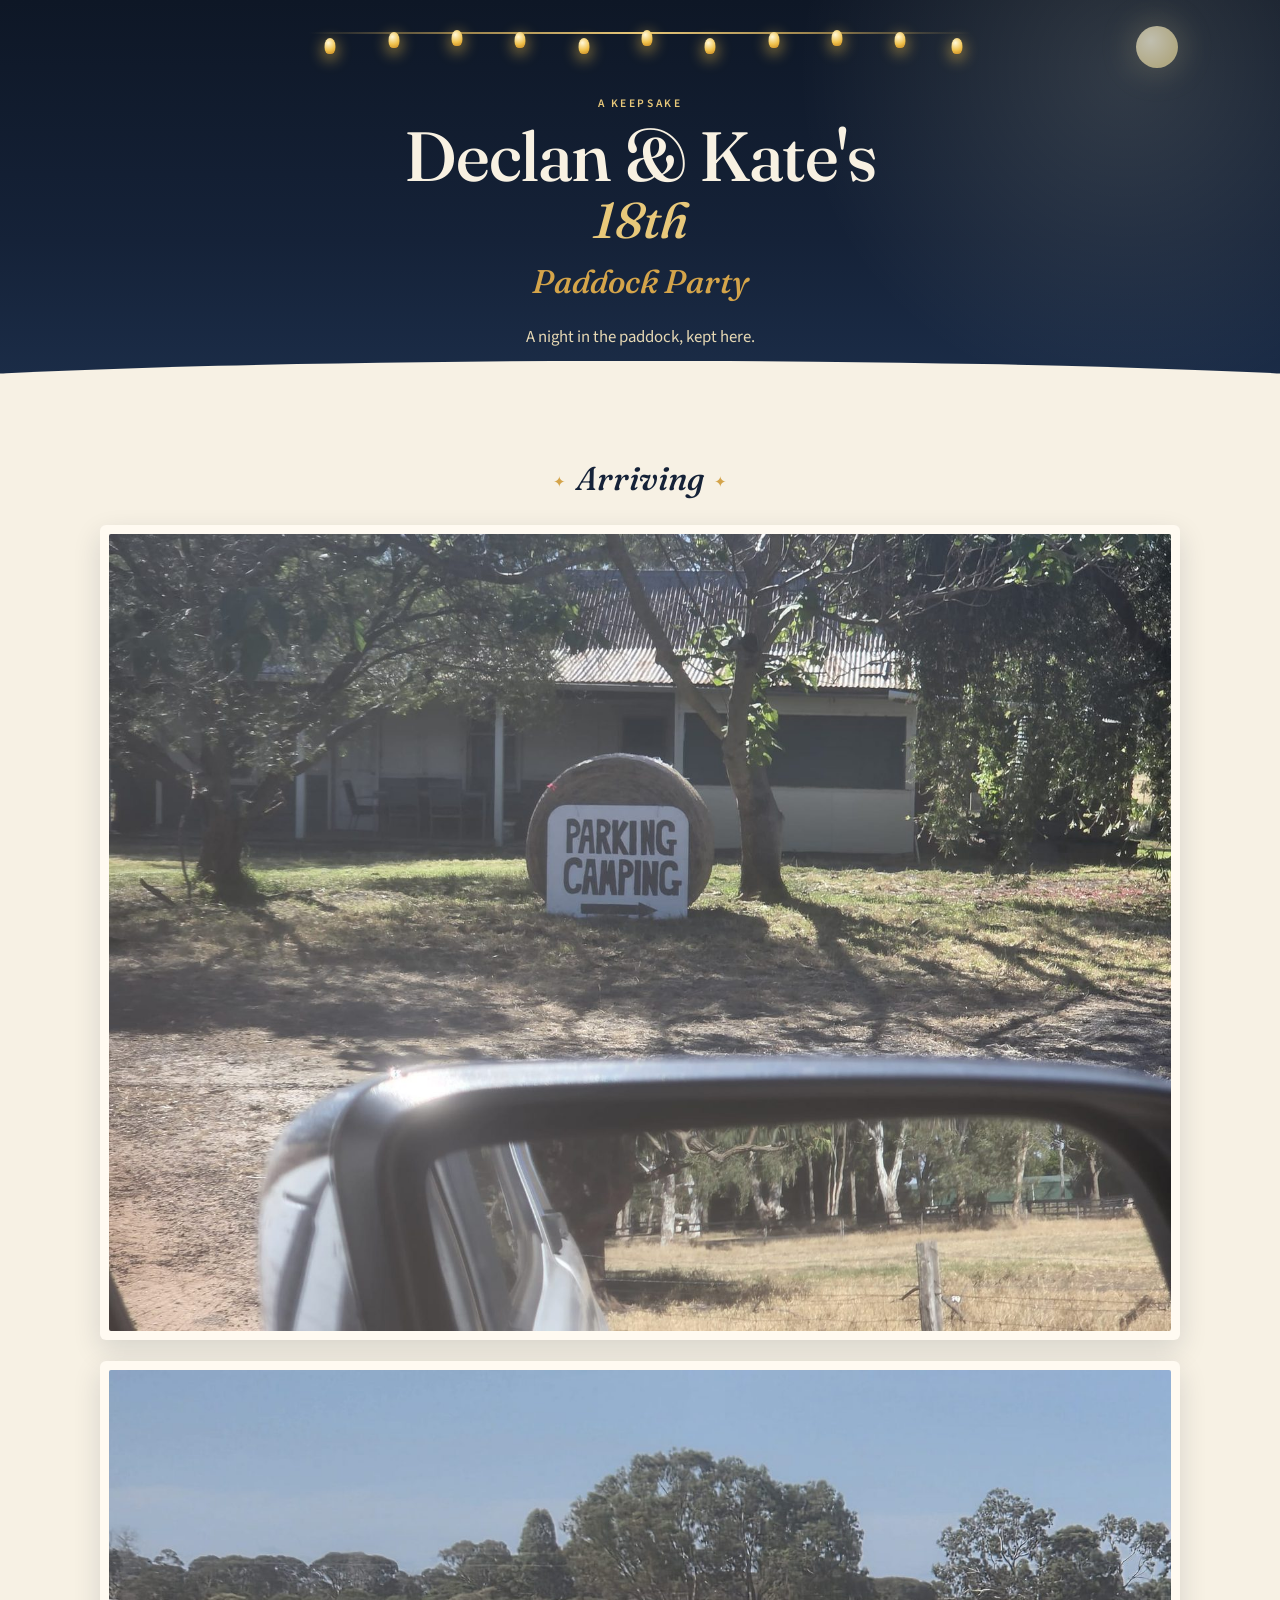
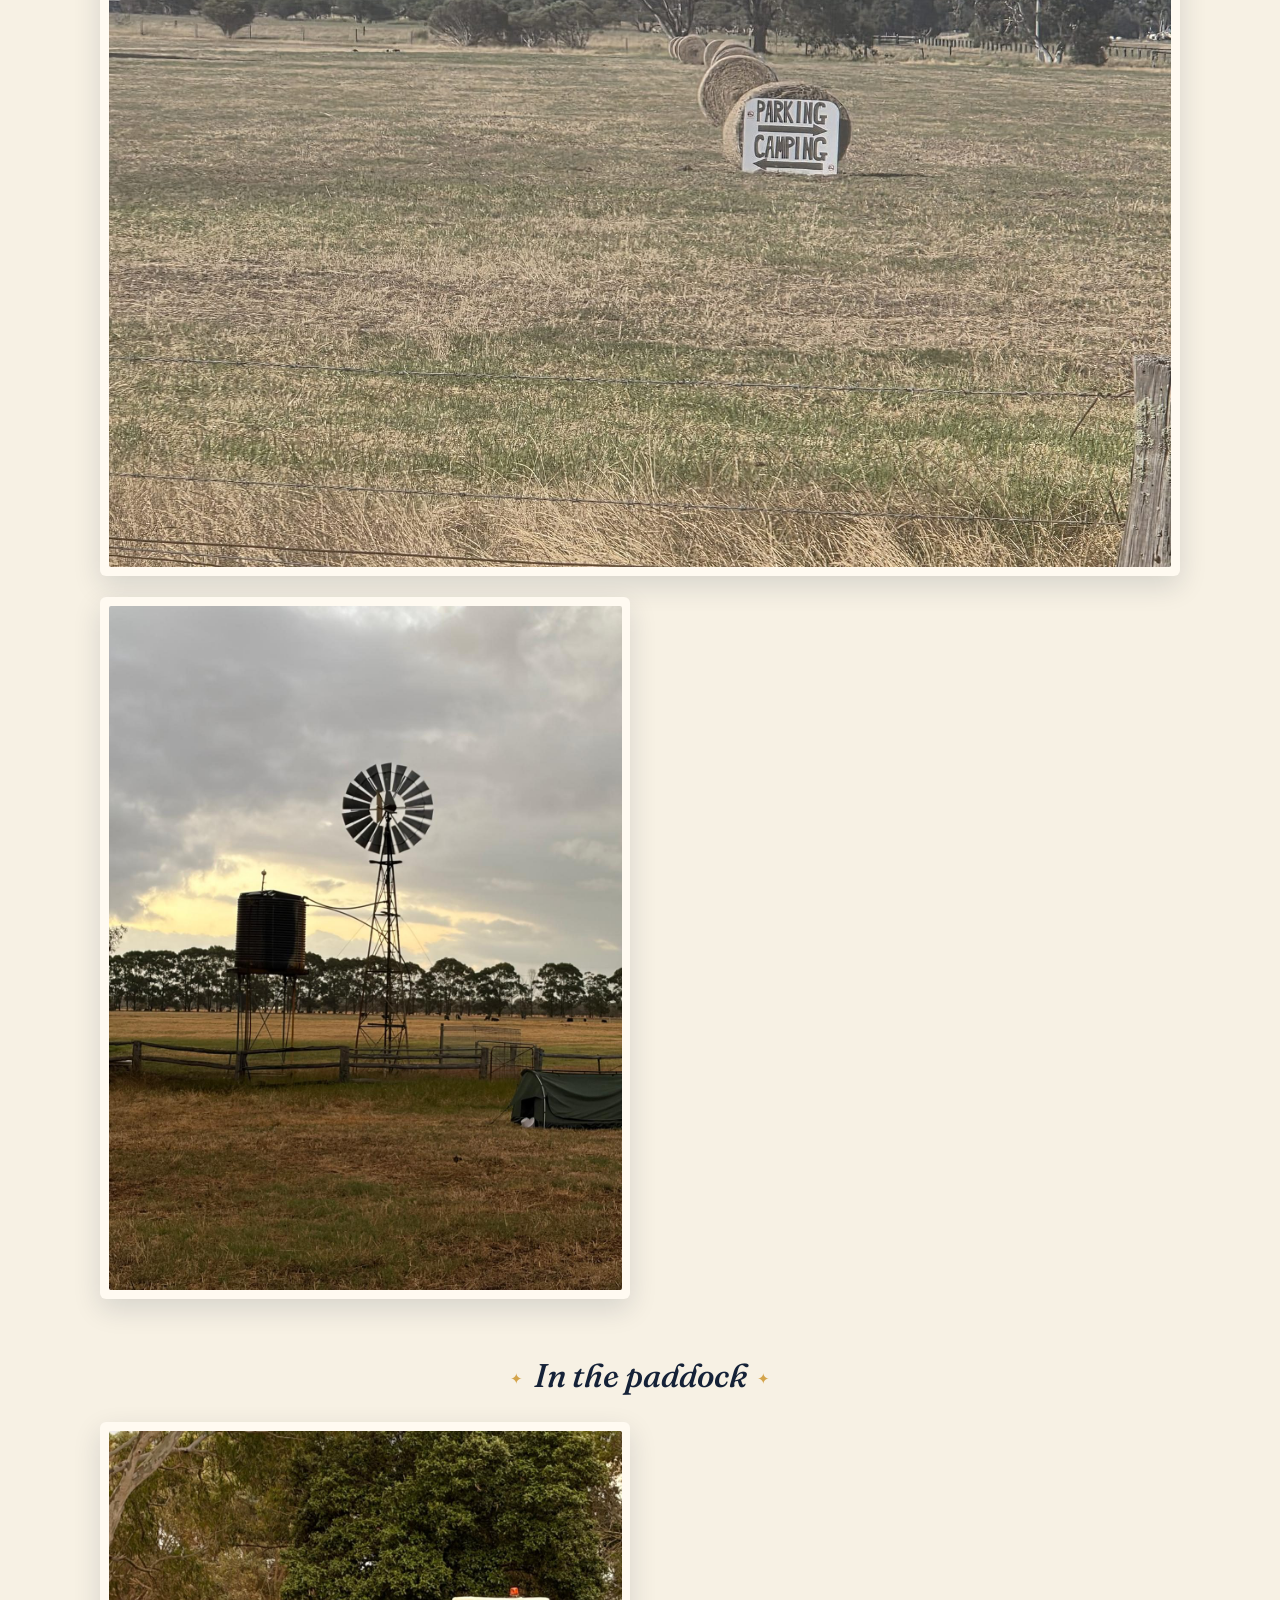
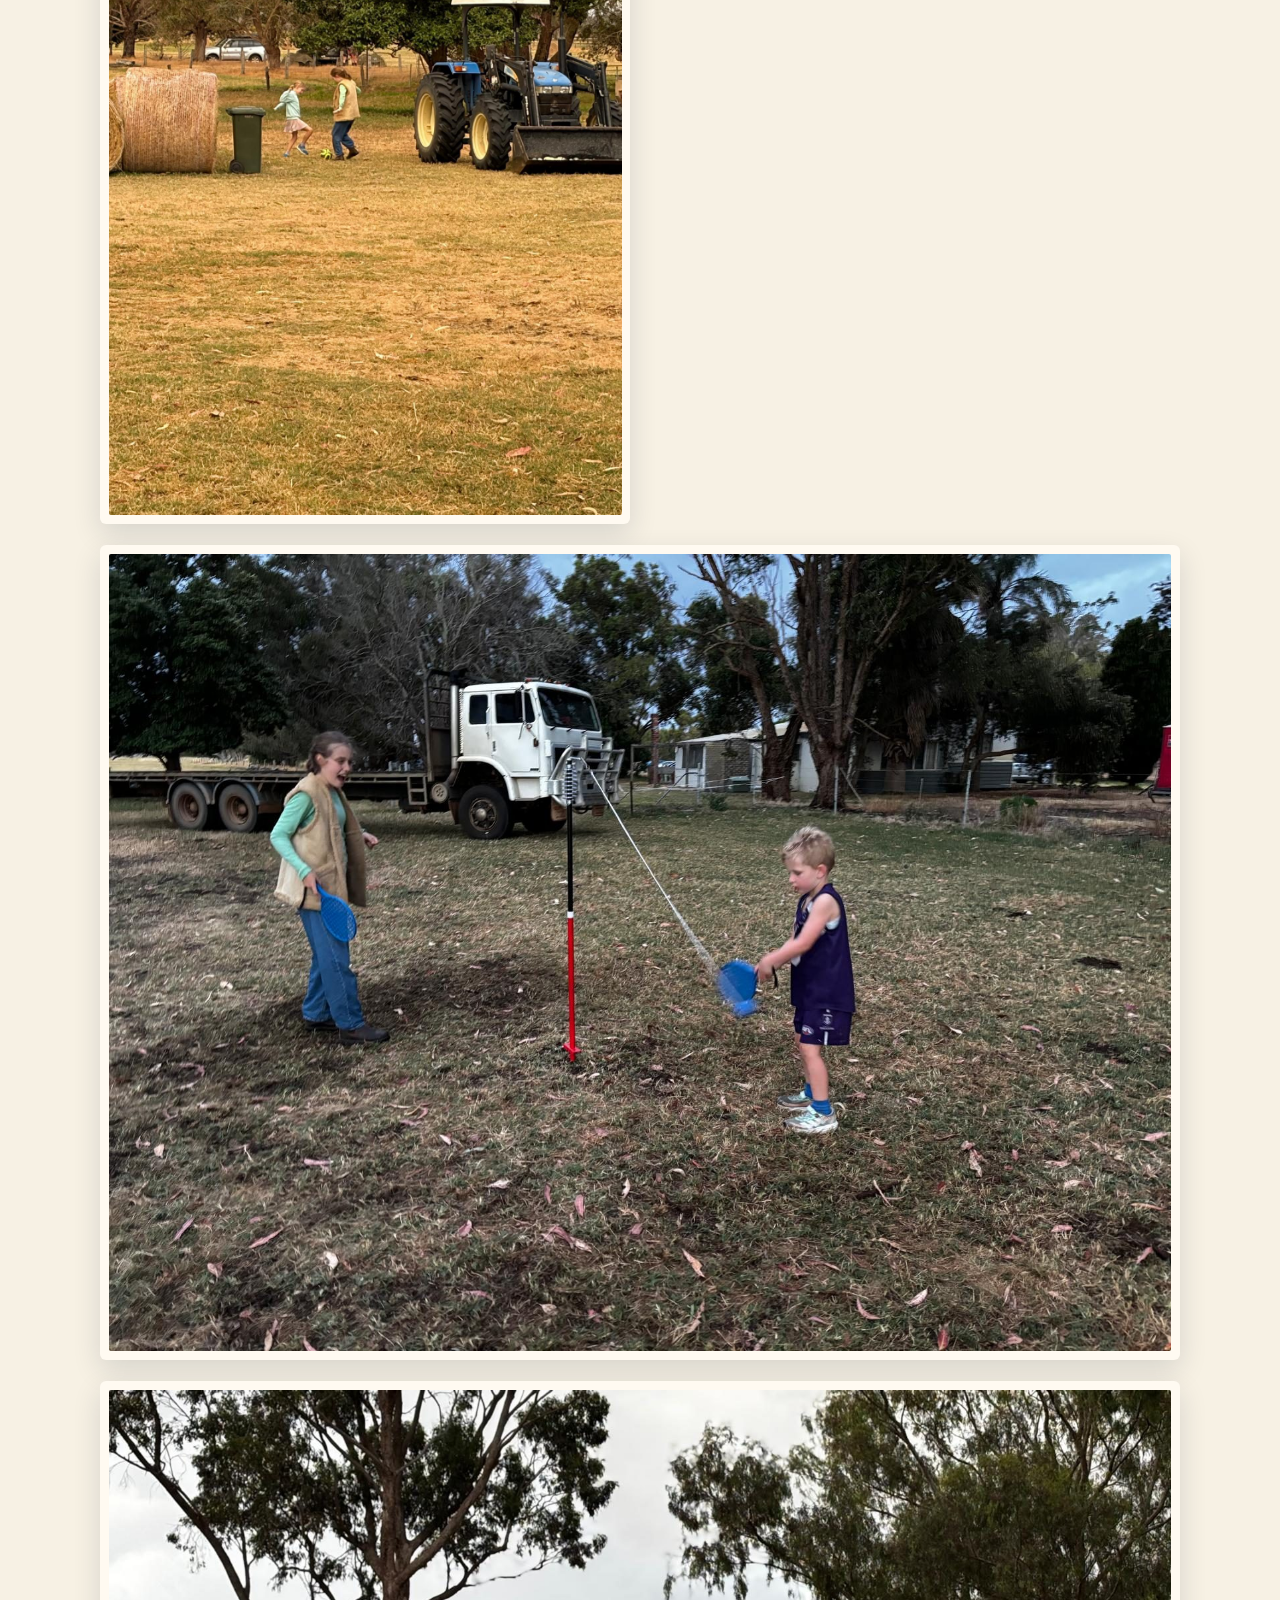
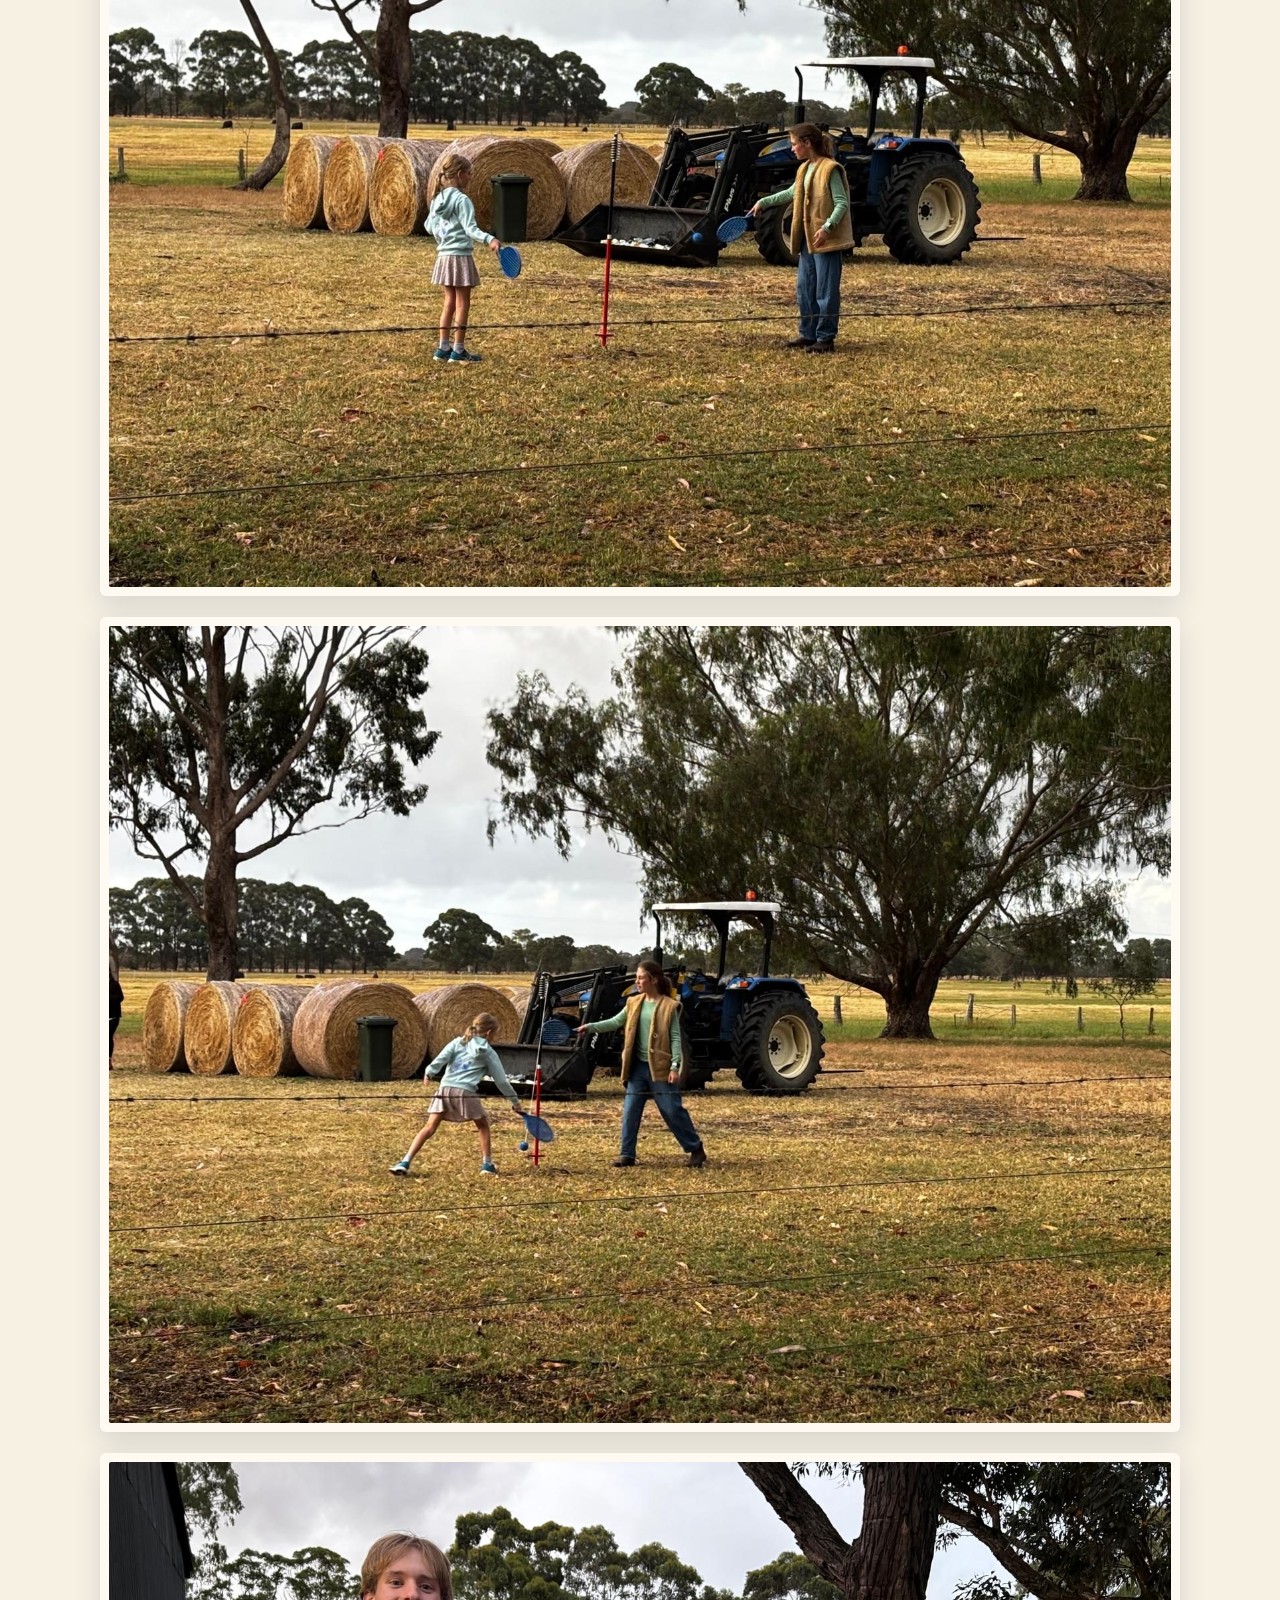
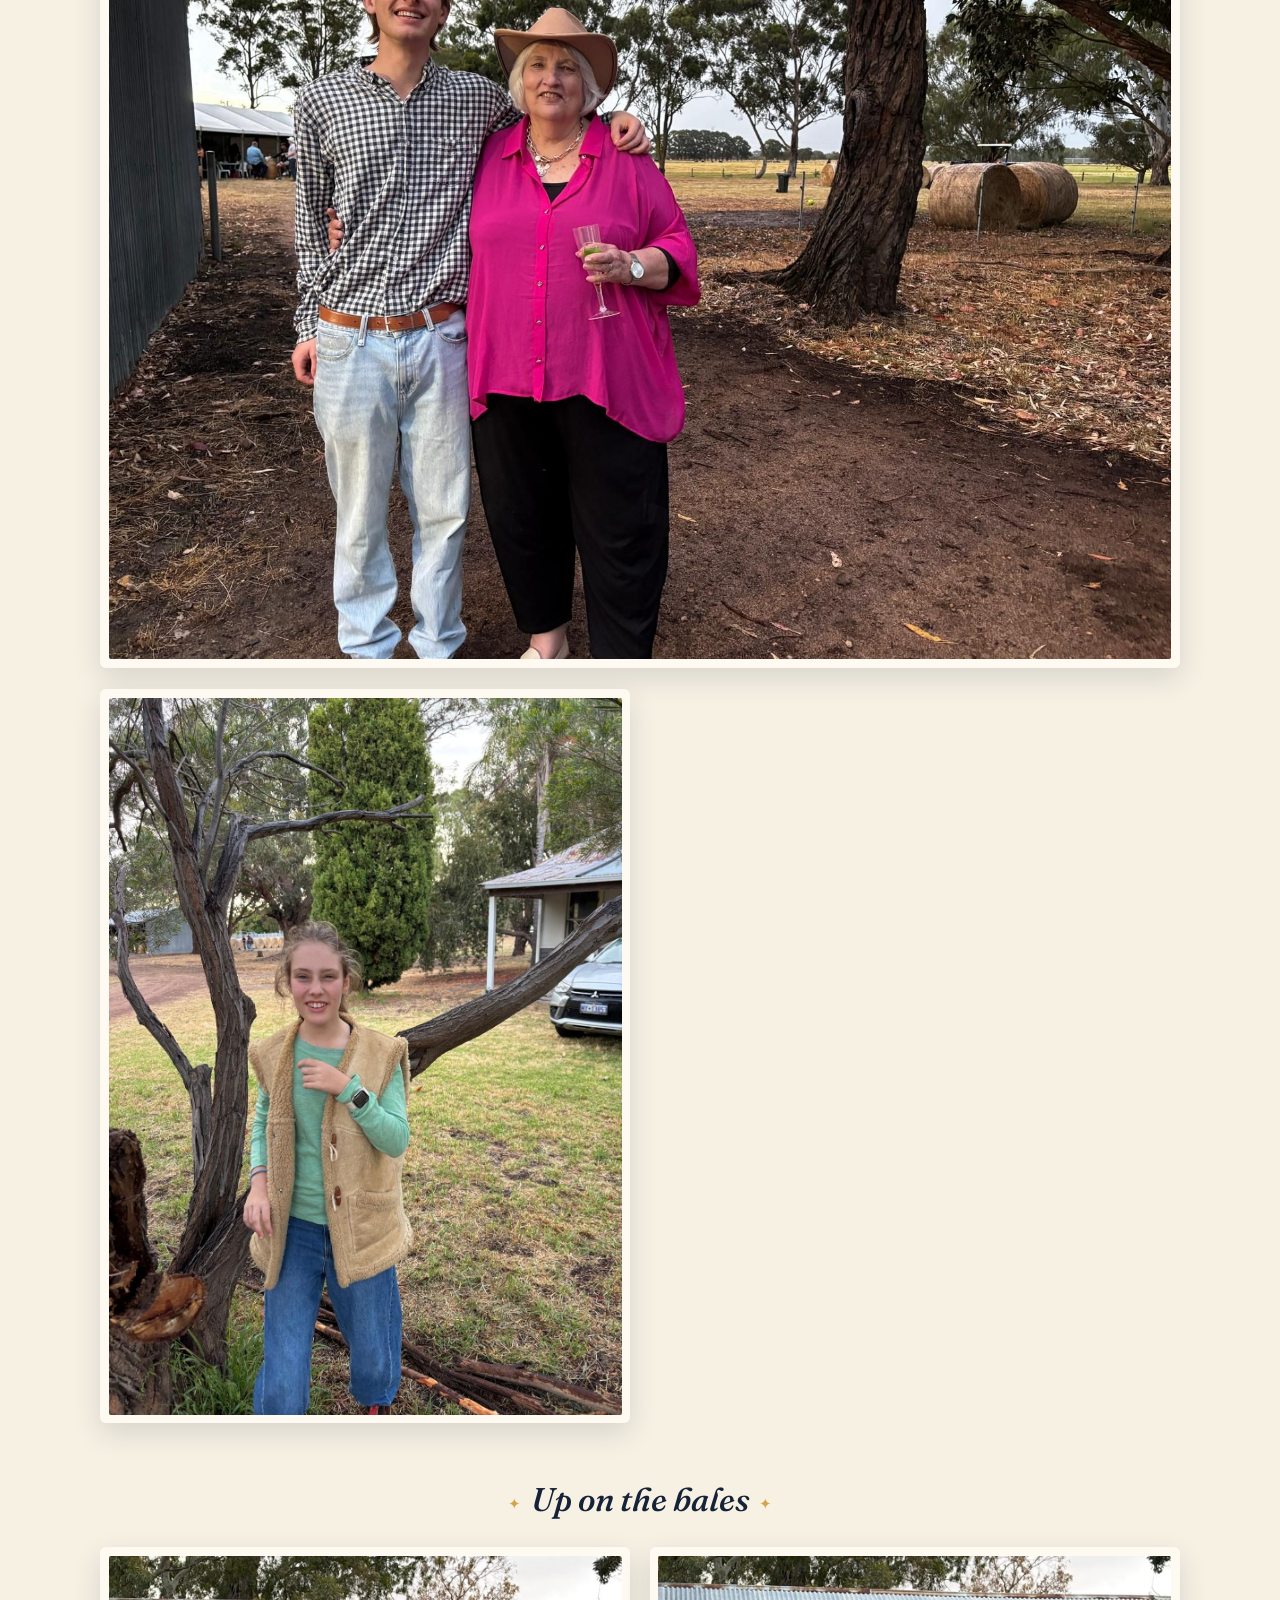
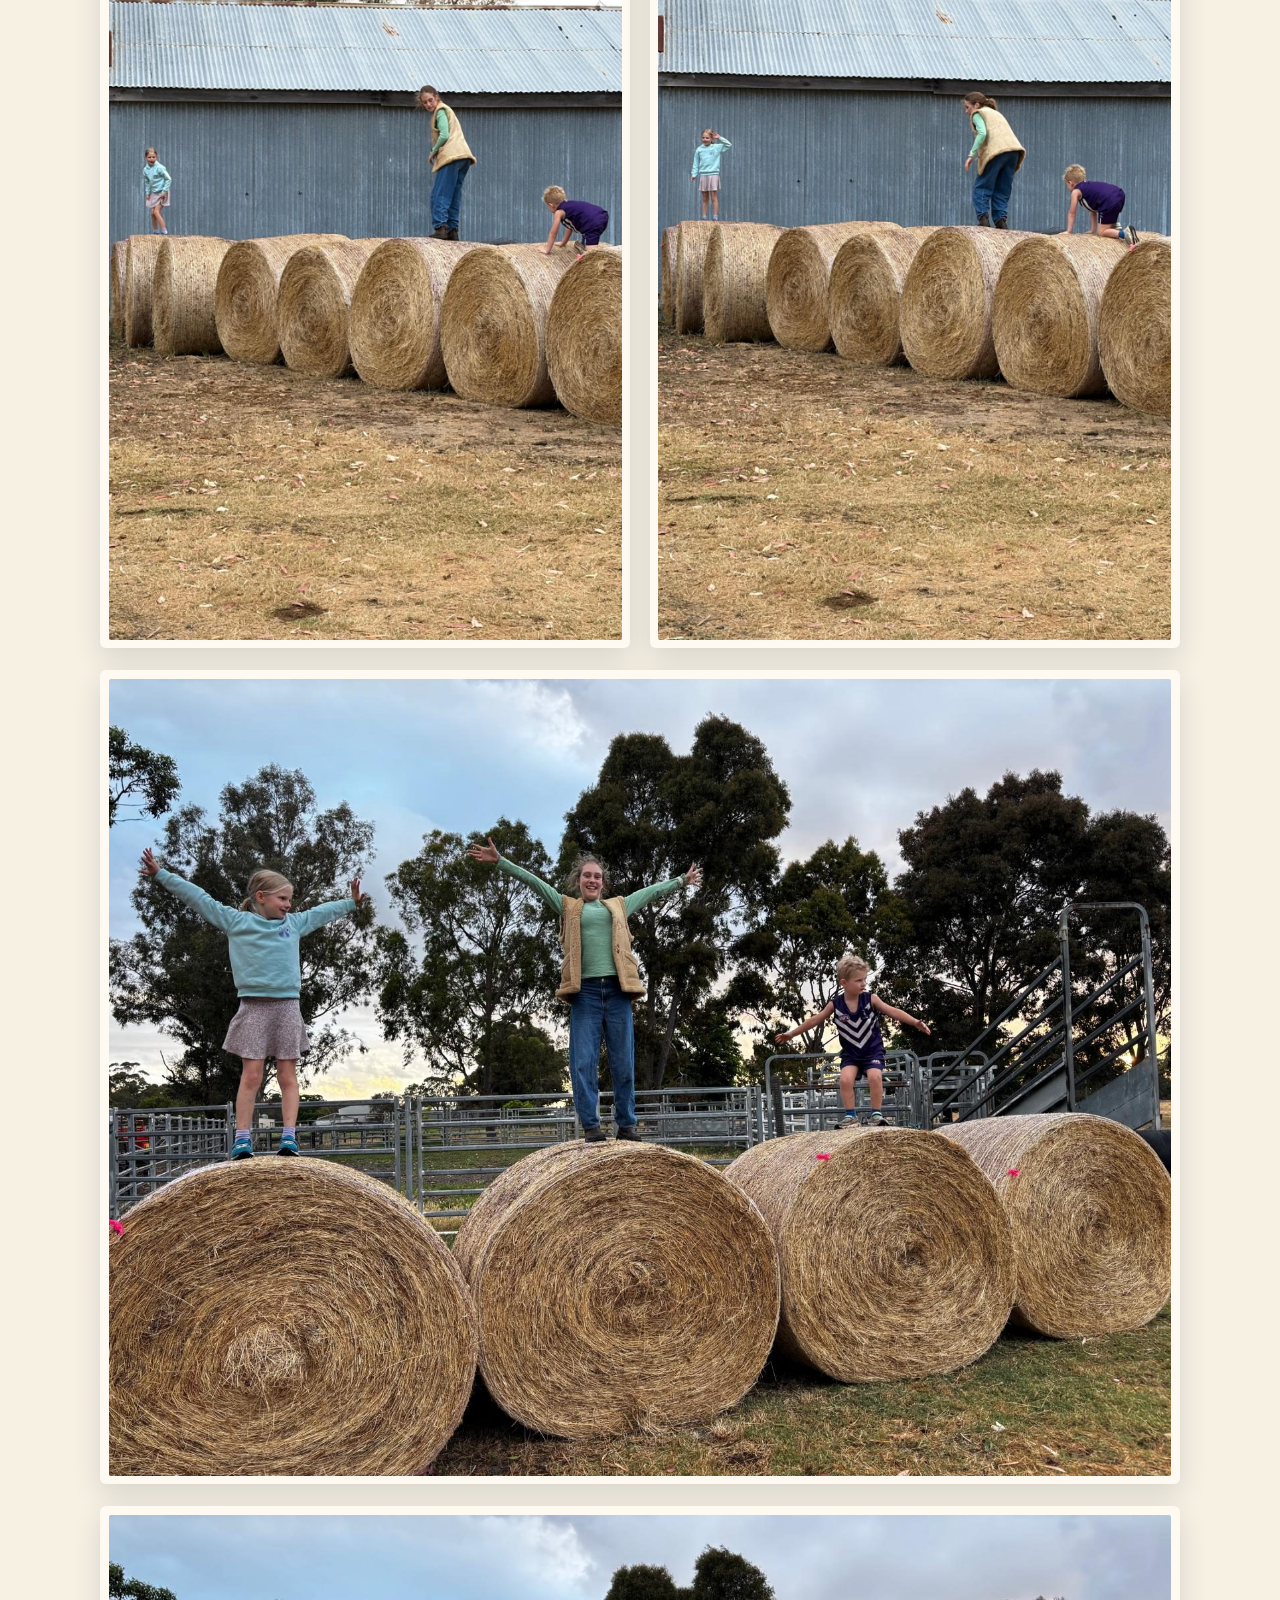
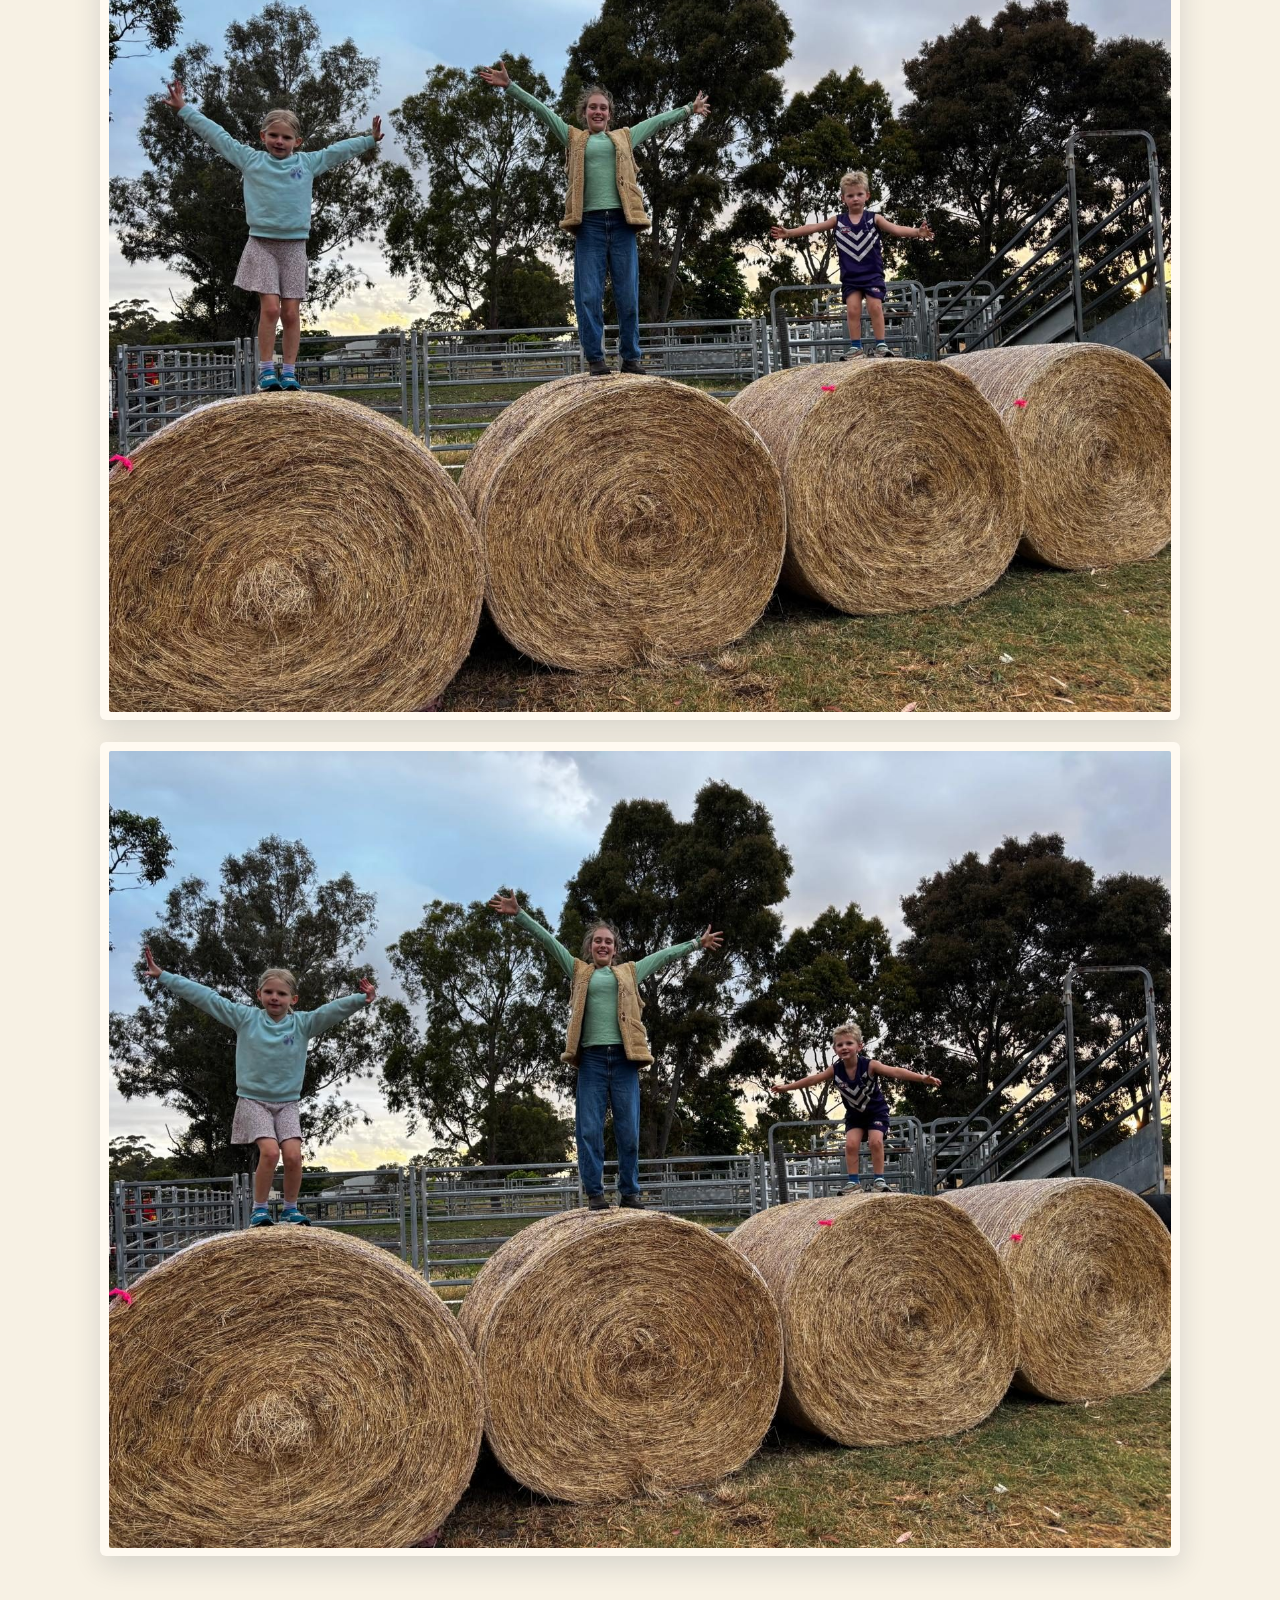
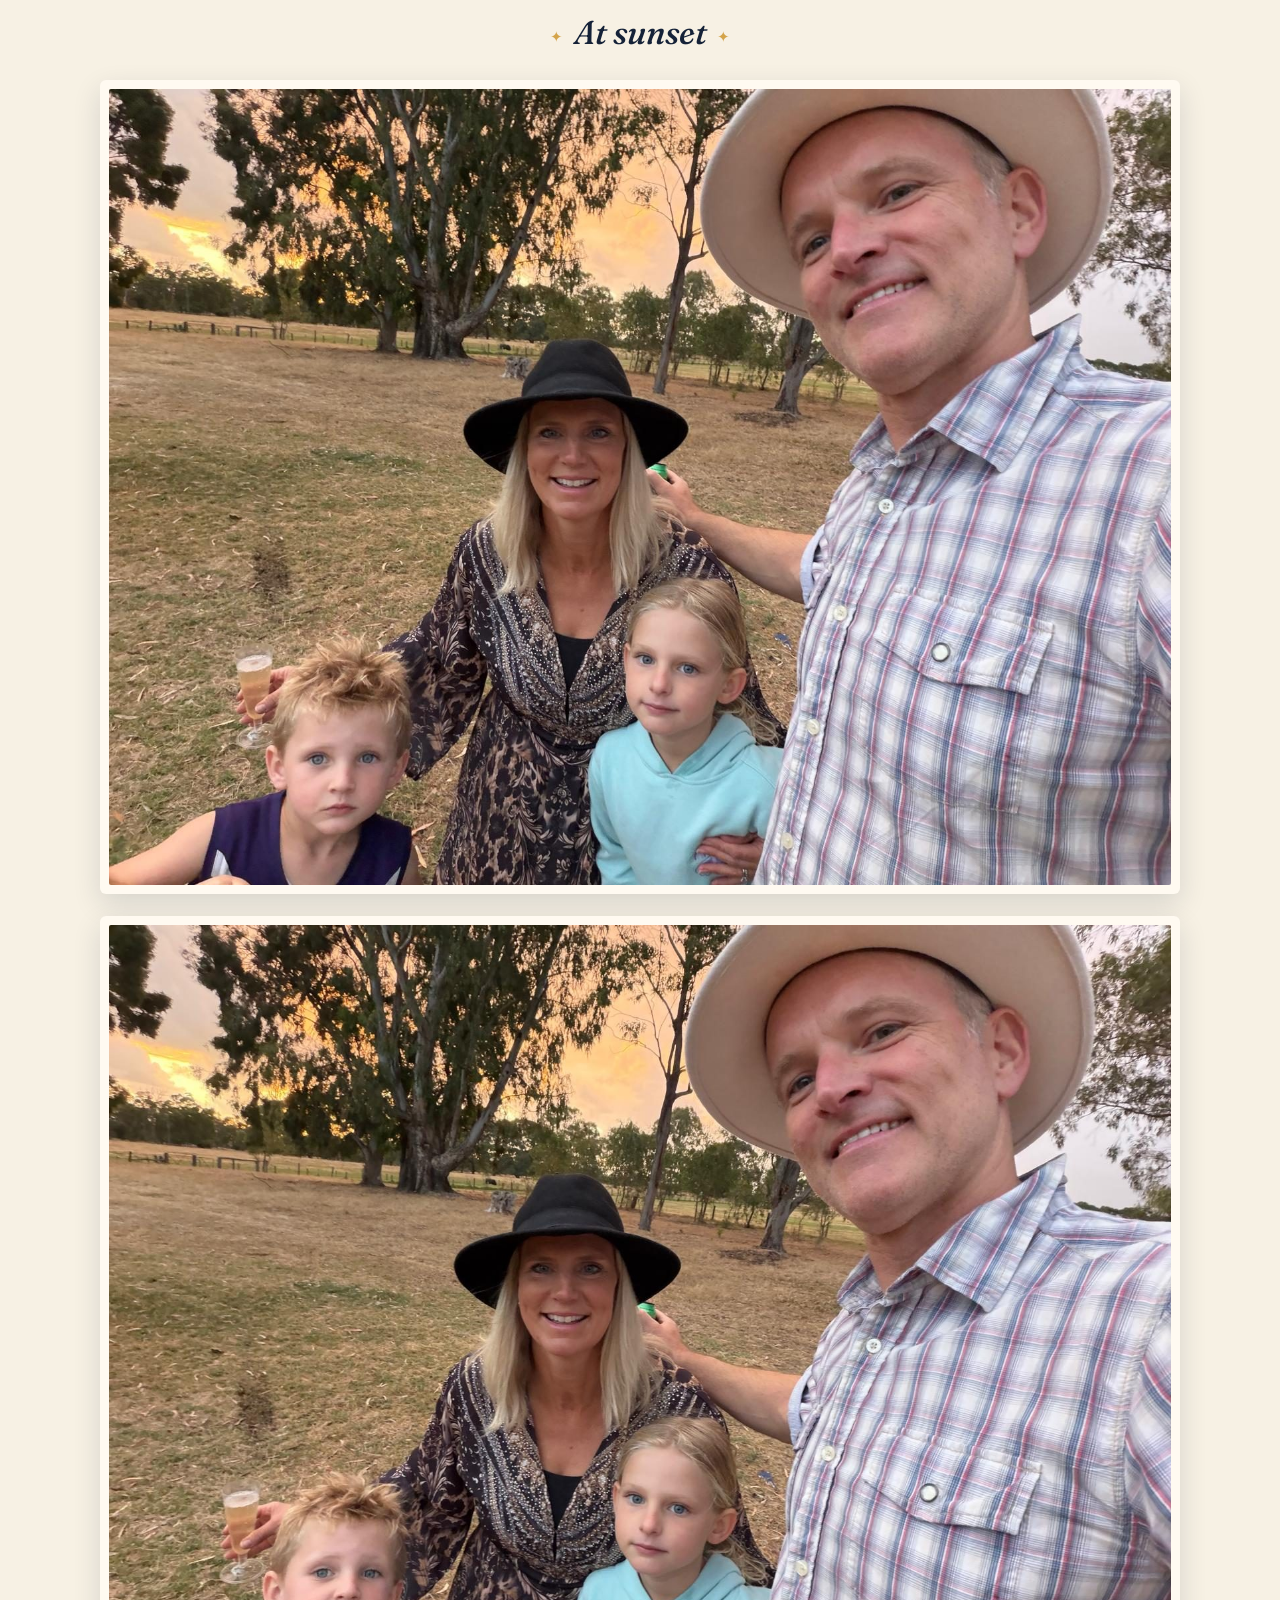
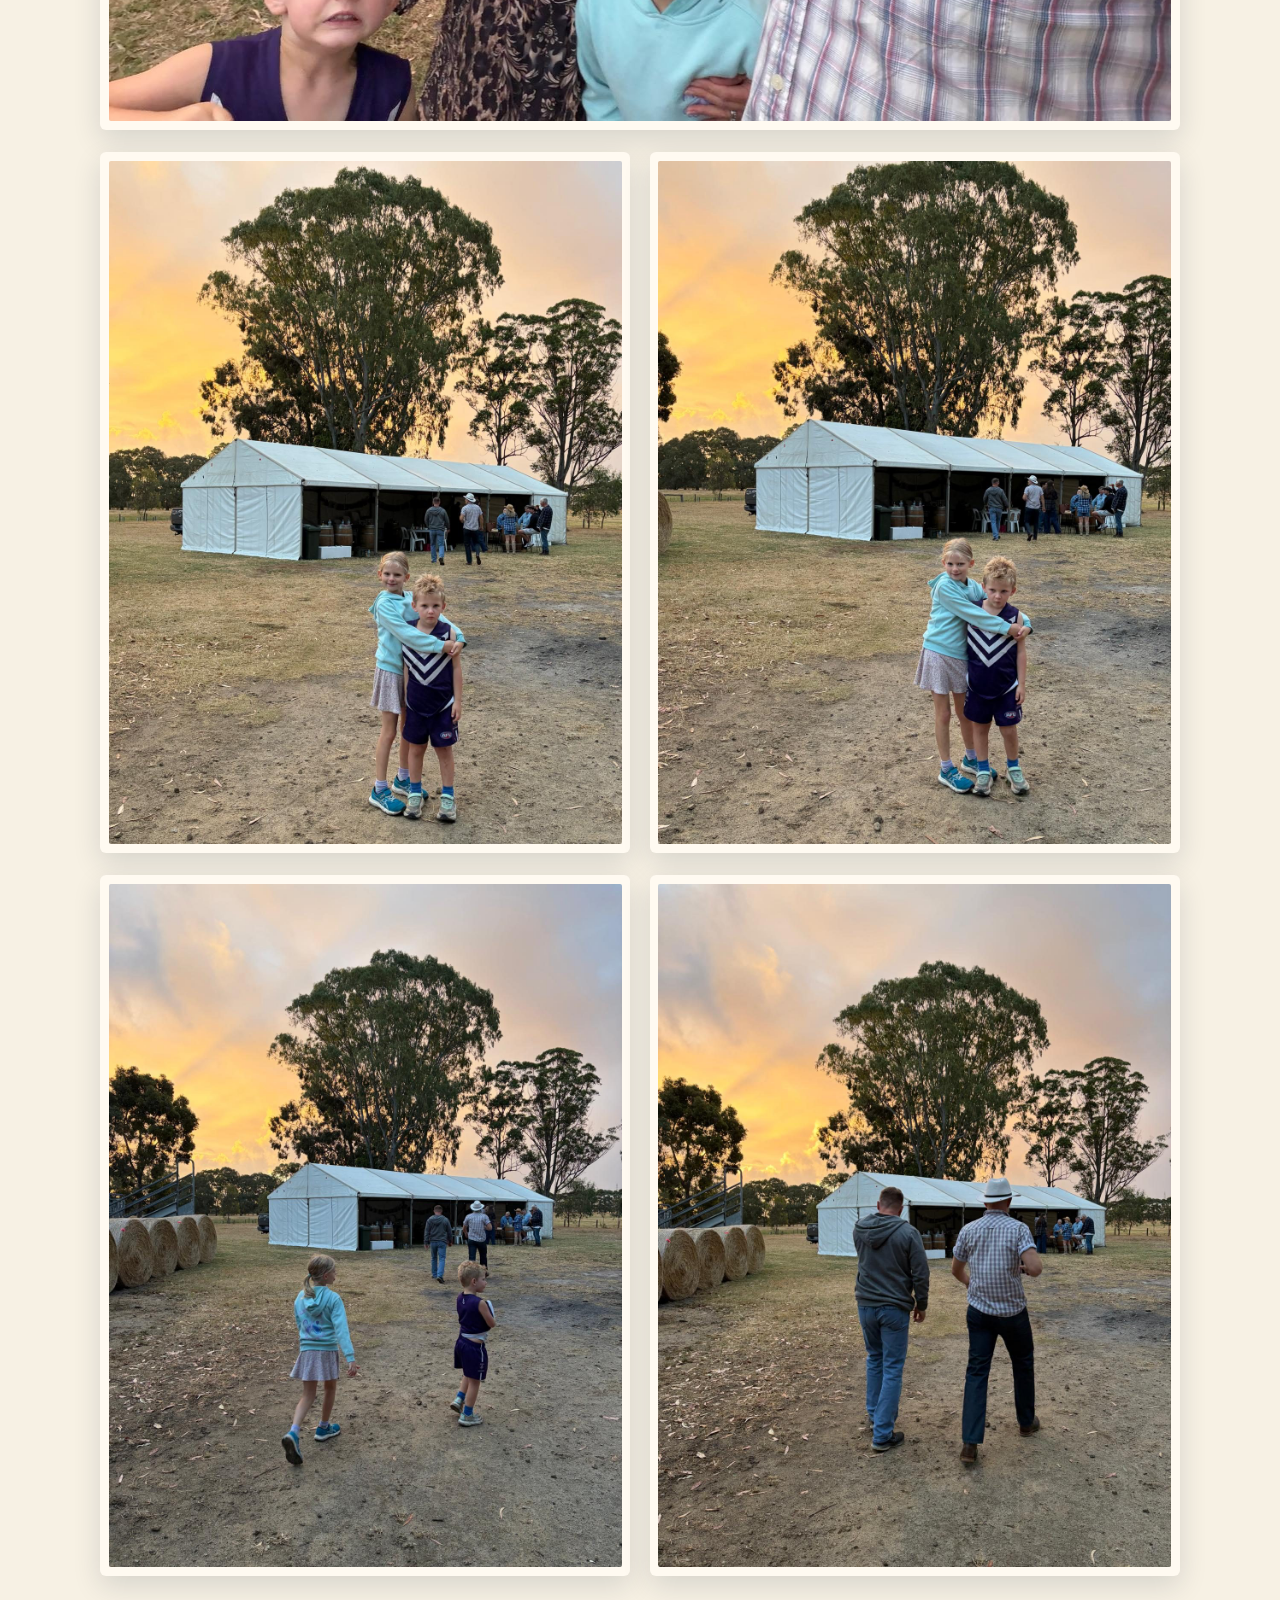
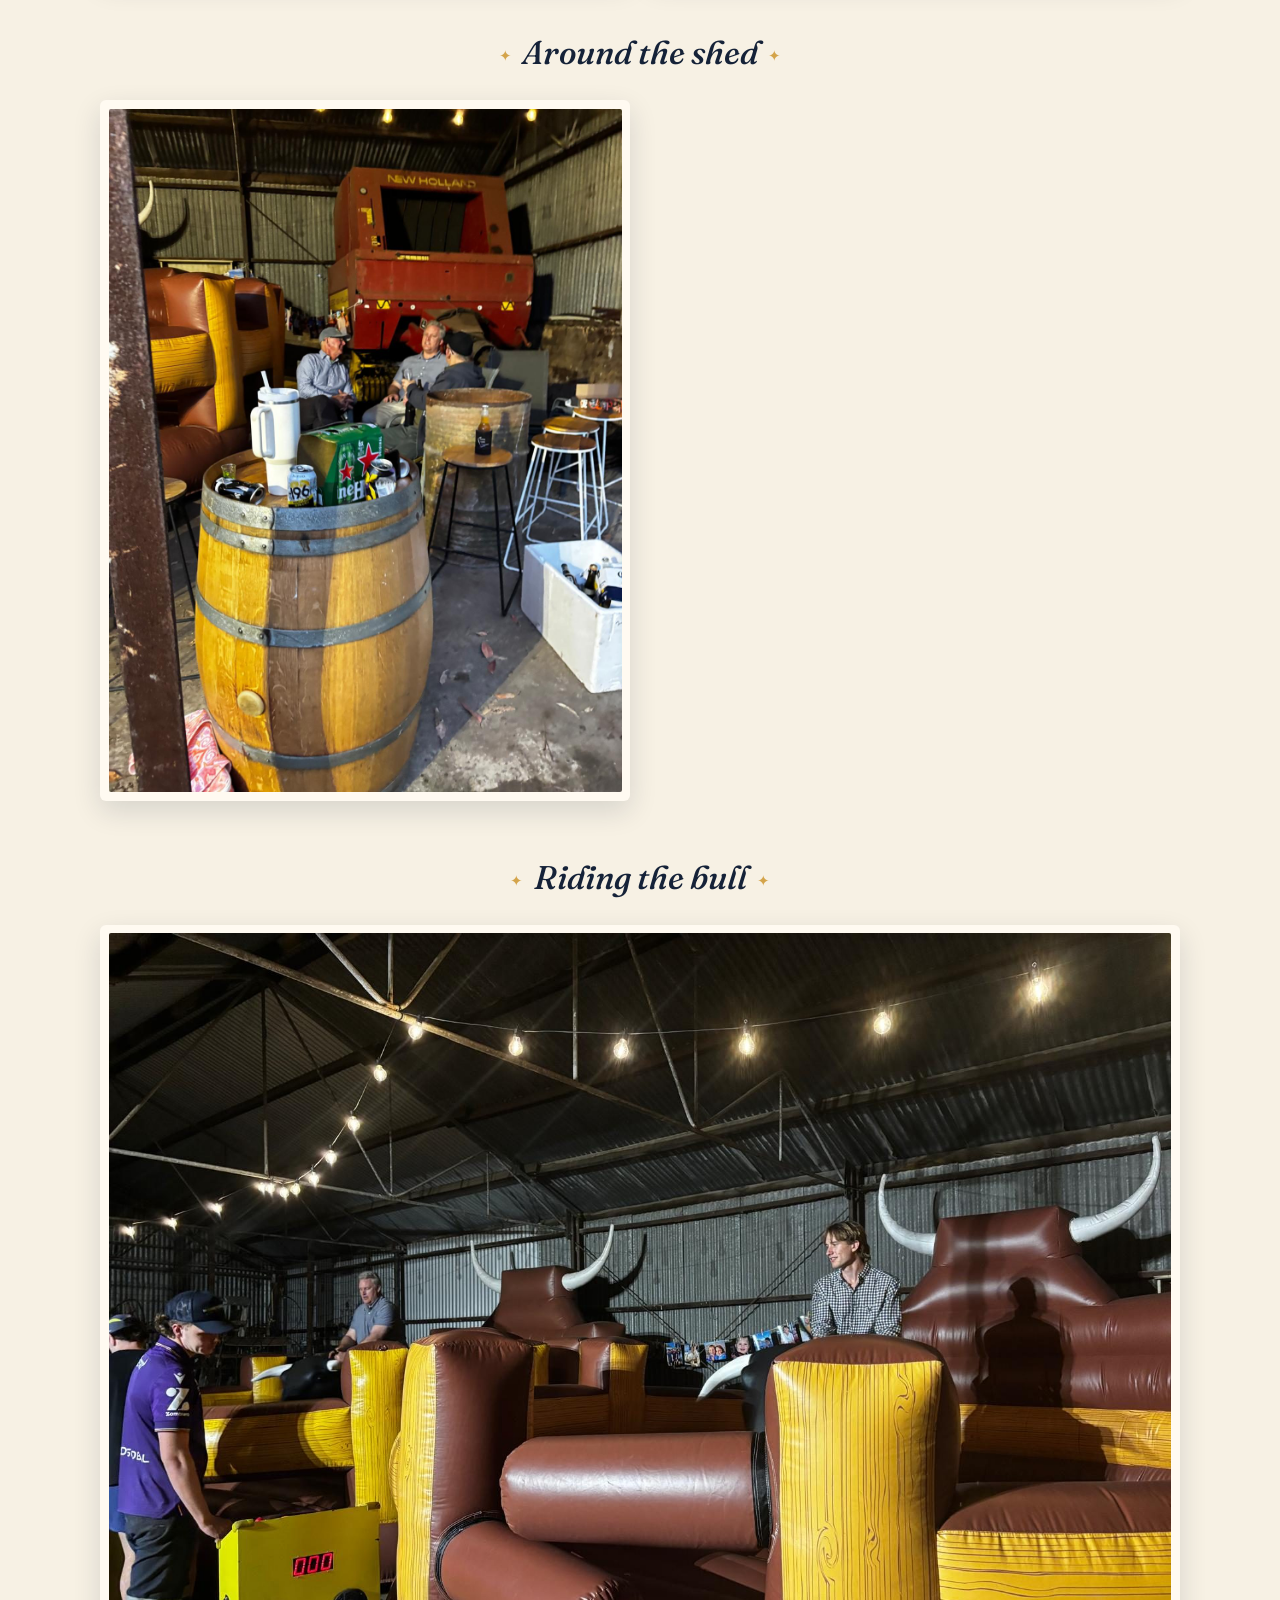
==== index.html @ 48e602e7 "Move Highlights to the end, after Lights out" ====
<!DOCTYPE html>
<html lang="en">
<head>
  <meta charset="utf-8">
  <meta name="viewport" content="width=device-width, initial-scale=1">
  <meta name="robots" content="noindex, nofollow">
  <title>Declan &amp; Kate's 18th — Paddock Party</title>
  <style>
@font-face {
  font-family: 'Fraunces';
  font-style: italic;
  font-weight: 500;
  font-display: swap;
  src: url('fonts/fraunces-italic-500-latin.woff2') format('woff2');
}

@font-face {
  font-family: 'Fraunces';
  font-style: normal;
  font-weight: 500 700;
  font-display: swap;
  src: url('fonts/fraunces-normal-500-latin.woff2') format('woff2');
}

@font-face {
  font-family: 'Source Sans 3';
  font-style: italic;
  font-weight: 400;
  font-display: swap;
  src: url('fonts/sourcesans3-italic-400-latin.woff2') format('woff2');
}

@font-face {
  font-family: 'Source Sans 3';
  font-style: normal;
  font-weight: 400 600;
  font-display: swap;
  src: url('fonts/sourcesans3-normal-400-latin.woff2') format('woff2');
}

:root {
  --sky: #152238;
  --sky-2: #1c2e4a;
  --navy: #0e1726;
  --gold: #d4a44a;
  --gold-soft: #e8c87a;
  --hay: #f3ead4;
  --cream: #f7f1e4;
  --paper: #fffaf1;
  --ink: #2a2118;
  --muted: #5c4a32;
  --rule: #d9c9a4;
  --shadow: 0 10px 28px rgba(21, 34, 56, 0.14);
}
* { box-sizing: border-box; }
html { scroll-behavior: smooth; }
body {
  margin: 0;
  font-family: "Source Sans 3", "Segoe UI", "Helvetica Neue", sans-serif;
  color: var(--ink);
  background: radial-gradient(1200px 500px at 50% -80px, #efe3c4 0%, var(--cream) 55%);
  line-height: 1.5;
  min-height: 100vh;
}
img, video { max-width: 100%; height: auto; }
a { color: inherit; }

.site-header {
  background:
    radial-gradient(circle at 88% 18%, rgba(255,255,230,0.14), transparent 28%),
    linear-gradient(180deg, var(--navy) 0%, var(--sky) 60%, var(--sky-2) 100%);
  color: var(--cream);
  text-align: center;
  padding: 1.4rem 1.25rem 3.25rem;
  position: relative;
  overflow: hidden;
}
.site-header::after {
  content: "";
  position: absolute;
  left: 0; right: 0; bottom: -1px;
  height: 42px;
  background: var(--cream);
  clip-path: ellipse(70% 100% at 50% 100%);
}
.moon {
  position: absolute;
  top: 1.6rem;
  right: 8%;
  width: 42px;
  height: 42px;
  border-radius: 50%;
  background: radial-gradient(circle at 35% 35%, #fff9df, #e8d9a0 70%);
  box-shadow: 0 0 28px 8px rgba(232, 216, 150, 0.22);
  opacity: 0.7;
  pointer-events: none;
}
.festoon {
  position: relative;
  height: 54px;
  max-width: 44rem;
  margin: 0 auto 1.15rem;
}
.festoon::before {
  content: "";
  position: absolute;
  left: 3%;
  right: 3%;
  top: 10px;
  height: 2px;
  background: linear-gradient(90deg, transparent, #c4a35acc, #e8c87a, #c4a35acc, transparent);
}
.festoon i {
  position: absolute;
  top: 10px;
  width: 11px;
  height: 16px;
  border-radius: 50% 50% 40% 40%;
  background: radial-gradient(circle at 35% 30%, #fff8d8, #f0c14b 58%, #c48420);
  box-shadow: 0 4px 14px 3px rgba(240, 193, 75, 0.45);
  transform: translateX(-50%);
  pointer-events: none;
}
.festoon i:nth-child(odd) { top: 16px; }
.festoon i:nth-child(3n) { top: 8px; }

.brand-kicker {
  font-family: "Source Sans 3", "Segoe UI", sans-serif;
  font-weight: 600;
  letter-spacing: 0.22em;
  text-transform: uppercase;
  font-size: 0.72rem;
  color: var(--gold-soft);
  margin: 0 0 0.55rem;
}
.brand-title {
  font-family: Fraunces, Georgia, "Palatino Linotype", Palatino, "Times New Roman", serif;
  font-weight: 500;
  font-size: clamp(2.15rem, 7.2vw, 4.35rem);
  line-height: 1.02;
  letter-spacing: -0.02em;
  margin: 0;
  color: #f8f1e2;
  font-synthesis: none;
}
.brand-title em {
  display: block;
  font-style: italic;
  font-weight: 500;
  color: var(--gold-soft);
  font-size: 0.72em;
  letter-spacing: 0;
  margin-top: 0.06em;
}
.brand-sub {
  font-family: Fraunces, Georgia, Palatino, serif;
  font-style: italic;
  font-weight: 500;
  font-size: clamp(1.35rem, 3.6vw, 2.05rem);
  color: var(--gold);
  margin: 0.7rem 0 0;
}
.lede {
  font-size: 1.05rem;
  max-width: 28rem;
  margin: 1.15rem auto 0;
  color: #e6d8b4;
  font-weight: 400;
}
.date-line {
  margin: 0.55rem 0 0;
  color: var(--gold-soft);
  letter-spacing: 0.08em;
  font-size: 0.92rem;
}

main {
  width: min(1080px, calc(100% - 2rem));
  margin: 0 auto 4rem;
  padding-top: 0.5rem;
}
.section {
  margin: 2.75rem 0 3.25rem;
}
.section-head {
  text-align: center;
  margin: 0 0 1.4rem;
}
.section-head h2 {
  font-family: Fraunces, Georgia, Palatino, serif;
  font-weight: 500;
  font-style: italic;
  font-size: clamp(1.55rem, 3vw, 2.05rem);
  margin: 0;
  color: var(--sky);
}
.section-head h2::before,
.section-head h2::after {
  content: "✦";
  font-style: normal;
  font-size: 0.45em;
  color: var(--gold);
  vertical-align: middle;
  margin: 0 0.7em;
  letter-spacing: 0;
}

.gallery {
  display: grid;
  grid-template-columns: 1fr;
  gap: 1.35rem 1.2rem;
}
@media (min-width: 720px) {
  .gallery { grid-template-columns: 1fr 1fr; }
  .card.wide { grid-column: 1 / -1; }
}
.card {
  margin: 0;
  background: transparent;
}
.card button.shot {
  display: block;
  width: 100%;
  padding: 0;
  border: 0;
  background: var(--paper);
  cursor: zoom-in;
  border-radius: 6px;
  box-shadow: var(--shadow);
  padding: 0.55rem;
  transition: transform 0.2s ease, box-shadow 0.2s ease;
}
.card button.shot:hover {
  transform: translateY(-2px);
  box-shadow: 0 14px 32px rgba(21, 34, 56, 0.18);
}
.card button.shot:focus-visible {
  outline: 2px solid var(--gold);
  outline-offset: 3px;
}
.card img,
.card video {
  display: block;
  width: 100%;
  height: auto;
  object-fit: contain;
  background: var(--paper);
  border-radius: 2px;
}
@media (min-width: 720px) {
  .card:not(.wide) img {
    max-height: 82vh;
  }
}

/* Highlights: full-width feature frames with a quiet gold edge and star */
#section-highlights {
  margin-top: 1.35rem;
}
#section-highlights .gallery {
  grid-template-columns: 1fr;
  gap: 1.6rem;
}
#section-highlights .section-head h2::before,
#section-highlights .section-head h2::after {
  font-size: 0.58em;
}
.card.highlight button.shot {
  position: relative;
  width: fit-content;
  max-width: 100%;
  margin: 0 auto;
  padding: 0.7rem;
  border: 1px solid var(--gold-soft);
  box-shadow: 0 0 0 1px rgba(212, 164, 74, 0.28), var(--shadow);
}
.card.highlight button.shot::after {
  content: "✦";
  position: absolute;
  top: 0.35rem;
  right: 0.5rem;
  color: var(--gold);
  font-size: 0.78rem;
  line-height: 1;
  pointer-events: none;
}
#section-highlights .card img {
  width: auto;
  max-width: 100%;
  max-height: 90vh;
  height: auto;
  margin: 0 auto;
}
.video-card .video-wrap {
  background: var(--paper);
  border-radius: 6px;
  box-shadow: var(--shadow);
  padding: 0.55rem;
}
.video-card video {
  background: var(--navy);
  width: 100%;
  max-height: 82vh;
}
.video-placeholder {
  position: relative;
  display: block;
  margin: 0;
}
.video-placeholder img {
  width: 100%;
  height: auto;
  max-height: 82vh;
  object-fit: contain;
  display: block;
  background: var(--navy);
  border-radius: 2px;
}
.play-badge {
  position: absolute;
  left: 50%;
  top: 50%;
  transform: translate(-50%, -50%);
  width: 70px;
  height: 70px;
  border-radius: 50%;
  background: rgba(15, 23, 38, 0.62);
  border: 2px solid var(--gold-soft);
  pointer-events: none;
}
.play-badge::after {
  content: "";
  position: absolute;
  left: 27px;
  top: 22px;
  border-style: solid;
  border-width: 13px 0 13px 22px;
  border-color: transparent transparent transparent var(--gold-soft);
}

.site-footer {
  text-align: center;
  padding: 1rem 1.25rem 3rem;
  color: var(--muted);
  font-family: Fraunces, Georgia, Palatino, serif;
  font-style: italic;
  font-size: 1rem;
}
.site-footer .rule {
  width: 4.5rem;
  height: 1px;
  background: var(--rule);
  margin: 0 auto 1rem;
}

/* Lightbox */
.lb {
  position: fixed;
  inset: 0;
  background: #0c121c;
  display: none;
  z-index: 9999;
  color: var(--cream);
  align-items: center;
  justify-content: center;
  flex-direction: column;
  padding: 0;
}
.lb.open { display: flex; }
.lb img {
  max-width: min(100vw - 2rem, 1400px);
  max-height: calc(100vh - 2.5rem);
  object-fit: contain;
  box-shadow: 0 10px 40px rgba(0,0,0,0.45);
}
.lb-btn {
  position: absolute;
  appearance: none;
  border: 0;
  background: rgba(255,255,255,0.08);
  color: var(--cream);
  width: 48px;
  height: 48px;
  border-radius: 50%;
  font-size: 1.6rem;
  line-height: 1;
  cursor: pointer;
  display: grid;
  place-items: center;
}
.lb-btn:hover, .lb-btn:focus-visible {
  background: rgba(212, 164, 74, 0.3);
  outline: 2px solid var(--gold);
}
.lb-close { top: 0.7rem; right: 0.7rem; font-size: 1.8rem; }
.lb-prev { left: 0.6rem; top: 50%; transform: translateY(-50%); }
.lb-next { right: 0.6rem; top: 50%; transform: translateY(-50%); }
body.lb-lock { overflow: hidden; }

@media (max-width: 719px) {
  .site-header { padding-bottom: 2.6rem; }
  .lb-prev, .lb-next { top: auto; bottom: 0.7rem; transform: none; }
  .lb img { max-height: calc(100vh - 5.5rem); }
  .card button.shot { padding: 0.4rem; }
}
@media (prefers-reduced-motion: reduce) {
  html { scroll-behavior: auto; }
  .card button.shot { transition: none; }
}
  </style>
</head>
<body>
  <header class="site-header">
    <span class="moon" aria-hidden="true"></span>
    <div class="festoon" aria-hidden="true">
      <i style="left:6%"></i><i style="left:15%"></i><i style="left:24%"></i>
      <i style="left:33%"></i><i style="left:42%"></i><i style="left:51%"></i>
      <i style="left:60%"></i><i style="left:69%"></i><i style="left:78%"></i>
      <i style="left:87%"></i><i style="left:95%"></i>
    </div>
    <p class="brand-kicker">A keepsake</p>
    <h1 class="brand-title">Declan &amp; Kate's <em>18th</em></h1>
    <p class="brand-sub">Paddock Party</p>
    <p class="lede">A night in the paddock, kept here.</p>
    
  </header>

  <main>
    <section class="section" id="section-arriving">
      <header class="section-head"><h2>Arriving</h2></header>
      <div class="gallery">
    <figure class="card wide">
      <button type="button" class="shot" data-slide="0" aria-label="A hand-painted PARKING / CAMPING sign with an arrow, on a round hay bale in front of a farmhouse, photographed through a car window">
        <img src="img/01-parking-by-the-house.jpg" alt="A hand-painted PARKING / CAMPING sign with an arrow, on a round hay bale in front of a farmhouse, photographed through a car window" width="1600" height="1200" loading="lazy">
      </button>
    </figure>
    <figure class="card wide">
      <button type="button" class="shot" data-slide="1" aria-label="A hand-painted PARKING / CAMPING sign on a round hay bale, with a line of bales stretching across a paddock">
        <img src="img/02-parking-across-the-paddock.jpg" alt="A hand-painted PARKING / CAMPING sign on a round hay bale, with a line of bales stretching across a paddock" width="1600" height="1200" loading="lazy">
      </button>
    </figure>
    <figure class="card">
      <button type="button" class="shot" data-slide="2" aria-label="A windmill and water tank in a paddock, with a swag by the fence under a cloudy sky">
        <img src="img/03-windmill.jpg" alt="A windmill and water tank in a paddock, with a swag by the fence under a cloudy sky" width="1200" height="1600" loading="lazy">
      </button>
    </figure>
      </div>
    </section>
    <section class="section" id="section-paddock">
      <header class="section-head"><h2>In the paddock</h2></header>
      <div class="gallery">
    <figure class="card">
      <button type="button" class="shot" data-slide="3" aria-label="Two children and a ball on dry grass beside a blue tractor and a round hay bale">
        <img src="img/04-tractor.jpg" alt="Two children and a ball on dry grass beside a blue tractor and a round hay bale" width="1200" height="1600" loading="lazy">
      </button>
    </figure>
    <figure class="card wide">
      <button type="button" class="shot" data-slide="4" aria-label="Two children playing totem tennis on the grass, with a white truck behind them">
        <img src="img/05-totem-tennis-truck.jpg" alt="Two children playing totem tennis on the grass, with a white truck behind them" width="1600" height="1200" loading="lazy">
      </button>
    </figure>
    <figure class="card wide">
      <button type="button" class="shot" data-slide="5" aria-label="Two children playing totem tennis beside a blue tractor and a row of hay bales">
        <img src="img/06-totem-tennis-tractor.jpg" alt="Two children playing totem tennis beside a blue tractor and a row of hay bales" width="1600" height="1200" loading="lazy">
      </button>
    </figure>
    <figure class="card wide">
      <button type="button" class="shot" data-slide="6" aria-label="A child swinging at totem tennis beside a blue tractor and hay bales">
        <img src="img/07-totem-tennis-swing.jpg" alt="A child swinging at totem tennis beside a blue tractor and hay bales" width="1600" height="1200" loading="lazy">
      </button>
    </figure>
    <figure class="card wide">
      <button type="button" class="shot" data-slide="7" aria-label="A young man in a checked shirt standing with a woman in a pink shirt and a hat, beside a shed">
        <img src="img/08-checked-and-pink.jpg" alt="A young man in a checked shirt standing with a woman in a pink shirt and a hat, beside a shed" width="1600" height="1200" loading="lazy">
      </button>
    </figure>
    <figure class="card">
      <button type="button" class="shot" data-slide="8" aria-label="A girl in a sheepskin vest standing beside a weathered tree">
        <img src="img/09-by-the-tree.jpg" alt="A girl in a sheepskin vest standing beside a weathered tree" width="1145" height="1600" loading="lazy">
      </button>
    </figure>
      </div>
    </section>
    <section class="section" id="section-bales">
      <header class="section-head"><h2>Up on the bales</h2></header>
      <div class="gallery">
    <figure class="card">
      <button type="button" class="shot" data-slide="9" aria-label="Three children climbing a row of round hay bales beside a corrugated-iron shed">
        <img src="img/10-climbing-bales.jpg" alt="Three children climbing a row of round hay bales beside a corrugated-iron shed" width="1200" height="1600" loading="lazy">
      </button>
    </figure>
    <figure class="card">
      <button type="button" class="shot" data-slide="10" aria-label="Three children on a row of round hay bales beside a corrugated-iron shed, one shading her eyes">
        <img src="img/11-climbing-bales-alt.jpg" alt="Three children on a row of round hay bales beside a corrugated-iron shed, one shading her eyes" width="1200" height="1600" loading="lazy">
      </button>
    </figure>
    <figure class="card wide">
      <button type="button" class="shot" data-slide="11" aria-label="Three children standing on round hay bales with their arms raised">
        <img src="img/12-arms-up.jpg" alt="Three children standing on round hay bales with their arms raised" width="1600" height="1200" loading="lazy">
      </button>
    </figure>
    <figure class="card wide">
      <button type="button" class="shot" data-slide="12" aria-label="Three children standing on round hay bales with their arms raised, smiling toward the camera">
        <img src="img/13-arms-up-alt.jpg" alt="Three children standing on round hay bales with their arms raised, smiling toward the camera" width="1600" height="1200" loading="lazy">
      </button>
    </figure>
    <figure class="card wide">
      <button type="button" class="shot" data-slide="13" aria-label="Three children standing on round hay bales with their arms raised, one looking to the side">
        <img src="img/14-arms-up-alt-2.jpg" alt="Three children standing on round hay bales with their arms raised, one looking to the side" width="1600" height="1200" loading="lazy">
      </button>
    </figure>
      </div>
    </section>
    <section class="section" id="section-sunset">
      <header class="section-head"><h2>At sunset</h2></header>
      <div class="gallery">
    <figure class="card wide">
      <button type="button" class="shot" data-slide="14" aria-label="A family selfie at sunset: a man in a white hat, a woman in a black hat, and two children">
        <img src="img/15-family-sunset.jpg" alt="A family selfie at sunset: a man in a white hat, a woman in a black hat, and two children" width="1600" height="1200" loading="lazy">
      </button>
    </figure>
    <figure class="card wide">
      <button type="button" class="shot" data-slide="15" aria-label="A family selfie at sunset in the paddock: a man in a white hat, a woman in a black hat, and two children">
        <img src="img/16-family-sunset-alt.jpg" alt="A family selfie at sunset in the paddock: a man in a white hat, a woman in a black hat, and two children" width="1600" height="1200" loading="lazy">
      </button>
    </figure>
    <figure class="card">
      <button type="button" class="shot" data-slide="16" aria-label="A girl hugging a boy in front of a white marquee at sunset">
        <img src="img/17-hug-marquee.jpg" alt="A girl hugging a boy in front of a white marquee at sunset" width="1200" height="1600" loading="lazy">
      </button>
    </figure>
    <figure class="card">
      <button type="button" class="shot" data-slide="17" aria-label="A girl hugging a boy in front of a white marquee at sunset, with a hay bale at the side">
        <img src="img/18-hug-marquee-alt.jpg" alt="A girl hugging a boy in front of a white marquee at sunset, with a hay bale at the side" width="1200" height="1600" loading="lazy">
      </button>
    </figure>
    <figure class="card">
      <button type="button" class="shot" data-slide="18" aria-label="Two children walking toward a white marquee at sunset">
        <img src="img/19-kids-to-marquee.jpg" alt="Two children walking toward a white marquee at sunset" width="1200" height="1600" loading="lazy">
      </button>
    </figure>
    <figure class="card">
      <button type="button" class="shot" data-slide="19" aria-label="Two men walking toward a white marquee at sunset">
        <img src="img/20-heading-to-marquee.jpg" alt="Two men walking toward a white marquee at sunset" width="1200" height="1600" loading="lazy">
      </button>
    </figure>
      </div>
    </section>
    <section class="section" id="section-shed">
      <header class="section-head"><h2>Around the shed</h2></header>
      <div class="gallery">
    <figure class="card">
      <button type="button" class="shot" data-slide="20" aria-label="Three men talking beside wine barrels and a red New Holland baler in a shed">
        <img src="img/21-shed-baler.jpg" alt="Three men talking beside wine barrels and a red New Holland baler in a shed" width="1200" height="1600" loading="lazy">
      </button>
    </figure>
      </div>
    </section>
    <section class="section" id="section-bull">
      <header class="section-head"><h2>Riding the bull</h2></header>
      <div class="gallery">
    <figure class="card wide">
      <button type="button" class="shot" data-slide="21" aria-label="People standing in an inflatable mechanical bull arena under festoon lights in a shed">
        <img src="img/22-bull-arena.jpg" alt="People standing in an inflatable mechanical bull arena under festoon lights in a shed" width="1600" height="1200" loading="lazy">
      </button>
    </figure>
    <figure class="card wide">
      <button type="button" class="shot" data-slide="22" aria-label="People around an inflatable mechanical bull arena under festoon lights in a shed, with a yellow control box in the foreground">
        <img src="img/23-bull-arena-alt.jpg" alt="People around an inflatable mechanical bull arena under festoon lights in a shed, with a yellow control box in the foreground" width="1600" height="1200" loading="lazy">
      </button>
    </figure>
    <figure class="card">
      <button type="button" class="shot" data-slide="23" aria-label="A young man in a checked shirt riding an inflatable mechanical bull">
        <img src="img/24-riding-the-bull.jpg" alt="A young man in a checked shirt riding an inflatable mechanical bull" width="1200" height="1600" loading="lazy">
      </button>
    </figure>
    <figure class="card">
      <button type="button" class="shot" data-slide="24" aria-label="A close view of a young man in a checked shirt riding the mechanical bull">
        <img src="img/25-holding-on.jpg" alt="A close view of a young man in a checked shirt riding the mechanical bull" width="1200" height="1600" loading="lazy">
      </button>
    </figure>
    <figure class="card">
      <button type="button" class="shot" data-slide="25" aria-label="A man riding the mechanical bull while someone works a yellow control box">
        <img src="img/26-a-go-on-the-bull.jpg" alt="A man riding the mechanical bull while someone works a yellow control box" width="1200" height="1600" loading="lazy">
      </button>
    </figure>
    <figure class="card">
      <button type="button" class="shot" data-slide="26" aria-label="A man at the mechanical bull while another works the yellow control box">
        <img src="img/27-at-the-controls.jpg" alt="A man at the mechanical bull while another works the yellow control box" width="1200" height="1600" loading="lazy">
      </button>
    </figure>
    <figure class="card wide video-card">
      <div class="video-wrap">
        <video controls playsinline muted preload="metadata" poster="img/video-poster.jpg" width="1024" height="576" aria-label="A video still of the inflatable mechanical bull in the shed">
          <source src="video/party.mp4" type="video/mp4">
        </video>
      </div>
    </figure>
      </div>
    </section>
    <section class="section" id="section-buckers">
      <header class="section-head"><h2>The Best Buckers</h2></header>
      <div class="gallery">
    <figure class="card">
      <button type="button" class="shot" data-slide="27" aria-label="A whiteboard titled The Best Buckers, listing 1st Jack 55, 2nd Cameron 49, and 3rd Bella 43">
        <img src="img/28-best-buckers.jpg" alt="A whiteboard titled The Best Buckers, listing 1st Jack 55, 2nd Cameron 49, and 3rd Bella 43" width="1200" height="1600" loading="lazy">
      </button>
    </figure>
      </div>
    </section>
    <section class="section" id="section-marquee">
      <header class="section-head"><h2>Under the marquee</h2></header>
      <div class="gallery">
    <figure class="card wide">
      <button type="button" class="shot" data-slide="28" aria-label="People eating and talking at tables under a yellow-lit marquee, with barrels and a line of photos">
        <img src="img/29-under-the-marquee.jpg" alt="People eating and talking at tables under a yellow-lit marquee, with barrels and a line of photos" width="1600" height="1200" loading="lazy">
      </button>
    </figure>
    <figure class="card wide">
      <button type="button" class="shot" data-slide="29" aria-label="People gathered at tables and standing under a yellow-lit marquee at dusk, with barrels and a line of photos">
        <img src="img/30-under-the-marquee-alt.jpg" alt="People gathered at tables and standing under a yellow-lit marquee at dusk, with barrels and a line of photos" width="1600" height="1200" loading="lazy">
      </button>
    </figure>
    <figure class="card">
      <button type="button" class="shot" data-slide="30" aria-label="Four people standing together for a photograph inside a tent">
        <img src="img/31-family-in-the-tent.jpg" alt="Four people standing together for a photograph inside a tent" width="1200" height="1600" loading="lazy">
      </button>
    </figure>
    <figure class="card">
      <button type="button" class="shot" data-slide="31" aria-label="A smiling woman in a dark hat beside a boy sitting on a white chair inside a tent">
        <img src="img/32-woman-and-boy-in-the-tent.jpg" alt="A smiling woman in a dark hat beside a boy sitting on a white chair inside a tent" width="1200" height="1600" loading="lazy">
      </button>
    </figure>
      </div>
    </section>
    <section class="section" id="section-dance">
      <header class="section-head"><h2>On the dance floor</h2></header>
      <div class="gallery">
    <figure class="card wide">
      <button type="button" class="shot" data-slide="32" aria-label="People dancing in a tent under blue lights, some wearing hats">
        <img src="img/33-dance-floor-blue.jpg" alt="People dancing in a tent under blue lights, some wearing hats" width="1600" height="1200" loading="lazy">
      </button>
    </figure>
    <figure class="card wide">
      <button type="button" class="shot" data-slide="33" aria-label="People dancing in a tent under blue lights, some wearing hats, with arms raised">
        <img src="img/34-dance-floor-blue-alt.jpg" alt="People dancing in a tent under blue lights, some wearing hats, with arms raised" width="1600" height="1200" loading="lazy">
      </button>
    </figure>
    <figure class="card wide">
      <button type="button" class="shot" data-slide="34" aria-label="People dancing in a tent under coloured lights, with a rainbow of light on the grass">
        <img src="img/35-dance-floor-lights.jpg" alt="People dancing in a tent under coloured lights, with a rainbow of light on the grass" width="1600" height="1200" loading="lazy">
      </button>
    </figure>
    <figure class="card wide">
      <button type="button" class="shot" data-slide="35" aria-label="People dancing in a tent under coloured lights, with a rainbow of light on the grass">
        <img src="img/36-dance-floor-lights-alt.jpg" alt="People dancing in a tent under coloured lights, with a rainbow of light on the grass" width="1600" height="1200" loading="lazy">
      </button>
    </figure>
    <figure class="card wide">
      <button type="button" class="shot" data-slide="36" aria-label="People dancing in a tent under pink and purple lights, arms raised">
        <img src="img/37-dance-floor-pink.jpg" alt="People dancing in a tent under pink and purple lights, arms raised" width="1600" height="1200" loading="lazy">
      </button>
    </figure>
      </div>
    </section>
    <section class="section" id="section-afterdark">
      <header class="section-head"><h2>After dark</h2></header>
      <div class="gallery">
    <figure class="card">
      <button type="button" class="shot" data-slide="37" aria-label="A bright moon shining through clouds above the dark silhouette of trees">
        <img src="img/38-moon-through-the-clouds.jpg" alt="A bright moon shining through clouds above the dark silhouette of trees" width="1200" height="1600" loading="lazy">
      </button>
    </figure>
    <figure class="card">
      <button type="button" class="shot" data-slide="38" aria-label="Three children on hay bales at night under a moonlit cloudy sky, one holding a torch">
        <img src="img/39-under-the-moon.jpg" alt="Three children on hay bales at night under a moonlit cloudy sky, one holding a torch" width="1200" height="1600" loading="lazy">
      </button>
    </figure>
    <figure class="card">
      <button type="button" class="shot" data-slide="39" aria-label="Children on hay bales at night under a bright moon and a gum tree">
        <img src="img/40-moonbeam.jpg" alt="Children on hay bales at night under a bright moon and a gum tree" width="1200" height="1600" loading="lazy">
      </button>
    </figure>
    <figure class="card">
      <button type="button" class="shot" data-slide="40" aria-label="Three children on round hay bales at night under a moon and a large tree">
        <img src="img/41-on-the-bales-by-moonlight.jpg" alt="Three children on round hay bales at night under a moon and a large tree" width="1200" height="1600" loading="lazy">
      </button>
    </figure>
    <figure class="card">
      <button type="button" class="shot" data-slide="41" aria-label="Children on hay bales at night under a cloudy moonlit sky and a large tree">
        <img src="img/42-across-the-bales.jpg" alt="Children on hay bales at night under a cloudy moonlit sky and a large tree" width="1200" height="1600" loading="lazy">
      </button>
    </figure>
    <figure class="card">
      <button type="button" class="shot" data-slide="42" aria-label="Children on a row of hay bales under a large floodlit gum tree at night, with a barrel, stools and a tractor">
        <img src="img/43-under-the-gum.jpg" alt="Children on a row of hay bales under a large floodlit gum tree at night, with a barrel, stools and a tractor" width="1200" height="1600" loading="lazy">
      </button>
    </figure>
    <figure class="card">
      <button type="button" class="shot" data-slide="43" aria-label="People on a row of round hay bales at night under a floodlit tree, with a barrel and stools in the foreground">
        <img src="img/44-bales-after-dark.jpg" alt="People on a row of round hay bales at night under a floodlit tree, with a barrel and stools in the foreground" width="1200" height="1600" loading="lazy">
      </button>
    </figure>
    <figure class="card">
      <button type="button" class="shot" data-slide="44" aria-label="A corrugated-iron shed lit by a bright floodlight at night, with vehicles in the background">
        <img src="img/45-shed-at-night.jpg" alt="A corrugated-iron shed lit by a bright floodlight at night, with vehicles in the background" width="1200" height="1600" loading="lazy">
      </button>
    </figure>
    <figure class="card">
      <button type="button" class="shot" data-slide="45" aria-label="A floodlit paddock at night with a glowing marquee in the distance, hay bales and a large tree in the foreground">
        <img src="img/46-marquee-across-the-paddock.jpg" alt="A floodlit paddock at night with a glowing marquee in the distance, hay bales and a large tree in the foreground" width="1200" height="1600" loading="lazy">
      </button>
    </figure>
    <figure class="card">
      <button type="button" class="shot" data-slide="46" aria-label="A smiling man in a cream hat and a checked shirt, photographed at night">
        <img src="img/47-man-in-a-white-hat.jpg" alt="A smiling man in a cream hat and a checked shirt, photographed at night" width="1200" height="1600" loading="lazy">
      </button>
    </figure>
      </div>
    </section>
    <section class="section" id="section-lightsout">
      <header class="section-head"><h2>Lights out</h2></header>
      <div class="gallery">
    <figure class="card">
      <button type="button" class="shot" data-slide="47" aria-label="A man in a cream cowboy hat and checked shirt lying on a tartan picnic rug on the grass at night, lit by a torch">
        <img src="img/48-picnic-rug.jpg" alt="A man in a cream cowboy hat and checked shirt lying on a tartan picnic rug on the grass at night, lit by a torch" width="1200" height="1600" loading="lazy">
      </button>
    </figure>
    <figure class="card">
      <button type="button" class="shot" data-slide="48" aria-label="An open SUV and an open car door at night, under a bright moon and clouds">
        <img src="img/49-suv-under-the-moon.jpg" alt="An open SUV and an open car door at night, under a bright moon and clouds" width="1200" height="1600" loading="lazy">
      </button>
    </figure>
    <figure class="card">
      <button type="button" class="shot" data-slide="49" aria-label="A white station wagon parked on grass at night with its rear door open">
        <img src="img/50-white-wagon.jpg" alt="A white station wagon parked on grass at night with its rear door open" width="1200" height="1600" loading="lazy">
      </button>
    </figure>
    <figure class="card">
      <button type="button" class="shot" data-slide="50" aria-label="A child lying in the back of a white car at night, looking at a tablet through the side window">
        <img src="img/51-through-the-wagon-window.jpg" alt="A child lying in the back of a white car at night, looking at a tablet through the side window" width="1200" height="1600" loading="lazy">
      </button>
    </figure>
    <figure class="card">
      <button type="button" class="shot" data-slide="51" aria-label="A boy looking out from the open boot of a white wagon at night">
        <img src="img/52-in-the-white-wagon.jpg" alt="A boy looking out from the open boot of a white wagon at night" width="1200" height="1600" loading="lazy">
      </button>
    </figure>
    <figure class="card">
      <button type="button" class="shot" data-slide="52" aria-label="A child in the open boot of a wagon at night, in a made-up bed, looking at a tablet">
        <img src="img/53-tucked-in-the-wagon.jpg" alt="A child in the open boot of a wagon at night, in a made-up bed, looking at a tablet" width="1200" height="1600" loading="lazy">
      </button>
    </figure>
    <figure class="card">
      <button type="button" class="shot" data-slide="53" aria-label="A closer view of a child in a made-up bed in the open boot of a wagon at night, looking at a tablet">
        <img src="img/54-tucked-in-the-wagon-alt.jpg" alt="A closer view of a child in a made-up bed in the open boot of a wagon at night, looking at a tablet" width="1200" height="1600" loading="lazy">
      </button>
    </figure>
    <figure class="card">
      <button type="button" class="shot" data-slide="54" aria-label="A child in pyjamas sitting in the open boot of a blue SUV in a paddock at night">
        <img src="img/55-in-the-blue-suv.jpg" alt="A child in pyjamas sitting in the open boot of a blue SUV in a paddock at night" width="1200" height="1600" loading="lazy">
      </button>
    </figure>
    <figure class="card">
      <button type="button" class="shot" data-slide="55" aria-label="A child in pyjamas sitting in the open boot of a blue SUV in a paddock at night, looking toward the camera">
        <img src="img/56-in-the-blue-suv-alt.jpg" alt="A child in pyjamas sitting in the open boot of a blue SUV in a paddock at night, looking toward the camera" width="1200" height="1600" loading="lazy">
      </button>
    </figure>
    <figure class="card">
      <button type="button" class="shot" data-slide="56" aria-label="A child peeking over a duvet in the open boot of a blue SUV at night">
        <img src="img/57-peeking-from-the-duvet.jpg" alt="A child peeking over a duvet in the open boot of a blue SUV at night" width="1200" height="1600" loading="lazy">
      </button>
    </figure>
    <figure class="card">
      <button type="button" class="shot" data-slide="57" aria-label="A child peeking around the open boot of a blue SUV at night">
        <img src="img/58-a-peek-from-the-suv.jpg" alt="A child peeking around the open boot of a blue SUV at night" width="1200" height="1600" loading="lazy">
      </button>
    </figure>
    <figure class="card">
      <button type="button" class="shot" data-slide="58" aria-label="A child lying in a made-up bed in an open car at night, under a cloudy sky, looking at a tablet">
        <img src="img/59-a-bed-in-the-suv.jpg" alt="A child lying in a made-up bed in an open car at night, under a cloudy sky, looking at a tablet" width="1200" height="1600" loading="lazy">
      </button>
    </figure>
    <figure class="card">
      <button type="button" class="shot" data-slide="59" aria-label="A child sitting up in a bed made in an open car at night, looking at a lit screen, with clouds and stars behind">
        <img src="img/60-reading-in-the-back.jpg" alt="A child sitting up in a bed made in an open car at night, looking at a lit screen, with clouds and stars behind" width="1200" height="1600" loading="lazy">
      </button>
    </figure>
    <figure class="card">
      <button type="button" class="shot" data-slide="60" aria-label="A woman and a child lying in a bed made up in a car at night, the child holding a tablet">
        <img src="img/61-tucked-up-together.jpg" alt="A woman and a child lying in a bed made up in a car at night, the child holding a tablet" width="1200" height="1599" loading="lazy">
      </button>
    </figure>
    <figure class="card">
      <button type="button" class="shot" data-slide="61" aria-label="A child lying in bed in the dark, looking at a lit tablet">
        <img src="img/62-a-story-in-the-dark.jpg" alt="A child lying in bed in the dark, looking at a lit tablet" width="1200" height="1600" loading="lazy">
      </button>
    </figure>
    <figure class="card">
      <button type="button" class="shot" data-slide="62" aria-label="A child in a bed made up in a car, looking at a tablet, with a stuffed toy on the covers">
        <img src="img/63-almost-asleep.jpg" alt="A child in a bed made up in a car, looking at a tablet, with a stuffed toy on the covers" width="1200" height="1600" loading="lazy">
      </button>
    </figure>
    <figure class="card">
      <button type="button" class="shot" data-slide="63" aria-label="A child in pyjamas sitting on a bed made up in a car, smiling and holding up two peace signs">
        <img src="img/64-peace-in-the-back.jpg" alt="A child in pyjamas sitting on a bed made up in a car, smiling and holding up two peace signs" width="1200" height="1600" loading="lazy">
      </button>
    </figure>
      </div>
    </section>
    <section class="section highlights" id="section-highlights">
      <header class="section-head"><h2>Highlights</h2></header>
      <div class="gallery">
    <figure class="card wide highlight">
      <button type="button" class="shot" data-slide="64" aria-label="A family group standing together under a marquee: an older woman in a pink shirt, a girl, a boy in a Fremantle Dockers top, a girl in a fleece vest, and a young woman in a cowboy hat">
        <img src="img/65-family-under-the-marquee.jpg" alt="A family group standing together under a marquee: an older woman in a pink shirt, a girl, a boy in a Fremantle Dockers top, a girl in a fleece vest, and a young woman in a cowboy hat" width="1200" height="1600" loading="lazy">
      </button>
    </figure>
    <figure class="card wide highlight">
      <button type="button" class="shot" data-slide="65" aria-label="A family group standing together under a marquee: an older woman in a pink shirt, a girl, a boy in a Fremantle Dockers top, a girl in a fleece vest, and a young woman in a cowboy hat">
        <img src="img/66-family-under-the-marquee-alt.jpg" alt="A family group standing together under a marquee: an older woman in a pink shirt, a girl, a boy in a Fremantle Dockers top, a girl in a fleece vest, and a young woman in a cowboy hat" width="1200" height="1600" loading="lazy">
      </button>
    </figure>
      </div>
    </section>

  </main>

  <footer class="site-footer">
    <div class="rule" aria-hidden="true"></div>
  </footer>

  <div class="lb" id="lightbox" hidden role="dialog" aria-modal="true" aria-label="Photograph">
    <button class="lb-btn lb-close" type="button" aria-label="Close">&times;</button>
    <button class="lb-btn lb-prev" type="button" aria-label="Previous photograph">&#8249;</button>
    <img id="lb-image" alt="">
    <button class="lb-btn lb-next" type="button" aria-label="Next photograph">&#8250;</button>
  </div>

  <script>
  (function () {
    const box = document.getElementById("lightbox");
    const img = document.getElementById("lb-image");
    const buttons = Array.from(document.querySelectorAll("[data-slide]"));
    const SLIDES = buttons.map(function (btn) {
      const pic = btn.querySelector("img");
      return { src: pic.getAttribute("src"), alt: pic.getAttribute("alt") || "" };
    });
    let i = 0;
    let startX = null;

    function show(n) {
      if (!SLIDES.length) return;
      i = (n + SLIDES.length) % SLIDES.length;
      const s = SLIDES[i];
      img.src = s.src;
      img.alt = s.alt || "";
    }
    function openAt(n) {
      show(n);
      box.hidden = false;
      box.classList.add("open");
      document.body.classList.add("lb-lock");
      box.querySelector(".lb-close").focus();
    }
    function close() {
      box.classList.remove("open");
      box.hidden = true;
      document.body.classList.remove("lb-lock");
    }

    document.querySelectorAll("[data-slide]").forEach(function (btn) {
      btn.addEventListener("click", function () {
        openAt(parseInt(btn.getAttribute("data-slide"), 10));
      });
    });
    box.querySelector(".lb-close").addEventListener("click", close);
    box.querySelector(".lb-prev").addEventListener("click", function () { show(i - 1); });
    box.querySelector(".lb-next").addEventListener("click", function () { show(i + 1); });
    box.addEventListener("click", function (e) {
      if (e.target === box) close();
    });
    document.addEventListener("keydown", function (e) {
      if (!box.classList.contains("open")) return;
      if (e.key === "Escape") close();
      if (e.key === "ArrowLeft") show(i - 1);
      if (e.key === "ArrowRight") show(i + 1);
    });
    box.addEventListener("touchstart", function (e) {
      if (e.changedTouches[0]) startX = e.changedTouches[0].clientX;
    }, { passive: true });
    box.addEventListener("touchend", function (e) {
      if (startX == null || !e.changedTouches[0]) return;
      const dx = e.changedTouches[0].clientX - startX;
      startX = null;
      if (dx > 50) show(i - 1);
      if (dx < -50) show(i + 1);
    }, { passive: true });
  })();
  </script>
</body>
</html>
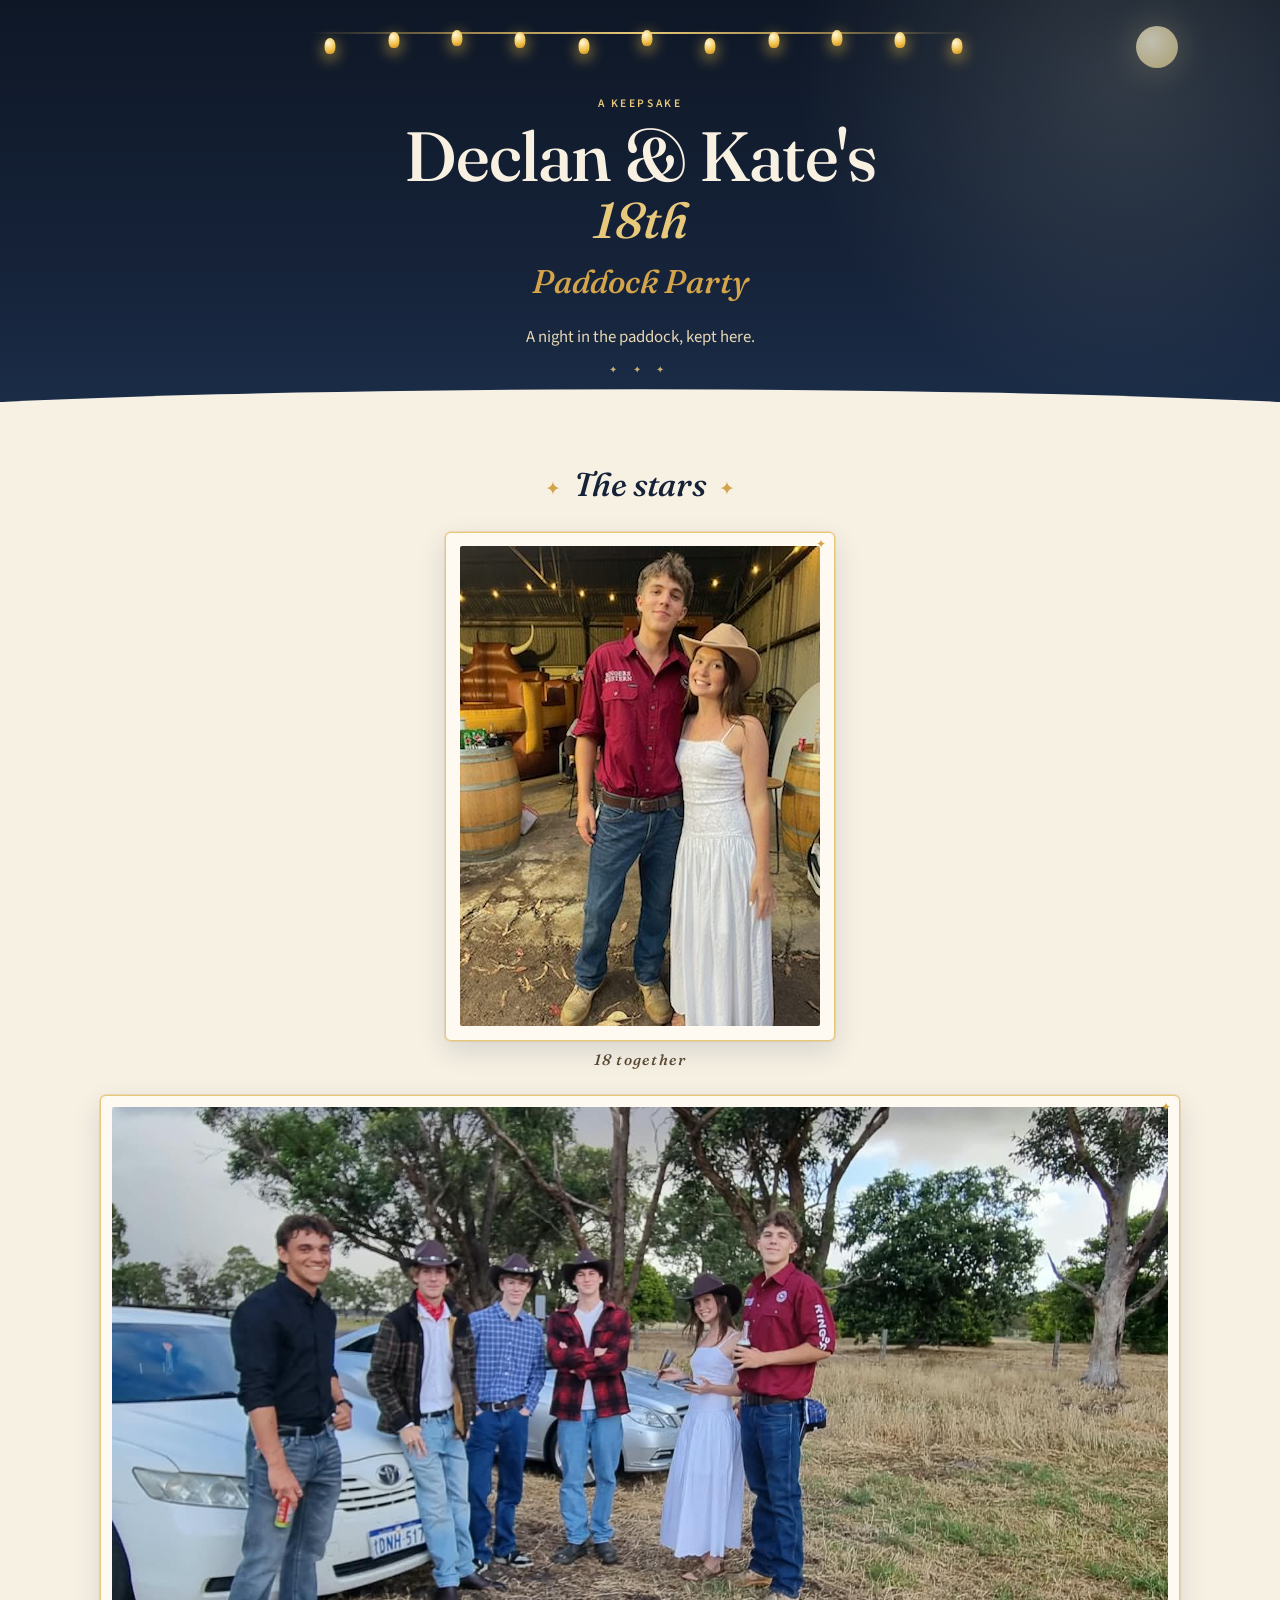
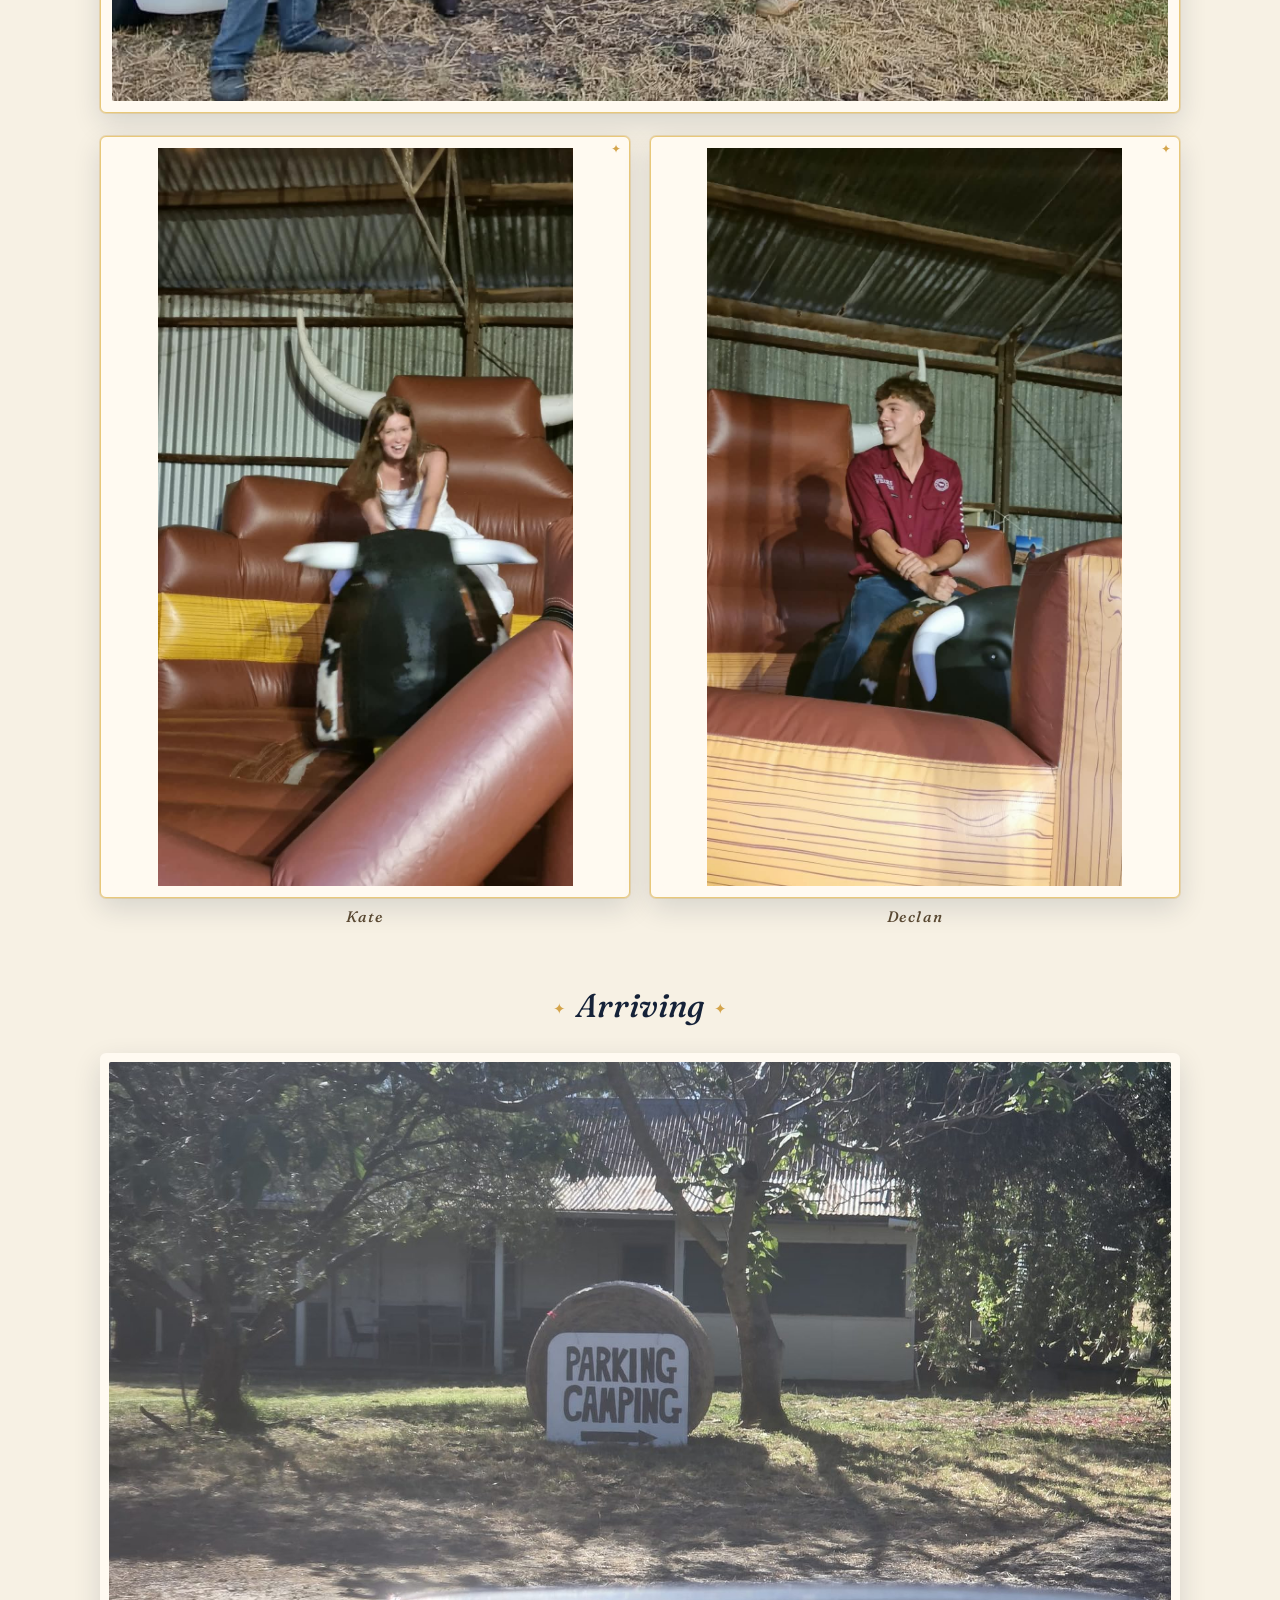
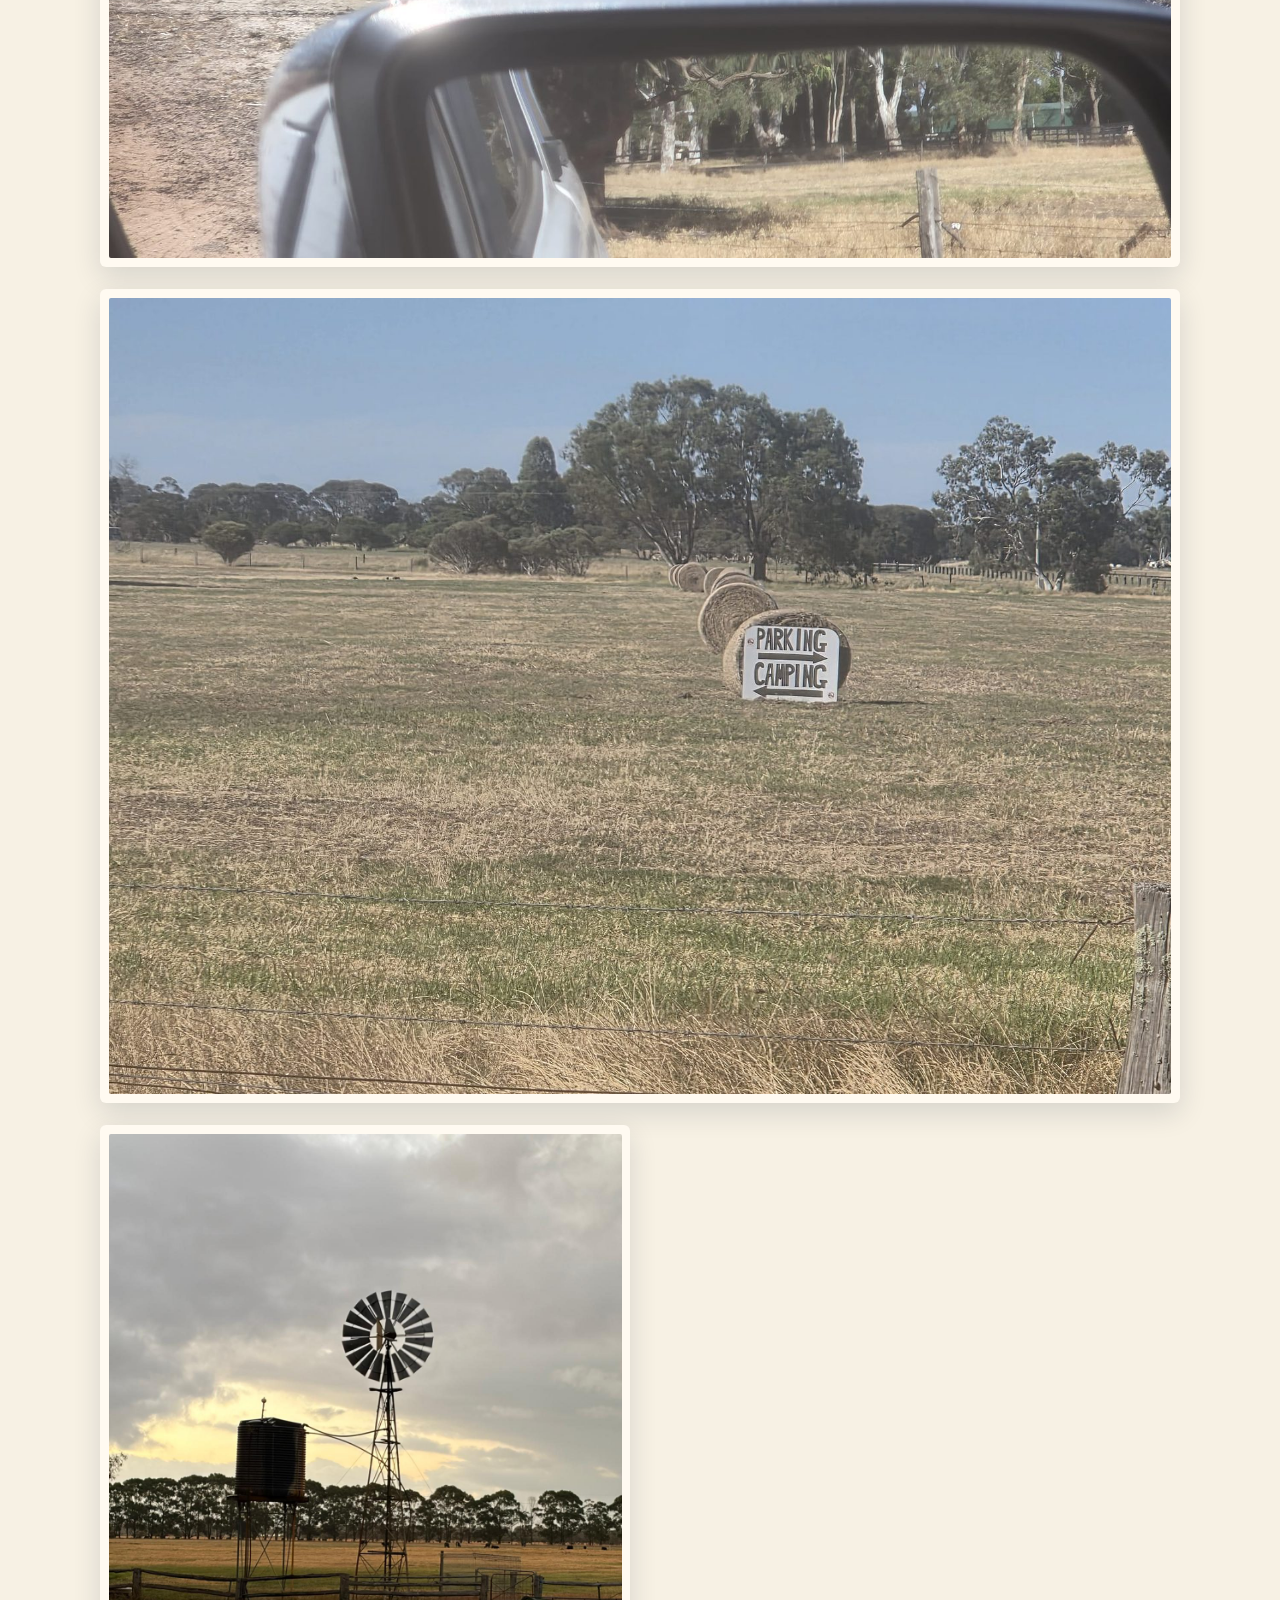
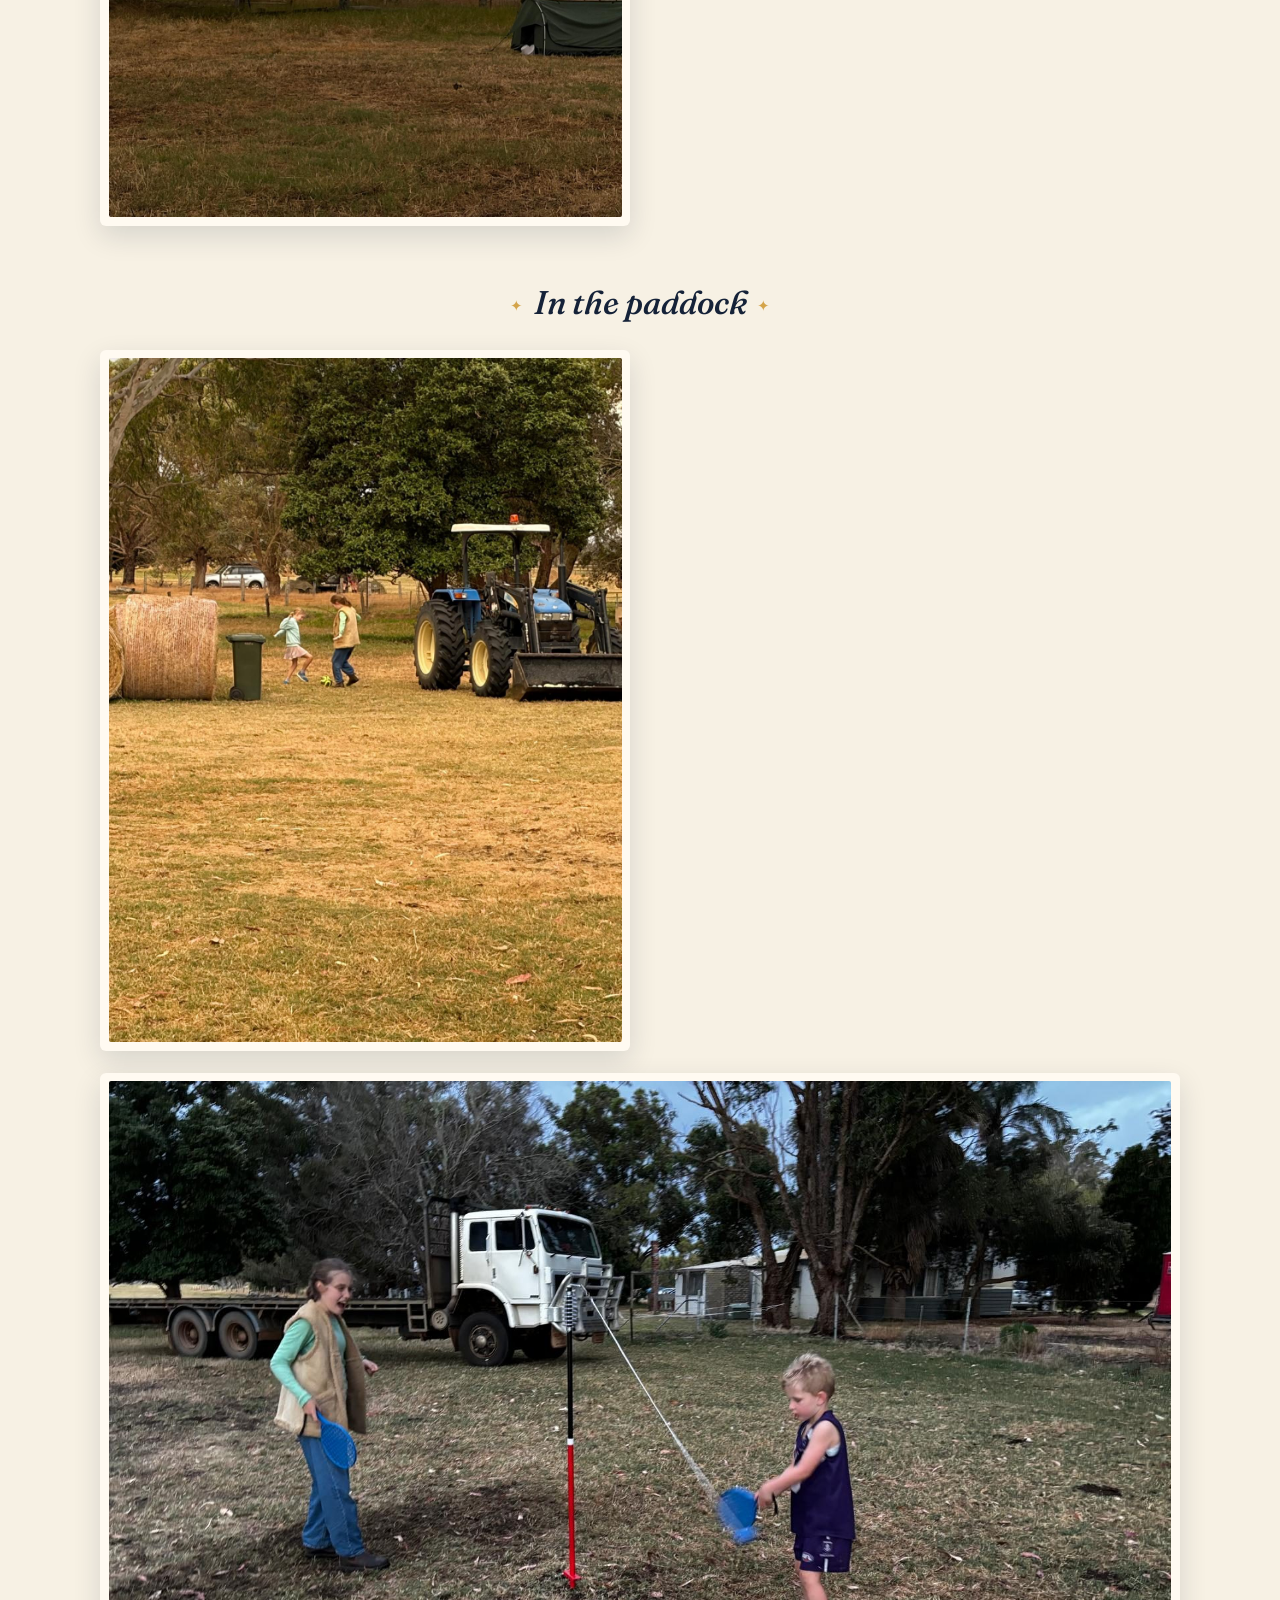
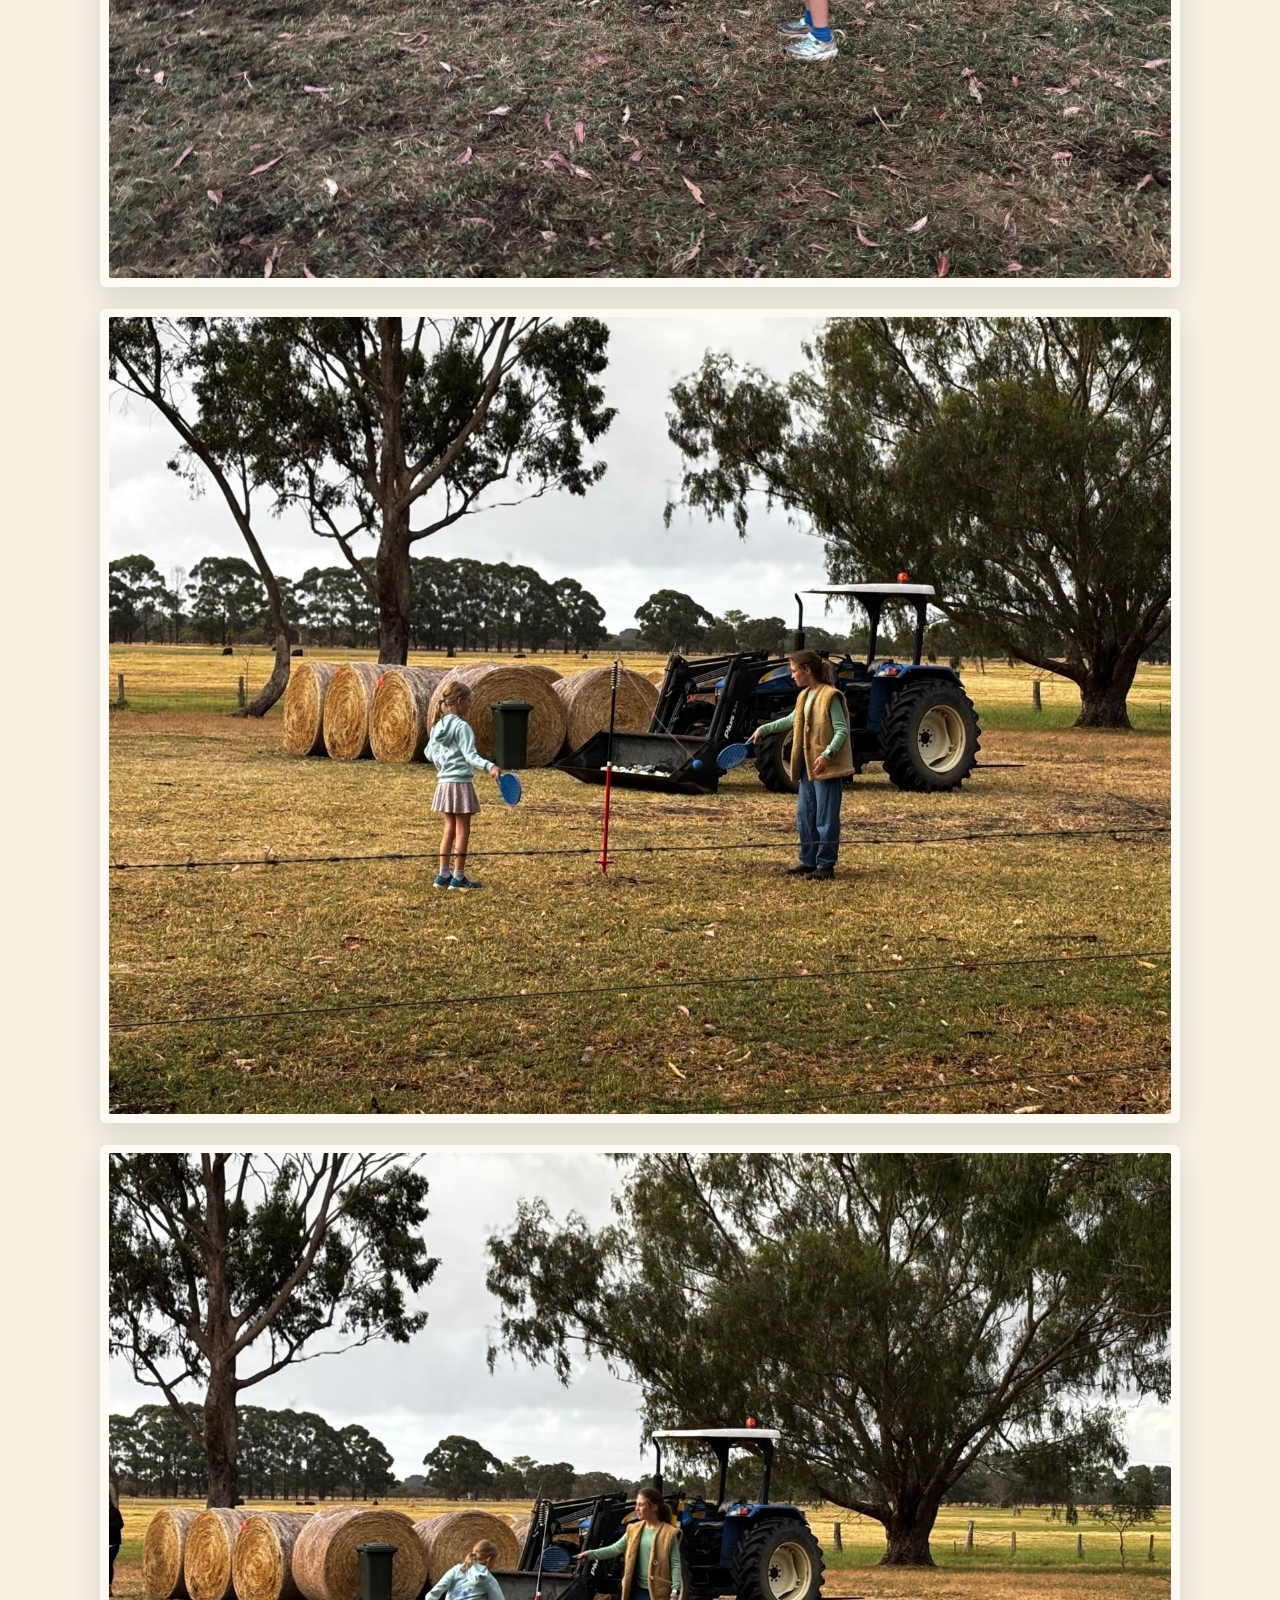
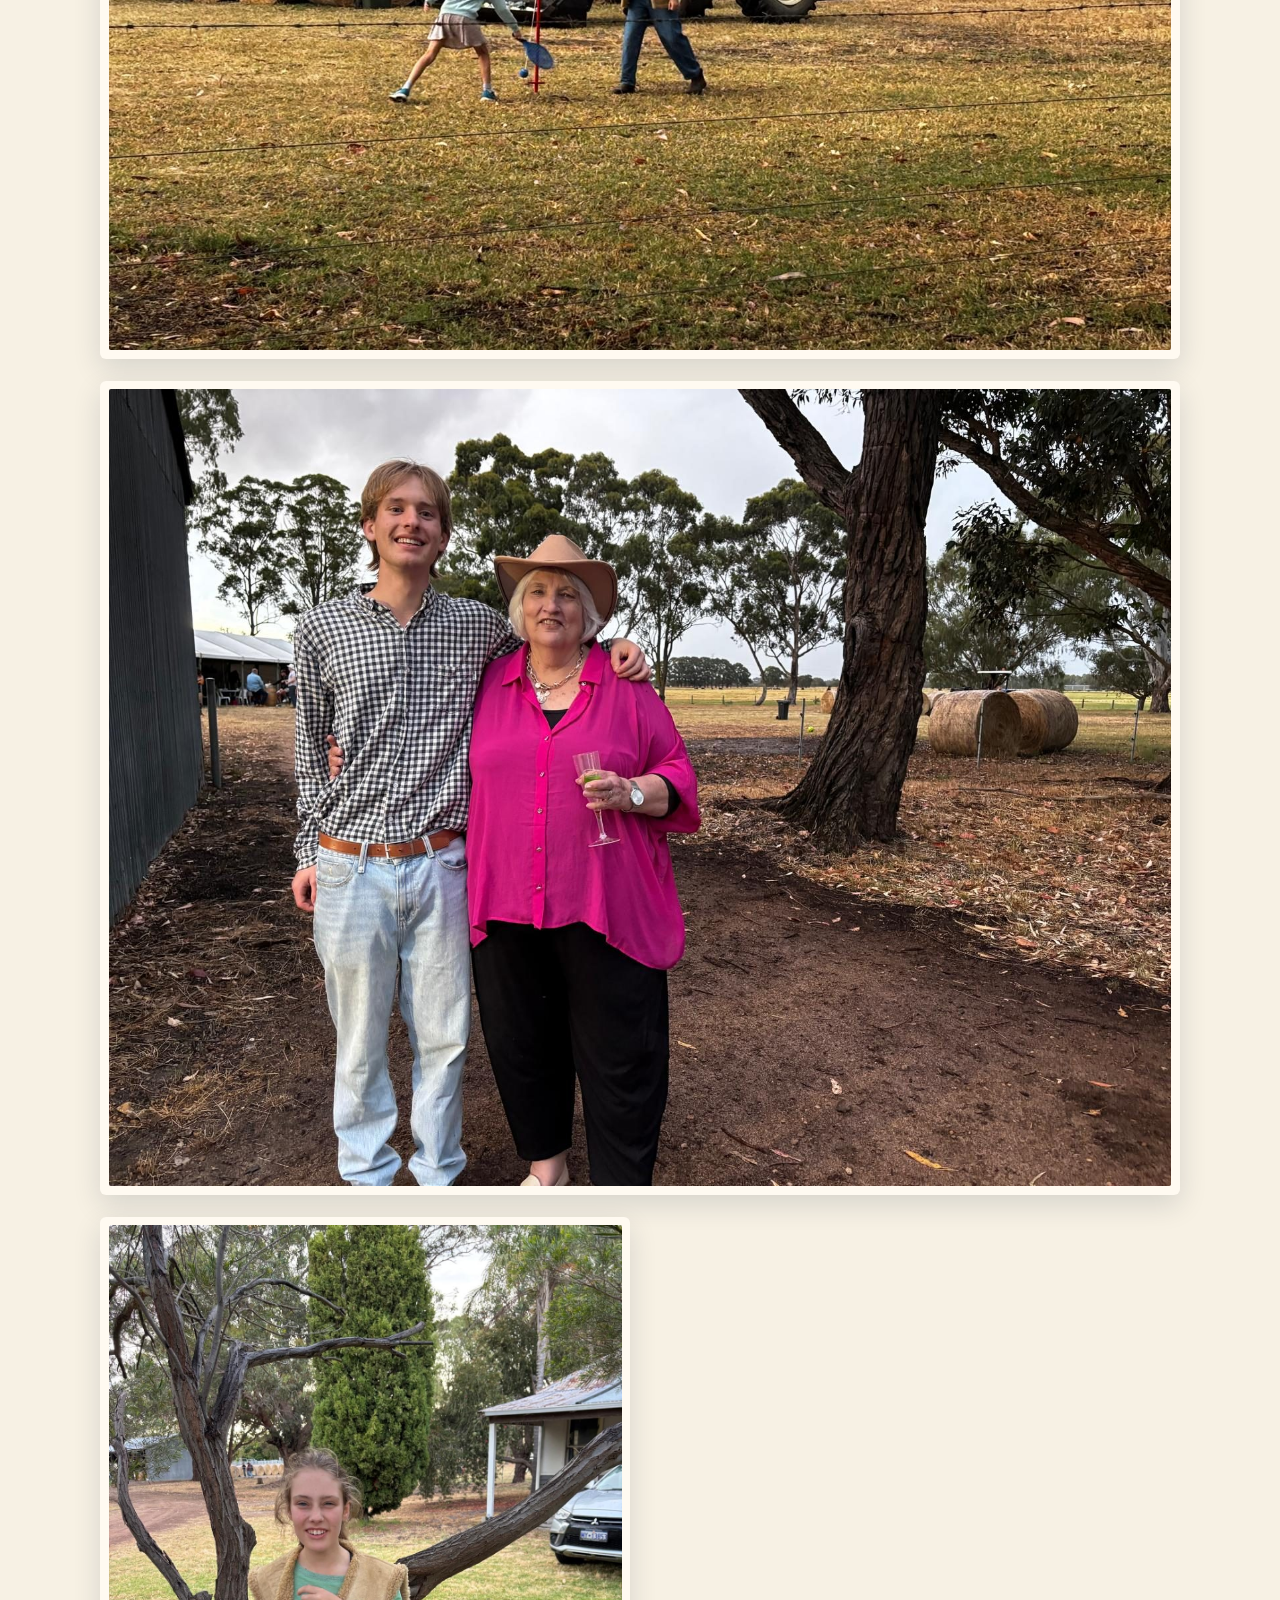
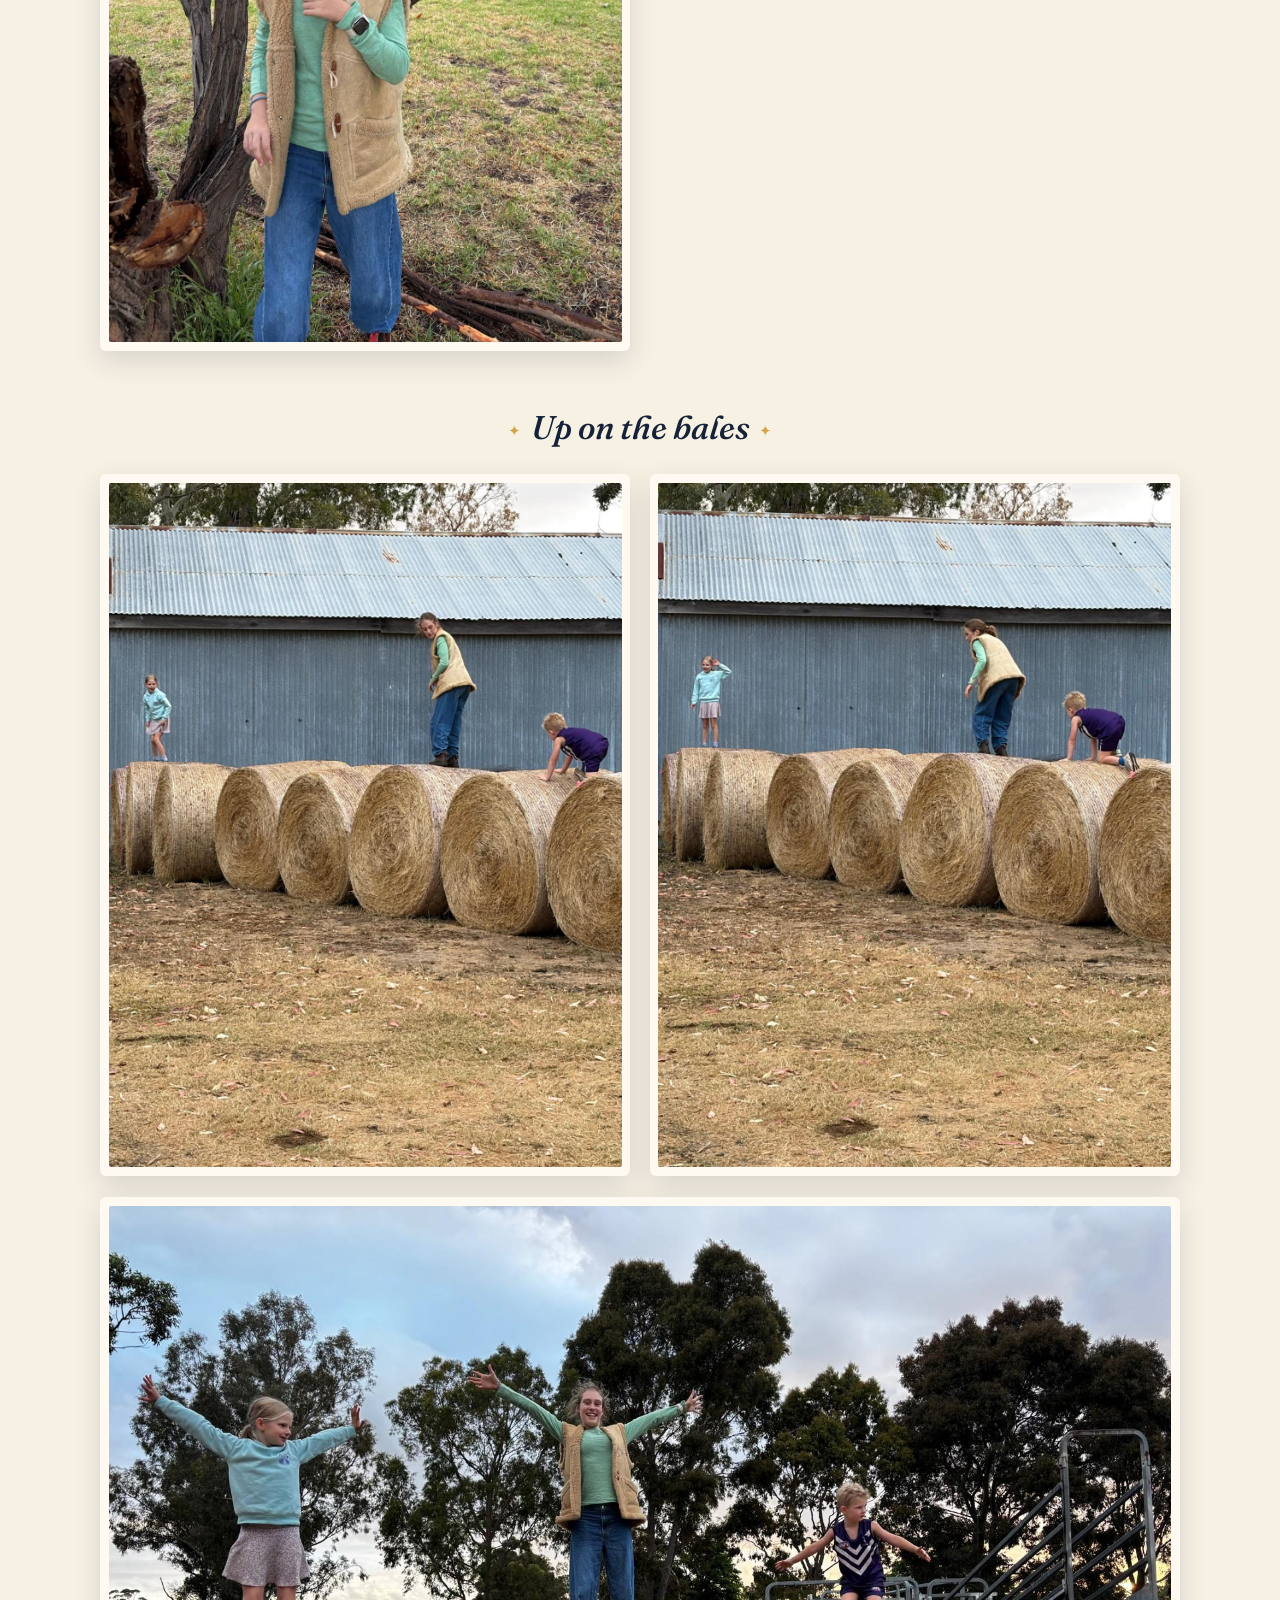
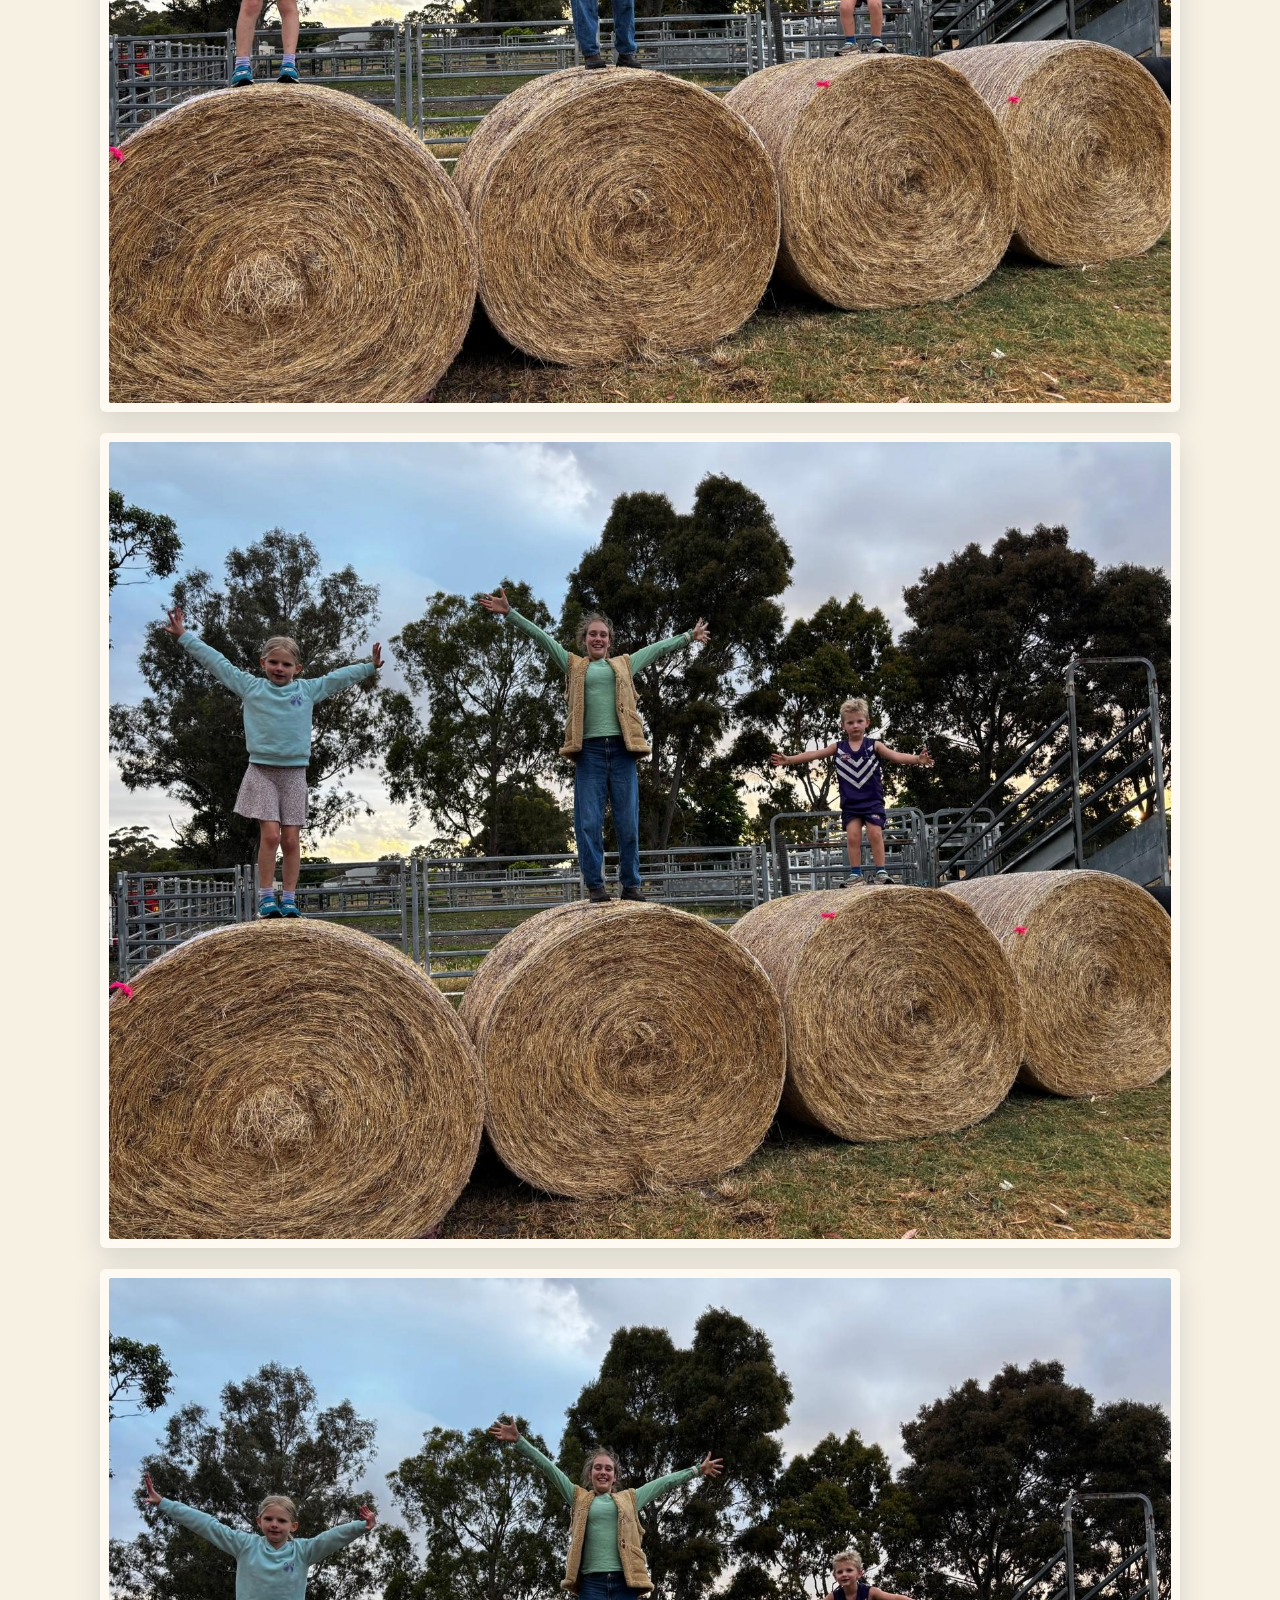
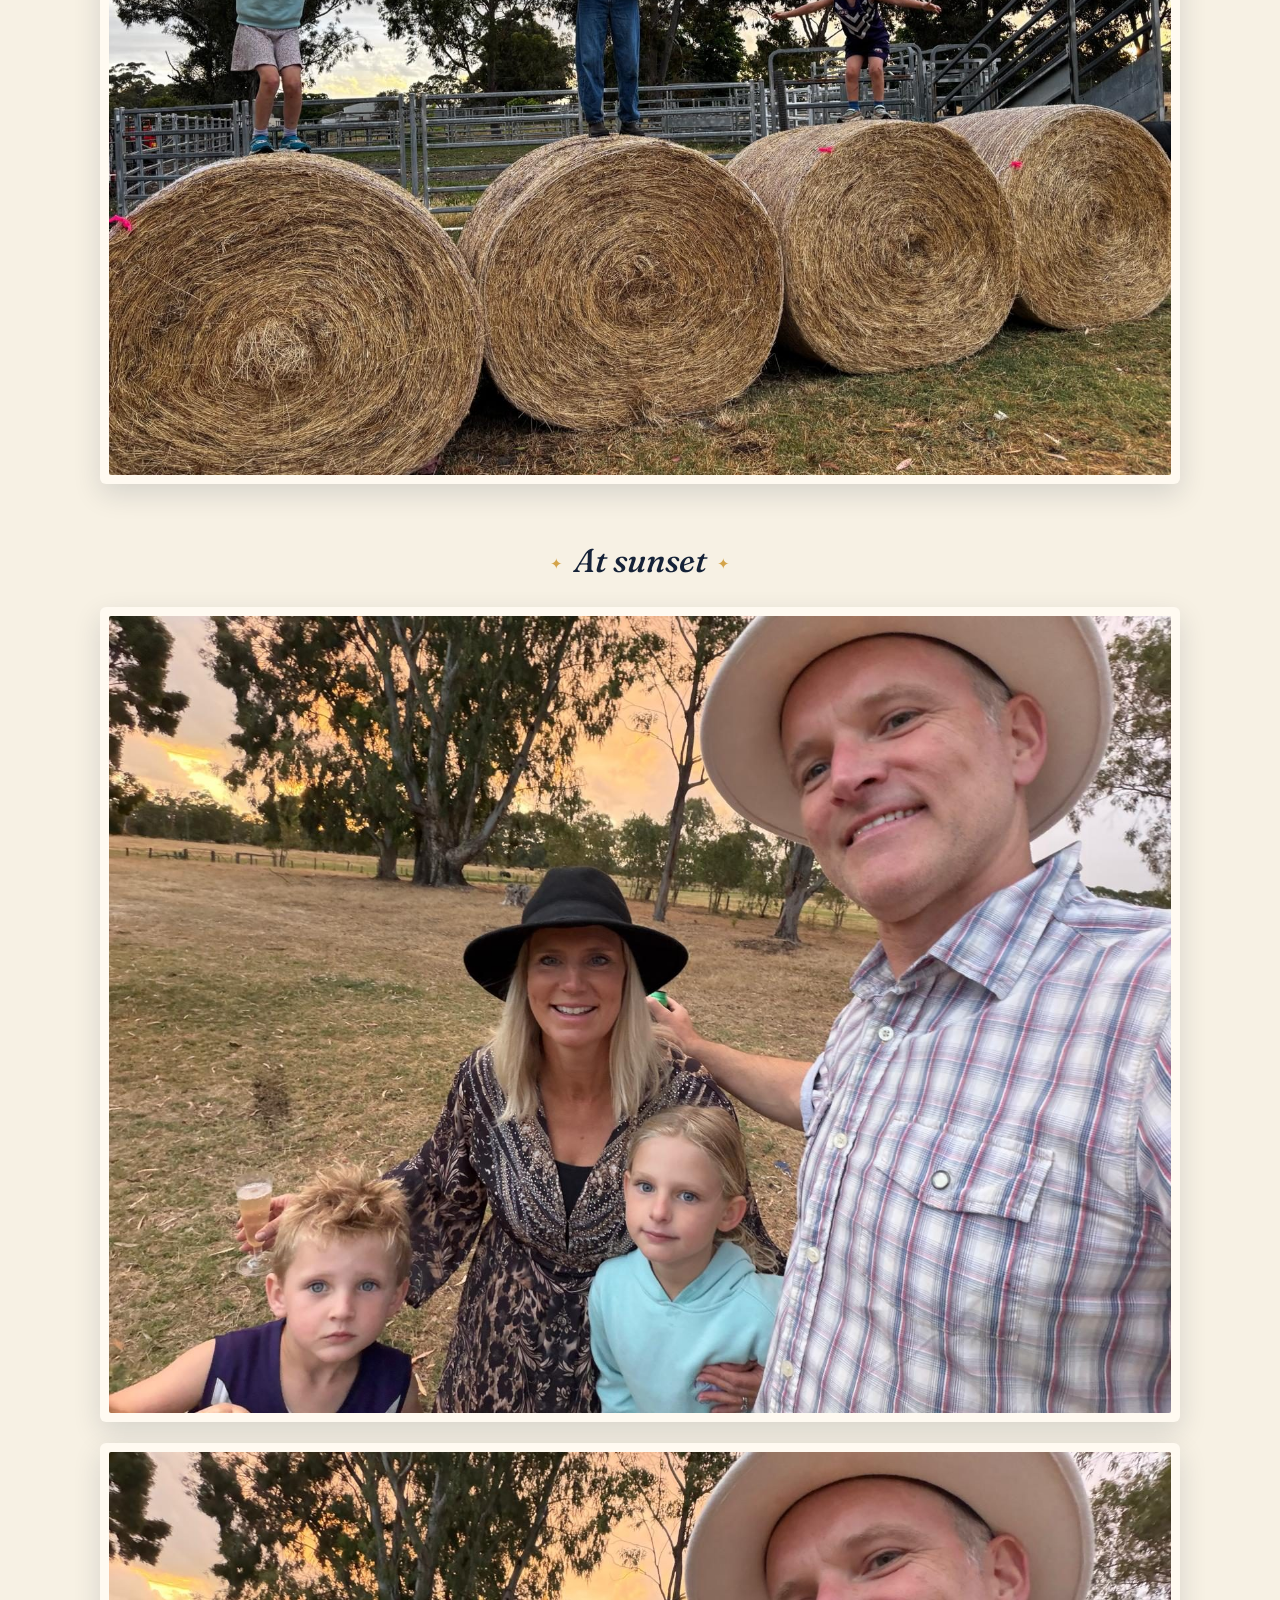
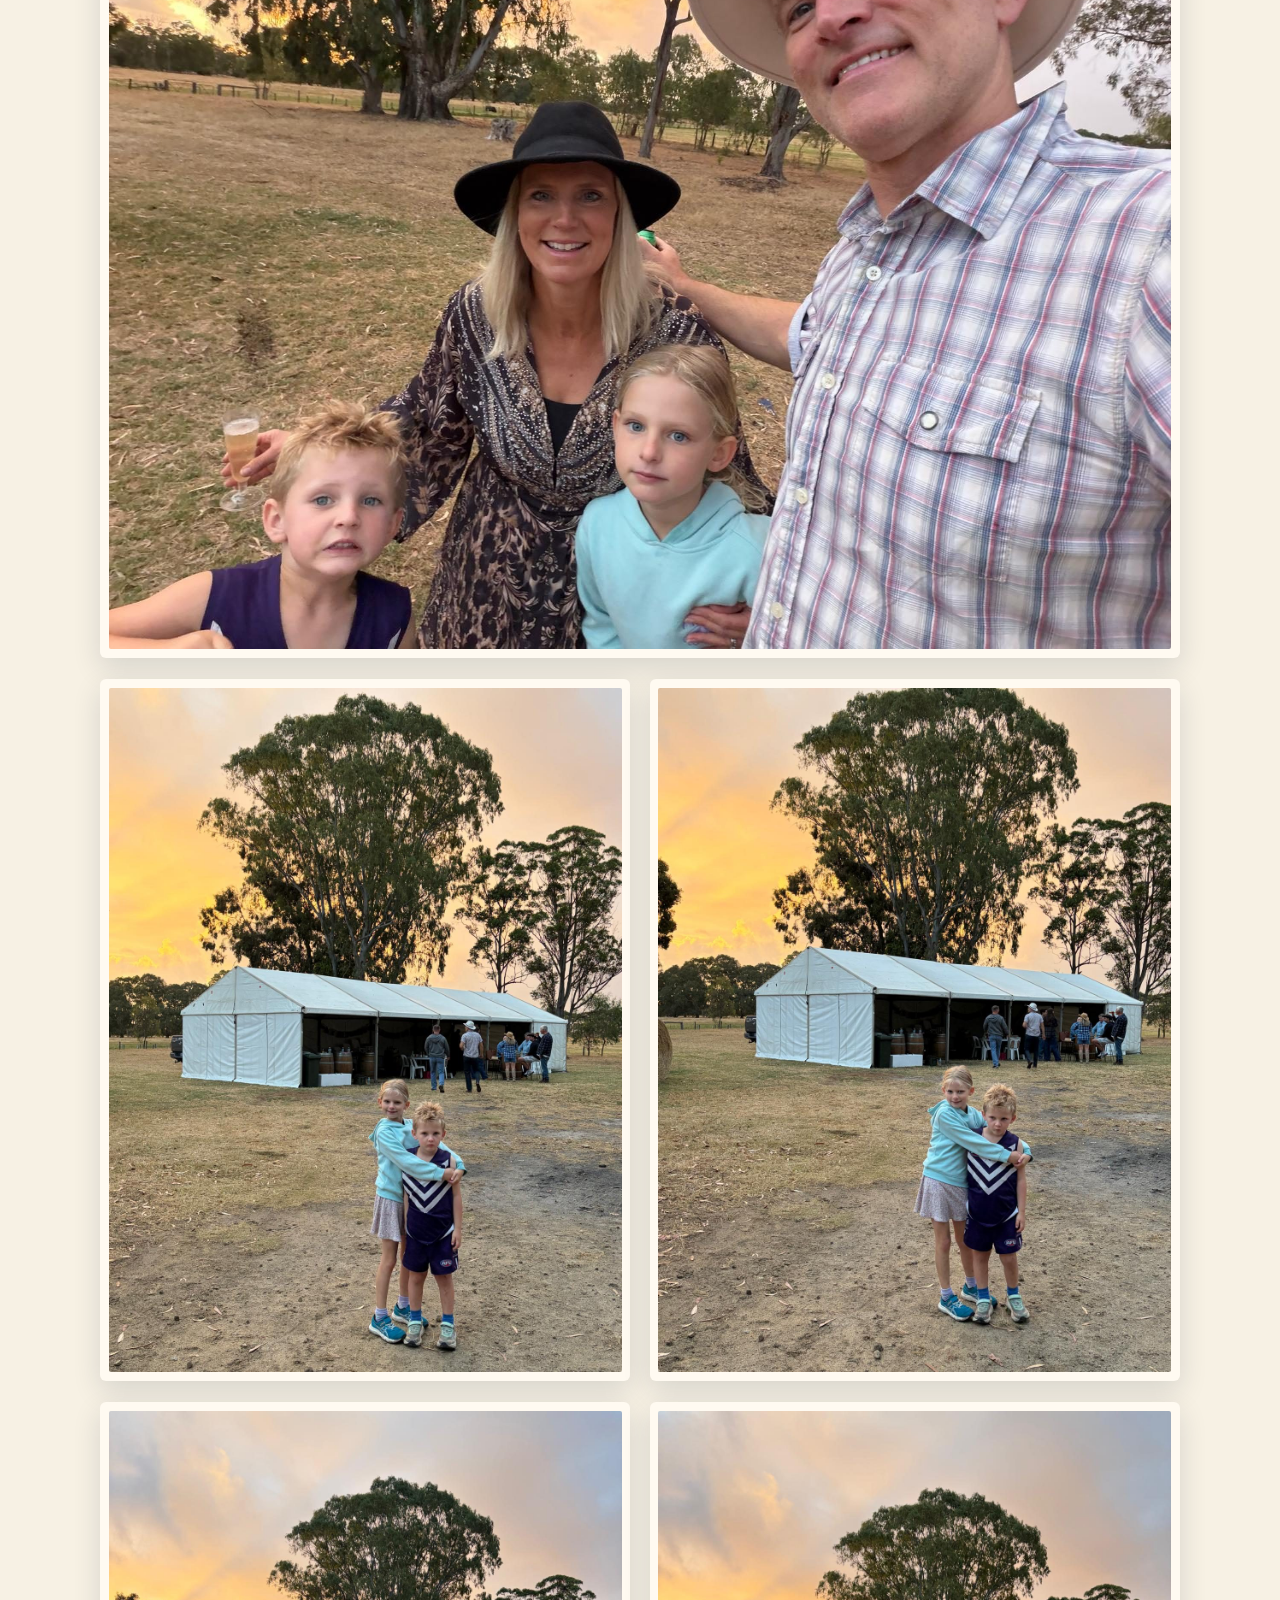
==== commit cd08409f: "Add The stars section, with 18 together as the centrepiece Kate and Declan open the page after the h" ====
--- a/index.html
+++ b/index.html
@@ -167,6 +167,13 @@
   color: #e6d8b4;
   font-weight: 400;
 }
+.hero-stars {
+  margin: 0.85rem 0 0;
+  color: var(--gold-soft);
+  letter-spacing: 0.7em;
+  font-size: 0.62rem;
+  opacity: 0.85;
+}
 .date-line {
   margin: 0.55rem 0 0;
   color: var(--gold-soft);
@@ -290,6 +297,73 @@
   max-height: 90vh;
   height: auto;
   margin: 0 auto;
+}
+
+/* The stars: lead image full width, Kate and Declan as a pair */
+#section-stars {
+  margin-top: 1.35rem;
+}
+#section-stars .gallery {
+  grid-template-columns: 1fr;
+  gap: 1.45rem 1.2rem;
+}
+@media (min-width: 720px) {
+  #section-stars .gallery {
+    grid-template-columns: 1fr 1fr;
+  }
+  #section-stars .card.wide {
+    grid-column: 1 / -1;
+  }
+}
+#section-stars .section-head h2::before,
+#section-stars .section-head h2::after {
+  font-size: 0.58em;
+}
+#section-stars .card.wide button.shot {
+  width: 100%;
+}
+#section-stars .card.wide img {
+  width: 100%;
+  height: auto;
+  max-height: 82vh;
+  object-fit: contain;
+}
+#section-stars .card:not(.wide) button.shot {
+  width: 100%;
+}
+#section-stars .card:not(.wide) img {
+  width: 100%;
+  height: auto;
+  max-height: 82vh;
+  object-fit: contain;
+}
+#section-stars .card.centerpiece {
+  grid-column: 1 / -1;
+  display: flex;
+  flex-direction: column;
+  align-items: center;
+}
+#section-stars .card.centerpiece button.shot {
+  width: fit-content;
+  max-width: 100%;
+  padding: 0.85rem;
+}
+#section-stars .card.centerpiece img {
+  width: auto;
+  max-width: 100%;
+  height: auto;
+  /* Keep the small portrait at its natural size; never upscale. */
+  image-rendering: auto;
+}
+.star-name {
+  font-family: Fraunces, Georgia, Palatino, serif;
+  font-style: italic;
+  font-weight: 500;
+  font-size: 0.95rem;
+  letter-spacing: 0.08em;
+  text-align: center;
+  color: var(--muted);
+  margin: 0.5rem 0 0;
 }
 .video-card .video-wrap {
   background: var(--paper);
@@ -422,26 +496,55 @@
     <h1 class="brand-title">Declan &amp; Kate's <em>18th</em></h1>
     <p class="brand-sub">Paddock Party</p>
     <p class="lede">A night in the paddock, kept here.</p>
+    <p class="hero-stars" aria-hidden="true">✦ ✦ ✦</p>
     
   </header>
 
   <main>
+    <section class="section stars" id="section-stars">
+      <header class="section-head"><h2>The stars</h2></header>
+      <div class="gallery">
+    <figure class="card highlight star centerpiece">
+      <button type="button" class="shot" data-slide="0" aria-label="18 together">
+        <img src="img/01-18-together.jpg" alt="Kate and Declan together: him in a red shirt, her in a white dress and a hat" width="360" height="480" loading="lazy">
+      </button>
+      <p class="star-name">18 together</p>
+    </figure>
+    <figure class="card wide highlight star">
+      <button type="button" class="shot" data-slide="1" aria-label="A group in western gear standing by cars in a paddock, with Kate in a white dress and Declan in a red shirt at the right">
+        <img src="img/02-the-stars.jpg" alt="A group in western gear standing by cars in a paddock, with Kate in a white dress and Declan in a red shirt at the right" width="1600" height="900" loading="lazy">
+      </button>
+    </figure>
+    <figure class="card highlight star">
+      <button type="button" class="shot" data-slide="2" aria-label="Kate">
+        <img src="img/03-kate.jpg" alt="Kate riding the mechanical bull, in a white dress" width="900" height="1600" loading="lazy">
+      </button>
+      <p class="star-name">Kate</p>
+    </figure>
+    <figure class="card highlight star">
+      <button type="button" class="shot" data-slide="3" aria-label="Declan">
+        <img src="img/04-declan.jpg" alt="Declan riding the mechanical bull, in a red shirt" width="900" height="1600" loading="lazy">
+      </button>
+      <p class="star-name">Declan</p>
+    </figure>
+      </div>
+    </section>
     <section class="section" id="section-arriving">
       <header class="section-head"><h2>Arriving</h2></header>
       <div class="gallery">
     <figure class="card wide">
-      <button type="button" class="shot" data-slide="0" aria-label="A hand-painted PARKING / CAMPING sign with an arrow, on a round hay bale in front of a farmhouse, photographed through a car window">
-        <img src="img/01-parking-by-the-house.jpg" alt="A hand-painted PARKING / CAMPING sign with an arrow, on a round hay bale in front of a farmhouse, photographed through a car window" width="1600" height="1200" loading="lazy">
-      </button>
-    </figure>
-    <figure class="card wide">
-      <button type="button" class="shot" data-slide="1" aria-label="A hand-painted PARKING / CAMPING sign on a round hay bale, with a line of bales stretching across a paddock">
-        <img src="img/02-parking-across-the-paddock.jpg" alt="A hand-painted PARKING / CAMPING sign on a round hay bale, with a line of bales stretching across a paddock" width="1600" height="1200" loading="lazy">
-      </button>
-    </figure>
-    <figure class="card">
-      <button type="button" class="shot" data-slide="2" aria-label="A windmill and water tank in a paddock, with a swag by the fence under a cloudy sky">
-        <img src="img/03-windmill.jpg" alt="A windmill and water tank in a paddock, with a swag by the fence under a cloudy sky" width="1200" height="1600" loading="lazy">
+      <button type="button" class="shot" data-slide="4" aria-label="A hand-painted PARKING / CAMPING sign with an arrow, on a round hay bale in front of a farmhouse, photographed through a car window">
+        <img src="img/05-parking-by-the-house.jpg" alt="A hand-painted PARKING / CAMPING sign with an arrow, on a round hay bale in front of a farmhouse, photographed through a car window" width="1600" height="1200" loading="lazy">
+      </button>
+    </figure>
+    <figure class="card wide">
+      <button type="button" class="shot" data-slide="5" aria-label="A hand-painted PARKING / CAMPING sign on a round hay bale, with a line of bales stretching across a paddock">
+        <img src="img/06-parking-across-the-paddock.jpg" alt="A hand-painted PARKING / CAMPING sign on a round hay bale, with a line of bales stretching across a paddock" width="1600" height="1200" loading="lazy">
+      </button>
+    </figure>
+    <figure class="card">
+      <button type="button" class="shot" data-slide="6" aria-label="A windmill and water tank in a paddock, with a swag by the fence under a cloudy sky">
+        <img src="img/07-windmill.jpg" alt="A windmill and water tank in a paddock, with a swag by the fence under a cloudy sky" width="1200" height="1600" loading="lazy">
       </button>
     </figure>
       </div>
@@ -450,33 +553,33 @@
       <header class="section-head"><h2>In the paddock</h2></header>
       <div class="gallery">
     <figure class="card">
-      <button type="button" class="shot" data-slide="3" aria-label="Two children and a ball on dry grass beside a blue tractor and a round hay bale">
-        <img src="img/04-tractor.jpg" alt="Two children and a ball on dry grass beside a blue tractor and a round hay bale" width="1200" height="1600" loading="lazy">
-      </button>
-    </figure>
-    <figure class="card wide">
-      <button type="button" class="shot" data-slide="4" aria-label="Two children playing totem tennis on the grass, with a white truck behind them">
-        <img src="img/05-totem-tennis-truck.jpg" alt="Two children playing totem tennis on the grass, with a white truck behind them" width="1600" height="1200" loading="lazy">
-      </button>
-    </figure>
-    <figure class="card wide">
-      <button type="button" class="shot" data-slide="5" aria-label="Two children playing totem tennis beside a blue tractor and a row of hay bales">
-        <img src="img/06-totem-tennis-tractor.jpg" alt="Two children playing totem tennis beside a blue tractor and a row of hay bales" width="1600" height="1200" loading="lazy">
-      </button>
-    </figure>
-    <figure class="card wide">
-      <button type="button" class="shot" data-slide="6" aria-label="A child swinging at totem tennis beside a blue tractor and hay bales">
-        <img src="img/07-totem-tennis-swing.jpg" alt="A child swinging at totem tennis beside a blue tractor and hay bales" width="1600" height="1200" loading="lazy">
-      </button>
-    </figure>
-    <figure class="card wide">
-      <button type="button" class="shot" data-slide="7" aria-label="A young man in a checked shirt standing with a woman in a pink shirt and a hat, beside a shed">
-        <img src="img/08-checked-and-pink.jpg" alt="A young man in a checked shirt standing with a woman in a pink shirt and a hat, beside a shed" width="1600" height="1200" loading="lazy">
-      </button>
-    </figure>
-    <figure class="card">
-      <button type="button" class="shot" data-slide="8" aria-label="A girl in a sheepskin vest standing beside a weathered tree">
-        <img src="img/09-by-the-tree.jpg" alt="A girl in a sheepskin vest standing beside a weathered tree" width="1145" height="1600" loading="lazy">
+      <button type="button" class="shot" data-slide="7" aria-label="Two children and a ball on dry grass beside a blue tractor and a round hay bale">
+        <img src="img/08-tractor.jpg" alt="Two children and a ball on dry grass beside a blue tractor and a round hay bale" width="1200" height="1600" loading="lazy">
+      </button>
+    </figure>
+    <figure class="card wide">
+      <button type="button" class="shot" data-slide="8" aria-label="Two children playing totem tennis on the grass, with a white truck behind them">
+        <img src="img/09-totem-tennis-truck.jpg" alt="Two children playing totem tennis on the grass, with a white truck behind them" width="1600" height="1200" loading="lazy">
+      </button>
+    </figure>
+    <figure class="card wide">
+      <button type="button" class="shot" data-slide="9" aria-label="Two children playing totem tennis beside a blue tractor and a row of hay bales">
+        <img src="img/10-totem-tennis-tractor.jpg" alt="Two children playing totem tennis beside a blue tractor and a row of hay bales" width="1600" height="1200" loading="lazy">
+      </button>
+    </figure>
+    <figure class="card wide">
+      <button type="button" class="shot" data-slide="10" aria-label="A child swinging at totem tennis beside a blue tractor and hay bales">
+        <img src="img/11-totem-tennis-swing.jpg" alt="A child swinging at totem tennis beside a blue tractor and hay bales" width="1600" height="1200" loading="lazy">
+      </button>
+    </figure>
+    <figure class="card wide">
+      <button type="button" class="shot" data-slide="11" aria-label="A young man in a checked shirt standing with a woman in a pink shirt and a hat, beside a shed">
+        <img src="img/12-checked-and-pink.jpg" alt="A young man in a checked shirt standing with a woman in a pink shirt and a hat, beside a shed" width="1600" height="1200" loading="lazy">
+      </button>
+    </figure>
+    <figure class="card">
+      <button type="button" class="shot" data-slide="12" aria-label="A girl in a sheepskin vest standing beside a weathered tree">
+        <img src="img/13-by-the-tree.jpg" alt="A girl in a sheepskin vest standing beside a weathered tree" width="1145" height="1600" loading="lazy">
       </button>
     </figure>
       </div>
@@ -485,28 +588,28 @@
       <header class="section-head"><h2>Up on the bales</h2></header>
       <div class="gallery">
     <figure class="card">
-      <button type="button" class="shot" data-slide="9" aria-label="Three children climbing a row of round hay bales beside a corrugated-iron shed">
-        <img src="img/10-climbing-bales.jpg" alt="Three children climbing a row of round hay bales beside a corrugated-iron shed" width="1200" height="1600" loading="lazy">
-      </button>
-    </figure>
-    <figure class="card">
-      <button type="button" class="shot" data-slide="10" aria-label="Three children on a row of round hay bales beside a corrugated-iron shed, one shading her eyes">
-        <img src="img/11-climbing-bales-alt.jpg" alt="Three children on a row of round hay bales beside a corrugated-iron shed, one shading her eyes" width="1200" height="1600" loading="lazy">
-      </button>
-    </figure>
-    <figure class="card wide">
-      <button type="button" class="shot" data-slide="11" aria-label="Three children standing on round hay bales with their arms raised">
-        <img src="img/12-arms-up.jpg" alt="Three children standing on round hay bales with their arms raised" width="1600" height="1200" loading="lazy">
-      </button>
-    </figure>
-    <figure class="card wide">
-      <button type="button" class="shot" data-slide="12" aria-label="Three children standing on round hay bales with their arms raised, smiling toward the camera">
-        <img src="img/13-arms-up-alt.jpg" alt="Three children standing on round hay bales with their arms raised, smiling toward the camera" width="1600" height="1200" loading="lazy">
-      </button>
-    </figure>
-    <figure class="card wide">
-      <button type="button" class="shot" data-slide="13" aria-label="Three children standing on round hay bales with their arms raised, one looking to the side">
-        <img src="img/14-arms-up-alt-2.jpg" alt="Three children standing on round hay bales with their arms raised, one looking to the side" width="1600" height="1200" loading="lazy">
+      <button type="button" class="shot" data-slide="13" aria-label="Three children climbing a row of round hay bales beside a corrugated-iron shed">
+        <img src="img/14-climbing-bales.jpg" alt="Three children climbing a row of round hay bales beside a corrugated-iron shed" width="1200" height="1600" loading="lazy">
+      </button>
+    </figure>
+    <figure class="card">
+      <button type="button" class="shot" data-slide="14" aria-label="Three children on a row of round hay bales beside a corrugated-iron shed, one shading her eyes">
+        <img src="img/15-climbing-bales-alt.jpg" alt="Three children on a row of round hay bales beside a corrugated-iron shed, one shading her eyes" width="1200" height="1600" loading="lazy">
+      </button>
+    </figure>
+    <figure class="card wide">
+      <button type="button" class="shot" data-slide="15" aria-label="Three children standing on round hay bales with their arms raised">
+        <img src="img/16-arms-up.jpg" alt="Three children standing on round hay bales with their arms raised" width="1600" height="1200" loading="lazy">
+      </button>
+    </figure>
+    <figure class="card wide">
+      <button type="button" class="shot" data-slide="16" aria-label="Three children standing on round hay bales with their arms raised, smiling toward the camera">
+        <img src="img/17-arms-up-alt.jpg" alt="Three children standing on round hay bales with their arms raised, smiling toward the camera" width="1600" height="1200" loading="lazy">
+      </button>
+    </figure>
+    <figure class="card wide">
+      <button type="button" class="shot" data-slide="17" aria-label="Three children standing on round hay bales with their arms raised, one looking to the side">
+        <img src="img/18-arms-up-alt-2.jpg" alt="Three children standing on round hay bales with their arms raised, one looking to the side" width="1600" height="1200" loading="lazy">
       </button>
     </figure>
       </div>
@@ -515,33 +618,33 @@
       <header class="section-head"><h2>At sunset</h2></header>
       <div class="gallery">
     <figure class="card wide">
-      <button type="button" class="shot" data-slide="14" aria-label="A family selfie at sunset: a man in a white hat, a woman in a black hat, and two children">
-        <img src="img/15-family-sunset.jpg" alt="A family selfie at sunset: a man in a white hat, a woman in a black hat, and two children" width="1600" height="1200" loading="lazy">
-      </button>
-    </figure>
-    <figure class="card wide">
-      <button type="button" class="shot" data-slide="15" aria-label="A family selfie at sunset in the paddock: a man in a white hat, a woman in a black hat, and two children">
-        <img src="img/16-family-sunset-alt.jpg" alt="A family selfie at sunset in the paddock: a man in a white hat, a woman in a black hat, and two children" width="1600" height="1200" loading="lazy">
-      </button>
-    </figure>
-    <figure class="card">
-      <button type="button" class="shot" data-slide="16" aria-label="A girl hugging a boy in front of a white marquee at sunset">
-        <img src="img/17-hug-marquee.jpg" alt="A girl hugging a boy in front of a white marquee at sunset" width="1200" height="1600" loading="lazy">
-      </button>
-    </figure>
-    <figure class="card">
-      <button type="button" class="shot" data-slide="17" aria-label="A girl hugging a boy in front of a white marquee at sunset, with a hay bale at the side">
-        <img src="img/18-hug-marquee-alt.jpg" alt="A girl hugging a boy in front of a white marquee at sunset, with a hay bale at the side" width="1200" height="1600" loading="lazy">
-      </button>
-    </figure>
-    <figure class="card">
-      <button type="button" class="shot" data-slide="18" aria-label="Two children walking toward a white marquee at sunset">
-        <img src="img/19-kids-to-marquee.jpg" alt="Two children walking toward a white marquee at sunset" width="1200" height="1600" loading="lazy">
-      </button>
-    </figure>
-    <figure class="card">
-      <button type="button" class="shot" data-slide="19" aria-label="Two men walking toward a white marquee at sunset">
-        <img src="img/20-heading-to-marquee.jpg" alt="Two men walking toward a white marquee at sunset" width="1200" height="1600" loading="lazy">
+      <button type="button" class="shot" data-slide="18" aria-label="A family selfie at sunset: a man in a white hat, a woman in a black hat, and two children">
+        <img src="img/19-family-sunset.jpg" alt="A family selfie at sunset: a man in a white hat, a woman in a black hat, and two children" width="1600" height="1200" loading="lazy">
+      </button>
+    </figure>
+    <figure class="card wide">
+      <button type="button" class="shot" data-slide="19" aria-label="A family selfie at sunset in the paddock: a man in a white hat, a woman in a black hat, and two children">
+        <img src="img/20-family-sunset-alt.jpg" alt="A family selfie at sunset in the paddock: a man in a white hat, a woman in a black hat, and two children" width="1600" height="1200" loading="lazy">
+      </button>
+    </figure>
+    <figure class="card">
+      <button type="button" class="shot" data-slide="20" aria-label="A girl hugging a boy in front of a white marquee at sunset">
+        <img src="img/21-hug-marquee.jpg" alt="A girl hugging a boy in front of a white marquee at sunset" width="1200" height="1600" loading="lazy">
+      </button>
+    </figure>
+    <figure class="card">
+      <button type="button" class="shot" data-slide="21" aria-label="A girl hugging a boy in front of a white marquee at sunset, with a hay bale at the side">
+        <img src="img/22-hug-marquee-alt.jpg" alt="A girl hugging a boy in front of a white marquee at sunset, with a hay bale at the side" width="1200" height="1600" loading="lazy">
+      </button>
+    </figure>
+    <figure class="card">
+      <button type="button" class="shot" data-slide="22" aria-label="Two children walking toward a white marquee at sunset">
+        <img src="img/23-kids-to-marquee.jpg" alt="Two children walking toward a white marquee at sunset" width="1200" height="1600" loading="lazy">
+      </button>
+    </figure>
+    <figure class="card">
+      <button type="button" class="shot" data-slide="23" aria-label="Two men walking toward a white marquee at sunset">
+        <img src="img/24-heading-to-marquee.jpg" alt="Two men walking toward a white marquee at sunset" width="1200" height="1600" loading="lazy">
       </button>
     </figure>
       </div>
@@ -550,8 +653,8 @@
       <header class="section-head"><h2>Around the shed</h2></header>
       <div class="gallery">
     <figure class="card">
-      <button type="button" class="shot" data-slide="20" aria-label="Three men talking beside wine barrels and a red New Holland baler in a shed">
-        <img src="img/21-shed-baler.jpg" alt="Three men talking beside wine barrels and a red New Holland baler in a shed" width="1200" height="1600" loading="lazy">
+      <button type="button" class="shot" data-slide="24" aria-label="Three men talking beside wine barrels and a red New Holland baler in a shed">
+        <img src="img/25-shed-baler.jpg" alt="Three men talking beside wine barrels and a red New Holland baler in a shed" width="1200" height="1600" loading="lazy">
       </button>
     </figure>
       </div>
@@ -560,33 +663,33 @@
       <header class="section-head"><h2>Riding the bull</h2></header>
       <div class="gallery">
     <figure class="card wide">
-      <button type="button" class="shot" data-slide="21" aria-label="People standing in an inflatable mechanical bull arena under festoon lights in a shed">
-        <img src="img/22-bull-arena.jpg" alt="People standing in an inflatable mechanical bull arena under festoon lights in a shed" width="1600" height="1200" loading="lazy">
-      </button>
-    </figure>
-    <figure class="card wide">
-      <button type="button" class="shot" data-slide="22" aria-label="People around an inflatable mechanical bull arena under festoon lights in a shed, with a yellow control box in the foreground">
-        <img src="img/23-bull-arena-alt.jpg" alt="People around an inflatable mechanical bull arena under festoon lights in a shed, with a yellow control box in the foreground" width="1600" height="1200" loading="lazy">
-      </button>
-    </figure>
-    <figure class="card">
-      <button type="button" class="shot" data-slide="23" aria-label="A young man in a checked shirt riding an inflatable mechanical bull">
-        <img src="img/24-riding-the-bull.jpg" alt="A young man in a checked shirt riding an inflatable mechanical bull" width="1200" height="1600" loading="lazy">
-      </button>
-    </figure>
-    <figure class="card">
-      <button type="button" class="shot" data-slide="24" aria-label="A close view of a young man in a checked shirt riding the mechanical bull">
-        <img src="img/25-holding-on.jpg" alt="A close view of a young man in a checked shirt riding the mechanical bull" width="1200" height="1600" loading="lazy">
-      </button>
-    </figure>
-    <figure class="card">
-      <button type="button" class="shot" data-slide="25" aria-label="A man riding the mechanical bull while someone works a yellow control box">
-        <img src="img/26-a-go-on-the-bull.jpg" alt="A man riding the mechanical bull while someone works a yellow control box" width="1200" height="1600" loading="lazy">
-      </button>
-    </figure>
-    <figure class="card">
-      <button type="button" class="shot" data-slide="26" aria-label="A man at the mechanical bull while another works the yellow control box">
-        <img src="img/27-at-the-controls.jpg" alt="A man at the mechanical bull while another works the yellow control box" width="1200" height="1600" loading="lazy">
+      <button type="button" class="shot" data-slide="25" aria-label="People standing in an inflatable mechanical bull arena under festoon lights in a shed">
+        <img src="img/26-bull-arena.jpg" alt="People standing in an inflatable mechanical bull arena under festoon lights in a shed" width="1600" height="1200" loading="lazy">
+      </button>
+    </figure>
+    <figure class="card wide">
+      <button type="button" class="shot" data-slide="26" aria-label="People around an inflatable mechanical bull arena under festoon lights in a shed, with a yellow control box in the foreground">
+        <img src="img/27-bull-arena-alt.jpg" alt="People around an inflatable mechanical bull arena under festoon lights in a shed, with a yellow control box in the foreground" width="1600" height="1200" loading="lazy">
+      </button>
+    </figure>
+    <figure class="card">
+      <button type="button" class="shot" data-slide="27" aria-label="A young man in a checked shirt riding an inflatable mechanical bull">
+        <img src="img/28-riding-the-bull.jpg" alt="A young man in a checked shirt riding an inflatable mechanical bull" width="1200" height="1600" loading="lazy">
+      </button>
+    </figure>
+    <figure class="card">
+      <button type="button" class="shot" data-slide="28" aria-label="A close view of a young man in a checked shirt riding the mechanical bull">
+        <img src="img/29-holding-on.jpg" alt="A close view of a young man in a checked shirt riding the mechanical bull" width="1200" height="1600" loading="lazy">
+      </button>
+    </figure>
+    <figure class="card">
+      <button type="button" class="shot" data-slide="29" aria-label="A man riding the mechanical bull while someone works a yellow control box">
+        <img src="img/30-a-go-on-the-bull.jpg" alt="A man riding the mechanical bull while someone works a yellow control box" width="1200" height="1600" loading="lazy">
+      </button>
+    </figure>
+    <figure class="card">
+      <button type="button" class="shot" data-slide="30" aria-label="A man at the mechanical bull while another works the yellow control box">
+        <img src="img/31-at-the-controls.jpg" alt="A man at the mechanical bull while another works the yellow control box" width="1200" height="1600" loading="lazy">
       </button>
     </figure>
     <figure class="card wide video-card">
@@ -602,8 +705,8 @@
       <header class="section-head"><h2>The Best Buckers</h2></header>
       <div class="gallery">
     <figure class="card">
-      <button type="button" class="shot" data-slide="27" aria-label="A whiteboard titled The Best Buckers, listing 1st Jack 55, 2nd Cameron 49, and 3rd Bella 43">
-        <img src="img/28-best-buckers.jpg" alt="A whiteboard titled The Best Buckers, listing 1st Jack 55, 2nd Cameron 49, and 3rd Bella 43" width="1200" height="1600" loading="lazy">
+      <button type="button" class="shot" data-slide="31" aria-label="A whiteboard titled The Best Buckers, listing 1st Jack 55, 2nd Cameron 49, and 3rd Bella 43">
+        <img src="img/32-best-buckers.jpg" alt="A whiteboard titled The Best Buckers, listing 1st Jack 55, 2nd Cameron 49, and 3rd Bella 43" width="1200" height="1600" loading="lazy">
       </button>
     </figure>
       </div>
@@ -612,23 +715,23 @@
       <header class="section-head"><h2>Under the marquee</h2></header>
       <div class="gallery">
     <figure class="card wide">
-      <button type="button" class="shot" data-slide="28" aria-label="People eating and talking at tables under a yellow-lit marquee, with barrels and a line of photos">
-        <img src="img/29-under-the-marquee.jpg" alt="People eating and talking at tables under a yellow-lit marquee, with barrels and a line of photos" width="1600" height="1200" loading="lazy">
-      </button>
-    </figure>
-    <figure class="card wide">
-      <button type="button" class="shot" data-slide="29" aria-label="People gathered at tables and standing under a yellow-lit marquee at dusk, with barrels and a line of photos">
-        <img src="img/30-under-the-marquee-alt.jpg" alt="People gathered at tables and standing under a yellow-lit marquee at dusk, with barrels and a line of photos" width="1600" height="1200" loading="lazy">
-      </button>
-    </figure>
-    <figure class="card">
-      <button type="button" class="shot" data-slide="30" aria-label="Four people standing together for a photograph inside a tent">
-        <img src="img/31-family-in-the-tent.jpg" alt="Four people standing together for a photograph inside a tent" width="1200" height="1600" loading="lazy">
-      </button>
-    </figure>
-    <figure class="card">
-      <button type="button" class="shot" data-slide="31" aria-label="A smiling woman in a dark hat beside a boy sitting on a white chair inside a tent">
-        <img src="img/32-woman-and-boy-in-the-tent.jpg" alt="A smiling woman in a dark hat beside a boy sitting on a white chair inside a tent" width="1200" height="1600" loading="lazy">
+      <button type="button" class="shot" data-slide="32" aria-label="People eating and talking at tables under a yellow-lit marquee, with barrels and a line of photos">
+        <img src="img/33-under-the-marquee.jpg" alt="People eating and talking at tables under a yellow-lit marquee, with barrels and a line of photos" width="1600" height="1200" loading="lazy">
+      </button>
+    </figure>
+    <figure class="card wide">
+      <button type="button" class="shot" data-slide="33" aria-label="People gathered at tables and standing under a yellow-lit marquee at dusk, with barrels and a line of photos">
+        <img src="img/34-under-the-marquee-alt.jpg" alt="People gathered at tables and standing under a yellow-lit marquee at dusk, with barrels and a line of photos" width="1600" height="1200" loading="lazy">
+      </button>
+    </figure>
+    <figure class="card">
+      <button type="button" class="shot" data-slide="34" aria-label="Four people standing together for a photograph inside a tent">
+        <img src="img/35-family-in-the-tent.jpg" alt="Four people standing together for a photograph inside a tent" width="1200" height="1600" loading="lazy">
+      </button>
+    </figure>
+    <figure class="card">
+      <button type="button" class="shot" data-slide="35" aria-label="A smiling woman in a dark hat beside a boy sitting on a white chair inside a tent">
+        <img src="img/36-woman-and-boy-in-the-tent.jpg" alt="A smiling woman in a dark hat beside a boy sitting on a white chair inside a tent" width="1200" height="1600" loading="lazy">
       </button>
     </figure>
       </div>
@@ -637,28 +740,28 @@
       <header class="section-head"><h2>On the dance floor</h2></header>
       <div class="gallery">
     <figure class="card wide">
-      <button type="button" class="shot" data-slide="32" aria-label="People dancing in a tent under blue lights, some wearing hats">
-        <img src="img/33-dance-floor-blue.jpg" alt="People dancing in a tent under blue lights, some wearing hats" width="1600" height="1200" loading="lazy">
-      </button>
-    </figure>
-    <figure class="card wide">
-      <button type="button" class="shot" data-slide="33" aria-label="People dancing in a tent under blue lights, some wearing hats, with arms raised">
-        <img src="img/34-dance-floor-blue-alt.jpg" alt="People dancing in a tent under blue lights, some wearing hats, with arms raised" width="1600" height="1200" loading="lazy">
-      </button>
-    </figure>
-    <figure class="card wide">
-      <button type="button" class="shot" data-slide="34" aria-label="People dancing in a tent under coloured lights, with a rainbow of light on the grass">
-        <img src="img/35-dance-floor-lights.jpg" alt="People dancing in a tent under coloured lights, with a rainbow of light on the grass" width="1600" height="1200" loading="lazy">
-      </button>
-    </figure>
-    <figure class="card wide">
-      <button type="button" class="shot" data-slide="35" aria-label="People dancing in a tent under coloured lights, with a rainbow of light on the grass">
-        <img src="img/36-dance-floor-lights-alt.jpg" alt="People dancing in a tent under coloured lights, with a rainbow of light on the grass" width="1600" height="1200" loading="lazy">
-      </button>
-    </figure>
-    <figure class="card wide">
-      <button type="button" class="shot" data-slide="36" aria-label="People dancing in a tent under pink and purple lights, arms raised">
-        <img src="img/37-dance-floor-pink.jpg" alt="People dancing in a tent under pink and purple lights, arms raised" width="1600" height="1200" loading="lazy">
+      <button type="button" class="shot" data-slide="36" aria-label="People dancing in a tent under blue lights, some wearing hats">
+        <img src="img/37-dance-floor-blue.jpg" alt="People dancing in a tent under blue lights, some wearing hats" width="1600" height="1200" loading="lazy">
+      </button>
+    </figure>
+    <figure class="card wide">
+      <button type="button" class="shot" data-slide="37" aria-label="People dancing in a tent under blue lights, some wearing hats, with arms raised">
+        <img src="img/38-dance-floor-blue-alt.jpg" alt="People dancing in a tent under blue lights, some wearing hats, with arms raised" width="1600" height="1200" loading="lazy">
+      </button>
+    </figure>
+    <figure class="card wide">
+      <button type="button" class="shot" data-slide="38" aria-label="People dancing in a tent under coloured lights, with a rainbow of light on the grass">
+        <img src="img/39-dance-floor-lights.jpg" alt="People dancing in a tent under coloured lights, with a rainbow of light on the grass" width="1600" height="1200" loading="lazy">
+      </button>
+    </figure>
+    <figure class="card wide">
+      <button type="button" class="shot" data-slide="39" aria-label="People dancing in a tent under coloured lights, with a rainbow of light on the grass">
+        <img src="img/40-dance-floor-lights-alt.jpg" alt="People dancing in a tent under coloured lights, with a rainbow of light on the grass" width="1600" height="1200" loading="lazy">
+      </button>
+    </figure>
+    <figure class="card wide">
+      <button type="button" class="shot" data-slide="40" aria-label="People dancing in a tent under pink and purple lights, arms raised">
+        <img src="img/41-dance-floor-pink.jpg" alt="People dancing in a tent under pink and purple lights, arms raised" width="1600" height="1200" loading="lazy">
       </button>
     </figure>
       </div>
@@ -667,53 +770,53 @@
       <header class="section-head"><h2>After dark</h2></header>
       <div class="gallery">
     <figure class="card">
-      <button type="button" class="shot" data-slide="37" aria-label="A bright moon shining through clouds above the dark silhouette of trees">
-        <img src="img/38-moon-through-the-clouds.jpg" alt="A bright moon shining through clouds above the dark silhouette of trees" width="1200" height="1600" loading="lazy">
-      </button>
-    </figure>
-    <figure class="card">
-      <button type="button" class="shot" data-slide="38" aria-label="Three children on hay bales at night under a moonlit cloudy sky, one holding a torch">
-        <img src="img/39-under-the-moon.jpg" alt="Three children on hay bales at night under a moonlit cloudy sky, one holding a torch" width="1200" height="1600" loading="lazy">
-      </button>
-    </figure>
-    <figure class="card">
-      <button type="button" class="shot" data-slide="39" aria-label="Children on hay bales at night under a bright moon and a gum tree">
-        <img src="img/40-moonbeam.jpg" alt="Children on hay bales at night under a bright moon and a gum tree" width="1200" height="1600" loading="lazy">
-      </button>
-    </figure>
-    <figure class="card">
-      <button type="button" class="shot" data-slide="40" aria-label="Three children on round hay bales at night under a moon and a large tree">
-        <img src="img/41-on-the-bales-by-moonlight.jpg" alt="Three children on round hay bales at night under a moon and a large tree" width="1200" height="1600" loading="lazy">
-      </button>
-    </figure>
-    <figure class="card">
-      <button type="button" class="shot" data-slide="41" aria-label="Children on hay bales at night under a cloudy moonlit sky and a large tree">
-        <img src="img/42-across-the-bales.jpg" alt="Children on hay bales at night under a cloudy moonlit sky and a large tree" width="1200" height="1600" loading="lazy">
-      </button>
-    </figure>
-    <figure class="card">
-      <button type="button" class="shot" data-slide="42" aria-label="Children on a row of hay bales under a large floodlit gum tree at night, with a barrel, stools and a tractor">
-        <img src="img/43-under-the-gum.jpg" alt="Children on a row of hay bales under a large floodlit gum tree at night, with a barrel, stools and a tractor" width="1200" height="1600" loading="lazy">
-      </button>
-    </figure>
-    <figure class="card">
-      <button type="button" class="shot" data-slide="43" aria-label="People on a row of round hay bales at night under a floodlit tree, with a barrel and stools in the foreground">
-        <img src="img/44-bales-after-dark.jpg" alt="People on a row of round hay bales at night under a floodlit tree, with a barrel and stools in the foreground" width="1200" height="1600" loading="lazy">
-      </button>
-    </figure>
-    <figure class="card">
-      <button type="button" class="shot" data-slide="44" aria-label="A corrugated-iron shed lit by a bright floodlight at night, with vehicles in the background">
-        <img src="img/45-shed-at-night.jpg" alt="A corrugated-iron shed lit by a bright floodlight at night, with vehicles in the background" width="1200" height="1600" loading="lazy">
-      </button>
-    </figure>
-    <figure class="card">
-      <button type="button" class="shot" data-slide="45" aria-label="A floodlit paddock at night with a glowing marquee in the distance, hay bales and a large tree in the foreground">
-        <img src="img/46-marquee-across-the-paddock.jpg" alt="A floodlit paddock at night with a glowing marquee in the distance, hay bales and a large tree in the foreground" width="1200" height="1600" loading="lazy">
-      </button>
-    </figure>
-    <figure class="card">
-      <button type="button" class="shot" data-slide="46" aria-label="A smiling man in a cream hat and a checked shirt, photographed at night">
-        <img src="img/47-man-in-a-white-hat.jpg" alt="A smiling man in a cream hat and a checked shirt, photographed at night" width="1200" height="1600" loading="lazy">
+      <button type="button" class="shot" data-slide="41" aria-label="A bright moon shining through clouds above the dark silhouette of trees">
+        <img src="img/42-moon-through-the-clouds.jpg" alt="A bright moon shining through clouds above the dark silhouette of trees" width="1200" height="1600" loading="lazy">
+      </button>
+    </figure>
+    <figure class="card">
+      <button type="button" class="shot" data-slide="42" aria-label="Three children on hay bales at night under a moonlit cloudy sky, one holding a torch">
+        <img src="img/43-under-the-moon.jpg" alt="Three children on hay bales at night under a moonlit cloudy sky, one holding a torch" width="1200" height="1600" loading="lazy">
+      </button>
+    </figure>
+    <figure class="card">
+      <button type="button" class="shot" data-slide="43" aria-label="Children on hay bales at night under a bright moon and a gum tree">
+        <img src="img/44-moonbeam.jpg" alt="Children on hay bales at night under a bright moon and a gum tree" width="1200" height="1600" loading="lazy">
+      </button>
+    </figure>
+    <figure class="card">
+      <button type="button" class="shot" data-slide="44" aria-label="Three children on round hay bales at night under a moon and a large tree">
+        <img src="img/45-on-the-bales-by-moonlight.jpg" alt="Three children on round hay bales at night under a moon and a large tree" width="1200" height="1600" loading="lazy">
+      </button>
+    </figure>
+    <figure class="card">
+      <button type="button" class="shot" data-slide="45" aria-label="Children on hay bales at night under a cloudy moonlit sky and a large tree">
+        <img src="img/46-across-the-bales.jpg" alt="Children on hay bales at night under a cloudy moonlit sky and a large tree" width="1200" height="1600" loading="lazy">
+      </button>
+    </figure>
+    <figure class="card">
+      <button type="button" class="shot" data-slide="46" aria-label="Children on a row of hay bales under a large floodlit gum tree at night, with a barrel, stools and a tractor">
+        <img src="img/47-under-the-gum.jpg" alt="Children on a row of hay bales under a large floodlit gum tree at night, with a barrel, stools and a tractor" width="1200" height="1600" loading="lazy">
+      </button>
+    </figure>
+    <figure class="card">
+      <button type="button" class="shot" data-slide="47" aria-label="People on a row of round hay bales at night under a floodlit tree, with a barrel and stools in the foreground">
+        <img src="img/48-bales-after-dark.jpg" alt="People on a row of round hay bales at night under a floodlit tree, with a barrel and stools in the foreground" width="1200" height="1600" loading="lazy">
+      </button>
+    </figure>
+    <figure class="card">
+      <button type="button" class="shot" data-slide="48" aria-label="A corrugated-iron shed lit by a bright floodlight at night, with vehicles in the background">
+        <img src="img/49-shed-at-night.jpg" alt="A corrugated-iron shed lit by a bright floodlight at night, with vehicles in the background" width="1200" height="1600" loading="lazy">
+      </button>
+    </figure>
+    <figure class="card">
+      <button type="button" class="shot" data-slide="49" aria-label="A floodlit paddock at night with a glowing marquee in the distance, hay bales and a large tree in the foreground">
+        <img src="img/50-marquee-across-the-paddock.jpg" alt="A floodlit paddock at night with a glowing marquee in the distance, hay bales and a large tree in the foreground" width="1200" height="1600" loading="lazy">
+      </button>
+    </figure>
+    <figure class="card">
+      <button type="button" class="shot" data-slide="50" aria-label="A smiling man in a cream hat and a checked shirt, photographed at night">
+        <img src="img/51-man-in-a-white-hat.jpg" alt="A smiling man in a cream hat and a checked shirt, photographed at night" width="1200" height="1600" loading="lazy">
       </button>
     </figure>
       </div>
@@ -722,88 +825,88 @@
       <header class="section-head"><h2>Lights out</h2></header>
       <div class="gallery">
     <figure class="card">
-      <button type="button" class="shot" data-slide="47" aria-label="A man in a cream cowboy hat and checked shirt lying on a tartan picnic rug on the grass at night, lit by a torch">
-        <img src="img/48-picnic-rug.jpg" alt="A man in a cream cowboy hat and checked shirt lying on a tartan picnic rug on the grass at night, lit by a torch" width="1200" height="1600" loading="lazy">
-      </button>
-    </figure>
-    <figure class="card">
-      <button type="button" class="shot" data-slide="48" aria-label="An open SUV and an open car door at night, under a bright moon and clouds">
-        <img src="img/49-suv-under-the-moon.jpg" alt="An open SUV and an open car door at night, under a bright moon and clouds" width="1200" height="1600" loading="lazy">
-      </button>
-    </figure>
-    <figure class="card">
-      <button type="button" class="shot" data-slide="49" aria-label="A white station wagon parked on grass at night with its rear door open">
-        <img src="img/50-white-wagon.jpg" alt="A white station wagon parked on grass at night with its rear door open" width="1200" height="1600" loading="lazy">
-      </button>
-    </figure>
-    <figure class="card">
-      <button type="button" class="shot" data-slide="50" aria-label="A child lying in the back of a white car at night, looking at a tablet through the side window">
-        <img src="img/51-through-the-wagon-window.jpg" alt="A child lying in the back of a white car at night, looking at a tablet through the side window" width="1200" height="1600" loading="lazy">
-      </button>
-    </figure>
-    <figure class="card">
-      <button type="button" class="shot" data-slide="51" aria-label="A boy looking out from the open boot of a white wagon at night">
-        <img src="img/52-in-the-white-wagon.jpg" alt="A boy looking out from the open boot of a white wagon at night" width="1200" height="1600" loading="lazy">
-      </button>
-    </figure>
-    <figure class="card">
-      <button type="button" class="shot" data-slide="52" aria-label="A child in the open boot of a wagon at night, in a made-up bed, looking at a tablet">
-        <img src="img/53-tucked-in-the-wagon.jpg" alt="A child in the open boot of a wagon at night, in a made-up bed, looking at a tablet" width="1200" height="1600" loading="lazy">
-      </button>
-    </figure>
-    <figure class="card">
-      <button type="button" class="shot" data-slide="53" aria-label="A closer view of a child in a made-up bed in the open boot of a wagon at night, looking at a tablet">
-        <img src="img/54-tucked-in-the-wagon-alt.jpg" alt="A closer view of a child in a made-up bed in the open boot of a wagon at night, looking at a tablet" width="1200" height="1600" loading="lazy">
-      </button>
-    </figure>
-    <figure class="card">
-      <button type="button" class="shot" data-slide="54" aria-label="A child in pyjamas sitting in the open boot of a blue SUV in a paddock at night">
-        <img src="img/55-in-the-blue-suv.jpg" alt="A child in pyjamas sitting in the open boot of a blue SUV in a paddock at night" width="1200" height="1600" loading="lazy">
-      </button>
-    </figure>
-    <figure class="card">
-      <button type="button" class="shot" data-slide="55" aria-label="A child in pyjamas sitting in the open boot of a blue SUV in a paddock at night, looking toward the camera">
-        <img src="img/56-in-the-blue-suv-alt.jpg" alt="A child in pyjamas sitting in the open boot of a blue SUV in a paddock at night, looking toward the camera" width="1200" height="1600" loading="lazy">
-      </button>
-    </figure>
-    <figure class="card">
-      <button type="button" class="shot" data-slide="56" aria-label="A child peeking over a duvet in the open boot of a blue SUV at night">
-        <img src="img/57-peeking-from-the-duvet.jpg" alt="A child peeking over a duvet in the open boot of a blue SUV at night" width="1200" height="1600" loading="lazy">
-      </button>
-    </figure>
-    <figure class="card">
-      <button type="button" class="shot" data-slide="57" aria-label="A child peeking around the open boot of a blue SUV at night">
-        <img src="img/58-a-peek-from-the-suv.jpg" alt="A child peeking around the open boot of a blue SUV at night" width="1200" height="1600" loading="lazy">
-      </button>
-    </figure>
-    <figure class="card">
-      <button type="button" class="shot" data-slide="58" aria-label="A child lying in a made-up bed in an open car at night, under a cloudy sky, looking at a tablet">
-        <img src="img/59-a-bed-in-the-suv.jpg" alt="A child lying in a made-up bed in an open car at night, under a cloudy sky, looking at a tablet" width="1200" height="1600" loading="lazy">
-      </button>
-    </figure>
-    <figure class="card">
-      <button type="button" class="shot" data-slide="59" aria-label="A child sitting up in a bed made in an open car at night, looking at a lit screen, with clouds and stars behind">
-        <img src="img/60-reading-in-the-back.jpg" alt="A child sitting up in a bed made in an open car at night, looking at a lit screen, with clouds and stars behind" width="1200" height="1600" loading="lazy">
-      </button>
-    </figure>
-    <figure class="card">
-      <button type="button" class="shot" data-slide="60" aria-label="A woman and a child lying in a bed made up in a car at night, the child holding a tablet">
-        <img src="img/61-tucked-up-together.jpg" alt="A woman and a child lying in a bed made up in a car at night, the child holding a tablet" width="1200" height="1599" loading="lazy">
-      </button>
-    </figure>
-    <figure class="card">
-      <button type="button" class="shot" data-slide="61" aria-label="A child lying in bed in the dark, looking at a lit tablet">
-        <img src="img/62-a-story-in-the-dark.jpg" alt="A child lying in bed in the dark, looking at a lit tablet" width="1200" height="1600" loading="lazy">
-      </button>
-    </figure>
-    <figure class="card">
-      <button type="button" class="shot" data-slide="62" aria-label="A child in a bed made up in a car, looking at a tablet, with a stuffed toy on the covers">
-        <img src="img/63-almost-asleep.jpg" alt="A child in a bed made up in a car, looking at a tablet, with a stuffed toy on the covers" width="1200" height="1600" loading="lazy">
-      </button>
-    </figure>
-    <figure class="card">
-      <button type="button" class="shot" data-slide="63" aria-label="A child in pyjamas sitting on a bed made up in a car, smiling and holding up two peace signs">
-        <img src="img/64-peace-in-the-back.jpg" alt="A child in pyjamas sitting on a bed made up in a car, smiling and holding up two peace signs" width="1200" height="1600" loading="lazy">
+      <button type="button" class="shot" data-slide="51" aria-label="A man in a cream cowboy hat and checked shirt lying on a tartan picnic rug on the grass at night, lit by a torch">
+        <img src="img/52-picnic-rug.jpg" alt="A man in a cream cowboy hat and checked shirt lying on a tartan picnic rug on the grass at night, lit by a torch" width="1200" height="1600" loading="lazy">
+      </button>
+    </figure>
+    <figure class="card">
+      <button type="button" class="shot" data-slide="52" aria-label="An open SUV and an open car door at night, under a bright moon and clouds">
+        <img src="img/53-suv-under-the-moon.jpg" alt="An open SUV and an open car door at night, under a bright moon and clouds" width="1200" height="1600" loading="lazy">
+      </button>
+    </figure>
+    <figure class="card">
+      <button type="button" class="shot" data-slide="53" aria-label="A white station wagon parked on grass at night with its rear door open">
+        <img src="img/54-white-wagon.jpg" alt="A white station wagon parked on grass at night with its rear door open" width="1200" height="1600" loading="lazy">
+      </button>
+    </figure>
+    <figure class="card">
+      <button type="button" class="shot" data-slide="54" aria-label="A child lying in the back of a white car at night, looking at a tablet through the side window">
+        <img src="img/55-through-the-wagon-window.jpg" alt="A child lying in the back of a white car at night, looking at a tablet through the side window" width="1200" height="1600" loading="lazy">
+      </button>
+    </figure>
+    <figure class="card">
+      <button type="button" class="shot" data-slide="55" aria-label="A boy looking out from the open boot of a white wagon at night">
+        <img src="img/56-in-the-white-wagon.jpg" alt="A boy looking out from the open boot of a white wagon at night" width="1200" height="1600" loading="lazy">
+      </button>
+    </figure>
+    <figure class="card">
+      <button type="button" class="shot" data-slide="56" aria-label="A child in the open boot of a wagon at night, in a made-up bed, looking at a tablet">
+        <img src="img/57-tucked-in-the-wagon.jpg" alt="A child in the open boot of a wagon at night, in a made-up bed, looking at a tablet" width="1200" height="1600" loading="lazy">
+      </button>
+    </figure>
+    <figure class="card">
+      <button type="button" class="shot" data-slide="57" aria-label="A closer view of a child in a made-up bed in the open boot of a wagon at night, looking at a tablet">
+        <img src="img/58-tucked-in-the-wagon-alt.jpg" alt="A closer view of a child in a made-up bed in the open boot of a wagon at night, looking at a tablet" width="1200" height="1600" loading="lazy">
+      </button>
+    </figure>
+    <figure class="card">
+      <button type="button" class="shot" data-slide="58" aria-label="A child in pyjamas sitting in the open boot of a blue SUV in a paddock at night">
+        <img src="img/59-in-the-blue-suv.jpg" alt="A child in pyjamas sitting in the open boot of a blue SUV in a paddock at night" width="1200" height="1600" loading="lazy">
+      </button>
+    </figure>
+    <figure class="card">
+      <button type="button" class="shot" data-slide="59" aria-label="A child in pyjamas sitting in the open boot of a blue SUV in a paddock at night, looking toward the camera">
+        <img src="img/60-in-the-blue-suv-alt.jpg" alt="A child in pyjamas sitting in the open boot of a blue SUV in a paddock at night, looking toward the camera" width="1200" height="1600" loading="lazy">
+      </button>
+    </figure>
+    <figure class="card">
+      <button type="button" class="shot" data-slide="60" aria-label="A child peeking over a duvet in the open boot of a blue SUV at night">
+        <img src="img/61-peeking-from-the-duvet.jpg" alt="A child peeking over a duvet in the open boot of a blue SUV at night" width="1200" height="1600" loading="lazy">
+      </button>
+    </figure>
+    <figure class="card">
+      <button type="button" class="shot" data-slide="61" aria-label="A child peeking around the open boot of a blue SUV at night">
+        <img src="img/62-a-peek-from-the-suv.jpg" alt="A child peeking around the open boot of a blue SUV at night" width="1200" height="1600" loading="lazy">
+      </button>
+    </figure>
+    <figure class="card">
+      <button type="button" class="shot" data-slide="62" aria-label="A child lying in a made-up bed in an open car at night, under a cloudy sky, looking at a tablet">
+        <img src="img/63-a-bed-in-the-suv.jpg" alt="A child lying in a made-up bed in an open car at night, under a cloudy sky, looking at a tablet" width="1200" height="1600" loading="lazy">
+      </button>
+    </figure>
+    <figure class="card">
+      <button type="button" class="shot" data-slide="63" aria-label="A child sitting up in a bed made in an open car at night, looking at a lit screen, with clouds and stars behind">
+        <img src="img/64-reading-in-the-back.jpg" alt="A child sitting up in a bed made in an open car at night, looking at a lit screen, with clouds and stars behind" width="1200" height="1600" loading="lazy">
+      </button>
+    </figure>
+    <figure class="card">
+      <button type="button" class="shot" data-slide="64" aria-label="A woman and a child lying in a bed made up in a car at night, the child holding a tablet">
+        <img src="img/65-tucked-up-together.jpg" alt="A woman and a child lying in a bed made up in a car at night, the child holding a tablet" width="1200" height="1599" loading="lazy">
+      </button>
+    </figure>
+    <figure class="card">
+      <button type="button" class="shot" data-slide="65" aria-label="A child lying in bed in the dark, looking at a lit tablet">
+        <img src="img/66-a-story-in-the-dark.jpg" alt="A child lying in bed in the dark, looking at a lit tablet" width="1200" height="1600" loading="lazy">
+      </button>
+    </figure>
+    <figure class="card">
+      <button type="button" class="shot" data-slide="66" aria-label="A child in a bed made up in a car, looking at a tablet, with a stuffed toy on the covers">
+        <img src="img/67-almost-asleep.jpg" alt="A child in a bed made up in a car, looking at a tablet, with a stuffed toy on the covers" width="1200" height="1600" loading="lazy">
+      </button>
+    </figure>
+    <figure class="card">
+      <button type="button" class="shot" data-slide="67" aria-label="A child in pyjamas sitting on a bed made up in a car, smiling and holding up two peace signs">
+        <img src="img/68-peace-in-the-back.jpg" alt="A child in pyjamas sitting on a bed made up in a car, smiling and holding up two peace signs" width="1200" height="1600" loading="lazy">
       </button>
     </figure>
       </div>
@@ -812,13 +915,13 @@
       <header class="section-head"><h2>Highlights</h2></header>
       <div class="gallery">
     <figure class="card wide highlight">
-      <button type="button" class="shot" data-slide="64" aria-label="A family group standing together under a marquee: an older woman in a pink shirt, a girl, a boy in a Fremantle Dockers top, a girl in a fleece vest, and a young woman in a cowboy hat">
-        <img src="img/65-family-under-the-marquee.jpg" alt="A family group standing together under a marquee: an older woman in a pink shirt, a girl, a boy in a Fremantle Dockers top, a girl in a fleece vest, and a young woman in a cowboy hat" width="1200" height="1600" loading="lazy">
+      <button type="button" class="shot" data-slide="68" aria-label="A family group standing together under a marquee: an older woman in a pink shirt, a girl, a boy in a Fremantle Dockers top, a girl in a fleece vest, and a young woman in a cowboy hat">
+        <img src="img/69-family-under-the-marquee.jpg" alt="A family group standing together under a marquee: an older woman in a pink shirt, a girl, a boy in a Fremantle Dockers top, a girl in a fleece vest, and a young woman in a cowboy hat" width="1200" height="1600" loading="lazy">
       </button>
     </figure>
     <figure class="card wide highlight">
-      <button type="button" class="shot" data-slide="65" aria-label="A family group standing together under a marquee: an older woman in a pink shirt, a girl, a boy in a Fremantle Dockers top, a girl in a fleece vest, and a young woman in a cowboy hat">
-        <img src="img/66-family-under-the-marquee-alt.jpg" alt="A family group standing together under a marquee: an older woman in a pink shirt, a girl, a boy in a Fremantle Dockers top, a girl in a fleece vest, and a young woman in a cowboy hat" width="1200" height="1600" loading="lazy">
+      <button type="button" class="shot" data-slide="69" aria-label="A family group standing together under a marquee: an older woman in a pink shirt, a girl, a boy in a Fremantle Dockers top, a girl in a fleece vest, and a young woman in a cowboy hat">
+        <img src="img/70-family-under-the-marquee-alt.jpg" alt="A family group standing together under a marquee: an older woman in a pink shirt, a girl, a boy in a Fremantle Dockers top, a girl in a fleece vest, and a young woman in a cowboy hat" width="1200" height="1600" loading="lazy">
       </button>
     </figure>
       </div>
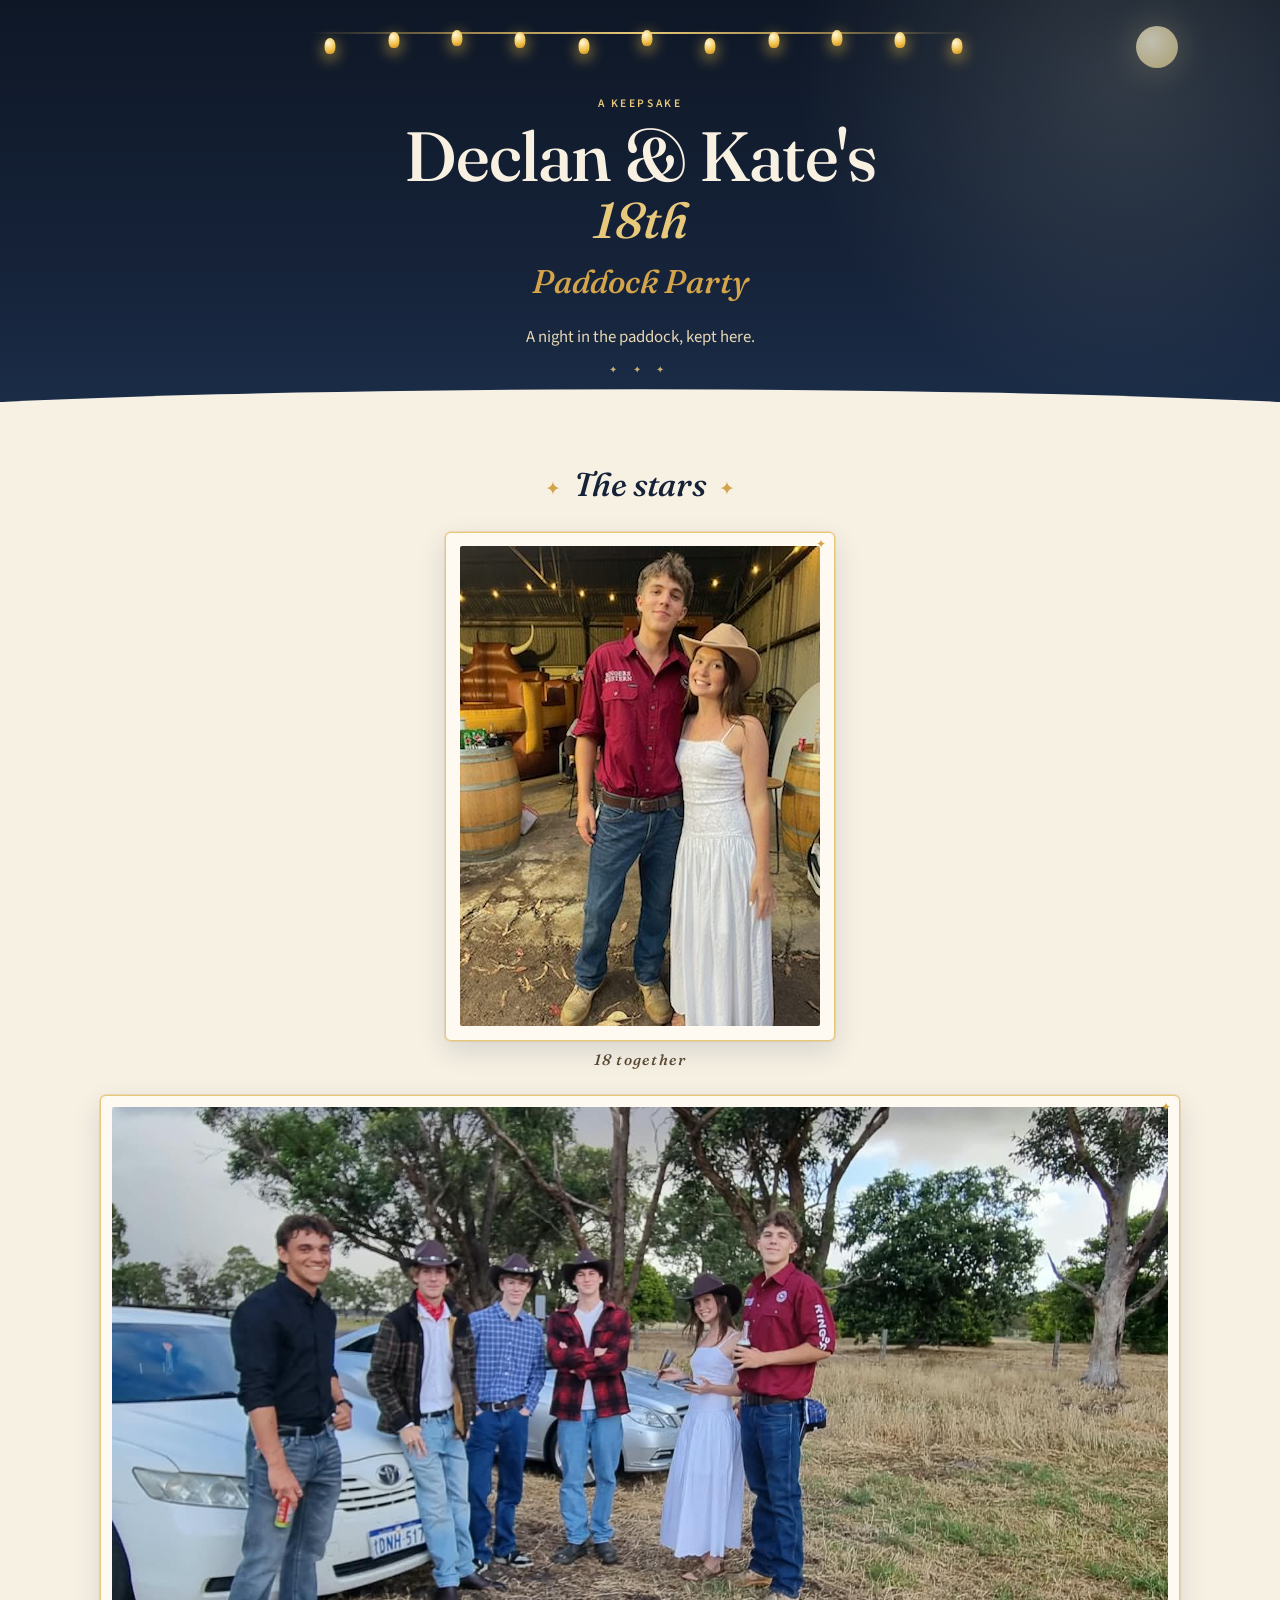
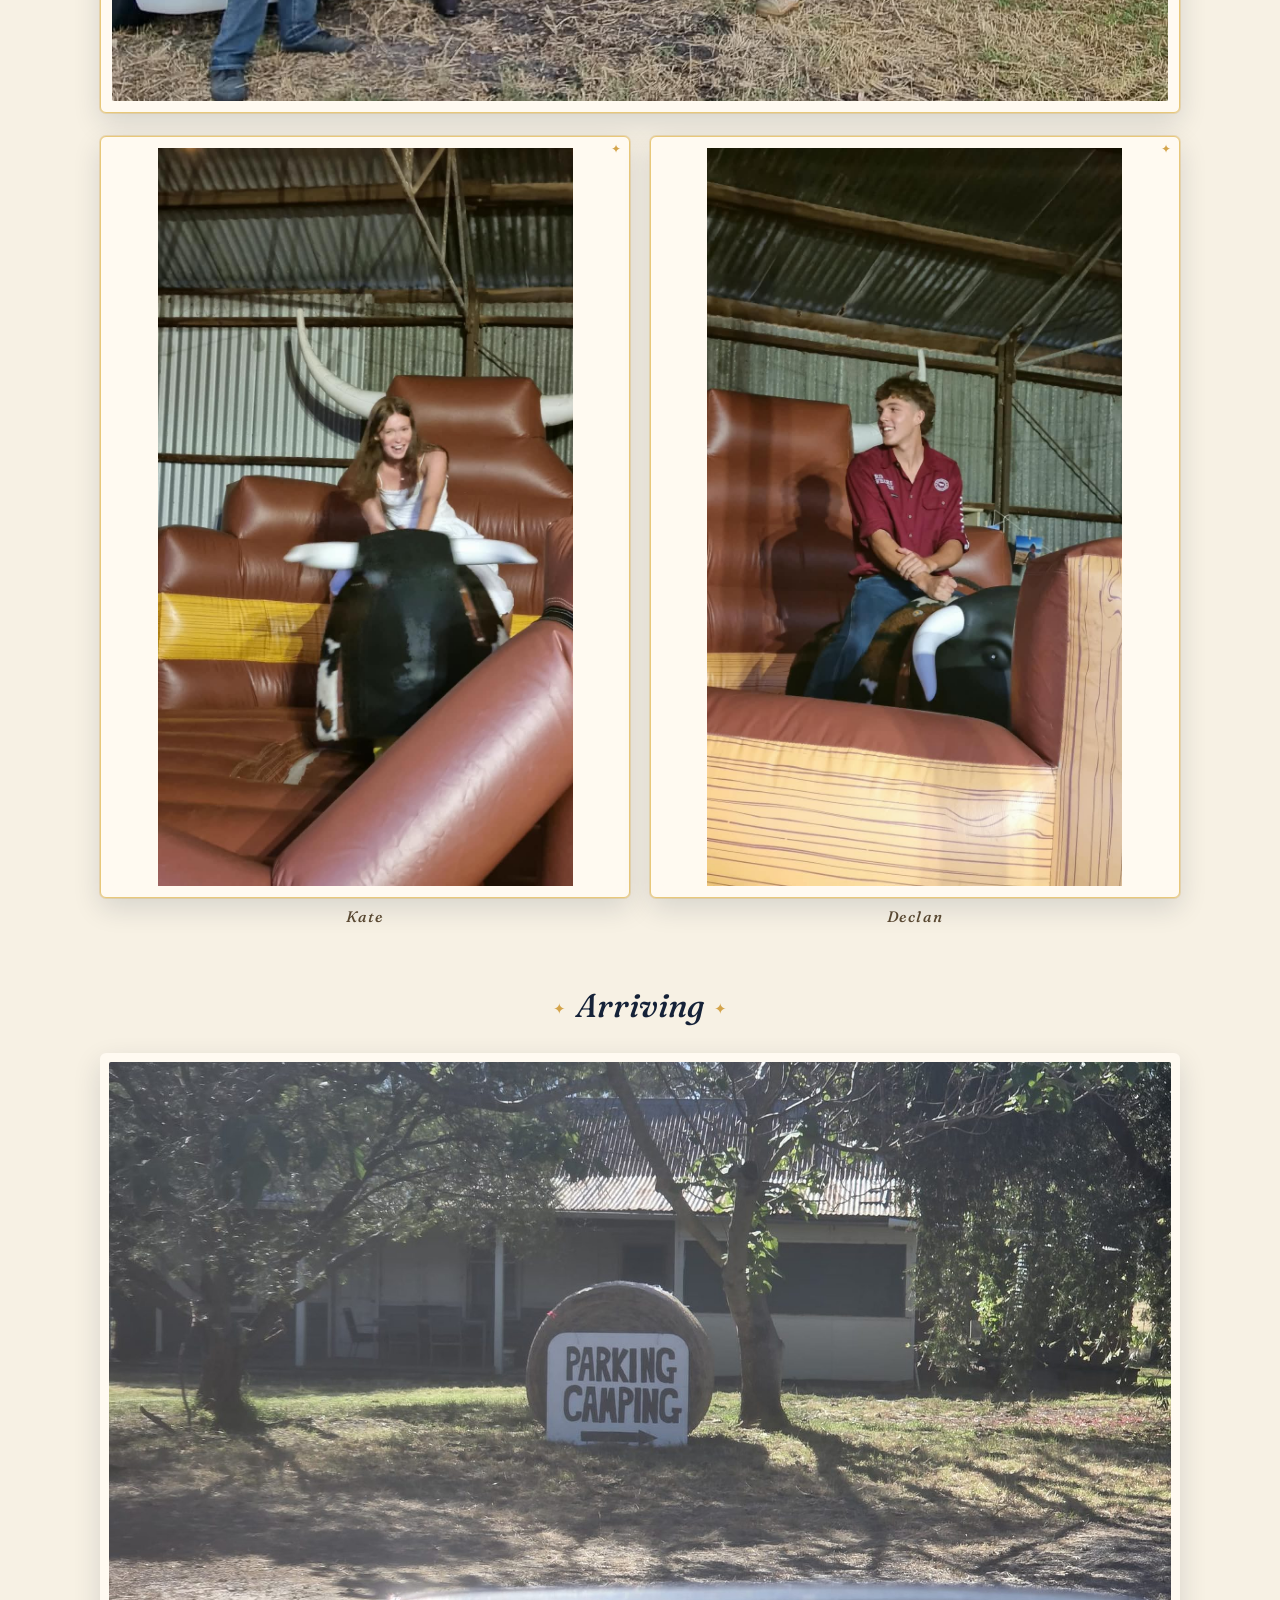
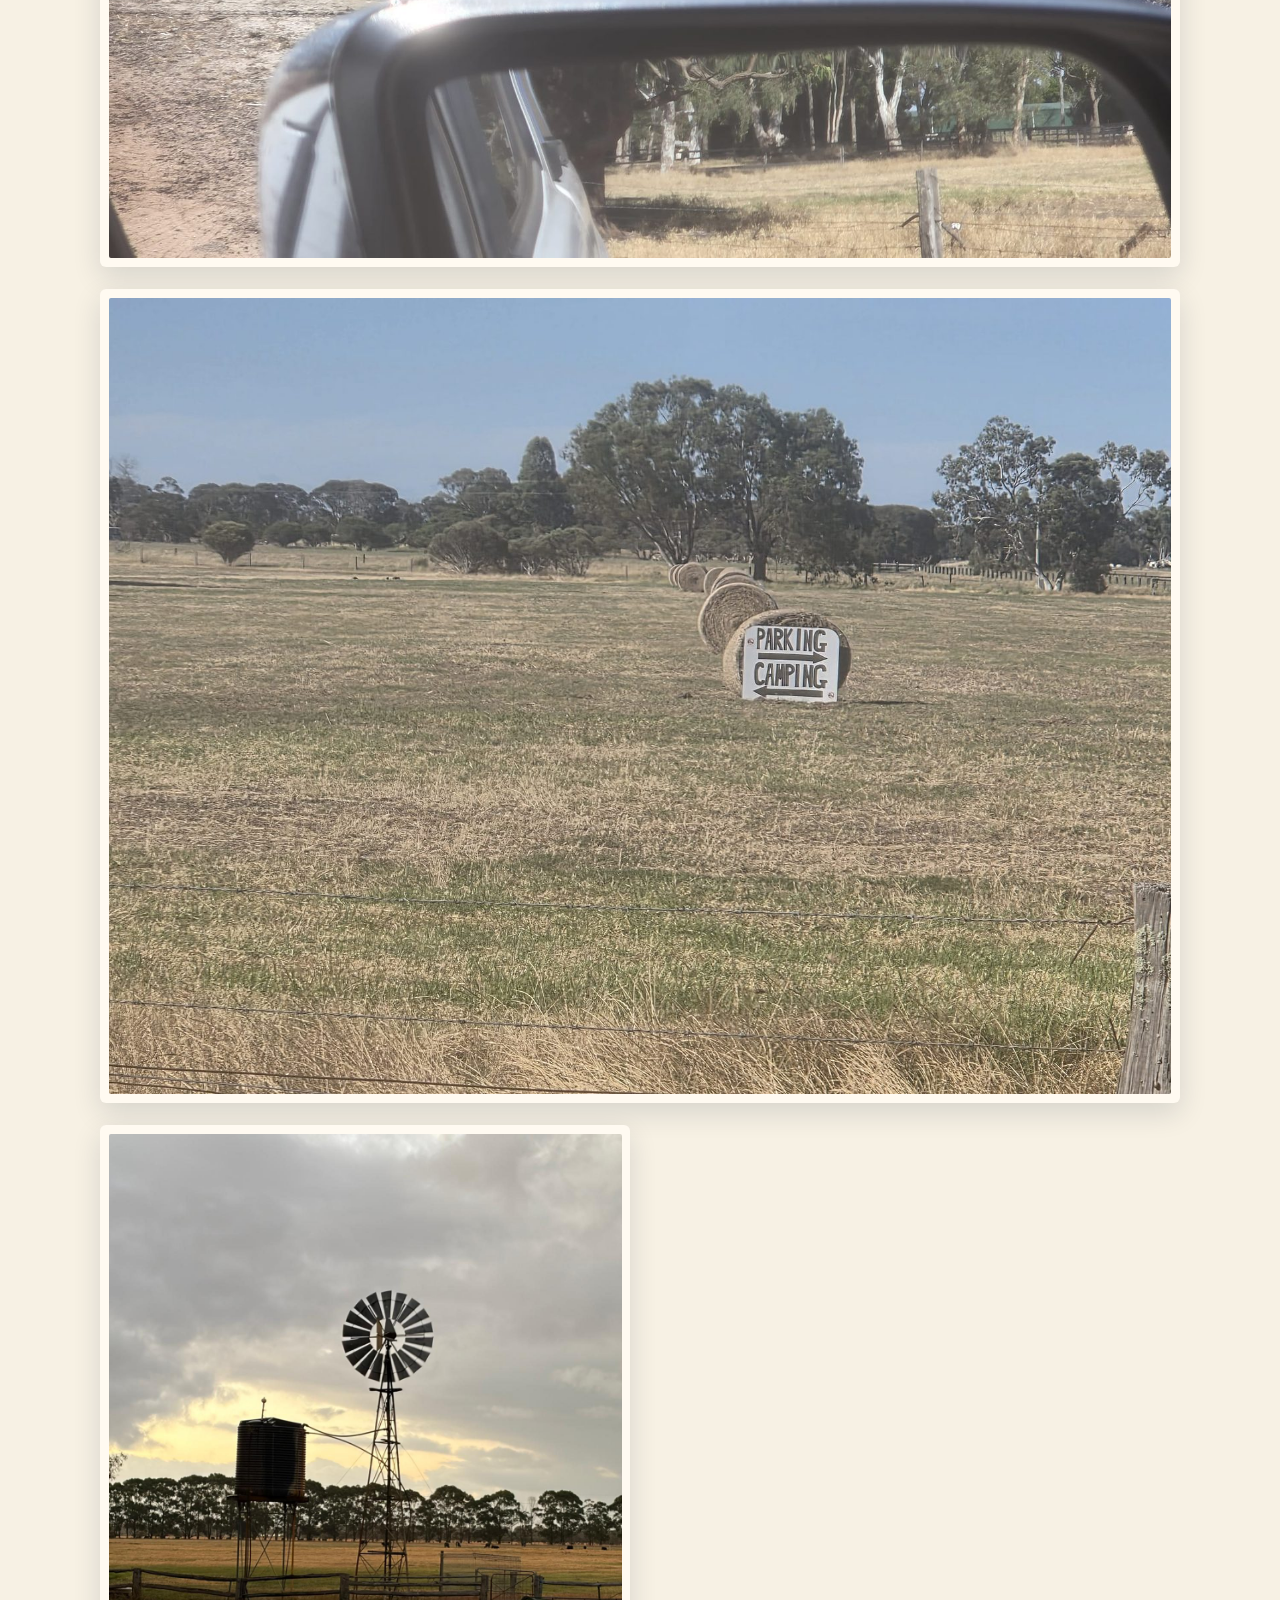
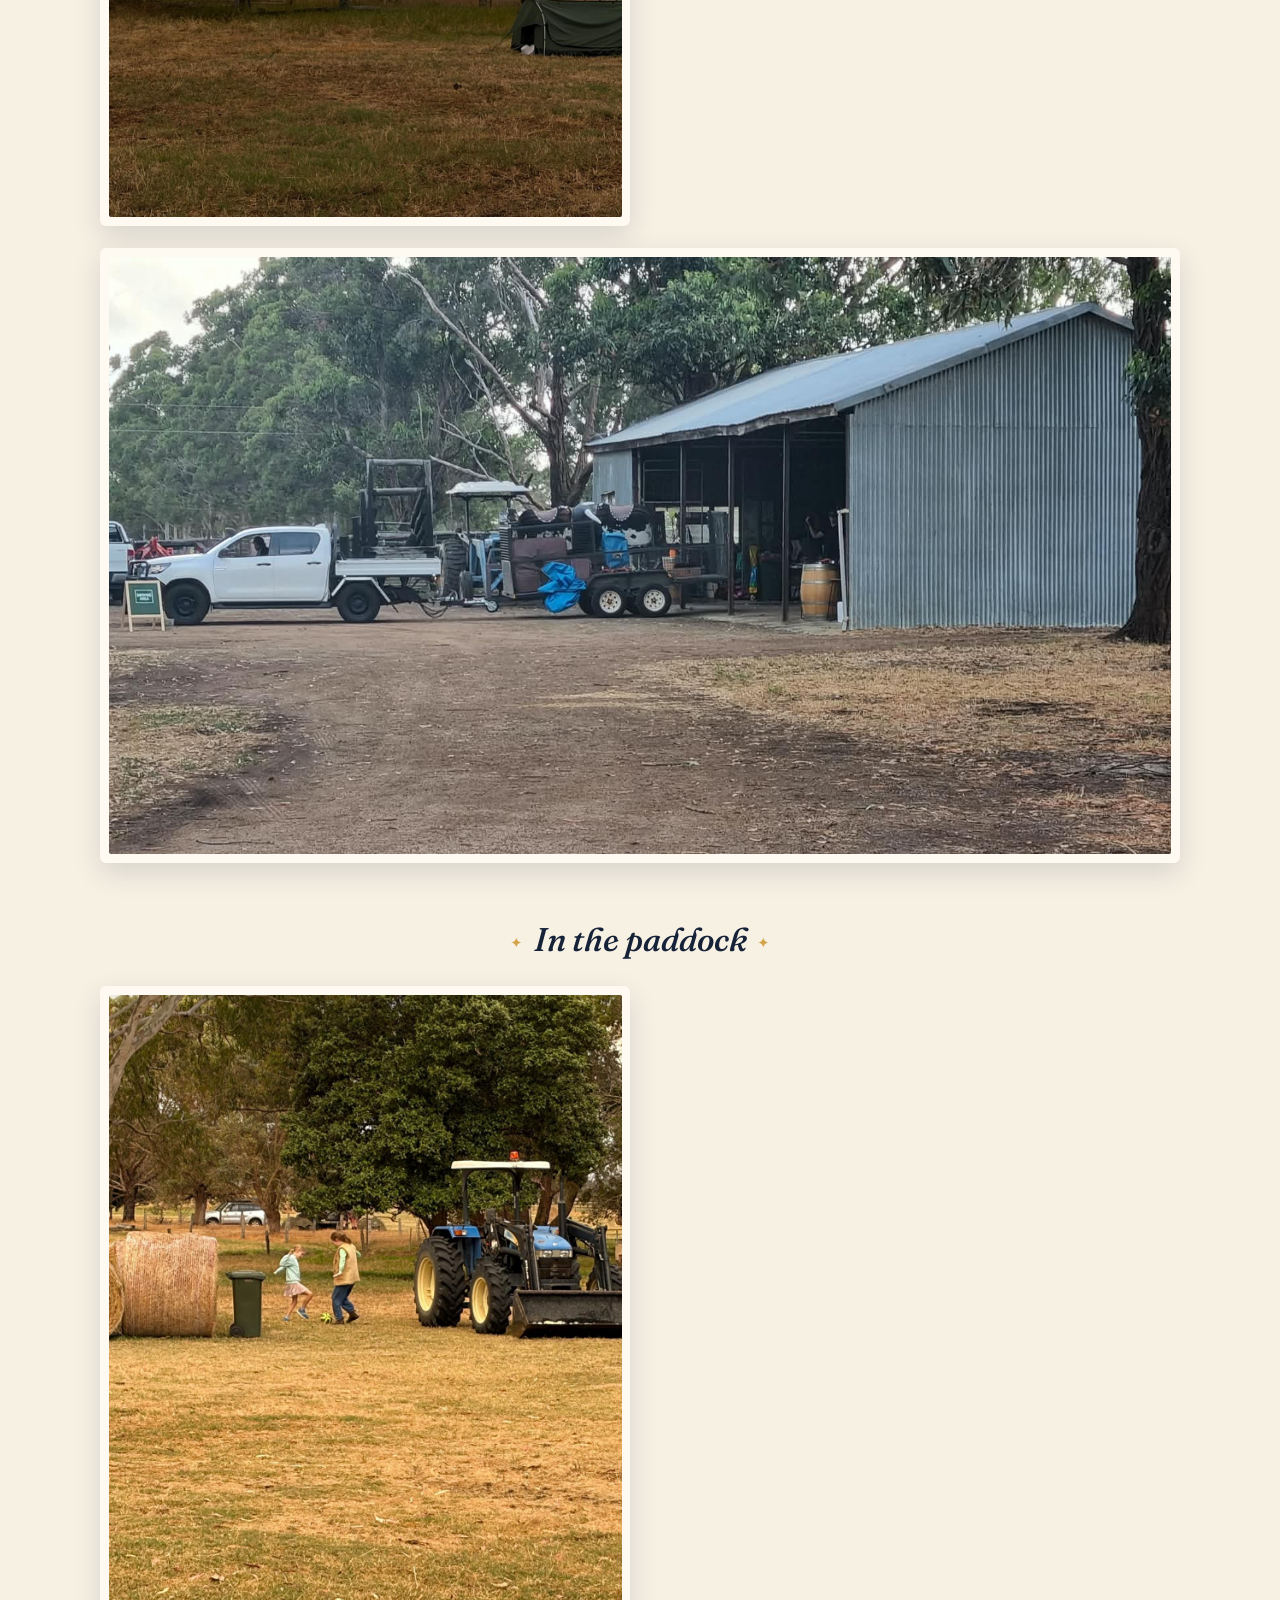
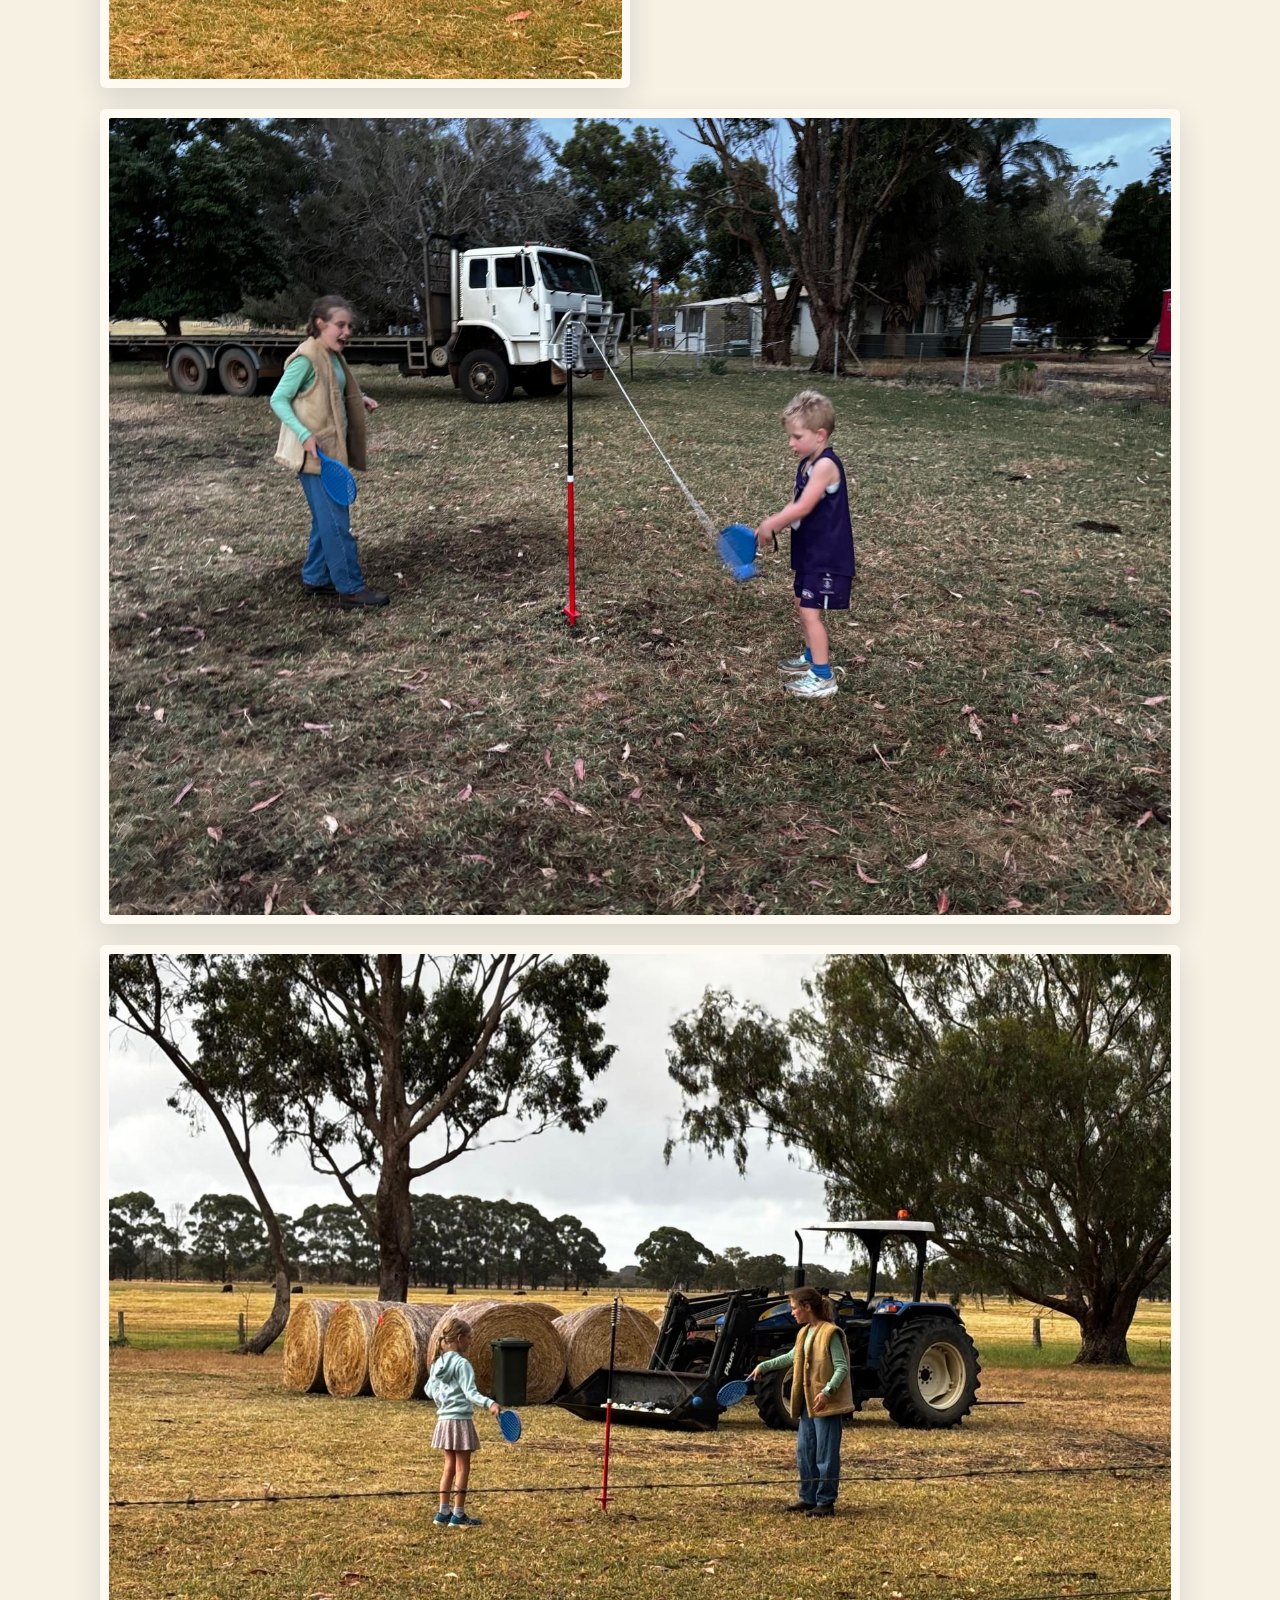
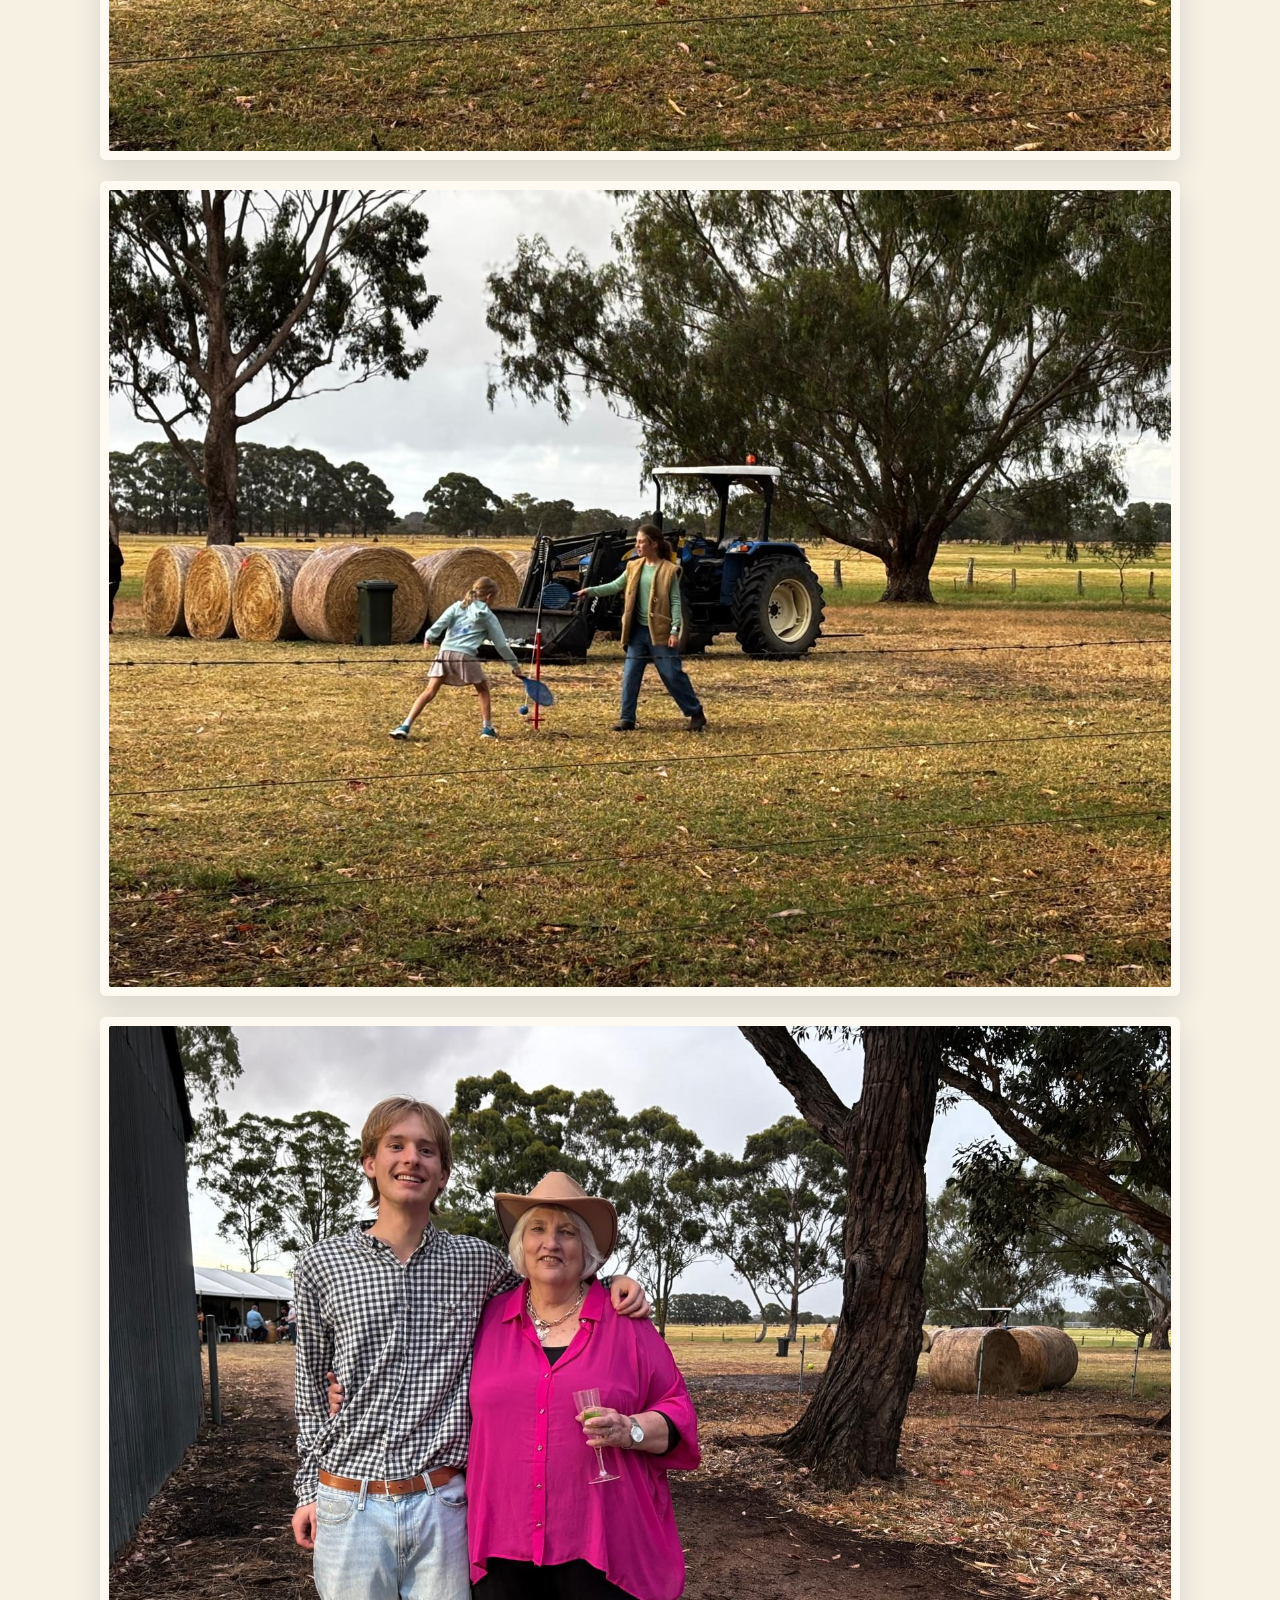
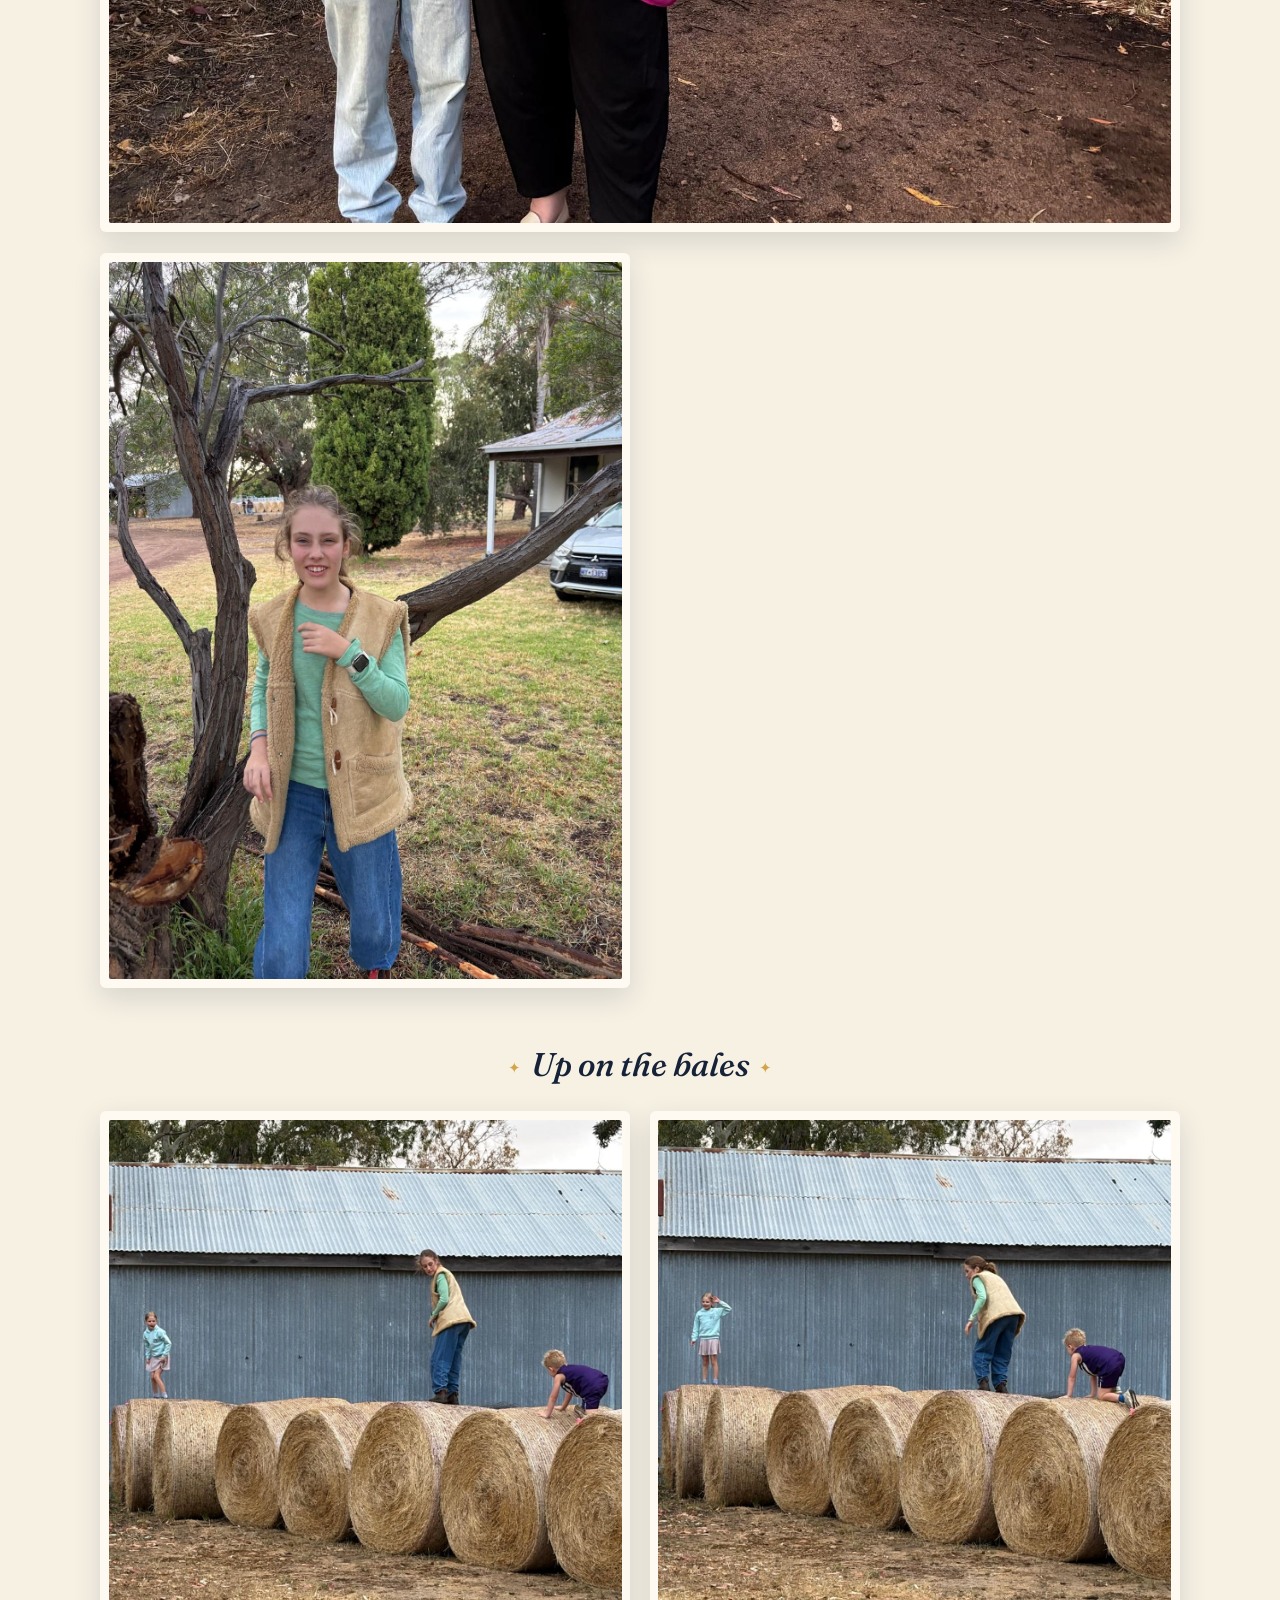
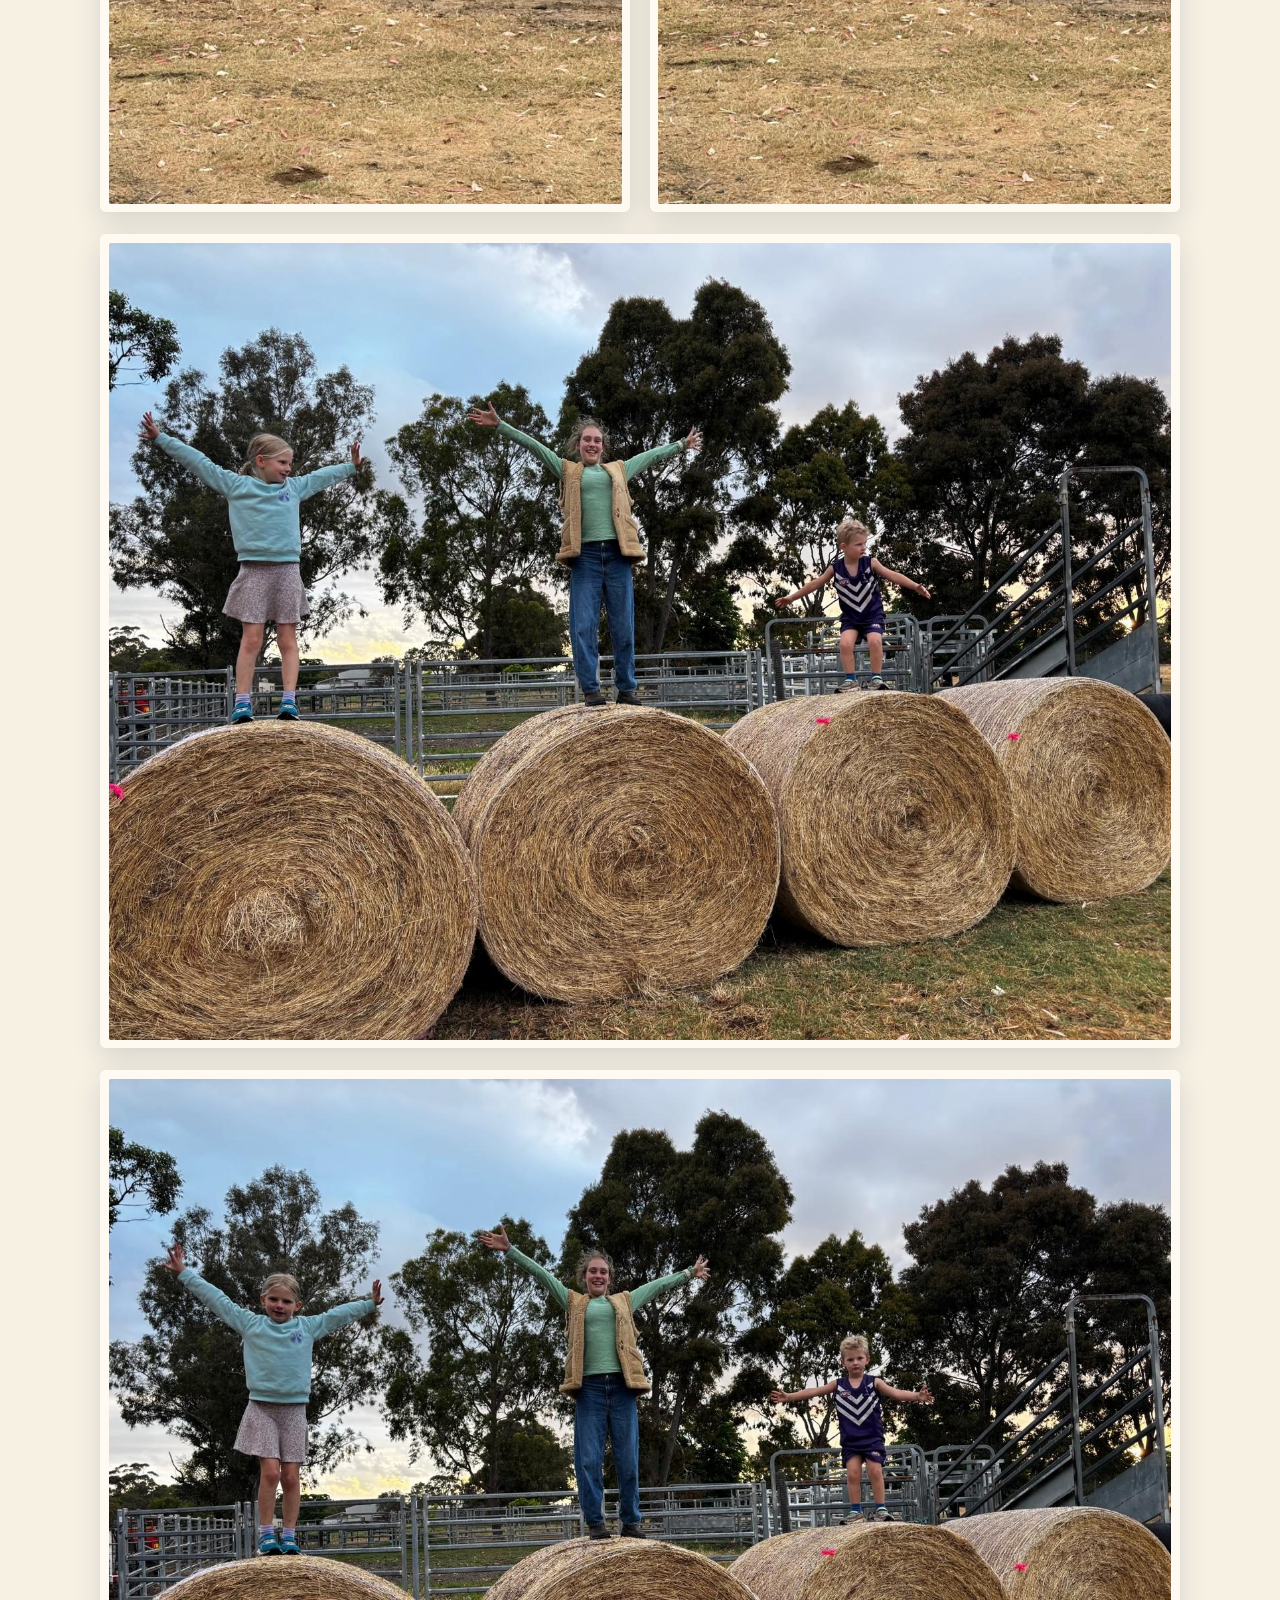
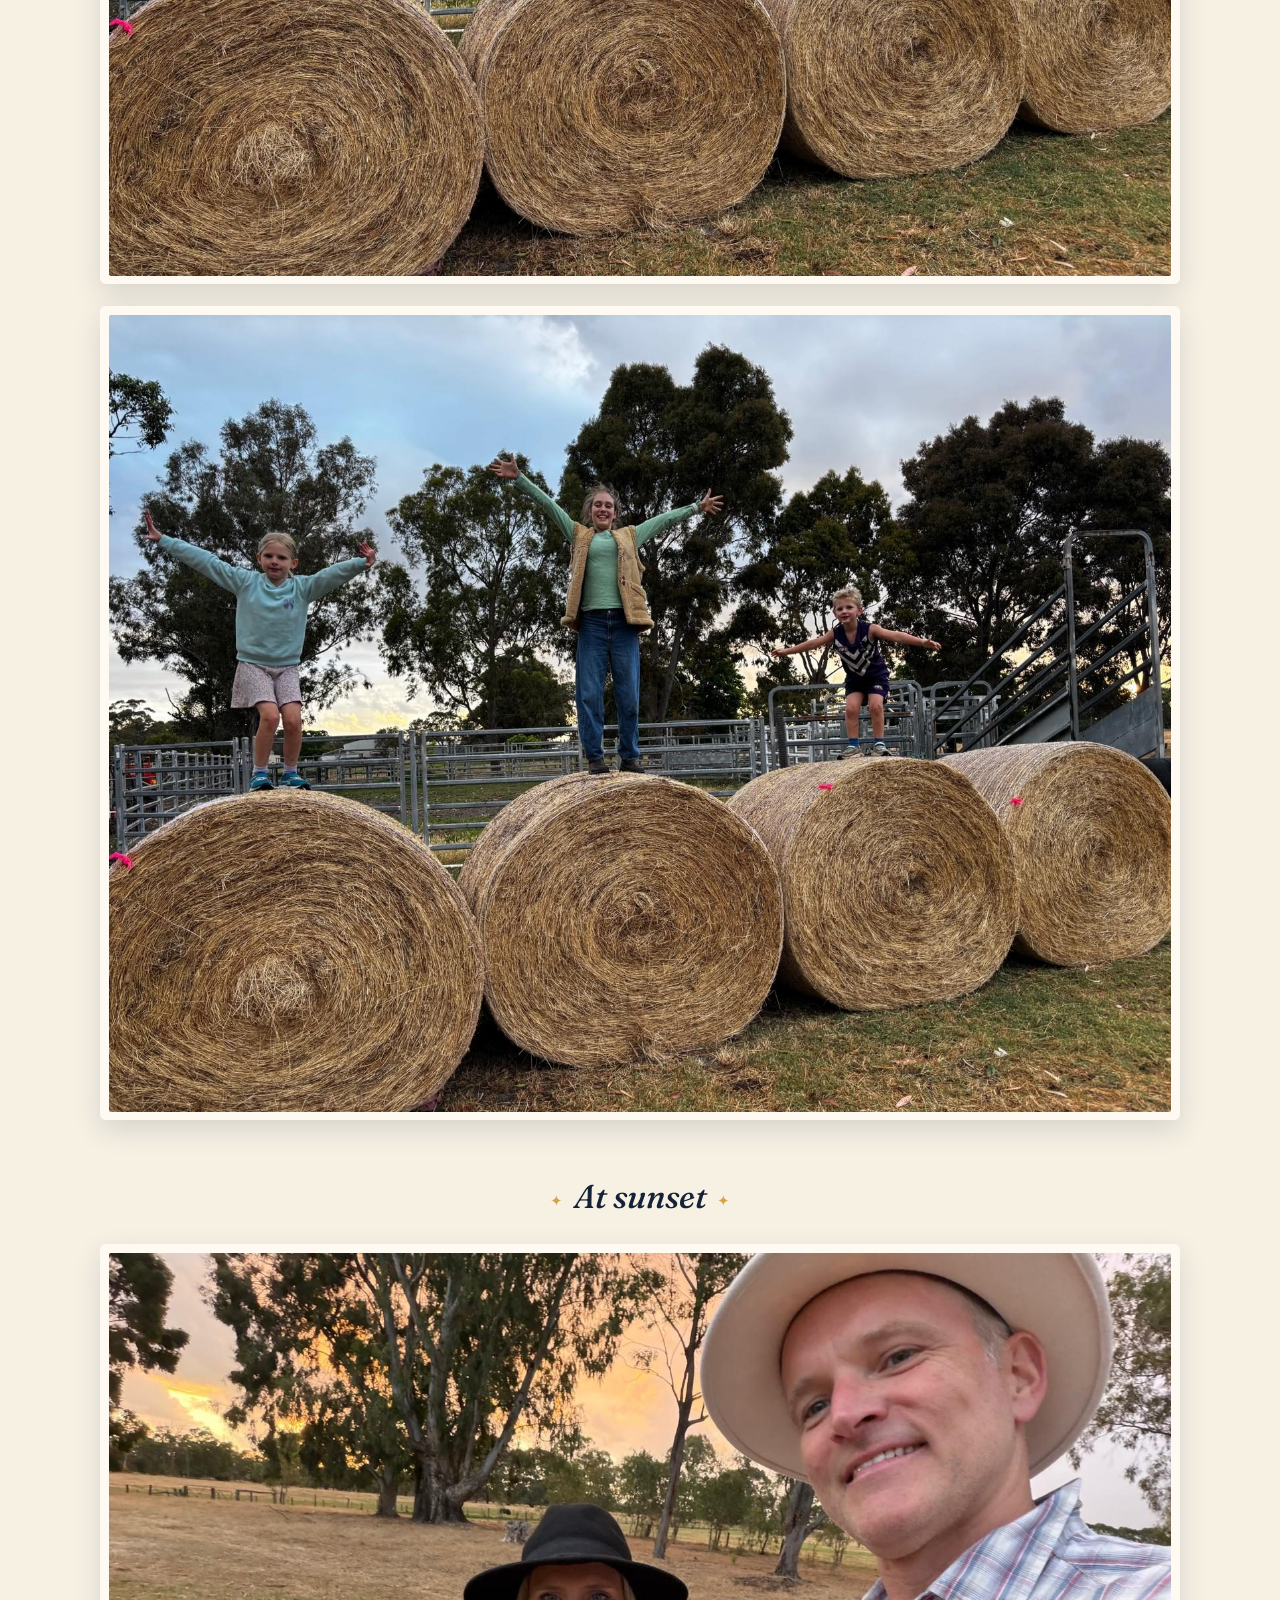
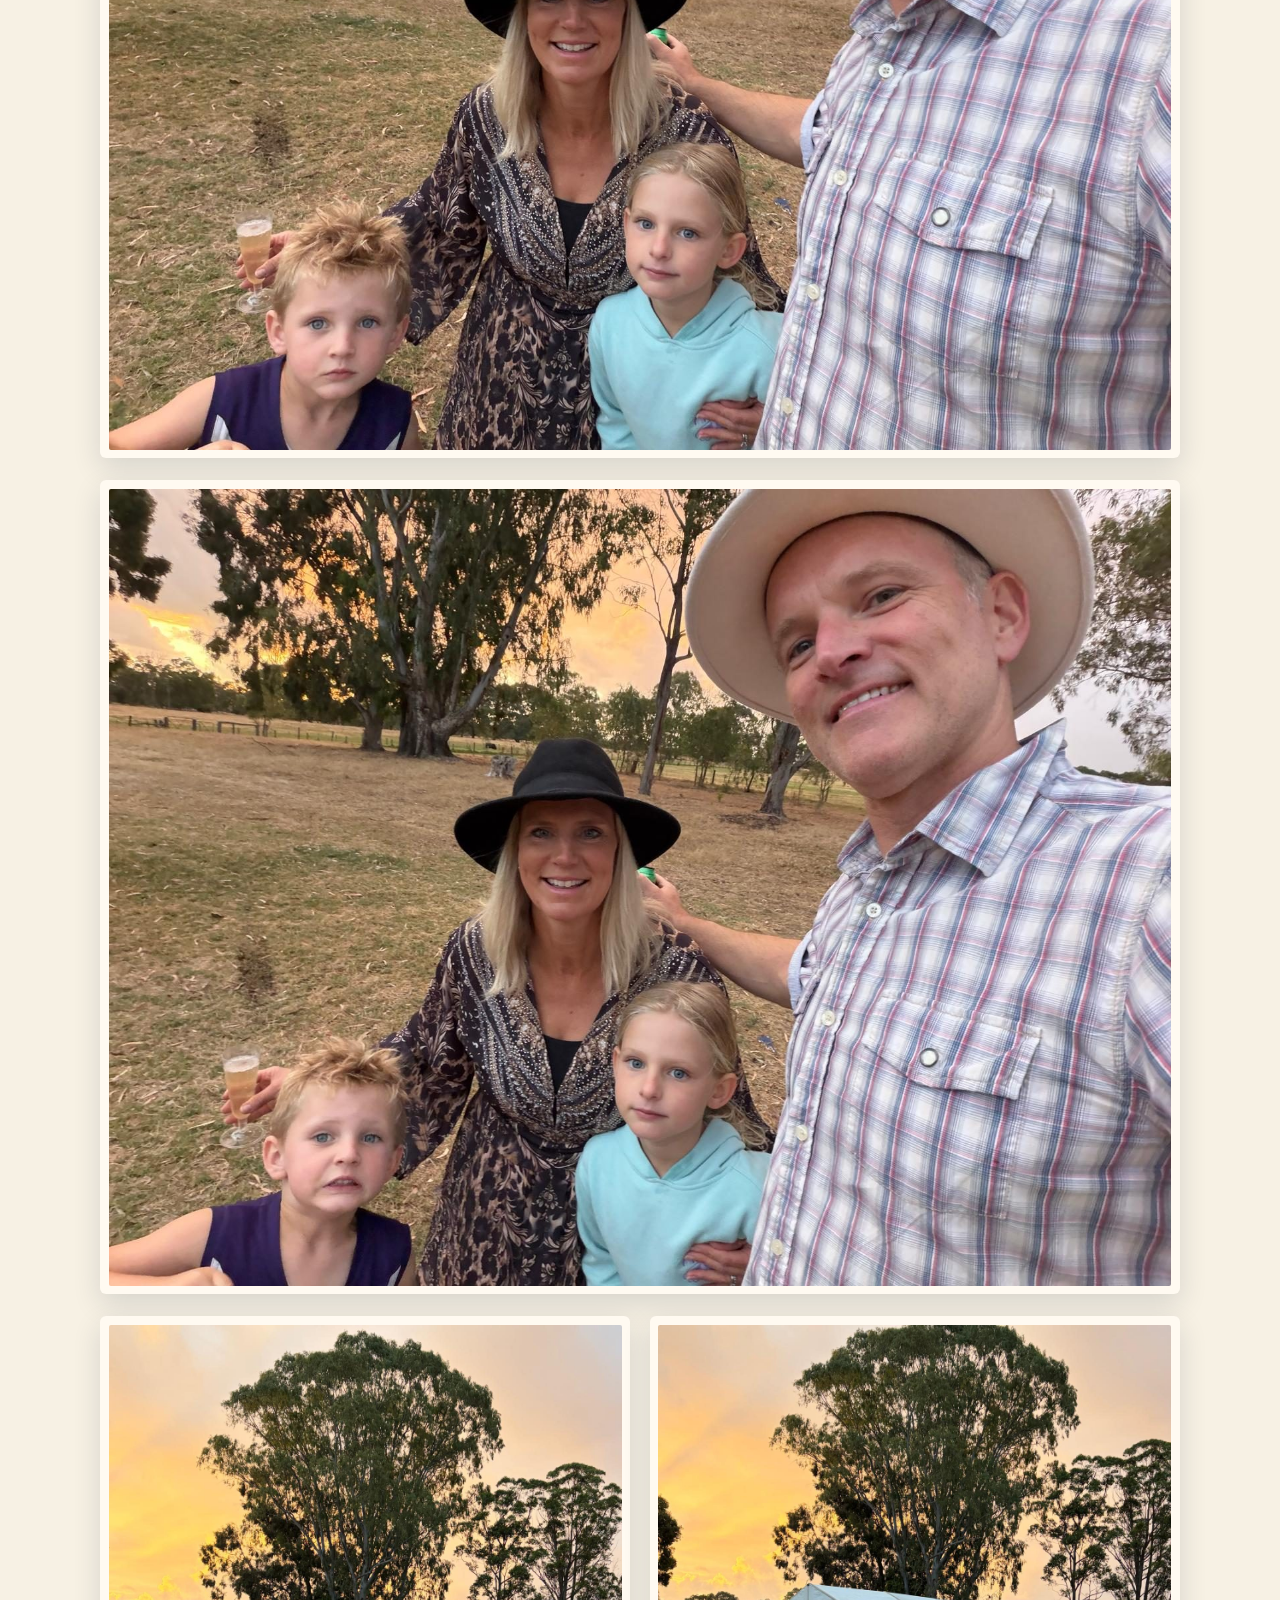
==== commit 79866dac: "Add the ute-and-shed and baler-trio photographs Two new unique photos: the ute beside the shed in Ar" ====
--- a/index.html
+++ b/index.html
@@ -547,39 +547,44 @@
         <img src="img/07-windmill.jpg" alt="A windmill and water tank in a paddock, with a swag by the fence under a cloudy sky" width="1200" height="1600" loading="lazy">
       </button>
     </figure>
+    <figure class="card wide">
+      <button type="button" class="shot" data-slide="7" aria-label="A white ute and a trailer parked beside a corrugated iron shed">
+        <img src="img/08-ute-and-shed.jpg" alt="A white ute and a trailer parked beside a corrugated iron shed" width="1600" height="900" loading="lazy">
+      </button>
+    </figure>
       </div>
     </section>
     <section class="section" id="section-paddock">
       <header class="section-head"><h2>In the paddock</h2></header>
       <div class="gallery">
     <figure class="card">
-      <button type="button" class="shot" data-slide="7" aria-label="Two children and a ball on dry grass beside a blue tractor and a round hay bale">
-        <img src="img/08-tractor.jpg" alt="Two children and a ball on dry grass beside a blue tractor and a round hay bale" width="1200" height="1600" loading="lazy">
-      </button>
-    </figure>
-    <figure class="card wide">
-      <button type="button" class="shot" data-slide="8" aria-label="Two children playing totem tennis on the grass, with a white truck behind them">
-        <img src="img/09-totem-tennis-truck.jpg" alt="Two children playing totem tennis on the grass, with a white truck behind them" width="1600" height="1200" loading="lazy">
-      </button>
-    </figure>
-    <figure class="card wide">
-      <button type="button" class="shot" data-slide="9" aria-label="Two children playing totem tennis beside a blue tractor and a row of hay bales">
-        <img src="img/10-totem-tennis-tractor.jpg" alt="Two children playing totem tennis beside a blue tractor and a row of hay bales" width="1600" height="1200" loading="lazy">
-      </button>
-    </figure>
-    <figure class="card wide">
-      <button type="button" class="shot" data-slide="10" aria-label="A child swinging at totem tennis beside a blue tractor and hay bales">
-        <img src="img/11-totem-tennis-swing.jpg" alt="A child swinging at totem tennis beside a blue tractor and hay bales" width="1600" height="1200" loading="lazy">
-      </button>
-    </figure>
-    <figure class="card wide">
-      <button type="button" class="shot" data-slide="11" aria-label="A young man in a checked shirt standing with a woman in a pink shirt and a hat, beside a shed">
-        <img src="img/12-checked-and-pink.jpg" alt="A young man in a checked shirt standing with a woman in a pink shirt and a hat, beside a shed" width="1600" height="1200" loading="lazy">
-      </button>
-    </figure>
-    <figure class="card">
-      <button type="button" class="shot" data-slide="12" aria-label="A girl in a sheepskin vest standing beside a weathered tree">
-        <img src="img/13-by-the-tree.jpg" alt="A girl in a sheepskin vest standing beside a weathered tree" width="1145" height="1600" loading="lazy">
+      <button type="button" class="shot" data-slide="8" aria-label="Two children and a ball on dry grass beside a blue tractor and a round hay bale">
+        <img src="img/09-tractor.jpg" alt="Two children and a ball on dry grass beside a blue tractor and a round hay bale" width="1200" height="1600" loading="lazy">
+      </button>
+    </figure>
+    <figure class="card wide">
+      <button type="button" class="shot" data-slide="9" aria-label="Two children playing totem tennis on the grass, with a white truck behind them">
+        <img src="img/10-totem-tennis-truck.jpg" alt="Two children playing totem tennis on the grass, with a white truck behind them" width="1600" height="1200" loading="lazy">
+      </button>
+    </figure>
+    <figure class="card wide">
+      <button type="button" class="shot" data-slide="10" aria-label="Two children playing totem tennis beside a blue tractor and a row of hay bales">
+        <img src="img/11-totem-tennis-tractor.jpg" alt="Two children playing totem tennis beside a blue tractor and a row of hay bales" width="1600" height="1200" loading="lazy">
+      </button>
+    </figure>
+    <figure class="card wide">
+      <button type="button" class="shot" data-slide="11" aria-label="A child swinging at totem tennis beside a blue tractor and hay bales">
+        <img src="img/12-totem-tennis-swing.jpg" alt="A child swinging at totem tennis beside a blue tractor and hay bales" width="1600" height="1200" loading="lazy">
+      </button>
+    </figure>
+    <figure class="card wide">
+      <button type="button" class="shot" data-slide="12" aria-label="A young man in a checked shirt standing with a woman in a pink shirt and a hat, beside a shed">
+        <img src="img/13-checked-and-pink.jpg" alt="A young man in a checked shirt standing with a woman in a pink shirt and a hat, beside a shed" width="1600" height="1200" loading="lazy">
+      </button>
+    </figure>
+    <figure class="card">
+      <button type="button" class="shot" data-slide="13" aria-label="A girl in a sheepskin vest standing beside a weathered tree">
+        <img src="img/14-by-the-tree.jpg" alt="A girl in a sheepskin vest standing beside a weathered tree" width="1145" height="1600" loading="lazy">
       </button>
     </figure>
       </div>
@@ -588,28 +593,28 @@
       <header class="section-head"><h2>Up on the bales</h2></header>
       <div class="gallery">
     <figure class="card">
-      <button type="button" class="shot" data-slide="13" aria-label="Three children climbing a row of round hay bales beside a corrugated-iron shed">
-        <img src="img/14-climbing-bales.jpg" alt="Three children climbing a row of round hay bales beside a corrugated-iron shed" width="1200" height="1600" loading="lazy">
-      </button>
-    </figure>
-    <figure class="card">
-      <button type="button" class="shot" data-slide="14" aria-label="Three children on a row of round hay bales beside a corrugated-iron shed, one shading her eyes">
-        <img src="img/15-climbing-bales-alt.jpg" alt="Three children on a row of round hay bales beside a corrugated-iron shed, one shading her eyes" width="1200" height="1600" loading="lazy">
-      </button>
-    </figure>
-    <figure class="card wide">
-      <button type="button" class="shot" data-slide="15" aria-label="Three children standing on round hay bales with their arms raised">
-        <img src="img/16-arms-up.jpg" alt="Three children standing on round hay bales with their arms raised" width="1600" height="1200" loading="lazy">
-      </button>
-    </figure>
-    <figure class="card wide">
-      <button type="button" class="shot" data-slide="16" aria-label="Three children standing on round hay bales with their arms raised, smiling toward the camera">
-        <img src="img/17-arms-up-alt.jpg" alt="Three children standing on round hay bales with their arms raised, smiling toward the camera" width="1600" height="1200" loading="lazy">
-      </button>
-    </figure>
-    <figure class="card wide">
-      <button type="button" class="shot" data-slide="17" aria-label="Three children standing on round hay bales with their arms raised, one looking to the side">
-        <img src="img/18-arms-up-alt-2.jpg" alt="Three children standing on round hay bales with their arms raised, one looking to the side" width="1600" height="1200" loading="lazy">
+      <button type="button" class="shot" data-slide="14" aria-label="Three children climbing a row of round hay bales beside a corrugated-iron shed">
+        <img src="img/15-climbing-bales.jpg" alt="Three children climbing a row of round hay bales beside a corrugated-iron shed" width="1200" height="1600" loading="lazy">
+      </button>
+    </figure>
+    <figure class="card">
+      <button type="button" class="shot" data-slide="15" aria-label="Three children on a row of round hay bales beside a corrugated-iron shed, one shading her eyes">
+        <img src="img/16-climbing-bales-alt.jpg" alt="Three children on a row of round hay bales beside a corrugated-iron shed, one shading her eyes" width="1200" height="1600" loading="lazy">
+      </button>
+    </figure>
+    <figure class="card wide">
+      <button type="button" class="shot" data-slide="16" aria-label="Three children standing on round hay bales with their arms raised">
+        <img src="img/17-arms-up.jpg" alt="Three children standing on round hay bales with their arms raised" width="1600" height="1200" loading="lazy">
+      </button>
+    </figure>
+    <figure class="card wide">
+      <button type="button" class="shot" data-slide="17" aria-label="Three children standing on round hay bales with their arms raised, smiling toward the camera">
+        <img src="img/18-arms-up-alt.jpg" alt="Three children standing on round hay bales with their arms raised, smiling toward the camera" width="1600" height="1200" loading="lazy">
+      </button>
+    </figure>
+    <figure class="card wide">
+      <button type="button" class="shot" data-slide="18" aria-label="Three children standing on round hay bales with their arms raised, one looking to the side">
+        <img src="img/19-arms-up-alt-2.jpg" alt="Three children standing on round hay bales with their arms raised, one looking to the side" width="1600" height="1200" loading="lazy">
       </button>
     </figure>
       </div>
@@ -618,33 +623,33 @@
       <header class="section-head"><h2>At sunset</h2></header>
       <div class="gallery">
     <figure class="card wide">
-      <button type="button" class="shot" data-slide="18" aria-label="A family selfie at sunset: a man in a white hat, a woman in a black hat, and two children">
-        <img src="img/19-family-sunset.jpg" alt="A family selfie at sunset: a man in a white hat, a woman in a black hat, and two children" width="1600" height="1200" loading="lazy">
-      </button>
-    </figure>
-    <figure class="card wide">
-      <button type="button" class="shot" data-slide="19" aria-label="A family selfie at sunset in the paddock: a man in a white hat, a woman in a black hat, and two children">
-        <img src="img/20-family-sunset-alt.jpg" alt="A family selfie at sunset in the paddock: a man in a white hat, a woman in a black hat, and two children" width="1600" height="1200" loading="lazy">
-      </button>
-    </figure>
-    <figure class="card">
-      <button type="button" class="shot" data-slide="20" aria-label="A girl hugging a boy in front of a white marquee at sunset">
-        <img src="img/21-hug-marquee.jpg" alt="A girl hugging a boy in front of a white marquee at sunset" width="1200" height="1600" loading="lazy">
-      </button>
-    </figure>
-    <figure class="card">
-      <button type="button" class="shot" data-slide="21" aria-label="A girl hugging a boy in front of a white marquee at sunset, with a hay bale at the side">
-        <img src="img/22-hug-marquee-alt.jpg" alt="A girl hugging a boy in front of a white marquee at sunset, with a hay bale at the side" width="1200" height="1600" loading="lazy">
-      </button>
-    </figure>
-    <figure class="card">
-      <button type="button" class="shot" data-slide="22" aria-label="Two children walking toward a white marquee at sunset">
-        <img src="img/23-kids-to-marquee.jpg" alt="Two children walking toward a white marquee at sunset" width="1200" height="1600" loading="lazy">
-      </button>
-    </figure>
-    <figure class="card">
-      <button type="button" class="shot" data-slide="23" aria-label="Two men walking toward a white marquee at sunset">
-        <img src="img/24-heading-to-marquee.jpg" alt="Two men walking toward a white marquee at sunset" width="1200" height="1600" loading="lazy">
+      <button type="button" class="shot" data-slide="19" aria-label="A family selfie at sunset: a man in a white hat, a woman in a black hat, and two children">
+        <img src="img/20-family-sunset.jpg" alt="A family selfie at sunset: a man in a white hat, a woman in a black hat, and two children" width="1600" height="1200" loading="lazy">
+      </button>
+    </figure>
+    <figure class="card wide">
+      <button type="button" class="shot" data-slide="20" aria-label="A family selfie at sunset in the paddock: a man in a white hat, a woman in a black hat, and two children">
+        <img src="img/21-family-sunset-alt.jpg" alt="A family selfie at sunset in the paddock: a man in a white hat, a woman in a black hat, and two children" width="1600" height="1200" loading="lazy">
+      </button>
+    </figure>
+    <figure class="card">
+      <button type="button" class="shot" data-slide="21" aria-label="A girl hugging a boy in front of a white marquee at sunset">
+        <img src="img/22-hug-marquee.jpg" alt="A girl hugging a boy in front of a white marquee at sunset" width="1200" height="1600" loading="lazy">
+      </button>
+    </figure>
+    <figure class="card">
+      <button type="button" class="shot" data-slide="22" aria-label="A girl hugging a boy in front of a white marquee at sunset, with a hay bale at the side">
+        <img src="img/23-hug-marquee-alt.jpg" alt="A girl hugging a boy in front of a white marquee at sunset, with a hay bale at the side" width="1200" height="1600" loading="lazy">
+      </button>
+    </figure>
+    <figure class="card">
+      <button type="button" class="shot" data-slide="23" aria-label="Two children walking toward a white marquee at sunset">
+        <img src="img/24-kids-to-marquee.jpg" alt="Two children walking toward a white marquee at sunset" width="1200" height="1600" loading="lazy">
+      </button>
+    </figure>
+    <figure class="card">
+      <button type="button" class="shot" data-slide="24" aria-label="Two men walking toward a white marquee at sunset">
+        <img src="img/25-heading-to-marquee.jpg" alt="Two men walking toward a white marquee at sunset" width="1200" height="1600" loading="lazy">
       </button>
     </figure>
       </div>
@@ -653,8 +658,13 @@
       <header class="section-head"><h2>Around the shed</h2></header>
       <div class="gallery">
     <figure class="card">
-      <button type="button" class="shot" data-slide="24" aria-label="Three men talking beside wine barrels and a red New Holland baler in a shed">
-        <img src="img/25-shed-baler.jpg" alt="Three men talking beside wine barrels and a red New Holland baler in a shed" width="1200" height="1600" loading="lazy">
+      <button type="button" class="shot" data-slide="25" aria-label="Three men talking beside wine barrels and a red New Holland baler in a shed">
+        <img src="img/26-shed-baler.jpg" alt="Three men talking beside wine barrels and a red New Holland baler in a shed" width="1200" height="1600" loading="lazy">
+      </button>
+    </figure>
+    <figure class="card">
+      <button type="button" class="shot" data-slide="26" aria-label="Three men sitting in chairs in a shed, in front of a red New Holland baler">
+        <img src="img/27-three-by-the-baler.jpg" alt="Three men sitting in chairs in a shed, in front of a red New Holland baler" width="1514" height="1600" loading="lazy">
       </button>
     </figure>
       </div>
@@ -663,33 +673,33 @@
       <header class="section-head"><h2>Riding the bull</h2></header>
       <div class="gallery">
     <figure class="card wide">
-      <button type="button" class="shot" data-slide="25" aria-label="People standing in an inflatable mechanical bull arena under festoon lights in a shed">
-        <img src="img/26-bull-arena.jpg" alt="People standing in an inflatable mechanical bull arena under festoon lights in a shed" width="1600" height="1200" loading="lazy">
-      </button>
-    </figure>
-    <figure class="card wide">
-      <button type="button" class="shot" data-slide="26" aria-label="People around an inflatable mechanical bull arena under festoon lights in a shed, with a yellow control box in the foreground">
-        <img src="img/27-bull-arena-alt.jpg" alt="People around an inflatable mechanical bull arena under festoon lights in a shed, with a yellow control box in the foreground" width="1600" height="1200" loading="lazy">
-      </button>
-    </figure>
-    <figure class="card">
-      <button type="button" class="shot" data-slide="27" aria-label="A young man in a checked shirt riding an inflatable mechanical bull">
-        <img src="img/28-riding-the-bull.jpg" alt="A young man in a checked shirt riding an inflatable mechanical bull" width="1200" height="1600" loading="lazy">
-      </button>
-    </figure>
-    <figure class="card">
-      <button type="button" class="shot" data-slide="28" aria-label="A close view of a young man in a checked shirt riding the mechanical bull">
-        <img src="img/29-holding-on.jpg" alt="A close view of a young man in a checked shirt riding the mechanical bull" width="1200" height="1600" loading="lazy">
-      </button>
-    </figure>
-    <figure class="card">
-      <button type="button" class="shot" data-slide="29" aria-label="A man riding the mechanical bull while someone works a yellow control box">
-        <img src="img/30-a-go-on-the-bull.jpg" alt="A man riding the mechanical bull while someone works a yellow control box" width="1200" height="1600" loading="lazy">
-      </button>
-    </figure>
-    <figure class="card">
-      <button type="button" class="shot" data-slide="30" aria-label="A man at the mechanical bull while another works the yellow control box">
-        <img src="img/31-at-the-controls.jpg" alt="A man at the mechanical bull while another works the yellow control box" width="1200" height="1600" loading="lazy">
+      <button type="button" class="shot" data-slide="27" aria-label="People standing in an inflatable mechanical bull arena under festoon lights in a shed">
+        <img src="img/28-bull-arena.jpg" alt="People standing in an inflatable mechanical bull arena under festoon lights in a shed" width="1600" height="1200" loading="lazy">
+      </button>
+    </figure>
+    <figure class="card wide">
+      <button type="button" class="shot" data-slide="28" aria-label="People around an inflatable mechanical bull arena under festoon lights in a shed, with a yellow control box in the foreground">
+        <img src="img/29-bull-arena-alt.jpg" alt="People around an inflatable mechanical bull arena under festoon lights in a shed, with a yellow control box in the foreground" width="1600" height="1200" loading="lazy">
+      </button>
+    </figure>
+    <figure class="card">
+      <button type="button" class="shot" data-slide="29" aria-label="A young man in a checked shirt riding an inflatable mechanical bull">
+        <img src="img/30-riding-the-bull.jpg" alt="A young man in a checked shirt riding an inflatable mechanical bull" width="1200" height="1600" loading="lazy">
+      </button>
+    </figure>
+    <figure class="card">
+      <button type="button" class="shot" data-slide="30" aria-label="A close view of a young man in a checked shirt riding the mechanical bull">
+        <img src="img/31-holding-on.jpg" alt="A close view of a young man in a checked shirt riding the mechanical bull" width="1200" height="1600" loading="lazy">
+      </button>
+    </figure>
+    <figure class="card">
+      <button type="button" class="shot" data-slide="31" aria-label="A man riding the mechanical bull while someone works a yellow control box">
+        <img src="img/32-a-go-on-the-bull.jpg" alt="A man riding the mechanical bull while someone works a yellow control box" width="1200" height="1600" loading="lazy">
+      </button>
+    </figure>
+    <figure class="card">
+      <button type="button" class="shot" data-slide="32" aria-label="A man at the mechanical bull while another works the yellow control box">
+        <img src="img/33-at-the-controls.jpg" alt="A man at the mechanical bull while another works the yellow control box" width="1200" height="1600" loading="lazy">
       </button>
     </figure>
     <figure class="card wide video-card">
@@ -705,8 +715,8 @@
       <header class="section-head"><h2>The Best Buckers</h2></header>
       <div class="gallery">
     <figure class="card">
-      <button type="button" class="shot" data-slide="31" aria-label="A whiteboard titled The Best Buckers, listing 1st Jack 55, 2nd Cameron 49, and 3rd Bella 43">
-        <img src="img/32-best-buckers.jpg" alt="A whiteboard titled The Best Buckers, listing 1st Jack 55, 2nd Cameron 49, and 3rd Bella 43" width="1200" height="1600" loading="lazy">
+      <button type="button" class="shot" data-slide="33" aria-label="A whiteboard titled The Best Buckers, listing 1st Jack 55, 2nd Cameron 49, and 3rd Bella 43">
+        <img src="img/34-best-buckers.jpg" alt="A whiteboard titled The Best Buckers, listing 1st Jack 55, 2nd Cameron 49, and 3rd Bella 43" width="1200" height="1600" loading="lazy">
       </button>
     </figure>
       </div>
@@ -715,23 +725,23 @@
       <header class="section-head"><h2>Under the marquee</h2></header>
       <div class="gallery">
     <figure class="card wide">
-      <button type="button" class="shot" data-slide="32" aria-label="People eating and talking at tables under a yellow-lit marquee, with barrels and a line of photos">
-        <img src="img/33-under-the-marquee.jpg" alt="People eating and talking at tables under a yellow-lit marquee, with barrels and a line of photos" width="1600" height="1200" loading="lazy">
-      </button>
-    </figure>
-    <figure class="card wide">
-      <button type="button" class="shot" data-slide="33" aria-label="People gathered at tables and standing under a yellow-lit marquee at dusk, with barrels and a line of photos">
-        <img src="img/34-under-the-marquee-alt.jpg" alt="People gathered at tables and standing under a yellow-lit marquee at dusk, with barrels and a line of photos" width="1600" height="1200" loading="lazy">
-      </button>
-    </figure>
-    <figure class="card">
-      <button type="button" class="shot" data-slide="34" aria-label="Four people standing together for a photograph inside a tent">
-        <img src="img/35-family-in-the-tent.jpg" alt="Four people standing together for a photograph inside a tent" width="1200" height="1600" loading="lazy">
-      </button>
-    </figure>
-    <figure class="card">
-      <button type="button" class="shot" data-slide="35" aria-label="A smiling woman in a dark hat beside a boy sitting on a white chair inside a tent">
-        <img src="img/36-woman-and-boy-in-the-tent.jpg" alt="A smiling woman in a dark hat beside a boy sitting on a white chair inside a tent" width="1200" height="1600" loading="lazy">
+      <button type="button" class="shot" data-slide="34" aria-label="People eating and talking at tables under a yellow-lit marquee, with barrels and a line of photos">
+        <img src="img/35-under-the-marquee.jpg" alt="People eating and talking at tables under a yellow-lit marquee, with barrels and a line of photos" width="1600" height="1200" loading="lazy">
+      </button>
+    </figure>
+    <figure class="card wide">
+      <button type="button" class="shot" data-slide="35" aria-label="People gathered at tables and standing under a yellow-lit marquee at dusk, with barrels and a line of photos">
+        <img src="img/36-under-the-marquee-alt.jpg" alt="People gathered at tables and standing under a yellow-lit marquee at dusk, with barrels and a line of photos" width="1600" height="1200" loading="lazy">
+      </button>
+    </figure>
+    <figure class="card">
+      <button type="button" class="shot" data-slide="36" aria-label="Four people standing together for a photograph inside a tent">
+        <img src="img/37-family-in-the-tent.jpg" alt="Four people standing together for a photograph inside a tent" width="1200" height="1600" loading="lazy">
+      </button>
+    </figure>
+    <figure class="card">
+      <button type="button" class="shot" data-slide="37" aria-label="A smiling woman in a dark hat beside a boy sitting on a white chair inside a tent">
+        <img src="img/38-woman-and-boy-in-the-tent.jpg" alt="A smiling woman in a dark hat beside a boy sitting on a white chair inside a tent" width="1200" height="1600" loading="lazy">
       </button>
     </figure>
       </div>
@@ -740,28 +750,28 @@
       <header class="section-head"><h2>On the dance floor</h2></header>
       <div class="gallery">
     <figure class="card wide">
-      <button type="button" class="shot" data-slide="36" aria-label="People dancing in a tent under blue lights, some wearing hats">
-        <img src="img/37-dance-floor-blue.jpg" alt="People dancing in a tent under blue lights, some wearing hats" width="1600" height="1200" loading="lazy">
-      </button>
-    </figure>
-    <figure class="card wide">
-      <button type="button" class="shot" data-slide="37" aria-label="People dancing in a tent under blue lights, some wearing hats, with arms raised">
-        <img src="img/38-dance-floor-blue-alt.jpg" alt="People dancing in a tent under blue lights, some wearing hats, with arms raised" width="1600" height="1200" loading="lazy">
-      </button>
-    </figure>
-    <figure class="card wide">
-      <button type="button" class="shot" data-slide="38" aria-label="People dancing in a tent under coloured lights, with a rainbow of light on the grass">
-        <img src="img/39-dance-floor-lights.jpg" alt="People dancing in a tent under coloured lights, with a rainbow of light on the grass" width="1600" height="1200" loading="lazy">
-      </button>
-    </figure>
-    <figure class="card wide">
-      <button type="button" class="shot" data-slide="39" aria-label="People dancing in a tent under coloured lights, with a rainbow of light on the grass">
-        <img src="img/40-dance-floor-lights-alt.jpg" alt="People dancing in a tent under coloured lights, with a rainbow of light on the grass" width="1600" height="1200" loading="lazy">
-      </button>
-    </figure>
-    <figure class="card wide">
-      <button type="button" class="shot" data-slide="40" aria-label="People dancing in a tent under pink and purple lights, arms raised">
-        <img src="img/41-dance-floor-pink.jpg" alt="People dancing in a tent under pink and purple lights, arms raised" width="1600" height="1200" loading="lazy">
+      <button type="button" class="shot" data-slide="38" aria-label="People dancing in a tent under blue lights, some wearing hats">
+        <img src="img/39-dance-floor-blue.jpg" alt="People dancing in a tent under blue lights, some wearing hats" width="1600" height="1200" loading="lazy">
+      </button>
+    </figure>
+    <figure class="card wide">
+      <button type="button" class="shot" data-slide="39" aria-label="People dancing in a tent under blue lights, some wearing hats, with arms raised">
+        <img src="img/40-dance-floor-blue-alt.jpg" alt="People dancing in a tent under blue lights, some wearing hats, with arms raised" width="1600" height="1200" loading="lazy">
+      </button>
+    </figure>
+    <figure class="card wide">
+      <button type="button" class="shot" data-slide="40" aria-label="People dancing in a tent under coloured lights, with a rainbow of light on the grass">
+        <img src="img/41-dance-floor-lights.jpg" alt="People dancing in a tent under coloured lights, with a rainbow of light on the grass" width="1600" height="1200" loading="lazy">
+      </button>
+    </figure>
+    <figure class="card wide">
+      <button type="button" class="shot" data-slide="41" aria-label="People dancing in a tent under coloured lights, with a rainbow of light on the grass">
+        <img src="img/42-dance-floor-lights-alt.jpg" alt="People dancing in a tent under coloured lights, with a rainbow of light on the grass" width="1600" height="1200" loading="lazy">
+      </button>
+    </figure>
+    <figure class="card wide">
+      <button type="button" class="shot" data-slide="42" aria-label="People dancing in a tent under pink and purple lights, arms raised">
+        <img src="img/43-dance-floor-pink.jpg" alt="People dancing in a tent under pink and purple lights, arms raised" width="1600" height="1200" loading="lazy">
       </button>
     </figure>
       </div>
@@ -770,53 +780,53 @@
       <header class="section-head"><h2>After dark</h2></header>
       <div class="gallery">
     <figure class="card">
-      <button type="button" class="shot" data-slide="41" aria-label="A bright moon shining through clouds above the dark silhouette of trees">
-        <img src="img/42-moon-through-the-clouds.jpg" alt="A bright moon shining through clouds above the dark silhouette of trees" width="1200" height="1600" loading="lazy">
-      </button>
-    </figure>
-    <figure class="card">
-      <button type="button" class="shot" data-slide="42" aria-label="Three children on hay bales at night under a moonlit cloudy sky, one holding a torch">
-        <img src="img/43-under-the-moon.jpg" alt="Three children on hay bales at night under a moonlit cloudy sky, one holding a torch" width="1200" height="1600" loading="lazy">
-      </button>
-    </figure>
-    <figure class="card">
-      <button type="button" class="shot" data-slide="43" aria-label="Children on hay bales at night under a bright moon and a gum tree">
-        <img src="img/44-moonbeam.jpg" alt="Children on hay bales at night under a bright moon and a gum tree" width="1200" height="1600" loading="lazy">
-      </button>
-    </figure>
-    <figure class="card">
-      <button type="button" class="shot" data-slide="44" aria-label="Three children on round hay bales at night under a moon and a large tree">
-        <img src="img/45-on-the-bales-by-moonlight.jpg" alt="Three children on round hay bales at night under a moon and a large tree" width="1200" height="1600" loading="lazy">
-      </button>
-    </figure>
-    <figure class="card">
-      <button type="button" class="shot" data-slide="45" aria-label="Children on hay bales at night under a cloudy moonlit sky and a large tree">
-        <img src="img/46-across-the-bales.jpg" alt="Children on hay bales at night under a cloudy moonlit sky and a large tree" width="1200" height="1600" loading="lazy">
-      </button>
-    </figure>
-    <figure class="card">
-      <button type="button" class="shot" data-slide="46" aria-label="Children on a row of hay bales under a large floodlit gum tree at night, with a barrel, stools and a tractor">
-        <img src="img/47-under-the-gum.jpg" alt="Children on a row of hay bales under a large floodlit gum tree at night, with a barrel, stools and a tractor" width="1200" height="1600" loading="lazy">
-      </button>
-    </figure>
-    <figure class="card">
-      <button type="button" class="shot" data-slide="47" aria-label="People on a row of round hay bales at night under a floodlit tree, with a barrel and stools in the foreground">
-        <img src="img/48-bales-after-dark.jpg" alt="People on a row of round hay bales at night under a floodlit tree, with a barrel and stools in the foreground" width="1200" height="1600" loading="lazy">
-      </button>
-    </figure>
-    <figure class="card">
-      <button type="button" class="shot" data-slide="48" aria-label="A corrugated-iron shed lit by a bright floodlight at night, with vehicles in the background">
-        <img src="img/49-shed-at-night.jpg" alt="A corrugated-iron shed lit by a bright floodlight at night, with vehicles in the background" width="1200" height="1600" loading="lazy">
-      </button>
-    </figure>
-    <figure class="card">
-      <button type="button" class="shot" data-slide="49" aria-label="A floodlit paddock at night with a glowing marquee in the distance, hay bales and a large tree in the foreground">
-        <img src="img/50-marquee-across-the-paddock.jpg" alt="A floodlit paddock at night with a glowing marquee in the distance, hay bales and a large tree in the foreground" width="1200" height="1600" loading="lazy">
-      </button>
-    </figure>
-    <figure class="card">
-      <button type="button" class="shot" data-slide="50" aria-label="A smiling man in a cream hat and a checked shirt, photographed at night">
-        <img src="img/51-man-in-a-white-hat.jpg" alt="A smiling man in a cream hat and a checked shirt, photographed at night" width="1200" height="1600" loading="lazy">
+      <button type="button" class="shot" data-slide="43" aria-label="A bright moon shining through clouds above the dark silhouette of trees">
+        <img src="img/44-moon-through-the-clouds.jpg" alt="A bright moon shining through clouds above the dark silhouette of trees" width="1200" height="1600" loading="lazy">
+      </button>
+    </figure>
+    <figure class="card">
+      <button type="button" class="shot" data-slide="44" aria-label="Three children on hay bales at night under a moonlit cloudy sky, one holding a torch">
+        <img src="img/45-under-the-moon.jpg" alt="Three children on hay bales at night under a moonlit cloudy sky, one holding a torch" width="1200" height="1600" loading="lazy">
+      </button>
+    </figure>
+    <figure class="card">
+      <button type="button" class="shot" data-slide="45" aria-label="Children on hay bales at night under a bright moon and a gum tree">
+        <img src="img/46-moonbeam.jpg" alt="Children on hay bales at night under a bright moon and a gum tree" width="1200" height="1600" loading="lazy">
+      </button>
+    </figure>
+    <figure class="card">
+      <button type="button" class="shot" data-slide="46" aria-label="Three children on round hay bales at night under a moon and a large tree">
+        <img src="img/47-on-the-bales-by-moonlight.jpg" alt="Three children on round hay bales at night under a moon and a large tree" width="1200" height="1600" loading="lazy">
+      </button>
+    </figure>
+    <figure class="card">
+      <button type="button" class="shot" data-slide="47" aria-label="Children on hay bales at night under a cloudy moonlit sky and a large tree">
+        <img src="img/48-across-the-bales.jpg" alt="Children on hay bales at night under a cloudy moonlit sky and a large tree" width="1200" height="1600" loading="lazy">
+      </button>
+    </figure>
+    <figure class="card">
+      <button type="button" class="shot" data-slide="48" aria-label="Children on a row of hay bales under a large floodlit gum tree at night, with a barrel, stools and a tractor">
+        <img src="img/49-under-the-gum.jpg" alt="Children on a row of hay bales under a large floodlit gum tree at night, with a barrel, stools and a tractor" width="1200" height="1600" loading="lazy">
+      </button>
+    </figure>
+    <figure class="card">
+      <button type="button" class="shot" data-slide="49" aria-label="People on a row of round hay bales at night under a floodlit tree, with a barrel and stools in the foreground">
+        <img src="img/50-bales-after-dark.jpg" alt="People on a row of round hay bales at night under a floodlit tree, with a barrel and stools in the foreground" width="1200" height="1600" loading="lazy">
+      </button>
+    </figure>
+    <figure class="card">
+      <button type="button" class="shot" data-slide="50" aria-label="A corrugated-iron shed lit by a bright floodlight at night, with vehicles in the background">
+        <img src="img/51-shed-at-night.jpg" alt="A corrugated-iron shed lit by a bright floodlight at night, with vehicles in the background" width="1200" height="1600" loading="lazy">
+      </button>
+    </figure>
+    <figure class="card">
+      <button type="button" class="shot" data-slide="51" aria-label="A floodlit paddock at night with a glowing marquee in the distance, hay bales and a large tree in the foreground">
+        <img src="img/52-marquee-across-the-paddock.jpg" alt="A floodlit paddock at night with a glowing marquee in the distance, hay bales and a large tree in the foreground" width="1200" height="1600" loading="lazy">
+      </button>
+    </figure>
+    <figure class="card">
+      <button type="button" class="shot" data-slide="52" aria-label="A smiling man in a cream hat and a checked shirt, photographed at night">
+        <img src="img/53-man-in-a-white-hat.jpg" alt="A smiling man in a cream hat and a checked shirt, photographed at night" width="1200" height="1600" loading="lazy">
       </button>
     </figure>
       </div>
@@ -825,88 +835,88 @@
       <header class="section-head"><h2>Lights out</h2></header>
       <div class="gallery">
     <figure class="card">
-      <button type="button" class="shot" data-slide="51" aria-label="A man in a cream cowboy hat and checked shirt lying on a tartan picnic rug on the grass at night, lit by a torch">
-        <img src="img/52-picnic-rug.jpg" alt="A man in a cream cowboy hat and checked shirt lying on a tartan picnic rug on the grass at night, lit by a torch" width="1200" height="1600" loading="lazy">
-      </button>
-    </figure>
-    <figure class="card">
-      <button type="button" class="shot" data-slide="52" aria-label="An open SUV and an open car door at night, under a bright moon and clouds">
-        <img src="img/53-suv-under-the-moon.jpg" alt="An open SUV and an open car door at night, under a bright moon and clouds" width="1200" height="1600" loading="lazy">
-      </button>
-    </figure>
-    <figure class="card">
-      <button type="button" class="shot" data-slide="53" aria-label="A white station wagon parked on grass at night with its rear door open">
-        <img src="img/54-white-wagon.jpg" alt="A white station wagon parked on grass at night with its rear door open" width="1200" height="1600" loading="lazy">
-      </button>
-    </figure>
-    <figure class="card">
-      <button type="button" class="shot" data-slide="54" aria-label="A child lying in the back of a white car at night, looking at a tablet through the side window">
-        <img src="img/55-through-the-wagon-window.jpg" alt="A child lying in the back of a white car at night, looking at a tablet through the side window" width="1200" height="1600" loading="lazy">
-      </button>
-    </figure>
-    <figure class="card">
-      <button type="button" class="shot" data-slide="55" aria-label="A boy looking out from the open boot of a white wagon at night">
-        <img src="img/56-in-the-white-wagon.jpg" alt="A boy looking out from the open boot of a white wagon at night" width="1200" height="1600" loading="lazy">
-      </button>
-    </figure>
-    <figure class="card">
-      <button type="button" class="shot" data-slide="56" aria-label="A child in the open boot of a wagon at night, in a made-up bed, looking at a tablet">
-        <img src="img/57-tucked-in-the-wagon.jpg" alt="A child in the open boot of a wagon at night, in a made-up bed, looking at a tablet" width="1200" height="1600" loading="lazy">
-      </button>
-    </figure>
-    <figure class="card">
-      <button type="button" class="shot" data-slide="57" aria-label="A closer view of a child in a made-up bed in the open boot of a wagon at night, looking at a tablet">
-        <img src="img/58-tucked-in-the-wagon-alt.jpg" alt="A closer view of a child in a made-up bed in the open boot of a wagon at night, looking at a tablet" width="1200" height="1600" loading="lazy">
-      </button>
-    </figure>
-    <figure class="card">
-      <button type="button" class="shot" data-slide="58" aria-label="A child in pyjamas sitting in the open boot of a blue SUV in a paddock at night">
-        <img src="img/59-in-the-blue-suv.jpg" alt="A child in pyjamas sitting in the open boot of a blue SUV in a paddock at night" width="1200" height="1600" loading="lazy">
-      </button>
-    </figure>
-    <figure class="card">
-      <button type="button" class="shot" data-slide="59" aria-label="A child in pyjamas sitting in the open boot of a blue SUV in a paddock at night, looking toward the camera">
-        <img src="img/60-in-the-blue-suv-alt.jpg" alt="A child in pyjamas sitting in the open boot of a blue SUV in a paddock at night, looking toward the camera" width="1200" height="1600" loading="lazy">
-      </button>
-    </figure>
-    <figure class="card">
-      <button type="button" class="shot" data-slide="60" aria-label="A child peeking over a duvet in the open boot of a blue SUV at night">
-        <img src="img/61-peeking-from-the-duvet.jpg" alt="A child peeking over a duvet in the open boot of a blue SUV at night" width="1200" height="1600" loading="lazy">
-      </button>
-    </figure>
-    <figure class="card">
-      <button type="button" class="shot" data-slide="61" aria-label="A child peeking around the open boot of a blue SUV at night">
-        <img src="img/62-a-peek-from-the-suv.jpg" alt="A child peeking around the open boot of a blue SUV at night" width="1200" height="1600" loading="lazy">
-      </button>
-    </figure>
-    <figure class="card">
-      <button type="button" class="shot" data-slide="62" aria-label="A child lying in a made-up bed in an open car at night, under a cloudy sky, looking at a tablet">
-        <img src="img/63-a-bed-in-the-suv.jpg" alt="A child lying in a made-up bed in an open car at night, under a cloudy sky, looking at a tablet" width="1200" height="1600" loading="lazy">
-      </button>
-    </figure>
-    <figure class="card">
-      <button type="button" class="shot" data-slide="63" aria-label="A child sitting up in a bed made in an open car at night, looking at a lit screen, with clouds and stars behind">
-        <img src="img/64-reading-in-the-back.jpg" alt="A child sitting up in a bed made in an open car at night, looking at a lit screen, with clouds and stars behind" width="1200" height="1600" loading="lazy">
-      </button>
-    </figure>
-    <figure class="card">
-      <button type="button" class="shot" data-slide="64" aria-label="A woman and a child lying in a bed made up in a car at night, the child holding a tablet">
-        <img src="img/65-tucked-up-together.jpg" alt="A woman and a child lying in a bed made up in a car at night, the child holding a tablet" width="1200" height="1599" loading="lazy">
-      </button>
-    </figure>
-    <figure class="card">
-      <button type="button" class="shot" data-slide="65" aria-label="A child lying in bed in the dark, looking at a lit tablet">
-        <img src="img/66-a-story-in-the-dark.jpg" alt="A child lying in bed in the dark, looking at a lit tablet" width="1200" height="1600" loading="lazy">
-      </button>
-    </figure>
-    <figure class="card">
-      <button type="button" class="shot" data-slide="66" aria-label="A child in a bed made up in a car, looking at a tablet, with a stuffed toy on the covers">
-        <img src="img/67-almost-asleep.jpg" alt="A child in a bed made up in a car, looking at a tablet, with a stuffed toy on the covers" width="1200" height="1600" loading="lazy">
-      </button>
-    </figure>
-    <figure class="card">
-      <button type="button" class="shot" data-slide="67" aria-label="A child in pyjamas sitting on a bed made up in a car, smiling and holding up two peace signs">
-        <img src="img/68-peace-in-the-back.jpg" alt="A child in pyjamas sitting on a bed made up in a car, smiling and holding up two peace signs" width="1200" height="1600" loading="lazy">
+      <button type="button" class="shot" data-slide="53" aria-label="A man in a cream cowboy hat and checked shirt lying on a tartan picnic rug on the grass at night, lit by a torch">
+        <img src="img/54-picnic-rug.jpg" alt="A man in a cream cowboy hat and checked shirt lying on a tartan picnic rug on the grass at night, lit by a torch" width="1200" height="1600" loading="lazy">
+      </button>
+    </figure>
+    <figure class="card">
+      <button type="button" class="shot" data-slide="54" aria-label="An open SUV and an open car door at night, under a bright moon and clouds">
+        <img src="img/55-suv-under-the-moon.jpg" alt="An open SUV and an open car door at night, under a bright moon and clouds" width="1200" height="1600" loading="lazy">
+      </button>
+    </figure>
+    <figure class="card">
+      <button type="button" class="shot" data-slide="55" aria-label="A white station wagon parked on grass at night with its rear door open">
+        <img src="img/56-white-wagon.jpg" alt="A white station wagon parked on grass at night with its rear door open" width="1200" height="1600" loading="lazy">
+      </button>
+    </figure>
+    <figure class="card">
+      <button type="button" class="shot" data-slide="56" aria-label="A child lying in the back of a white car at night, looking at a tablet through the side window">
+        <img src="img/57-through-the-wagon-window.jpg" alt="A child lying in the back of a white car at night, looking at a tablet through the side window" width="1200" height="1600" loading="lazy">
+      </button>
+    </figure>
+    <figure class="card">
+      <button type="button" class="shot" data-slide="57" aria-label="A boy looking out from the open boot of a white wagon at night">
+        <img src="img/58-in-the-white-wagon.jpg" alt="A boy looking out from the open boot of a white wagon at night" width="1200" height="1600" loading="lazy">
+      </button>
+    </figure>
+    <figure class="card">
+      <button type="button" class="shot" data-slide="58" aria-label="A child in the open boot of a wagon at night, in a made-up bed, looking at a tablet">
+        <img src="img/59-tucked-in-the-wagon.jpg" alt="A child in the open boot of a wagon at night, in a made-up bed, looking at a tablet" width="1200" height="1600" loading="lazy">
+      </button>
+    </figure>
+    <figure class="card">
+      <button type="button" class="shot" data-slide="59" aria-label="A closer view of a child in a made-up bed in the open boot of a wagon at night, looking at a tablet">
+        <img src="img/60-tucked-in-the-wagon-alt.jpg" alt="A closer view of a child in a made-up bed in the open boot of a wagon at night, looking at a tablet" width="1200" height="1600" loading="lazy">
+      </button>
+    </figure>
+    <figure class="card">
+      <button type="button" class="shot" data-slide="60" aria-label="A child in pyjamas sitting in the open boot of a blue SUV in a paddock at night">
+        <img src="img/61-in-the-blue-suv.jpg" alt="A child in pyjamas sitting in the open boot of a blue SUV in a paddock at night" width="1200" height="1600" loading="lazy">
+      </button>
+    </figure>
+    <figure class="card">
+      <button type="button" class="shot" data-slide="61" aria-label="A child in pyjamas sitting in the open boot of a blue SUV in a paddock at night, looking toward the camera">
+        <img src="img/62-in-the-blue-suv-alt.jpg" alt="A child in pyjamas sitting in the open boot of a blue SUV in a paddock at night, looking toward the camera" width="1200" height="1600" loading="lazy">
+      </button>
+    </figure>
+    <figure class="card">
+      <button type="button" class="shot" data-slide="62" aria-label="A child peeking over a duvet in the open boot of a blue SUV at night">
+        <img src="img/63-peeking-from-the-duvet.jpg" alt="A child peeking over a duvet in the open boot of a blue SUV at night" width="1200" height="1600" loading="lazy">
+      </button>
+    </figure>
+    <figure class="card">
+      <button type="button" class="shot" data-slide="63" aria-label="A child peeking around the open boot of a blue SUV at night">
+        <img src="img/64-a-peek-from-the-suv.jpg" alt="A child peeking around the open boot of a blue SUV at night" width="1200" height="1600" loading="lazy">
+      </button>
+    </figure>
+    <figure class="card">
+      <button type="button" class="shot" data-slide="64" aria-label="A child lying in a made-up bed in an open car at night, under a cloudy sky, looking at a tablet">
+        <img src="img/65-a-bed-in-the-suv.jpg" alt="A child lying in a made-up bed in an open car at night, under a cloudy sky, looking at a tablet" width="1200" height="1600" loading="lazy">
+      </button>
+    </figure>
+    <figure class="card">
+      <button type="button" class="shot" data-slide="65" aria-label="A child sitting up in a bed made in an open car at night, looking at a lit screen, with clouds and stars behind">
+        <img src="img/66-reading-in-the-back.jpg" alt="A child sitting up in a bed made in an open car at night, looking at a lit screen, with clouds and stars behind" width="1200" height="1600" loading="lazy">
+      </button>
+    </figure>
+    <figure class="card">
+      <button type="button" class="shot" data-slide="66" aria-label="A woman and a child lying in a bed made up in a car at night, the child holding a tablet">
+        <img src="img/67-tucked-up-together.jpg" alt="A woman and a child lying in a bed made up in a car at night, the child holding a tablet" width="1200" height="1599" loading="lazy">
+      </button>
+    </figure>
+    <figure class="card">
+      <button type="button" class="shot" data-slide="67" aria-label="A child lying in bed in the dark, looking at a lit tablet">
+        <img src="img/68-a-story-in-the-dark.jpg" alt="A child lying in bed in the dark, looking at a lit tablet" width="1200" height="1600" loading="lazy">
+      </button>
+    </figure>
+    <figure class="card">
+      <button type="button" class="shot" data-slide="68" aria-label="A child in a bed made up in a car, looking at a tablet, with a stuffed toy on the covers">
+        <img src="img/69-almost-asleep.jpg" alt="A child in a bed made up in a car, looking at a tablet, with a stuffed toy on the covers" width="1200" height="1600" loading="lazy">
+      </button>
+    </figure>
+    <figure class="card">
+      <button type="button" class="shot" data-slide="69" aria-label="A child in pyjamas sitting on a bed made up in a car, smiling and holding up two peace signs">
+        <img src="img/70-peace-in-the-back.jpg" alt="A child in pyjamas sitting on a bed made up in a car, smiling and holding up two peace signs" width="1200" height="1600" loading="lazy">
       </button>
     </figure>
       </div>
@@ -915,13 +925,13 @@
       <header class="section-head"><h2>Highlights</h2></header>
       <div class="gallery">
     <figure class="card wide highlight">
-      <button type="button" class="shot" data-slide="68" aria-label="A family group standing together under a marquee: an older woman in a pink shirt, a girl, a boy in a Fremantle Dockers top, a girl in a fleece vest, and a young woman in a cowboy hat">
-        <img src="img/69-family-under-the-marquee.jpg" alt="A family group standing together under a marquee: an older woman in a pink shirt, a girl, a boy in a Fremantle Dockers top, a girl in a fleece vest, and a young woman in a cowboy hat" width="1200" height="1600" loading="lazy">
+      <button type="button" class="shot" data-slide="70" aria-label="A family group standing together under a marquee: an older woman in a pink shirt, a girl, a boy in a Fremantle Dockers top, a girl in a fleece vest, and a young woman in a cowboy hat">
+        <img src="img/71-family-under-the-marquee.jpg" alt="A family group standing together under a marquee: an older woman in a pink shirt, a girl, a boy in a Fremantle Dockers top, a girl in a fleece vest, and a young woman in a cowboy hat" width="1200" height="1600" loading="lazy">
       </button>
     </figure>
     <figure class="card wide highlight">
-      <button type="button" class="shot" data-slide="69" aria-label="A family group standing together under a marquee: an older woman in a pink shirt, a girl, a boy in a Fremantle Dockers top, a girl in a fleece vest, and a young woman in a cowboy hat">
-        <img src="img/70-family-under-the-marquee-alt.jpg" alt="A family group standing together under a marquee: an older woman in a pink shirt, a girl, a boy in a Fremantle Dockers top, a girl in a fleece vest, and a young woman in a cowboy hat" width="1200" height="1600" loading="lazy">
+      <button type="button" class="shot" data-slide="71" aria-label="A family group standing together under a marquee: an older woman in a pink shirt, a girl, a boy in a Fremantle Dockers top, a girl in a fleece vest, and a young woman in a cowboy hat">
+        <img src="img/72-family-under-the-marquee-alt.jpg" alt="A family group standing together under a marquee: an older woman in a pink shirt, a girl, a boy in a Fremantle Dockers top, a girl in a fleece vest, and a young woman in a cowboy hat" width="1200" height="1600" loading="lazy">
       </button>
     </figure>
       </div>
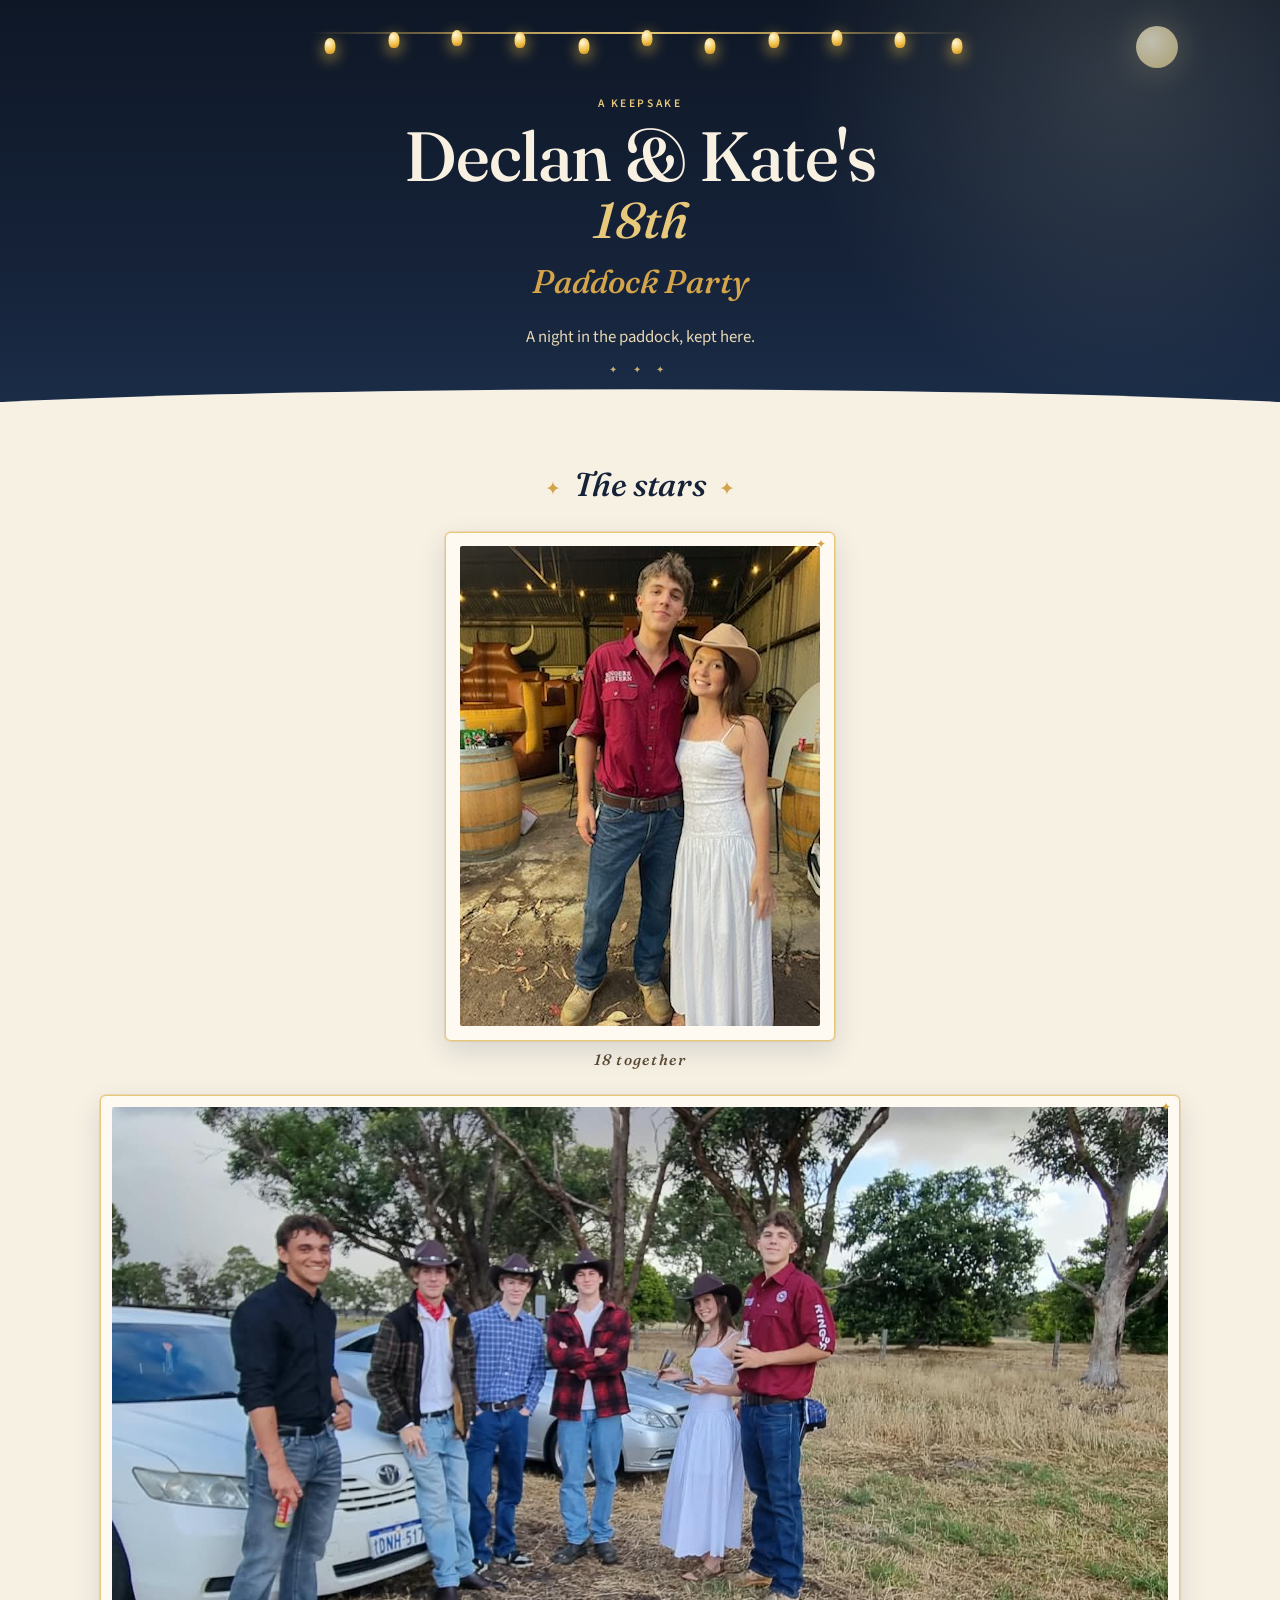
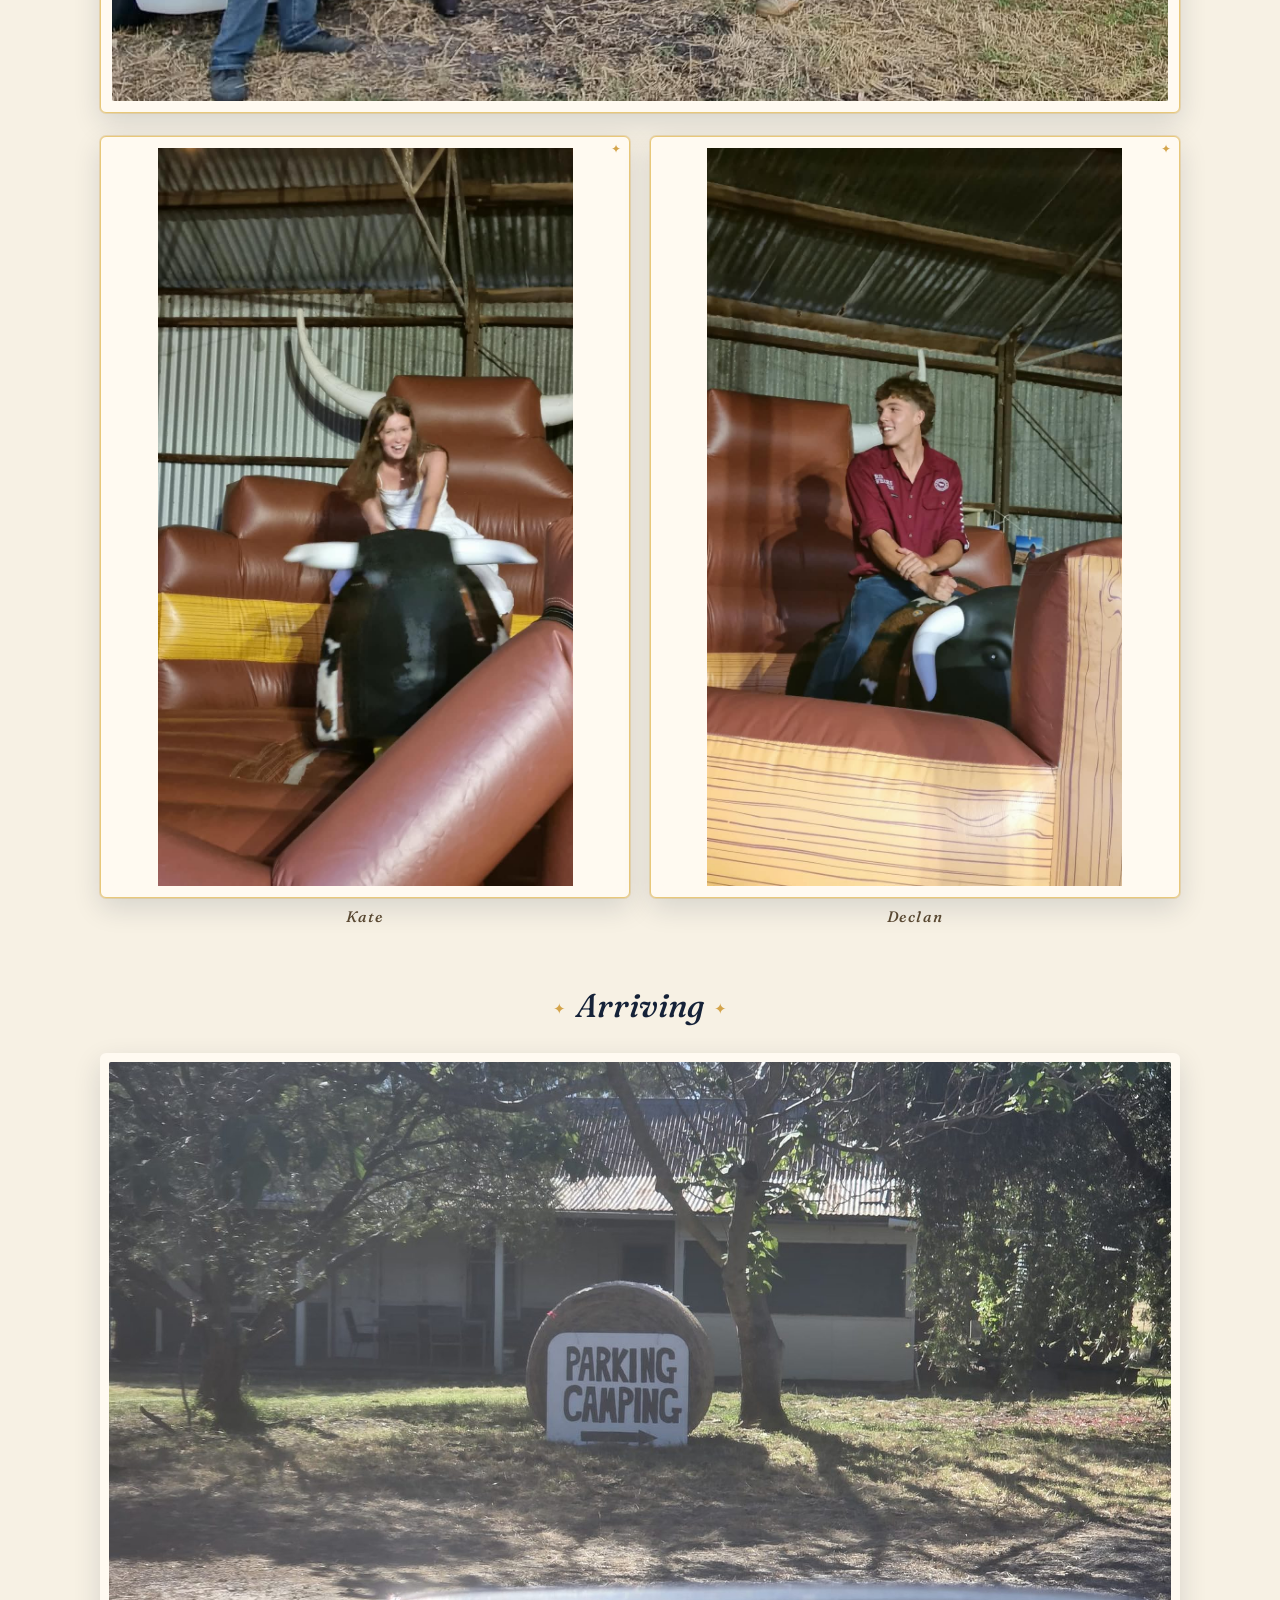
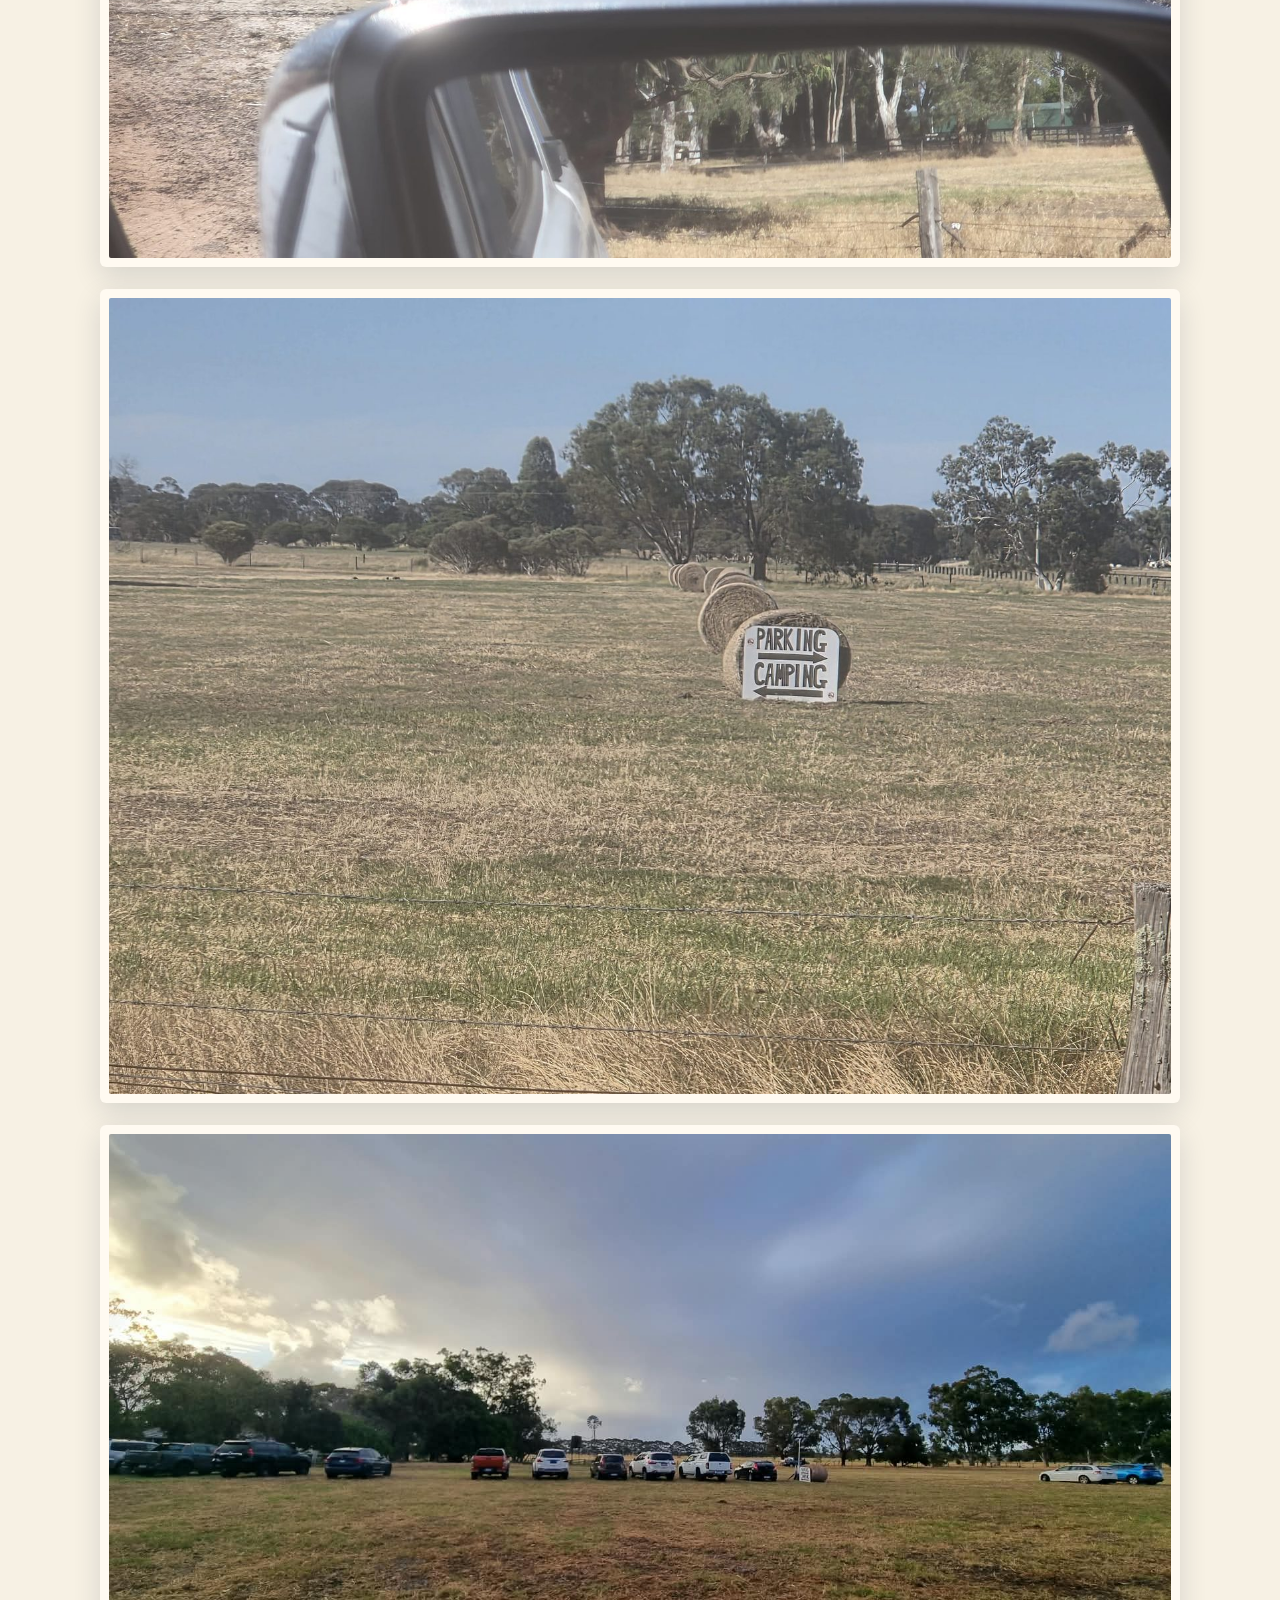
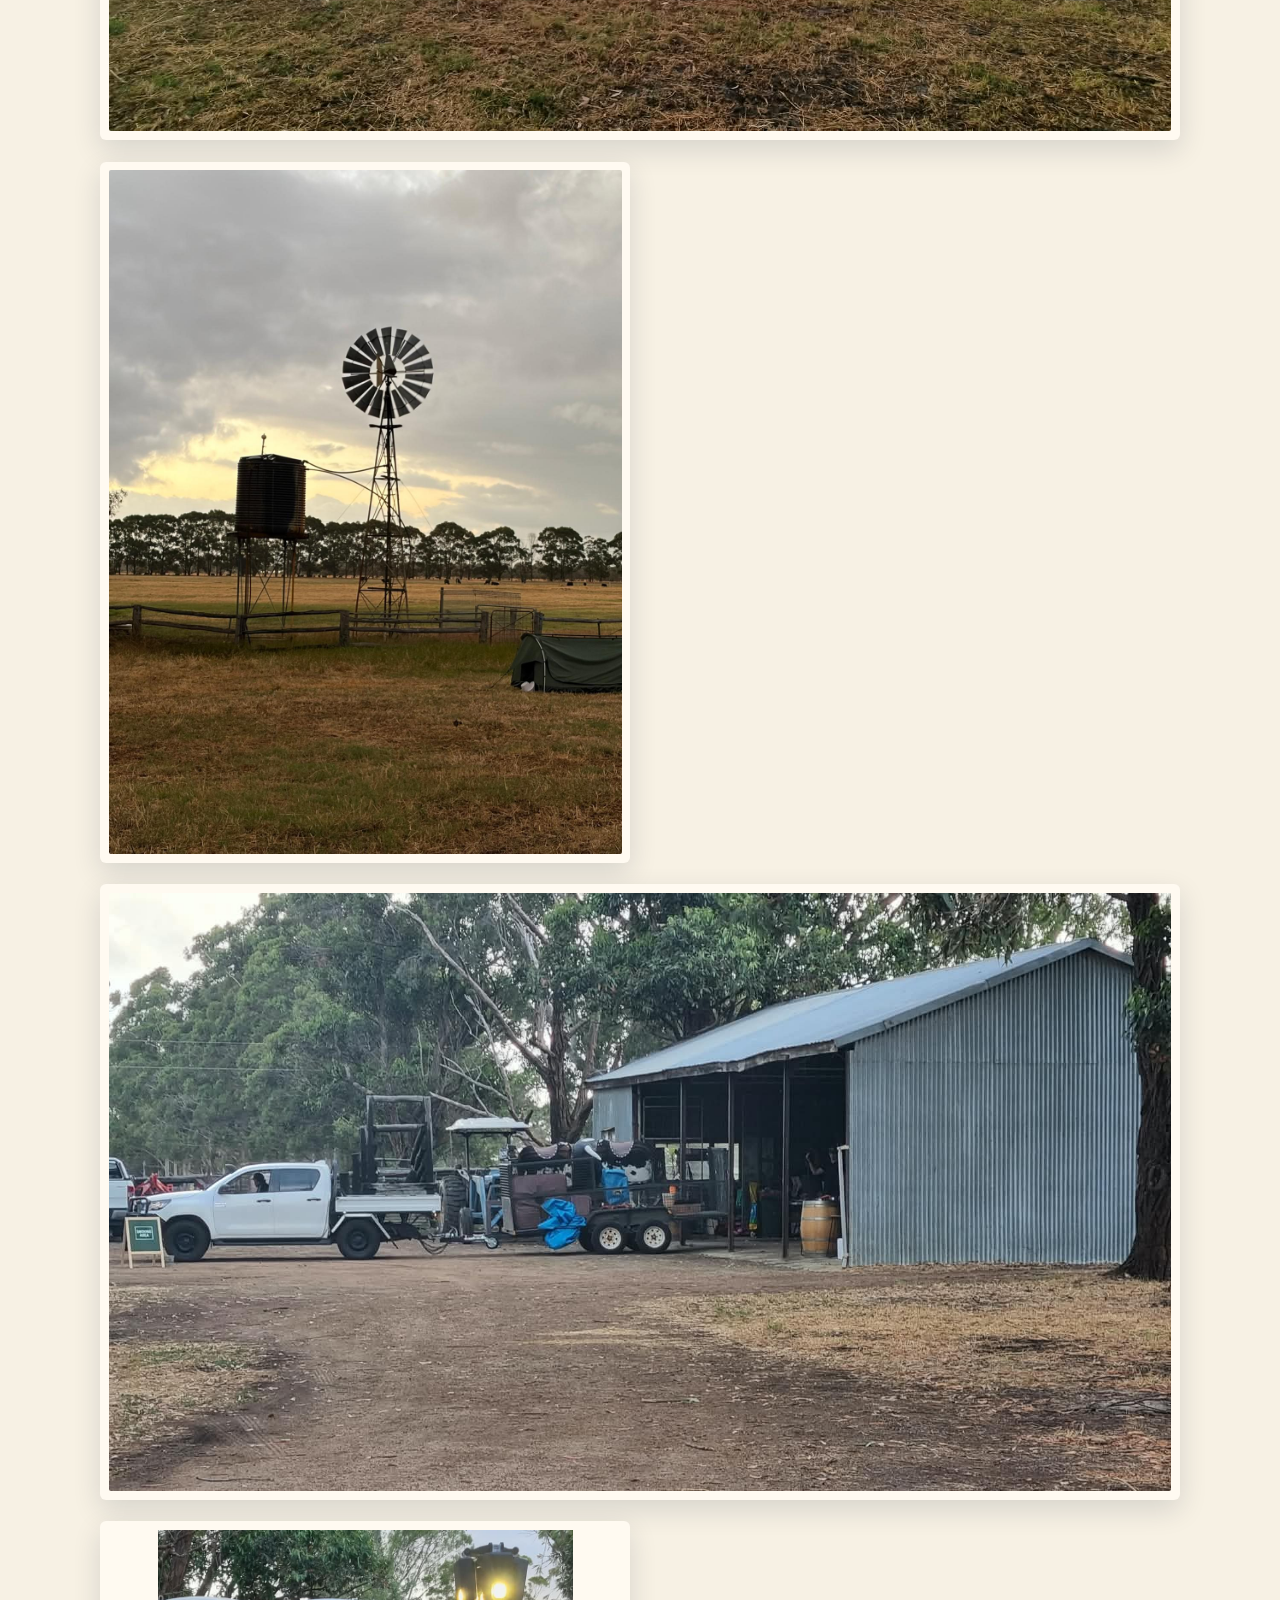
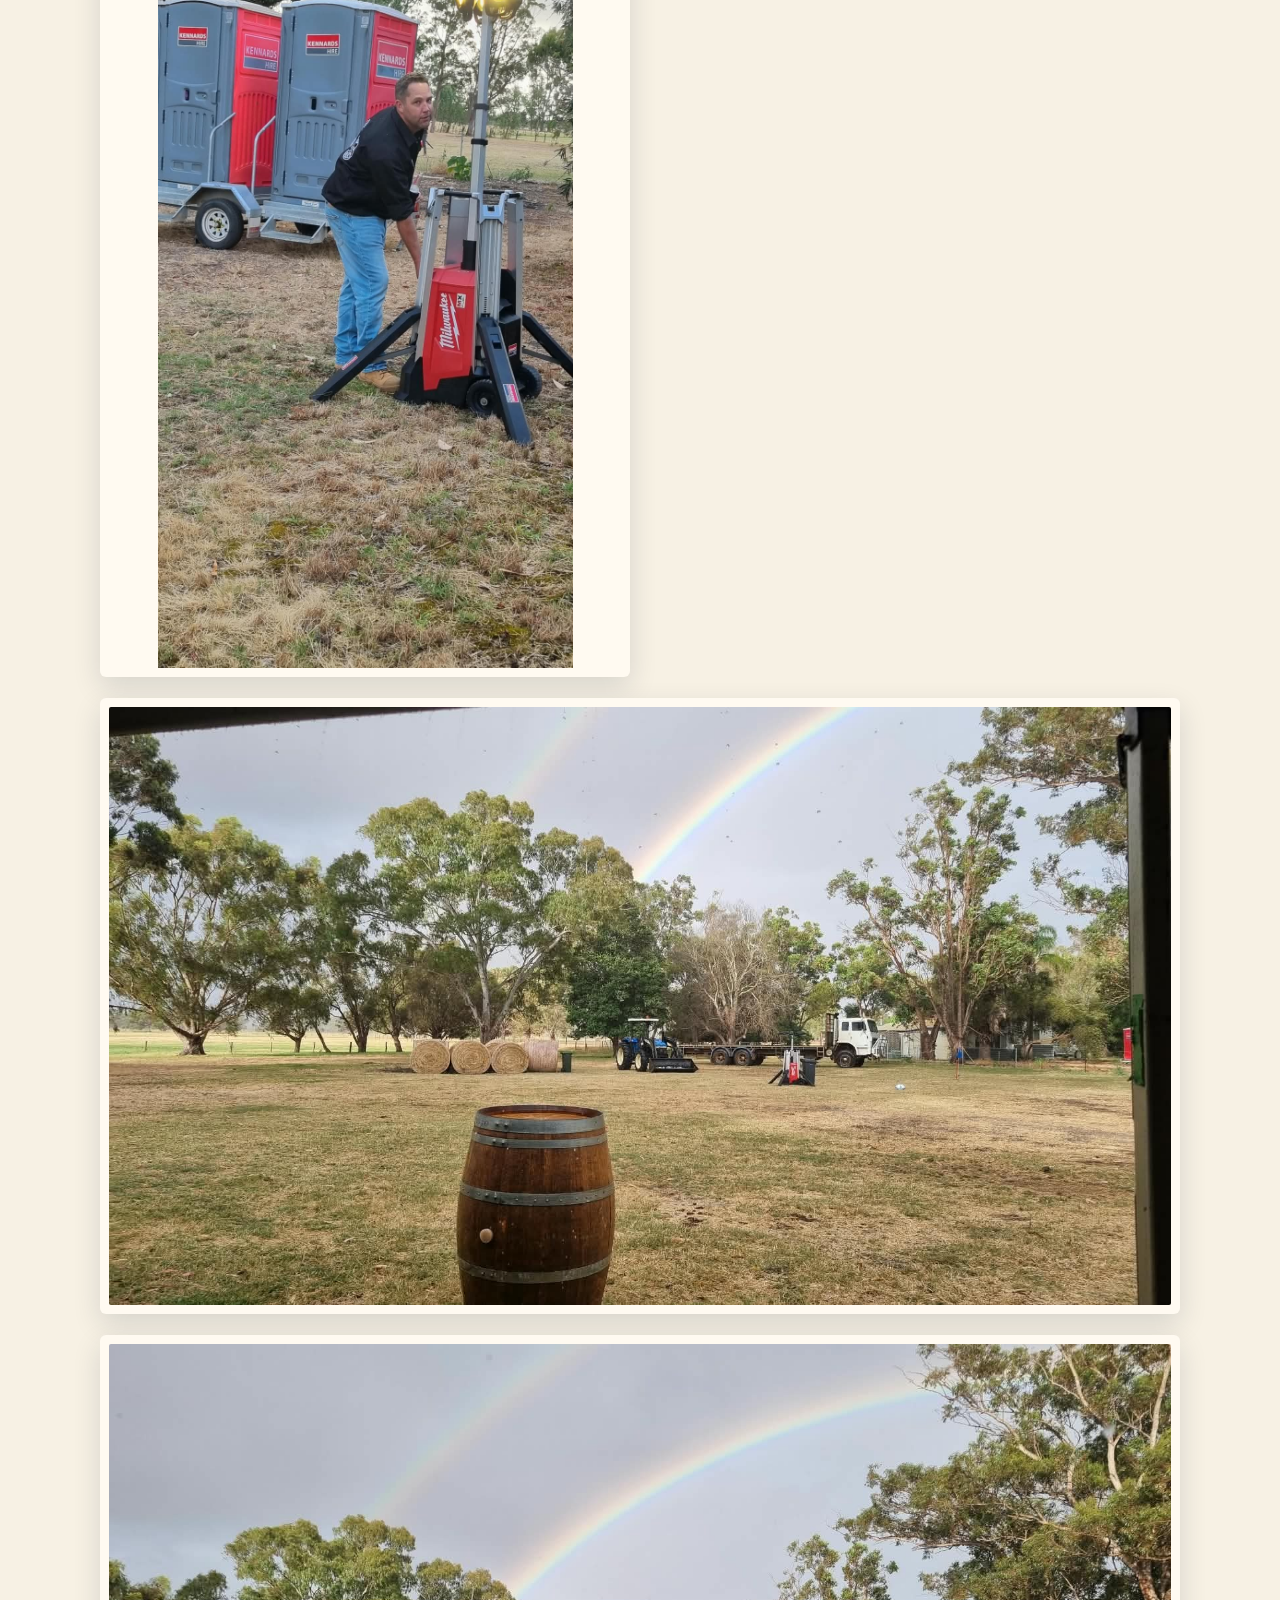
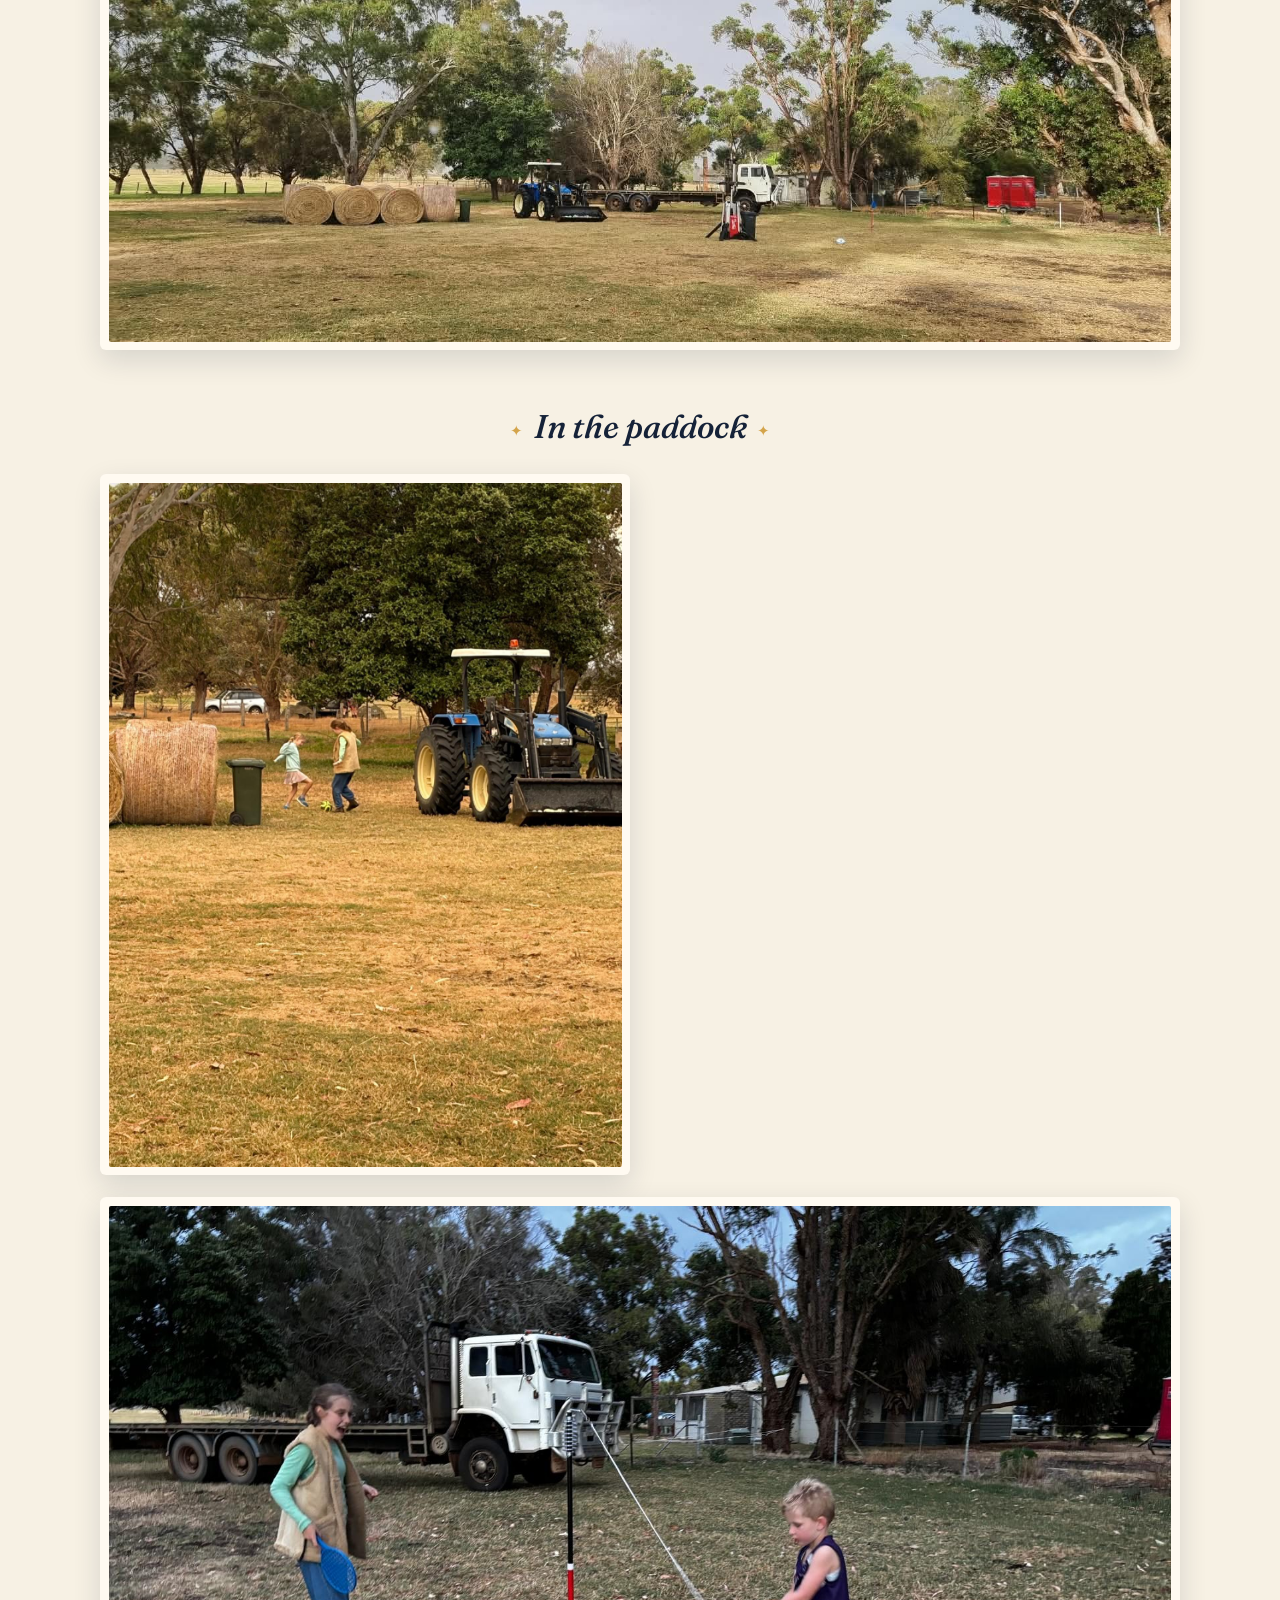
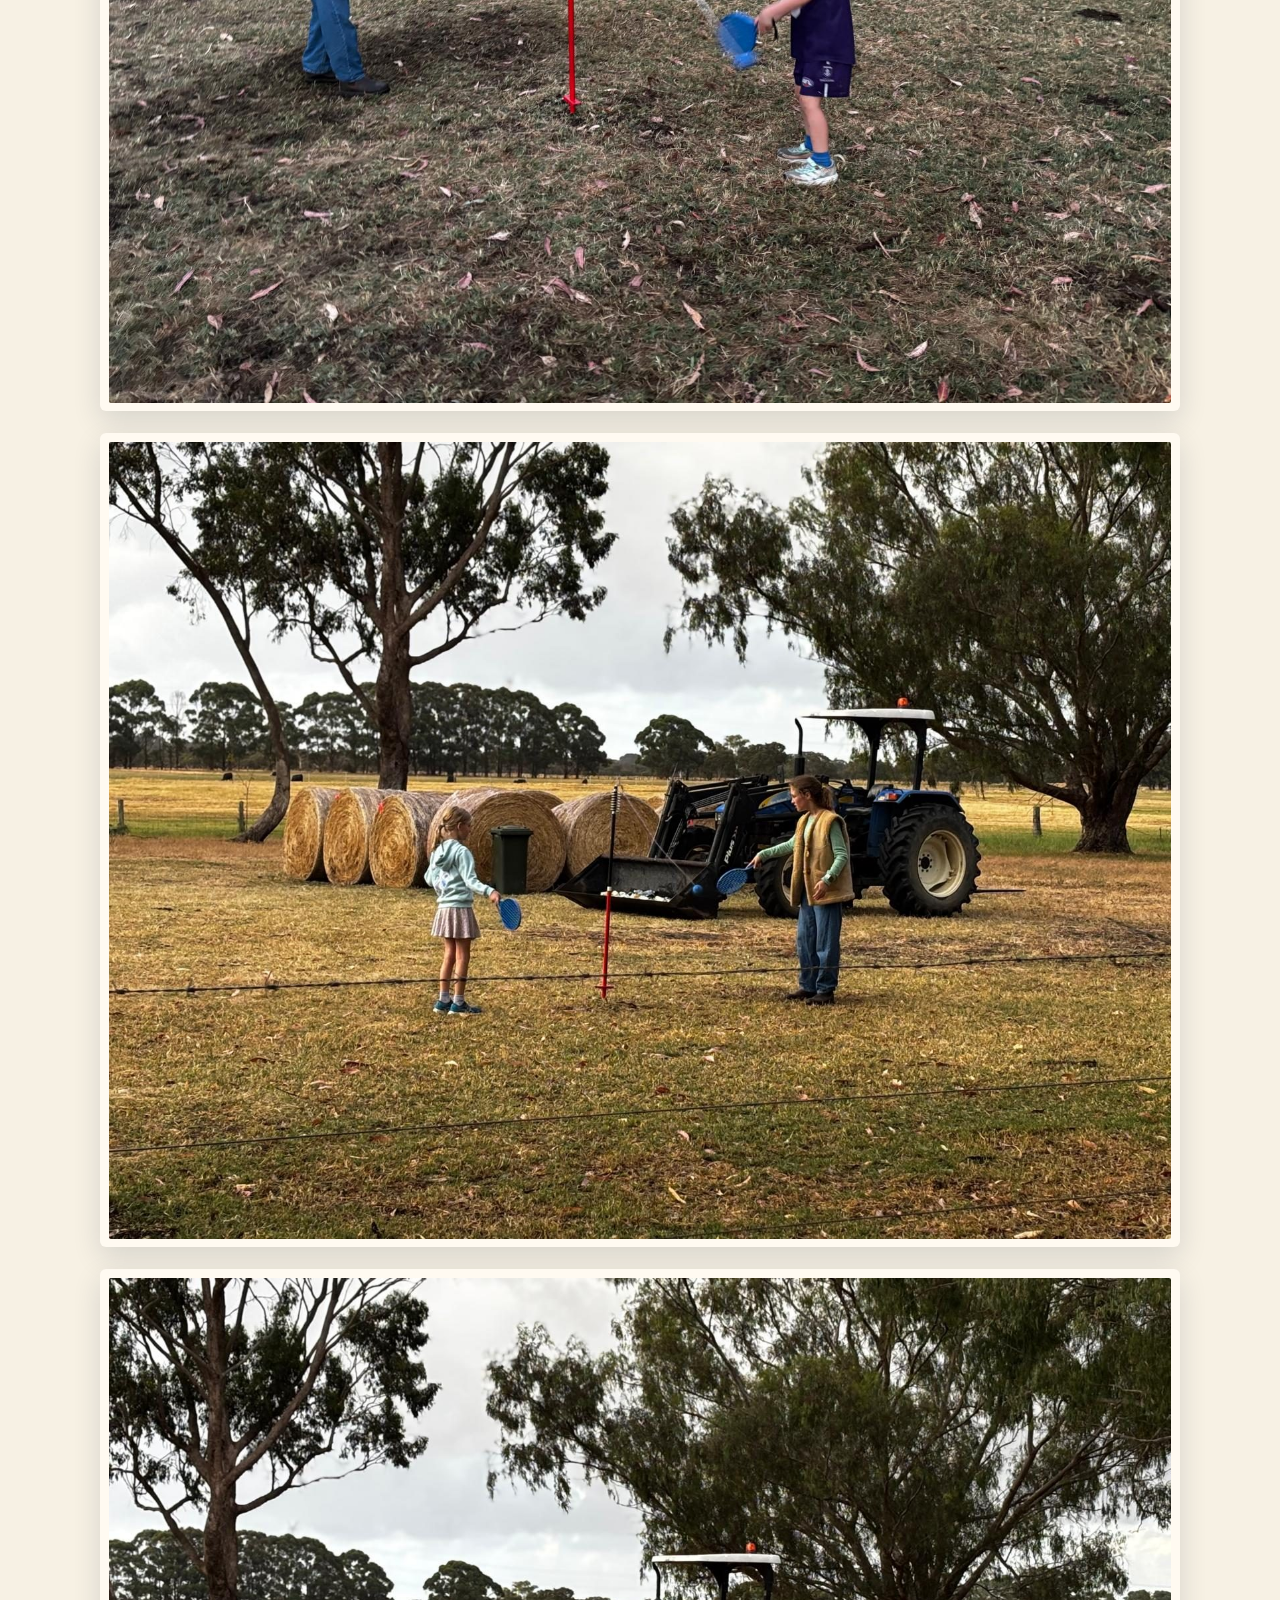
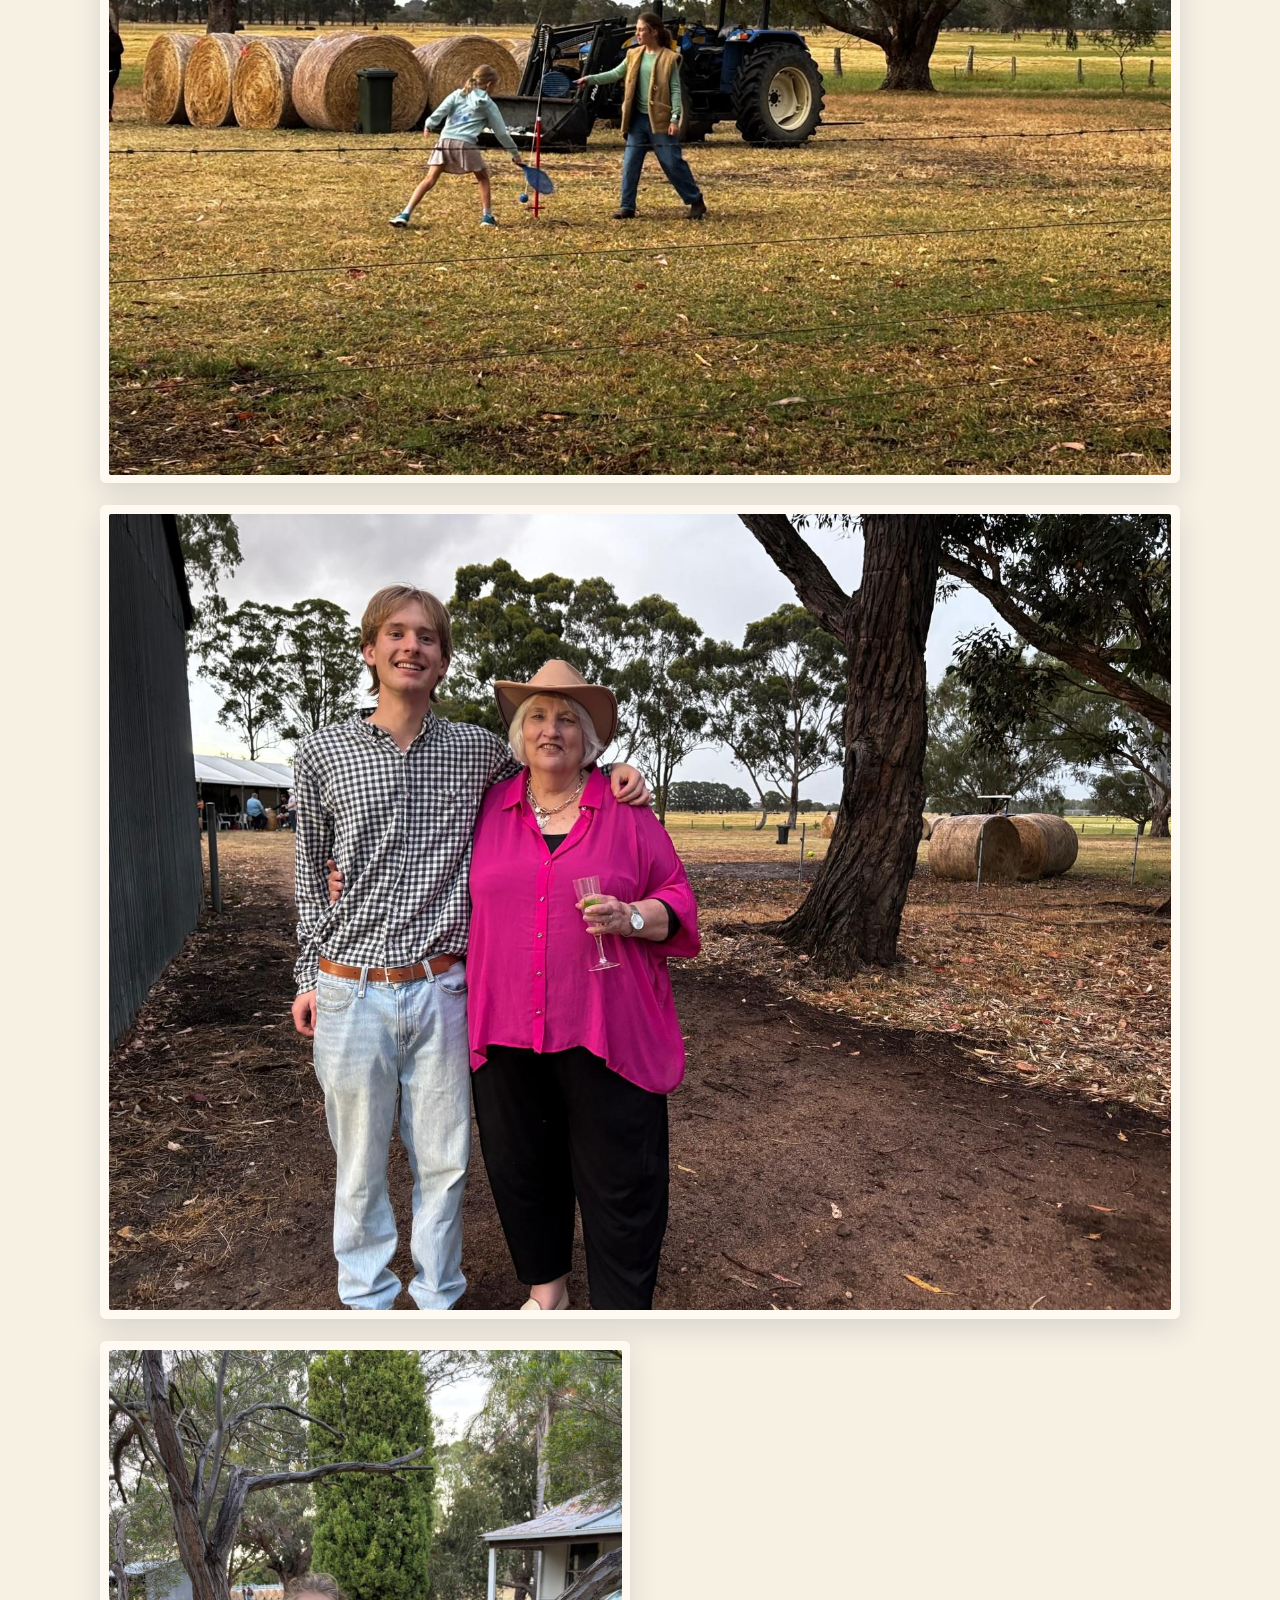
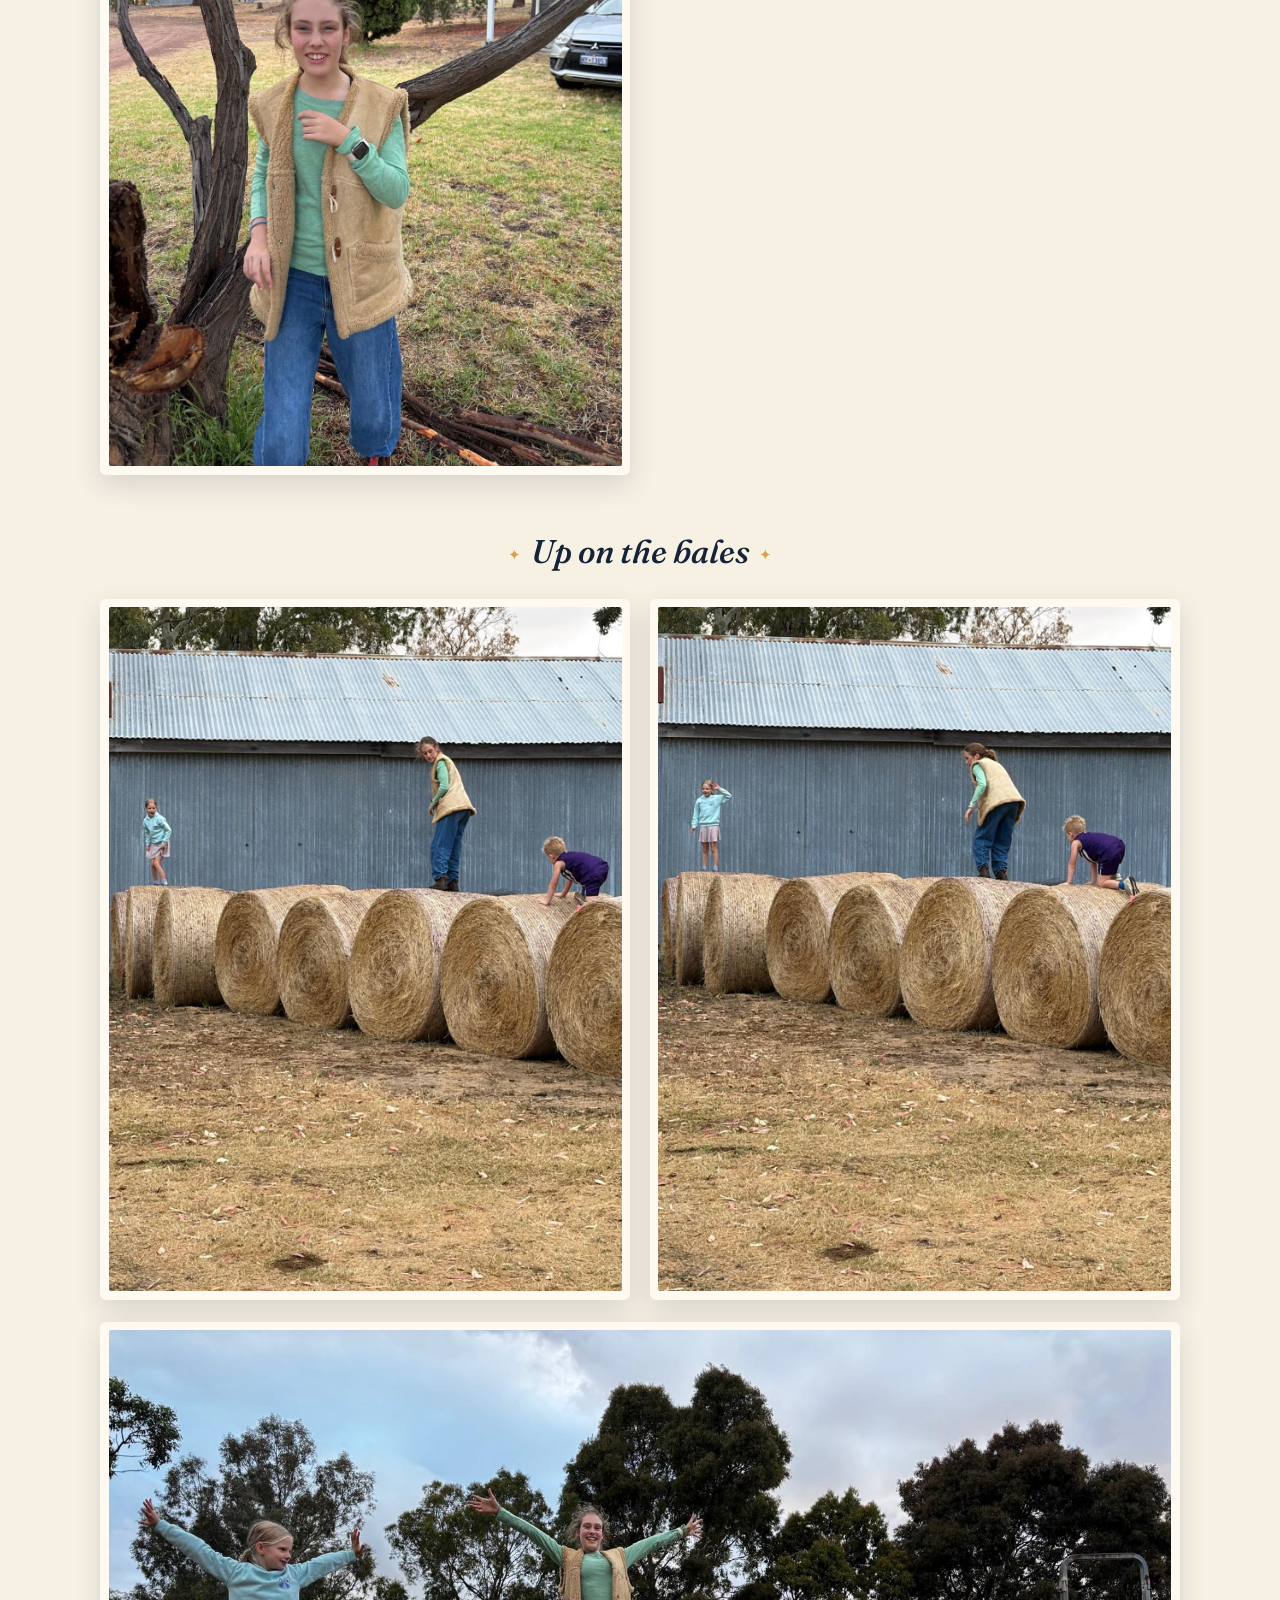
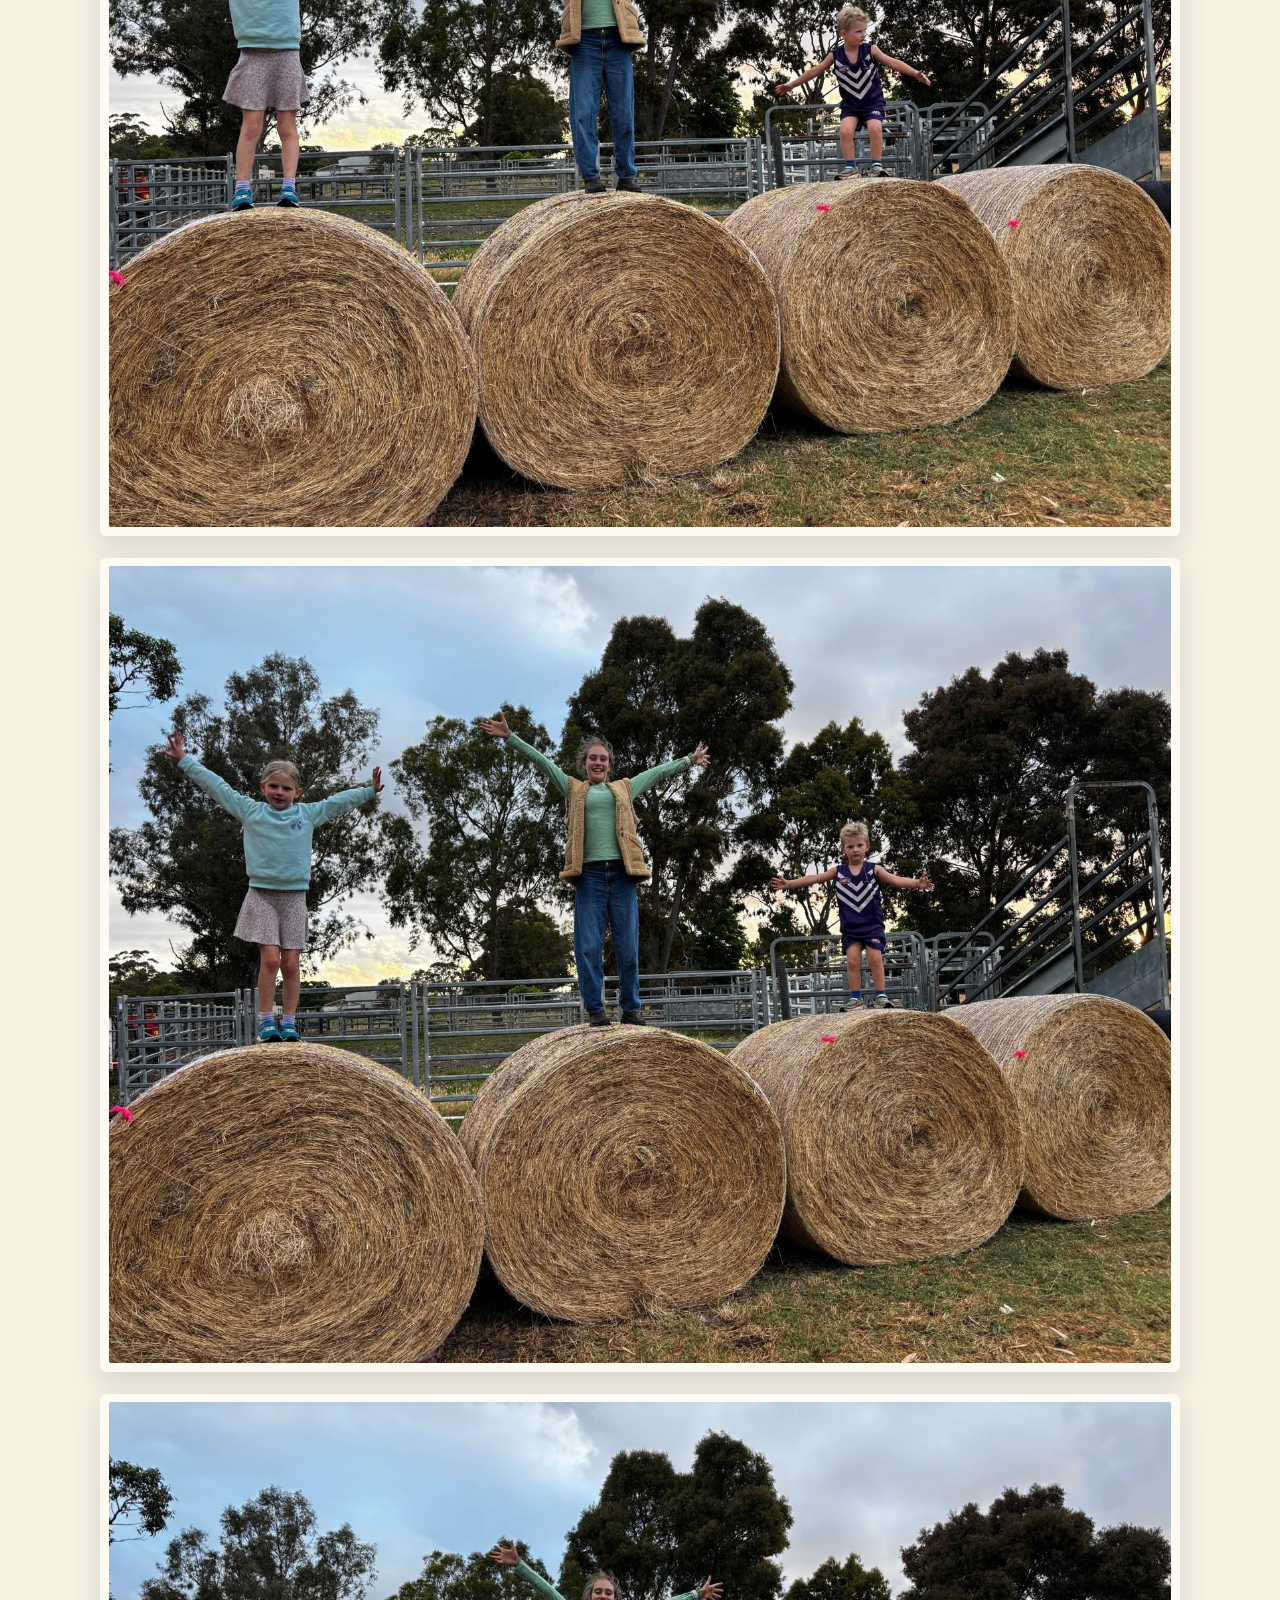
==== commit a1170227: "Add nine photographs from the late batch Arriving gains the parked cars, the light tower, and two ra" ====
--- a/index.html
+++ b/index.html
@@ -542,14 +542,34 @@
         <img src="img/06-parking-across-the-paddock.jpg" alt="A hand-painted PARKING / CAMPING sign on a round hay bale, with a line of bales stretching across a paddock" width="1600" height="1200" loading="lazy">
       </button>
     </figure>
-    <figure class="card">
-      <button type="button" class="shot" data-slide="6" aria-label="A windmill and water tank in a paddock, with a swag by the fence under a cloudy sky">
-        <img src="img/07-windmill.jpg" alt="A windmill and water tank in a paddock, with a swag by the fence under a cloudy sky" width="1200" height="1600" loading="lazy">
-      </button>
-    </figure>
-    <figure class="card wide">
-      <button type="button" class="shot" data-slide="7" aria-label="A white ute and a trailer parked beside a corrugated iron shed">
-        <img src="img/08-ute-and-shed.jpg" alt="A white ute and a trailer parked beside a corrugated iron shed" width="1600" height="900" loading="lazy">
+    <figure class="card wide">
+      <button type="button" class="shot" data-slide="6" aria-label="A row of cars parked in a paddock under a stormy sky">
+        <img src="img/07-cars-in-the-paddock.jpg" alt="A row of cars parked in a paddock under a stormy sky" width="1600" height="900" loading="lazy">
+      </button>
+    </figure>
+    <figure class="card">
+      <button type="button" class="shot" data-slide="7" aria-label="A windmill and water tank in a paddock, with a swag by the fence under a cloudy sky">
+        <img src="img/08-windmill.jpg" alt="A windmill and water tank in a paddock, with a swag by the fence under a cloudy sky" width="1200" height="1600" loading="lazy">
+      </button>
+    </figure>
+    <figure class="card wide">
+      <button type="button" class="shot" data-slide="8" aria-label="A white ute and a trailer parked beside a corrugated iron shed">
+        <img src="img/09-ute-and-shed.jpg" alt="A white ute and a trailer parked beside a corrugated iron shed" width="1600" height="900" loading="lazy">
+      </button>
+    </figure>
+    <figure class="card">
+      <button type="button" class="shot" data-slide="9" aria-label="A man setting up a Milwaukee light tower beside portable toilets in a paddock">
+        <img src="img/10-light-tower.jpg" alt="A man setting up a Milwaukee light tower beside portable toilets in a paddock" width="900" height="1600" loading="lazy">
+      </button>
+    </figure>
+    <figure class="card wide">
+      <button type="button" class="shot" data-slide="10" aria-label="A rainbow over a paddock, framed by a wine barrel, with a tractor, a truck and hay bales">
+        <img src="img/11-rainbow-and-barrel.jpg" alt="A rainbow over a paddock, framed by a wine barrel, with a tractor, a truck and hay bales" width="1600" height="900" loading="lazy">
+      </button>
+    </figure>
+    <figure class="card wide">
+      <button type="button" class="shot" data-slide="11" aria-label="A double rainbow over hay bales, a tractor and a truck in a paddock">
+        <img src="img/12-double-rainbow.jpg" alt="A double rainbow over hay bales, a tractor and a truck in a paddock" width="1600" height="900" loading="lazy">
       </button>
     </figure>
       </div>
@@ -558,33 +578,33 @@
       <header class="section-head"><h2>In the paddock</h2></header>
       <div class="gallery">
     <figure class="card">
-      <button type="button" class="shot" data-slide="8" aria-label="Two children and a ball on dry grass beside a blue tractor and a round hay bale">
-        <img src="img/09-tractor.jpg" alt="Two children and a ball on dry grass beside a blue tractor and a round hay bale" width="1200" height="1600" loading="lazy">
-      </button>
-    </figure>
-    <figure class="card wide">
-      <button type="button" class="shot" data-slide="9" aria-label="Two children playing totem tennis on the grass, with a white truck behind them">
-        <img src="img/10-totem-tennis-truck.jpg" alt="Two children playing totem tennis on the grass, with a white truck behind them" width="1600" height="1200" loading="lazy">
-      </button>
-    </figure>
-    <figure class="card wide">
-      <button type="button" class="shot" data-slide="10" aria-label="Two children playing totem tennis beside a blue tractor and a row of hay bales">
-        <img src="img/11-totem-tennis-tractor.jpg" alt="Two children playing totem tennis beside a blue tractor and a row of hay bales" width="1600" height="1200" loading="lazy">
-      </button>
-    </figure>
-    <figure class="card wide">
-      <button type="button" class="shot" data-slide="11" aria-label="A child swinging at totem tennis beside a blue tractor and hay bales">
-        <img src="img/12-totem-tennis-swing.jpg" alt="A child swinging at totem tennis beside a blue tractor and hay bales" width="1600" height="1200" loading="lazy">
-      </button>
-    </figure>
-    <figure class="card wide">
-      <button type="button" class="shot" data-slide="12" aria-label="A young man in a checked shirt standing with a woman in a pink shirt and a hat, beside a shed">
-        <img src="img/13-checked-and-pink.jpg" alt="A young man in a checked shirt standing with a woman in a pink shirt and a hat, beside a shed" width="1600" height="1200" loading="lazy">
-      </button>
-    </figure>
-    <figure class="card">
-      <button type="button" class="shot" data-slide="13" aria-label="A girl in a sheepskin vest standing beside a weathered tree">
-        <img src="img/14-by-the-tree.jpg" alt="A girl in a sheepskin vest standing beside a weathered tree" width="1145" height="1600" loading="lazy">
+      <button type="button" class="shot" data-slide="12" aria-label="Two children and a ball on dry grass beside a blue tractor and a round hay bale">
+        <img src="img/13-tractor.jpg" alt="Two children and a ball on dry grass beside a blue tractor and a round hay bale" width="1200" height="1600" loading="lazy">
+      </button>
+    </figure>
+    <figure class="card wide">
+      <button type="button" class="shot" data-slide="13" aria-label="Two children playing totem tennis on the grass, with a white truck behind them">
+        <img src="img/14-totem-tennis-truck.jpg" alt="Two children playing totem tennis on the grass, with a white truck behind them" width="1600" height="1200" loading="lazy">
+      </button>
+    </figure>
+    <figure class="card wide">
+      <button type="button" class="shot" data-slide="14" aria-label="Two children playing totem tennis beside a blue tractor and a row of hay bales">
+        <img src="img/15-totem-tennis-tractor.jpg" alt="Two children playing totem tennis beside a blue tractor and a row of hay bales" width="1600" height="1200" loading="lazy">
+      </button>
+    </figure>
+    <figure class="card wide">
+      <button type="button" class="shot" data-slide="15" aria-label="A child swinging at totem tennis beside a blue tractor and hay bales">
+        <img src="img/16-totem-tennis-swing.jpg" alt="A child swinging at totem tennis beside a blue tractor and hay bales" width="1600" height="1200" loading="lazy">
+      </button>
+    </figure>
+    <figure class="card wide">
+      <button type="button" class="shot" data-slide="16" aria-label="A young man in a checked shirt standing with a woman in a pink shirt and a hat, beside a shed">
+        <img src="img/17-checked-and-pink.jpg" alt="A young man in a checked shirt standing with a woman in a pink shirt and a hat, beside a shed" width="1600" height="1200" loading="lazy">
+      </button>
+    </figure>
+    <figure class="card">
+      <button type="button" class="shot" data-slide="17" aria-label="A girl in a sheepskin vest standing beside a weathered tree">
+        <img src="img/18-by-the-tree.jpg" alt="A girl in a sheepskin vest standing beside a weathered tree" width="1145" height="1600" loading="lazy">
       </button>
     </figure>
       </div>
@@ -593,28 +613,28 @@
       <header class="section-head"><h2>Up on the bales</h2></header>
       <div class="gallery">
     <figure class="card">
-      <button type="button" class="shot" data-slide="14" aria-label="Three children climbing a row of round hay bales beside a corrugated-iron shed">
-        <img src="img/15-climbing-bales.jpg" alt="Three children climbing a row of round hay bales beside a corrugated-iron shed" width="1200" height="1600" loading="lazy">
-      </button>
-    </figure>
-    <figure class="card">
-      <button type="button" class="shot" data-slide="15" aria-label="Three children on a row of round hay bales beside a corrugated-iron shed, one shading her eyes">
-        <img src="img/16-climbing-bales-alt.jpg" alt="Three children on a row of round hay bales beside a corrugated-iron shed, one shading her eyes" width="1200" height="1600" loading="lazy">
-      </button>
-    </figure>
-    <figure class="card wide">
-      <button type="button" class="shot" data-slide="16" aria-label="Three children standing on round hay bales with their arms raised">
-        <img src="img/17-arms-up.jpg" alt="Three children standing on round hay bales with their arms raised" width="1600" height="1200" loading="lazy">
-      </button>
-    </figure>
-    <figure class="card wide">
-      <button type="button" class="shot" data-slide="17" aria-label="Three children standing on round hay bales with their arms raised, smiling toward the camera">
-        <img src="img/18-arms-up-alt.jpg" alt="Three children standing on round hay bales with their arms raised, smiling toward the camera" width="1600" height="1200" loading="lazy">
-      </button>
-    </figure>
-    <figure class="card wide">
-      <button type="button" class="shot" data-slide="18" aria-label="Three children standing on round hay bales with their arms raised, one looking to the side">
-        <img src="img/19-arms-up-alt-2.jpg" alt="Three children standing on round hay bales with their arms raised, one looking to the side" width="1600" height="1200" loading="lazy">
+      <button type="button" class="shot" data-slide="18" aria-label="Three children climbing a row of round hay bales beside a corrugated-iron shed">
+        <img src="img/19-climbing-bales.jpg" alt="Three children climbing a row of round hay bales beside a corrugated-iron shed" width="1200" height="1600" loading="lazy">
+      </button>
+    </figure>
+    <figure class="card">
+      <button type="button" class="shot" data-slide="19" aria-label="Three children on a row of round hay bales beside a corrugated-iron shed, one shading her eyes">
+        <img src="img/20-climbing-bales-alt.jpg" alt="Three children on a row of round hay bales beside a corrugated-iron shed, one shading her eyes" width="1200" height="1600" loading="lazy">
+      </button>
+    </figure>
+    <figure class="card wide">
+      <button type="button" class="shot" data-slide="20" aria-label="Three children standing on round hay bales with their arms raised">
+        <img src="img/21-arms-up.jpg" alt="Three children standing on round hay bales with their arms raised" width="1600" height="1200" loading="lazy">
+      </button>
+    </figure>
+    <figure class="card wide">
+      <button type="button" class="shot" data-slide="21" aria-label="Three children standing on round hay bales with their arms raised, smiling toward the camera">
+        <img src="img/22-arms-up-alt.jpg" alt="Three children standing on round hay bales with their arms raised, smiling toward the camera" width="1600" height="1200" loading="lazy">
+      </button>
+    </figure>
+    <figure class="card wide">
+      <button type="button" class="shot" data-slide="22" aria-label="Three children standing on round hay bales with their arms raised, one looking to the side">
+        <img src="img/23-arms-up-alt-2.jpg" alt="Three children standing on round hay bales with their arms raised, one looking to the side" width="1600" height="1200" loading="lazy">
       </button>
     </figure>
       </div>
@@ -623,33 +643,33 @@
       <header class="section-head"><h2>At sunset</h2></header>
       <div class="gallery">
     <figure class="card wide">
-      <button type="button" class="shot" data-slide="19" aria-label="A family selfie at sunset: a man in a white hat, a woman in a black hat, and two children">
-        <img src="img/20-family-sunset.jpg" alt="A family selfie at sunset: a man in a white hat, a woman in a black hat, and two children" width="1600" height="1200" loading="lazy">
-      </button>
-    </figure>
-    <figure class="card wide">
-      <button type="button" class="shot" data-slide="20" aria-label="A family selfie at sunset in the paddock: a man in a white hat, a woman in a black hat, and two children">
-        <img src="img/21-family-sunset-alt.jpg" alt="A family selfie at sunset in the paddock: a man in a white hat, a woman in a black hat, and two children" width="1600" height="1200" loading="lazy">
-      </button>
-    </figure>
-    <figure class="card">
-      <button type="button" class="shot" data-slide="21" aria-label="A girl hugging a boy in front of a white marquee at sunset">
-        <img src="img/22-hug-marquee.jpg" alt="A girl hugging a boy in front of a white marquee at sunset" width="1200" height="1600" loading="lazy">
-      </button>
-    </figure>
-    <figure class="card">
-      <button type="button" class="shot" data-slide="22" aria-label="A girl hugging a boy in front of a white marquee at sunset, with a hay bale at the side">
-        <img src="img/23-hug-marquee-alt.jpg" alt="A girl hugging a boy in front of a white marquee at sunset, with a hay bale at the side" width="1200" height="1600" loading="lazy">
-      </button>
-    </figure>
-    <figure class="card">
-      <button type="button" class="shot" data-slide="23" aria-label="Two children walking toward a white marquee at sunset">
-        <img src="img/24-kids-to-marquee.jpg" alt="Two children walking toward a white marquee at sunset" width="1200" height="1600" loading="lazy">
-      </button>
-    </figure>
-    <figure class="card">
-      <button type="button" class="shot" data-slide="24" aria-label="Two men walking toward a white marquee at sunset">
-        <img src="img/25-heading-to-marquee.jpg" alt="Two men walking toward a white marquee at sunset" width="1200" height="1600" loading="lazy">
+      <button type="button" class="shot" data-slide="23" aria-label="A family selfie at sunset: a man in a white hat, a woman in a black hat, and two children">
+        <img src="img/24-family-sunset.jpg" alt="A family selfie at sunset: a man in a white hat, a woman in a black hat, and two children" width="1600" height="1200" loading="lazy">
+      </button>
+    </figure>
+    <figure class="card wide">
+      <button type="button" class="shot" data-slide="24" aria-label="A family selfie at sunset in the paddock: a man in a white hat, a woman in a black hat, and two children">
+        <img src="img/25-family-sunset-alt.jpg" alt="A family selfie at sunset in the paddock: a man in a white hat, a woman in a black hat, and two children" width="1600" height="1200" loading="lazy">
+      </button>
+    </figure>
+    <figure class="card">
+      <button type="button" class="shot" data-slide="25" aria-label="A girl hugging a boy in front of a white marquee at sunset">
+        <img src="img/26-hug-marquee.jpg" alt="A girl hugging a boy in front of a white marquee at sunset" width="1200" height="1600" loading="lazy">
+      </button>
+    </figure>
+    <figure class="card">
+      <button type="button" class="shot" data-slide="26" aria-label="A girl hugging a boy in front of a white marquee at sunset, with a hay bale at the side">
+        <img src="img/27-hug-marquee-alt.jpg" alt="A girl hugging a boy in front of a white marquee at sunset, with a hay bale at the side" width="1200" height="1600" loading="lazy">
+      </button>
+    </figure>
+    <figure class="card">
+      <button type="button" class="shot" data-slide="27" aria-label="Two children walking toward a white marquee at sunset">
+        <img src="img/28-kids-to-marquee.jpg" alt="Two children walking toward a white marquee at sunset" width="1200" height="1600" loading="lazy">
+      </button>
+    </figure>
+    <figure class="card">
+      <button type="button" class="shot" data-slide="28" aria-label="Two men walking toward a white marquee at sunset">
+        <img src="img/29-heading-to-marquee.jpg" alt="Two men walking toward a white marquee at sunset" width="1200" height="1600" loading="lazy">
       </button>
     </figure>
       </div>
@@ -658,13 +678,13 @@
       <header class="section-head"><h2>Around the shed</h2></header>
       <div class="gallery">
     <figure class="card">
-      <button type="button" class="shot" data-slide="25" aria-label="Three men talking beside wine barrels and a red New Holland baler in a shed">
-        <img src="img/26-shed-baler.jpg" alt="Three men talking beside wine barrels and a red New Holland baler in a shed" width="1200" height="1600" loading="lazy">
-      </button>
-    </figure>
-    <figure class="card">
-      <button type="button" class="shot" data-slide="26" aria-label="Three men sitting in chairs in a shed, in front of a red New Holland baler">
-        <img src="img/27-three-by-the-baler.jpg" alt="Three men sitting in chairs in a shed, in front of a red New Holland baler" width="1514" height="1600" loading="lazy">
+      <button type="button" class="shot" data-slide="29" aria-label="Three men talking beside wine barrels and a red New Holland baler in a shed">
+        <img src="img/30-shed-baler.jpg" alt="Three men talking beside wine barrels and a red New Holland baler in a shed" width="1200" height="1600" loading="lazy">
+      </button>
+    </figure>
+    <figure class="card">
+      <button type="button" class="shot" data-slide="30" aria-label="Three men sitting in chairs in a shed, in front of a red New Holland baler">
+        <img src="img/31-three-by-the-baler.jpg" alt="Three men sitting in chairs in a shed, in front of a red New Holland baler" width="1514" height="1600" loading="lazy">
       </button>
     </figure>
       </div>
@@ -673,33 +693,43 @@
       <header class="section-head"><h2>Riding the bull</h2></header>
       <div class="gallery">
     <figure class="card wide">
-      <button type="button" class="shot" data-slide="27" aria-label="People standing in an inflatable mechanical bull arena under festoon lights in a shed">
-        <img src="img/28-bull-arena.jpg" alt="People standing in an inflatable mechanical bull arena under festoon lights in a shed" width="1600" height="1200" loading="lazy">
-      </button>
-    </figure>
-    <figure class="card wide">
-      <button type="button" class="shot" data-slide="28" aria-label="People around an inflatable mechanical bull arena under festoon lights in a shed, with a yellow control box in the foreground">
-        <img src="img/29-bull-arena-alt.jpg" alt="People around an inflatable mechanical bull arena under festoon lights in a shed, with a yellow control box in the foreground" width="1600" height="1200" loading="lazy">
-      </button>
-    </figure>
-    <figure class="card">
-      <button type="button" class="shot" data-slide="29" aria-label="A young man in a checked shirt riding an inflatable mechanical bull">
-        <img src="img/30-riding-the-bull.jpg" alt="A young man in a checked shirt riding an inflatable mechanical bull" width="1200" height="1600" loading="lazy">
-      </button>
-    </figure>
-    <figure class="card">
-      <button type="button" class="shot" data-slide="30" aria-label="A close view of a young man in a checked shirt riding the mechanical bull">
-        <img src="img/31-holding-on.jpg" alt="A close view of a young man in a checked shirt riding the mechanical bull" width="1200" height="1600" loading="lazy">
-      </button>
-    </figure>
-    <figure class="card">
-      <button type="button" class="shot" data-slide="31" aria-label="A man riding the mechanical bull while someone works a yellow control box">
-        <img src="img/32-a-go-on-the-bull.jpg" alt="A man riding the mechanical bull while someone works a yellow control box" width="1200" height="1600" loading="lazy">
-      </button>
-    </figure>
-    <figure class="card">
-      <button type="button" class="shot" data-slide="32" aria-label="A man at the mechanical bull while another works the yellow control box">
-        <img src="img/33-at-the-controls.jpg" alt="A man at the mechanical bull while another works the yellow control box" width="1200" height="1600" loading="lazy">
+      <button type="button" class="shot" data-slide="31" aria-label="People standing in an inflatable mechanical bull arena under festoon lights in a shed">
+        <img src="img/32-bull-arena.jpg" alt="People standing in an inflatable mechanical bull arena under festoon lights in a shed" width="1600" height="1200" loading="lazy">
+      </button>
+    </figure>
+    <figure class="card wide">
+      <button type="button" class="shot" data-slide="32" aria-label="People around an inflatable mechanical bull arena under festoon lights in a shed, with a yellow control box in the foreground">
+        <img src="img/33-bull-arena-alt.jpg" alt="People around an inflatable mechanical bull arena under festoon lights in a shed, with a yellow control box in the foreground" width="1600" height="1200" loading="lazy">
+      </button>
+    </figure>
+    <figure class="card">
+      <button type="button" class="shot" data-slide="33" aria-label="A young man in a checked shirt riding an inflatable mechanical bull">
+        <img src="img/34-riding-the-bull.jpg" alt="A young man in a checked shirt riding an inflatable mechanical bull" width="1200" height="1600" loading="lazy">
+      </button>
+    </figure>
+    <figure class="card">
+      <button type="button" class="shot" data-slide="34" aria-label="A close view of a young man in a checked shirt riding the mechanical bull">
+        <img src="img/35-holding-on.jpg" alt="A close view of a young man in a checked shirt riding the mechanical bull" width="1200" height="1600" loading="lazy">
+      </button>
+    </figure>
+    <figure class="card">
+      <button type="button" class="shot" data-slide="35" aria-label="A man riding the mechanical bull while someone works a yellow control box">
+        <img src="img/36-a-go-on-the-bull.jpg" alt="A man riding the mechanical bull while someone works a yellow control box" width="1200" height="1600" loading="lazy">
+      </button>
+    </figure>
+    <figure class="card">
+      <button type="button" class="shot" data-slide="36" aria-label="A man at the mechanical bull while another works the yellow control box">
+        <img src="img/37-at-the-controls.jpg" alt="A man at the mechanical bull while another works the yellow control box" width="1200" height="1600" loading="lazy">
+      </button>
+    </figure>
+    <figure class="card">
+      <button type="button" class="shot" data-slide="37" aria-label="A woman in a navy top riding the mechanical bull">
+        <img src="img/38-woman-on-the-bull.jpg" alt="A woman in a navy top riding the mechanical bull" width="900" height="1600" loading="lazy">
+      </button>
+    </figure>
+    <figure class="card">
+      <button type="button" class="shot" data-slide="38" aria-label="An older man in a cap and a checked shirt riding the mechanical bull">
+        <img src="img/39-man-on-the-bull.jpg" alt="An older man in a cap and a checked shirt riding the mechanical bull" width="900" height="1600" loading="lazy">
       </button>
     </figure>
     <figure class="card wide video-card">
@@ -715,8 +745,8 @@
       <header class="section-head"><h2>The Best Buckers</h2></header>
       <div class="gallery">
     <figure class="card">
-      <button type="button" class="shot" data-slide="33" aria-label="A whiteboard titled The Best Buckers, listing 1st Jack 55, 2nd Cameron 49, and 3rd Bella 43">
-        <img src="img/34-best-buckers.jpg" alt="A whiteboard titled The Best Buckers, listing 1st Jack 55, 2nd Cameron 49, and 3rd Bella 43" width="1200" height="1600" loading="lazy">
+      <button type="button" class="shot" data-slide="39" aria-label="A whiteboard titled The Best Buckers, listing 1st Jack 55, 2nd Cameron 49, and 3rd Bella 43">
+        <img src="img/40-best-buckers.jpg" alt="A whiteboard titled The Best Buckers, listing 1st Jack 55, 2nd Cameron 49, and 3rd Bella 43" width="1200" height="1600" loading="lazy">
       </button>
     </figure>
       </div>
@@ -725,23 +755,33 @@
       <header class="section-head"><h2>Under the marquee</h2></header>
       <div class="gallery">
     <figure class="card wide">
-      <button type="button" class="shot" data-slide="34" aria-label="People eating and talking at tables under a yellow-lit marquee, with barrels and a line of photos">
-        <img src="img/35-under-the-marquee.jpg" alt="People eating and talking at tables under a yellow-lit marquee, with barrels and a line of photos" width="1600" height="1200" loading="lazy">
-      </button>
-    </figure>
-    <figure class="card wide">
-      <button type="button" class="shot" data-slide="35" aria-label="People gathered at tables and standing under a yellow-lit marquee at dusk, with barrels and a line of photos">
-        <img src="img/36-under-the-marquee-alt.jpg" alt="People gathered at tables and standing under a yellow-lit marquee at dusk, with barrels and a line of photos" width="1600" height="1200" loading="lazy">
-      </button>
-    </figure>
-    <figure class="card">
-      <button type="button" class="shot" data-slide="36" aria-label="Four people standing together for a photograph inside a tent">
-        <img src="img/37-family-in-the-tent.jpg" alt="Four people standing together for a photograph inside a tent" width="1200" height="1600" loading="lazy">
-      </button>
-    </figure>
-    <figure class="card">
-      <button type="button" class="shot" data-slide="37" aria-label="A smiling woman in a dark hat beside a boy sitting on a white chair inside a tent">
-        <img src="img/38-woman-and-boy-in-the-tent.jpg" alt="A smiling woman in a dark hat beside a boy sitting on a white chair inside a tent" width="1200" height="1600" loading="lazy">
+      <button type="button" class="shot" data-slide="40" aria-label="People eating and talking at tables under a yellow-lit marquee, with barrels and a line of photos">
+        <img src="img/41-under-the-marquee.jpg" alt="People eating and talking at tables under a yellow-lit marquee, with barrels and a line of photos" width="1600" height="1200" loading="lazy">
+      </button>
+    </figure>
+    <figure class="card wide">
+      <button type="button" class="shot" data-slide="41" aria-label="People gathered at tables and standing under a yellow-lit marquee at dusk, with barrels and a line of photos">
+        <img src="img/42-under-the-marquee-alt.jpg" alt="People gathered at tables and standing under a yellow-lit marquee at dusk, with barrels and a line of photos" width="1600" height="1200" loading="lazy">
+      </button>
+    </figure>
+    <figure class="card">
+      <button type="button" class="shot" data-slide="42" aria-label="Four people standing together for a photograph inside a tent">
+        <img src="img/43-family-in-the-tent.jpg" alt="Four people standing together for a photograph inside a tent" width="1200" height="1600" loading="lazy">
+      </button>
+    </figure>
+    <figure class="card">
+      <button type="button" class="shot" data-slide="43" aria-label="A smiling woman in a dark hat beside a boy sitting on a white chair inside a tent">
+        <img src="img/44-woman-and-boy-in-the-tent.jpg" alt="A smiling woman in a dark hat beside a boy sitting on a white chair inside a tent" width="1200" height="1600" loading="lazy">
+      </button>
+    </figure>
+    <figure class="card wide">
+      <button type="button" class="shot" data-slide="44" aria-label="Two men cooking paella in large pans inside a tent">
+        <img src="img/45-paella-cooks.jpg" alt="Two men cooking paella in large pans inside a tent" width="1600" height="900" loading="lazy">
+      </button>
+    </figure>
+    <figure class="card">
+      <button type="button" class="shot" data-slide="45" aria-label="Two young women in cowboy hats and boots standing together inside a tent">
+        <img src="img/46-two-in-cowboy-hats.jpg" alt="Two young women in cowboy hats and boots standing together inside a tent" width="900" height="1600" loading="lazy">
       </button>
     </figure>
       </div>
@@ -750,28 +790,28 @@
       <header class="section-head"><h2>On the dance floor</h2></header>
       <div class="gallery">
     <figure class="card wide">
-      <button type="button" class="shot" data-slide="38" aria-label="People dancing in a tent under blue lights, some wearing hats">
-        <img src="img/39-dance-floor-blue.jpg" alt="People dancing in a tent under blue lights, some wearing hats" width="1600" height="1200" loading="lazy">
-      </button>
-    </figure>
-    <figure class="card wide">
-      <button type="button" class="shot" data-slide="39" aria-label="People dancing in a tent under blue lights, some wearing hats, with arms raised">
-        <img src="img/40-dance-floor-blue-alt.jpg" alt="People dancing in a tent under blue lights, some wearing hats, with arms raised" width="1600" height="1200" loading="lazy">
-      </button>
-    </figure>
-    <figure class="card wide">
-      <button type="button" class="shot" data-slide="40" aria-label="People dancing in a tent under coloured lights, with a rainbow of light on the grass">
-        <img src="img/41-dance-floor-lights.jpg" alt="People dancing in a tent under coloured lights, with a rainbow of light on the grass" width="1600" height="1200" loading="lazy">
-      </button>
-    </figure>
-    <figure class="card wide">
-      <button type="button" class="shot" data-slide="41" aria-label="People dancing in a tent under coloured lights, with a rainbow of light on the grass">
-        <img src="img/42-dance-floor-lights-alt.jpg" alt="People dancing in a tent under coloured lights, with a rainbow of light on the grass" width="1600" height="1200" loading="lazy">
-      </button>
-    </figure>
-    <figure class="card wide">
-      <button type="button" class="shot" data-slide="42" aria-label="People dancing in a tent under pink and purple lights, arms raised">
-        <img src="img/43-dance-floor-pink.jpg" alt="People dancing in a tent under pink and purple lights, arms raised" width="1600" height="1200" loading="lazy">
+      <button type="button" class="shot" data-slide="46" aria-label="People dancing in a tent under blue lights, some wearing hats">
+        <img src="img/47-dance-floor-blue.jpg" alt="People dancing in a tent under blue lights, some wearing hats" width="1600" height="1200" loading="lazy">
+      </button>
+    </figure>
+    <figure class="card wide">
+      <button type="button" class="shot" data-slide="47" aria-label="People dancing in a tent under blue lights, some wearing hats, with arms raised">
+        <img src="img/48-dance-floor-blue-alt.jpg" alt="People dancing in a tent under blue lights, some wearing hats, with arms raised" width="1600" height="1200" loading="lazy">
+      </button>
+    </figure>
+    <figure class="card wide">
+      <button type="button" class="shot" data-slide="48" aria-label="People dancing in a tent under coloured lights, with a rainbow of light on the grass">
+        <img src="img/49-dance-floor-lights.jpg" alt="People dancing in a tent under coloured lights, with a rainbow of light on the grass" width="1600" height="1200" loading="lazy">
+      </button>
+    </figure>
+    <figure class="card wide">
+      <button type="button" class="shot" data-slide="49" aria-label="People dancing in a tent under coloured lights, with a rainbow of light on the grass">
+        <img src="img/50-dance-floor-lights-alt.jpg" alt="People dancing in a tent under coloured lights, with a rainbow of light on the grass" width="1600" height="1200" loading="lazy">
+      </button>
+    </figure>
+    <figure class="card wide">
+      <button type="button" class="shot" data-slide="50" aria-label="People dancing in a tent under pink and purple lights, arms raised">
+        <img src="img/51-dance-floor-pink.jpg" alt="People dancing in a tent under pink and purple lights, arms raised" width="1600" height="1200" loading="lazy">
       </button>
     </figure>
       </div>
@@ -780,53 +820,58 @@
       <header class="section-head"><h2>After dark</h2></header>
       <div class="gallery">
     <figure class="card">
-      <button type="button" class="shot" data-slide="43" aria-label="A bright moon shining through clouds above the dark silhouette of trees">
-        <img src="img/44-moon-through-the-clouds.jpg" alt="A bright moon shining through clouds above the dark silhouette of trees" width="1200" height="1600" loading="lazy">
-      </button>
-    </figure>
-    <figure class="card">
-      <button type="button" class="shot" data-slide="44" aria-label="Three children on hay bales at night under a moonlit cloudy sky, one holding a torch">
-        <img src="img/45-under-the-moon.jpg" alt="Three children on hay bales at night under a moonlit cloudy sky, one holding a torch" width="1200" height="1600" loading="lazy">
-      </button>
-    </figure>
-    <figure class="card">
-      <button type="button" class="shot" data-slide="45" aria-label="Children on hay bales at night under a bright moon and a gum tree">
-        <img src="img/46-moonbeam.jpg" alt="Children on hay bales at night under a bright moon and a gum tree" width="1200" height="1600" loading="lazy">
-      </button>
-    </figure>
-    <figure class="card">
-      <button type="button" class="shot" data-slide="46" aria-label="Three children on round hay bales at night under a moon and a large tree">
-        <img src="img/47-on-the-bales-by-moonlight.jpg" alt="Three children on round hay bales at night under a moon and a large tree" width="1200" height="1600" loading="lazy">
-      </button>
-    </figure>
-    <figure class="card">
-      <button type="button" class="shot" data-slide="47" aria-label="Children on hay bales at night under a cloudy moonlit sky and a large tree">
-        <img src="img/48-across-the-bales.jpg" alt="Children on hay bales at night under a cloudy moonlit sky and a large tree" width="1200" height="1600" loading="lazy">
-      </button>
-    </figure>
-    <figure class="card">
-      <button type="button" class="shot" data-slide="48" aria-label="Children on a row of hay bales under a large floodlit gum tree at night, with a barrel, stools and a tractor">
-        <img src="img/49-under-the-gum.jpg" alt="Children on a row of hay bales under a large floodlit gum tree at night, with a barrel, stools and a tractor" width="1200" height="1600" loading="lazy">
-      </button>
-    </figure>
-    <figure class="card">
-      <button type="button" class="shot" data-slide="49" aria-label="People on a row of round hay bales at night under a floodlit tree, with a barrel and stools in the foreground">
-        <img src="img/50-bales-after-dark.jpg" alt="People on a row of round hay bales at night under a floodlit tree, with a barrel and stools in the foreground" width="1200" height="1600" loading="lazy">
-      </button>
-    </figure>
-    <figure class="card">
-      <button type="button" class="shot" data-slide="50" aria-label="A corrugated-iron shed lit by a bright floodlight at night, with vehicles in the background">
-        <img src="img/51-shed-at-night.jpg" alt="A corrugated-iron shed lit by a bright floodlight at night, with vehicles in the background" width="1200" height="1600" loading="lazy">
-      </button>
-    </figure>
-    <figure class="card">
-      <button type="button" class="shot" data-slide="51" aria-label="A floodlit paddock at night with a glowing marquee in the distance, hay bales and a large tree in the foreground">
-        <img src="img/52-marquee-across-the-paddock.jpg" alt="A floodlit paddock at night with a glowing marquee in the distance, hay bales and a large tree in the foreground" width="1200" height="1600" loading="lazy">
-      </button>
-    </figure>
-    <figure class="card">
-      <button type="button" class="shot" data-slide="52" aria-label="A smiling man in a cream hat and a checked shirt, photographed at night">
-        <img src="img/53-man-in-a-white-hat.jpg" alt="A smiling man in a cream hat and a checked shirt, photographed at night" width="1200" height="1600" loading="lazy">
+      <button type="button" class="shot" data-slide="51" aria-label="A bright moon shining through clouds above the dark silhouette of trees">
+        <img src="img/52-moon-through-the-clouds.jpg" alt="A bright moon shining through clouds above the dark silhouette of trees" width="1200" height="1600" loading="lazy">
+      </button>
+    </figure>
+    <figure class="card">
+      <button type="button" class="shot" data-slide="52" aria-label="Three children on hay bales at night under a moonlit cloudy sky, one holding a torch">
+        <img src="img/53-under-the-moon.jpg" alt="Three children on hay bales at night under a moonlit cloudy sky, one holding a torch" width="1200" height="1600" loading="lazy">
+      </button>
+    </figure>
+    <figure class="card">
+      <button type="button" class="shot" data-slide="53" aria-label="Children on hay bales at night under a bright moon and a gum tree">
+        <img src="img/54-moonbeam.jpg" alt="Children on hay bales at night under a bright moon and a gum tree" width="1200" height="1600" loading="lazy">
+      </button>
+    </figure>
+    <figure class="card">
+      <button type="button" class="shot" data-slide="54" aria-label="Three children on round hay bales at night under a moon and a large tree">
+        <img src="img/55-on-the-bales-by-moonlight.jpg" alt="Three children on round hay bales at night under a moon and a large tree" width="1200" height="1600" loading="lazy">
+      </button>
+    </figure>
+    <figure class="card">
+      <button type="button" class="shot" data-slide="55" aria-label="Children on hay bales at night under a cloudy moonlit sky and a large tree">
+        <img src="img/56-across-the-bales.jpg" alt="Children on hay bales at night under a cloudy moonlit sky and a large tree" width="1200" height="1600" loading="lazy">
+      </button>
+    </figure>
+    <figure class="card">
+      <button type="button" class="shot" data-slide="56" aria-label="Children on a row of hay bales under a large floodlit gum tree at night, with a barrel, stools and a tractor">
+        <img src="img/57-under-the-gum.jpg" alt="Children on a row of hay bales under a large floodlit gum tree at night, with a barrel, stools and a tractor" width="1200" height="1600" loading="lazy">
+      </button>
+    </figure>
+    <figure class="card">
+      <button type="button" class="shot" data-slide="57" aria-label="People on a row of round hay bales at night under a floodlit tree, with a barrel and stools in the foreground">
+        <img src="img/58-bales-after-dark.jpg" alt="People on a row of round hay bales at night under a floodlit tree, with a barrel and stools in the foreground" width="1200" height="1600" loading="lazy">
+      </button>
+    </figure>
+    <figure class="card">
+      <button type="button" class="shot" data-slide="58" aria-label="A corrugated-iron shed lit by a bright floodlight at night, with vehicles in the background">
+        <img src="img/59-shed-at-night.jpg" alt="A corrugated-iron shed lit by a bright floodlight at night, with vehicles in the background" width="1200" height="1600" loading="lazy">
+      </button>
+    </figure>
+    <figure class="card">
+      <button type="button" class="shot" data-slide="59" aria-label="A floodlit paddock at night with a glowing marquee in the distance, hay bales and a large tree in the foreground">
+        <img src="img/60-marquee-across-the-paddock.jpg" alt="A floodlit paddock at night with a glowing marquee in the distance, hay bales and a large tree in the foreground" width="1200" height="1600" loading="lazy">
+      </button>
+    </figure>
+    <figure class="card">
+      <button type="button" class="shot" data-slide="60" aria-label="A smiling man in a cream hat and a checked shirt, photographed at night">
+        <img src="img/61-man-in-a-white-hat.jpg" alt="A smiling man in a cream hat and a checked shirt, photographed at night" width="1200" height="1600" loading="lazy">
+      </button>
+    </figure>
+    <figure class="card">
+      <button type="button" class="shot" data-slide="61" aria-label="A couple standing together at night beside a lit tent, him in a cowboy hat and her in a checked shirt and a cowboy hat">
+        <img src="img/62-couple-by-the-tent.jpg" alt="A couple standing together at night beside a lit tent, him in a cowboy hat and her in a checked shirt and a cowboy hat" width="900" height="1600" loading="lazy">
       </button>
     </figure>
       </div>
@@ -835,88 +880,88 @@
       <header class="section-head"><h2>Lights out</h2></header>
       <div class="gallery">
     <figure class="card">
-      <button type="button" class="shot" data-slide="53" aria-label="A man in a cream cowboy hat and checked shirt lying on a tartan picnic rug on the grass at night, lit by a torch">
-        <img src="img/54-picnic-rug.jpg" alt="A man in a cream cowboy hat and checked shirt lying on a tartan picnic rug on the grass at night, lit by a torch" width="1200" height="1600" loading="lazy">
-      </button>
-    </figure>
-    <figure class="card">
-      <button type="button" class="shot" data-slide="54" aria-label="An open SUV and an open car door at night, under a bright moon and clouds">
-        <img src="img/55-suv-under-the-moon.jpg" alt="An open SUV and an open car door at night, under a bright moon and clouds" width="1200" height="1600" loading="lazy">
-      </button>
-    </figure>
-    <figure class="card">
-      <button type="button" class="shot" data-slide="55" aria-label="A white station wagon parked on grass at night with its rear door open">
-        <img src="img/56-white-wagon.jpg" alt="A white station wagon parked on grass at night with its rear door open" width="1200" height="1600" loading="lazy">
-      </button>
-    </figure>
-    <figure class="card">
-      <button type="button" class="shot" data-slide="56" aria-label="A child lying in the back of a white car at night, looking at a tablet through the side window">
-        <img src="img/57-through-the-wagon-window.jpg" alt="A child lying in the back of a white car at night, looking at a tablet through the side window" width="1200" height="1600" loading="lazy">
-      </button>
-    </figure>
-    <figure class="card">
-      <button type="button" class="shot" data-slide="57" aria-label="A boy looking out from the open boot of a white wagon at night">
-        <img src="img/58-in-the-white-wagon.jpg" alt="A boy looking out from the open boot of a white wagon at night" width="1200" height="1600" loading="lazy">
-      </button>
-    </figure>
-    <figure class="card">
-      <button type="button" class="shot" data-slide="58" aria-label="A child in the open boot of a wagon at night, in a made-up bed, looking at a tablet">
-        <img src="img/59-tucked-in-the-wagon.jpg" alt="A child in the open boot of a wagon at night, in a made-up bed, looking at a tablet" width="1200" height="1600" loading="lazy">
-      </button>
-    </figure>
-    <figure class="card">
-      <button type="button" class="shot" data-slide="59" aria-label="A closer view of a child in a made-up bed in the open boot of a wagon at night, looking at a tablet">
-        <img src="img/60-tucked-in-the-wagon-alt.jpg" alt="A closer view of a child in a made-up bed in the open boot of a wagon at night, looking at a tablet" width="1200" height="1600" loading="lazy">
-      </button>
-    </figure>
-    <figure class="card">
-      <button type="button" class="shot" data-slide="60" aria-label="A child in pyjamas sitting in the open boot of a blue SUV in a paddock at night">
-        <img src="img/61-in-the-blue-suv.jpg" alt="A child in pyjamas sitting in the open boot of a blue SUV in a paddock at night" width="1200" height="1600" loading="lazy">
-      </button>
-    </figure>
-    <figure class="card">
-      <button type="button" class="shot" data-slide="61" aria-label="A child in pyjamas sitting in the open boot of a blue SUV in a paddock at night, looking toward the camera">
-        <img src="img/62-in-the-blue-suv-alt.jpg" alt="A child in pyjamas sitting in the open boot of a blue SUV in a paddock at night, looking toward the camera" width="1200" height="1600" loading="lazy">
-      </button>
-    </figure>
-    <figure class="card">
-      <button type="button" class="shot" data-slide="62" aria-label="A child peeking over a duvet in the open boot of a blue SUV at night">
-        <img src="img/63-peeking-from-the-duvet.jpg" alt="A child peeking over a duvet in the open boot of a blue SUV at night" width="1200" height="1600" loading="lazy">
-      </button>
-    </figure>
-    <figure class="card">
-      <button type="button" class="shot" data-slide="63" aria-label="A child peeking around the open boot of a blue SUV at night">
-        <img src="img/64-a-peek-from-the-suv.jpg" alt="A child peeking around the open boot of a blue SUV at night" width="1200" height="1600" loading="lazy">
-      </button>
-    </figure>
-    <figure class="card">
-      <button type="button" class="shot" data-slide="64" aria-label="A child lying in a made-up bed in an open car at night, under a cloudy sky, looking at a tablet">
-        <img src="img/65-a-bed-in-the-suv.jpg" alt="A child lying in a made-up bed in an open car at night, under a cloudy sky, looking at a tablet" width="1200" height="1600" loading="lazy">
-      </button>
-    </figure>
-    <figure class="card">
-      <button type="button" class="shot" data-slide="65" aria-label="A child sitting up in a bed made in an open car at night, looking at a lit screen, with clouds and stars behind">
-        <img src="img/66-reading-in-the-back.jpg" alt="A child sitting up in a bed made in an open car at night, looking at a lit screen, with clouds and stars behind" width="1200" height="1600" loading="lazy">
-      </button>
-    </figure>
-    <figure class="card">
-      <button type="button" class="shot" data-slide="66" aria-label="A woman and a child lying in a bed made up in a car at night, the child holding a tablet">
-        <img src="img/67-tucked-up-together.jpg" alt="A woman and a child lying in a bed made up in a car at night, the child holding a tablet" width="1200" height="1599" loading="lazy">
-      </button>
-    </figure>
-    <figure class="card">
-      <button type="button" class="shot" data-slide="67" aria-label="A child lying in bed in the dark, looking at a lit tablet">
-        <img src="img/68-a-story-in-the-dark.jpg" alt="A child lying in bed in the dark, looking at a lit tablet" width="1200" height="1600" loading="lazy">
-      </button>
-    </figure>
-    <figure class="card">
-      <button type="button" class="shot" data-slide="68" aria-label="A child in a bed made up in a car, looking at a tablet, with a stuffed toy on the covers">
-        <img src="img/69-almost-asleep.jpg" alt="A child in a bed made up in a car, looking at a tablet, with a stuffed toy on the covers" width="1200" height="1600" loading="lazy">
-      </button>
-    </figure>
-    <figure class="card">
-      <button type="button" class="shot" data-slide="69" aria-label="A child in pyjamas sitting on a bed made up in a car, smiling and holding up two peace signs">
-        <img src="img/70-peace-in-the-back.jpg" alt="A child in pyjamas sitting on a bed made up in a car, smiling and holding up two peace signs" width="1200" height="1600" loading="lazy">
+      <button type="button" class="shot" data-slide="62" aria-label="A man in a cream cowboy hat and checked shirt lying on a tartan picnic rug on the grass at night, lit by a torch">
+        <img src="img/63-picnic-rug.jpg" alt="A man in a cream cowboy hat and checked shirt lying on a tartan picnic rug on the grass at night, lit by a torch" width="1200" height="1600" loading="lazy">
+      </button>
+    </figure>
+    <figure class="card">
+      <button type="button" class="shot" data-slide="63" aria-label="An open SUV and an open car door at night, under a bright moon and clouds">
+        <img src="img/64-suv-under-the-moon.jpg" alt="An open SUV and an open car door at night, under a bright moon and clouds" width="1200" height="1600" loading="lazy">
+      </button>
+    </figure>
+    <figure class="card">
+      <button type="button" class="shot" data-slide="64" aria-label="A white station wagon parked on grass at night with its rear door open">
+        <img src="img/65-white-wagon.jpg" alt="A white station wagon parked on grass at night with its rear door open" width="1200" height="1600" loading="lazy">
+      </button>
+    </figure>
+    <figure class="card">
+      <button type="button" class="shot" data-slide="65" aria-label="A child lying in the back of a white car at night, looking at a tablet through the side window">
+        <img src="img/66-through-the-wagon-window.jpg" alt="A child lying in the back of a white car at night, looking at a tablet through the side window" width="1200" height="1600" loading="lazy">
+      </button>
+    </figure>
+    <figure class="card">
+      <button type="button" class="shot" data-slide="66" aria-label="A boy looking out from the open boot of a white wagon at night">
+        <img src="img/67-in-the-white-wagon.jpg" alt="A boy looking out from the open boot of a white wagon at night" width="1200" height="1600" loading="lazy">
+      </button>
+    </figure>
+    <figure class="card">
+      <button type="button" class="shot" data-slide="67" aria-label="A child in the open boot of a wagon at night, in a made-up bed, looking at a tablet">
+        <img src="img/68-tucked-in-the-wagon.jpg" alt="A child in the open boot of a wagon at night, in a made-up bed, looking at a tablet" width="1200" height="1600" loading="lazy">
+      </button>
+    </figure>
+    <figure class="card">
+      <button type="button" class="shot" data-slide="68" aria-label="A closer view of a child in a made-up bed in the open boot of a wagon at night, looking at a tablet">
+        <img src="img/69-tucked-in-the-wagon-alt.jpg" alt="A closer view of a child in a made-up bed in the open boot of a wagon at night, looking at a tablet" width="1200" height="1600" loading="lazy">
+      </button>
+    </figure>
+    <figure class="card">
+      <button type="button" class="shot" data-slide="69" aria-label="A child in pyjamas sitting in the open boot of a blue SUV in a paddock at night">
+        <img src="img/70-in-the-blue-suv.jpg" alt="A child in pyjamas sitting in the open boot of a blue SUV in a paddock at night" width="1200" height="1600" loading="lazy">
+      </button>
+    </figure>
+    <figure class="card">
+      <button type="button" class="shot" data-slide="70" aria-label="A child in pyjamas sitting in the open boot of a blue SUV in a paddock at night, looking toward the camera">
+        <img src="img/71-in-the-blue-suv-alt.jpg" alt="A child in pyjamas sitting in the open boot of a blue SUV in a paddock at night, looking toward the camera" width="1200" height="1600" loading="lazy">
+      </button>
+    </figure>
+    <figure class="card">
+      <button type="button" class="shot" data-slide="71" aria-label="A child peeking over a duvet in the open boot of a blue SUV at night">
+        <img src="img/72-peeking-from-the-duvet.jpg" alt="A child peeking over a duvet in the open boot of a blue SUV at night" width="1200" height="1600" loading="lazy">
+      </button>
+    </figure>
+    <figure class="card">
+      <button type="button" class="shot" data-slide="72" aria-label="A child peeking around the open boot of a blue SUV at night">
+        <img src="img/73-a-peek-from-the-suv.jpg" alt="A child peeking around the open boot of a blue SUV at night" width="1200" height="1600" loading="lazy">
+      </button>
+    </figure>
+    <figure class="card">
+      <button type="button" class="shot" data-slide="73" aria-label="A child lying in a made-up bed in an open car at night, under a cloudy sky, looking at a tablet">
+        <img src="img/74-a-bed-in-the-suv.jpg" alt="A child lying in a made-up bed in an open car at night, under a cloudy sky, looking at a tablet" width="1200" height="1600" loading="lazy">
+      </button>
+    </figure>
+    <figure class="card">
+      <button type="button" class="shot" data-slide="74" aria-label="A child sitting up in a bed made in an open car at night, looking at a lit screen, with clouds and stars behind">
+        <img src="img/75-reading-in-the-back.jpg" alt="A child sitting up in a bed made in an open car at night, looking at a lit screen, with clouds and stars behind" width="1200" height="1600" loading="lazy">
+      </button>
+    </figure>
+    <figure class="card">
+      <button type="button" class="shot" data-slide="75" aria-label="A woman and a child lying in a bed made up in a car at night, the child holding a tablet">
+        <img src="img/76-tucked-up-together.jpg" alt="A woman and a child lying in a bed made up in a car at night, the child holding a tablet" width="1200" height="1599" loading="lazy">
+      </button>
+    </figure>
+    <figure class="card">
+      <button type="button" class="shot" data-slide="76" aria-label="A child lying in bed in the dark, looking at a lit tablet">
+        <img src="img/77-a-story-in-the-dark.jpg" alt="A child lying in bed in the dark, looking at a lit tablet" width="1200" height="1600" loading="lazy">
+      </button>
+    </figure>
+    <figure class="card">
+      <button type="button" class="shot" data-slide="77" aria-label="A child in a bed made up in a car, looking at a tablet, with a stuffed toy on the covers">
+        <img src="img/78-almost-asleep.jpg" alt="A child in a bed made up in a car, looking at a tablet, with a stuffed toy on the covers" width="1200" height="1600" loading="lazy">
+      </button>
+    </figure>
+    <figure class="card">
+      <button type="button" class="shot" data-slide="78" aria-label="A child in pyjamas sitting on a bed made up in a car, smiling and holding up two peace signs">
+        <img src="img/79-peace-in-the-back.jpg" alt="A child in pyjamas sitting on a bed made up in a car, smiling and holding up two peace signs" width="1200" height="1600" loading="lazy">
       </button>
     </figure>
       </div>
@@ -925,13 +970,13 @@
       <header class="section-head"><h2>Highlights</h2></header>
       <div class="gallery">
     <figure class="card wide highlight">
-      <button type="button" class="shot" data-slide="70" aria-label="A family group standing together under a marquee: an older woman in a pink shirt, a girl, a boy in a Fremantle Dockers top, a girl in a fleece vest, and a young woman in a cowboy hat">
-        <img src="img/71-family-under-the-marquee.jpg" alt="A family group standing together under a marquee: an older woman in a pink shirt, a girl, a boy in a Fremantle Dockers top, a girl in a fleece vest, and a young woman in a cowboy hat" width="1200" height="1600" loading="lazy">
+      <button type="button" class="shot" data-slide="79" aria-label="A family group standing together under a marquee: an older woman in a pink shirt, a girl, a boy in a Fremantle Dockers top, a girl in a fleece vest, and a young woman in a cowboy hat">
+        <img src="img/80-family-under-the-marquee.jpg" alt="A family group standing together under a marquee: an older woman in a pink shirt, a girl, a boy in a Fremantle Dockers top, a girl in a fleece vest, and a young woman in a cowboy hat" width="1200" height="1600" loading="lazy">
       </button>
     </figure>
     <figure class="card wide highlight">
-      <button type="button" class="shot" data-slide="71" aria-label="A family group standing together under a marquee: an older woman in a pink shirt, a girl, a boy in a Fremantle Dockers top, a girl in a fleece vest, and a young woman in a cowboy hat">
-        <img src="img/72-family-under-the-marquee-alt.jpg" alt="A family group standing together under a marquee: an older woman in a pink shirt, a girl, a boy in a Fremantle Dockers top, a girl in a fleece vest, and a young woman in a cowboy hat" width="1200" height="1600" loading="lazy">
+      <button type="button" class="shot" data-slide="80" aria-label="A family group standing together under a marquee: an older woman in a pink shirt, a girl, a boy in a Fremantle Dockers top, a girl in a fleece vest, and a young woman in a cowboy hat">
+        <img src="img/81-family-under-the-marquee-alt.jpg" alt="A family group standing together under a marquee: an older woman in a pink shirt, a girl, a boy in a Fremantle Dockers top, a girl in a fleece vest, and a young woman in a cowboy hat" width="1200" height="1600" loading="lazy">
       </button>
     </figure>
       </div>
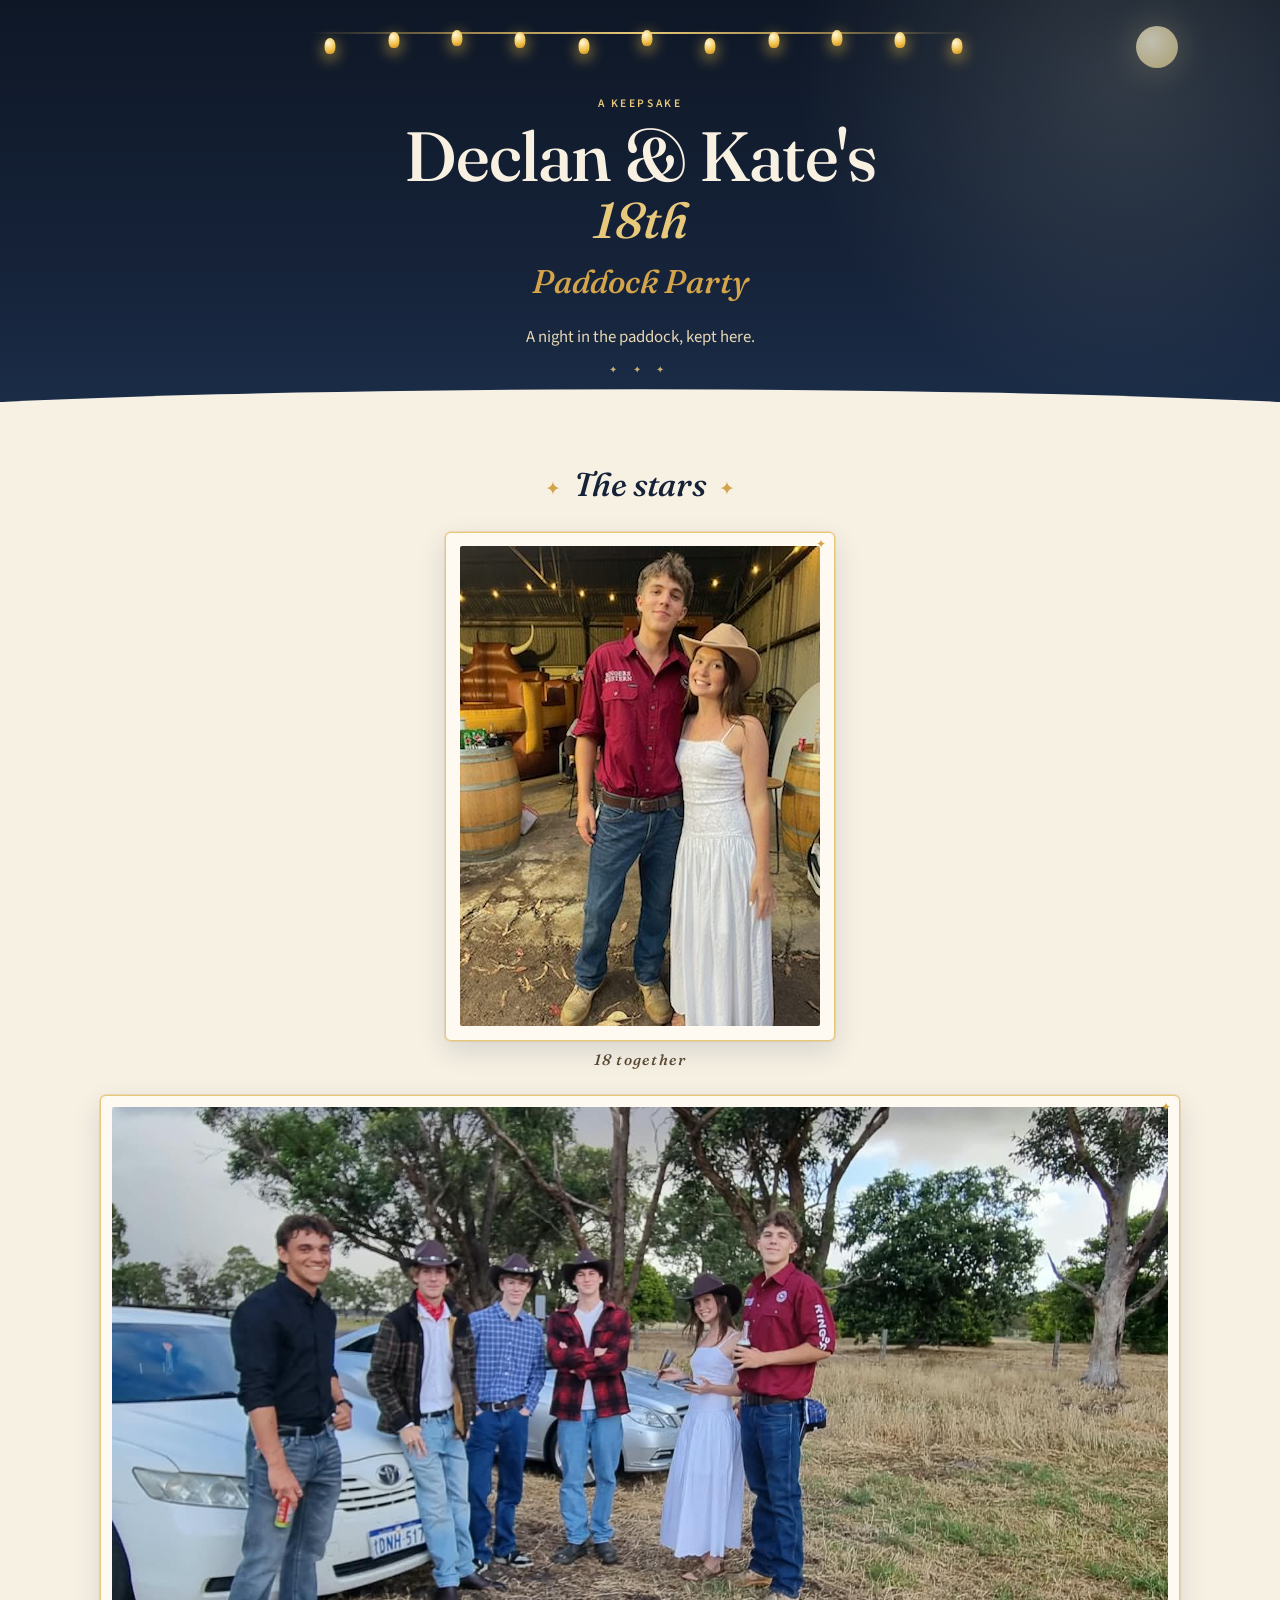
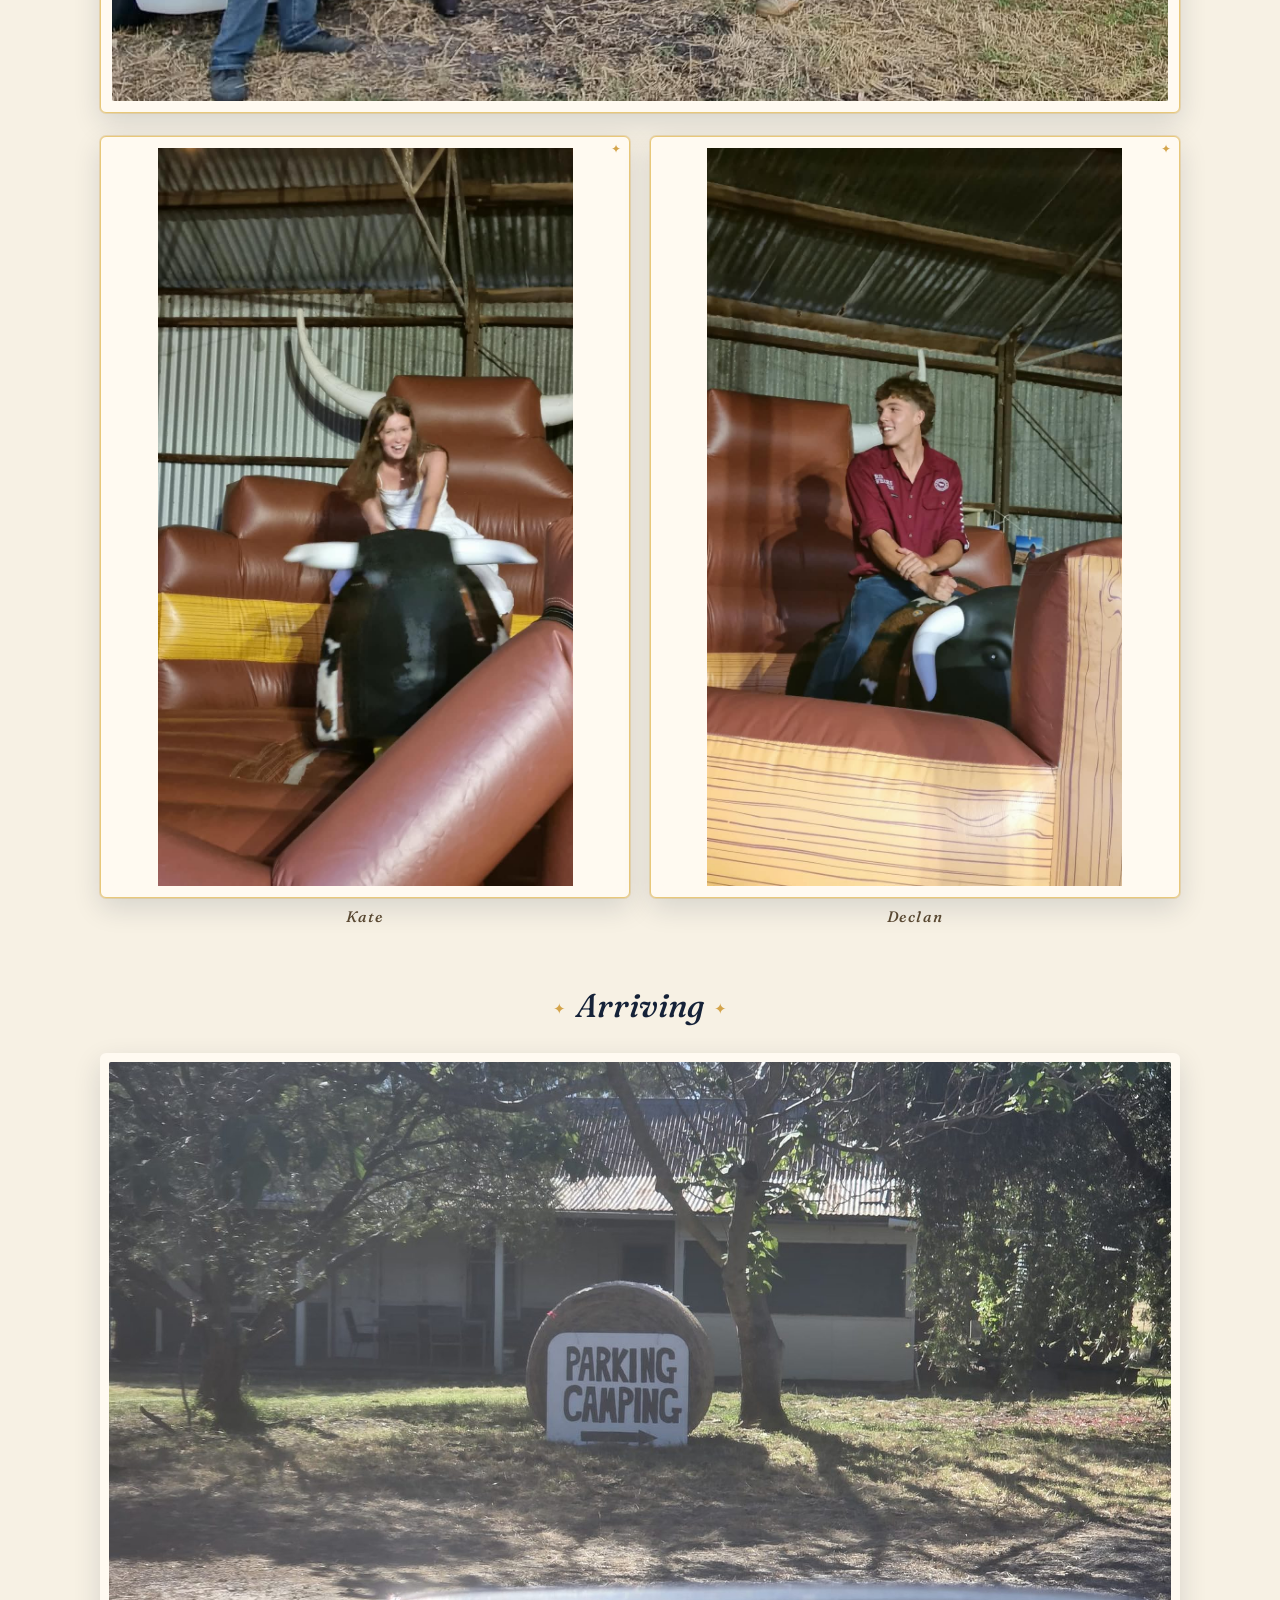
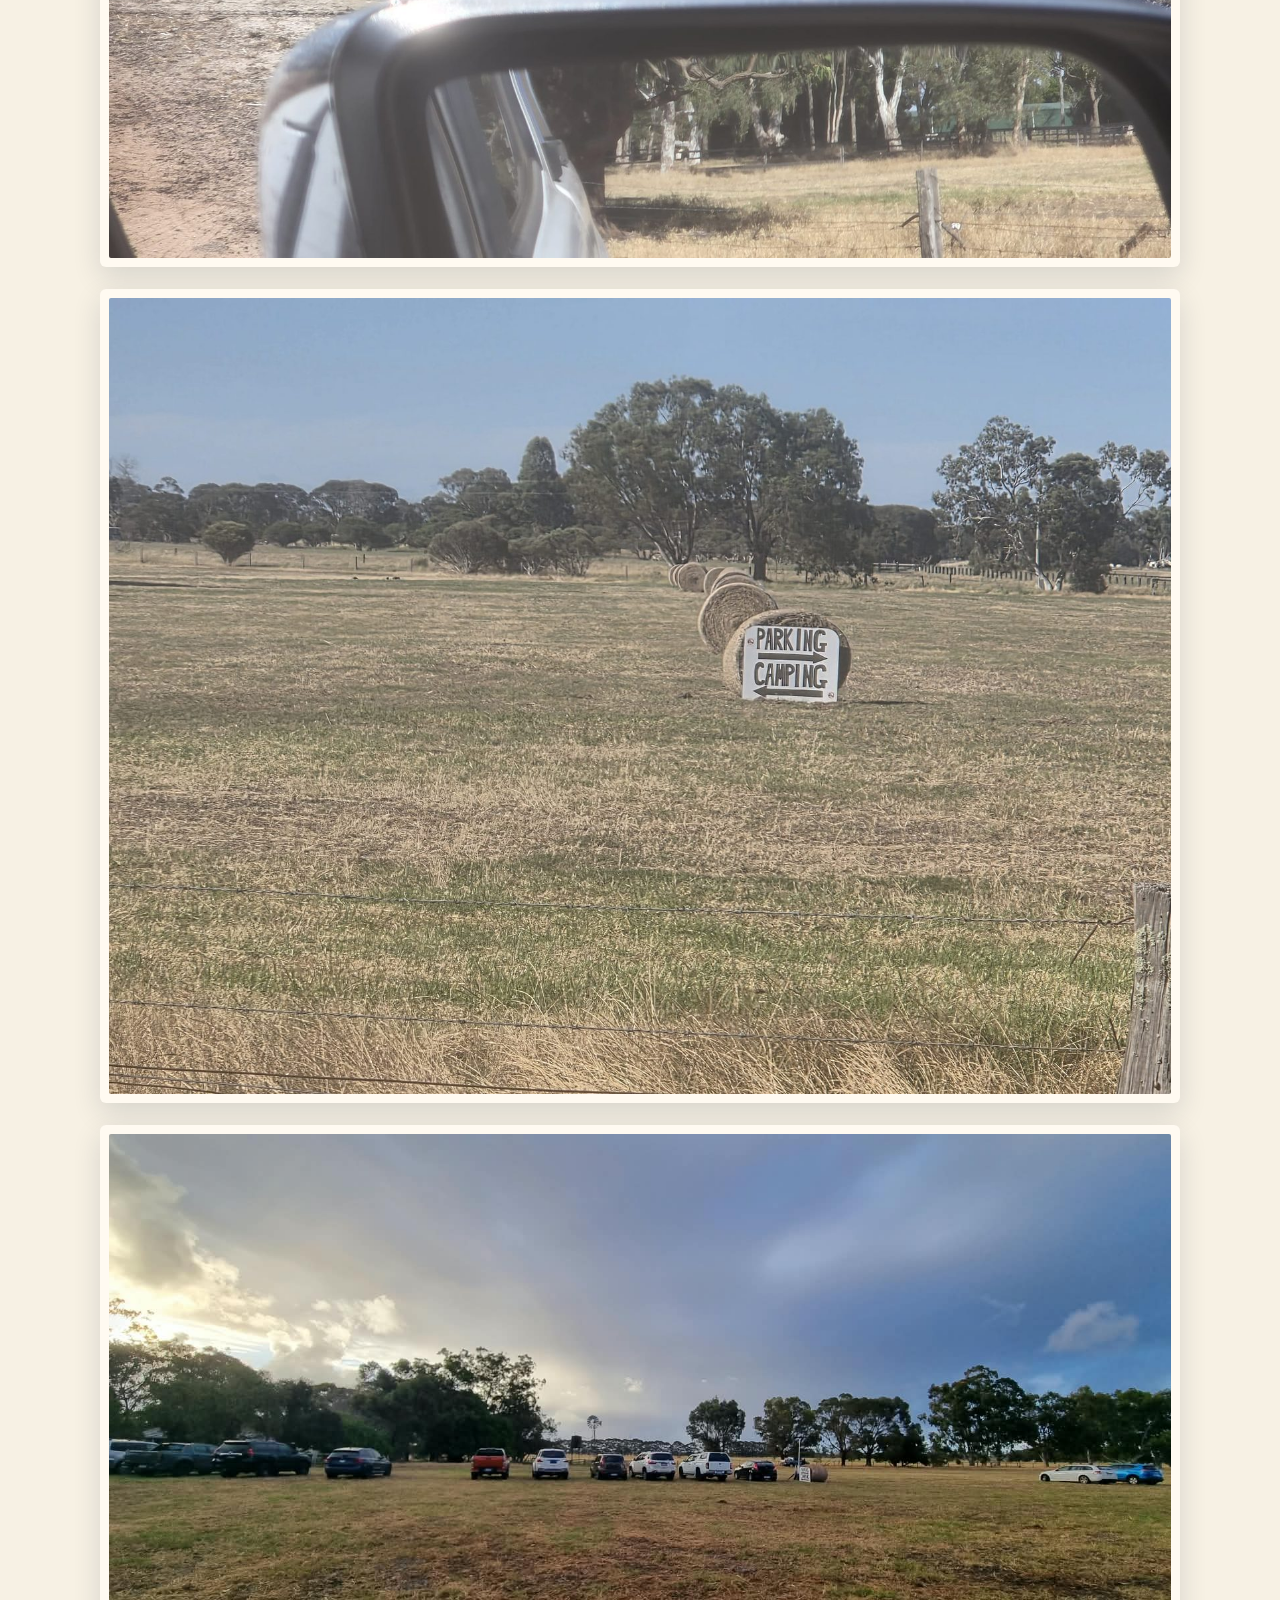
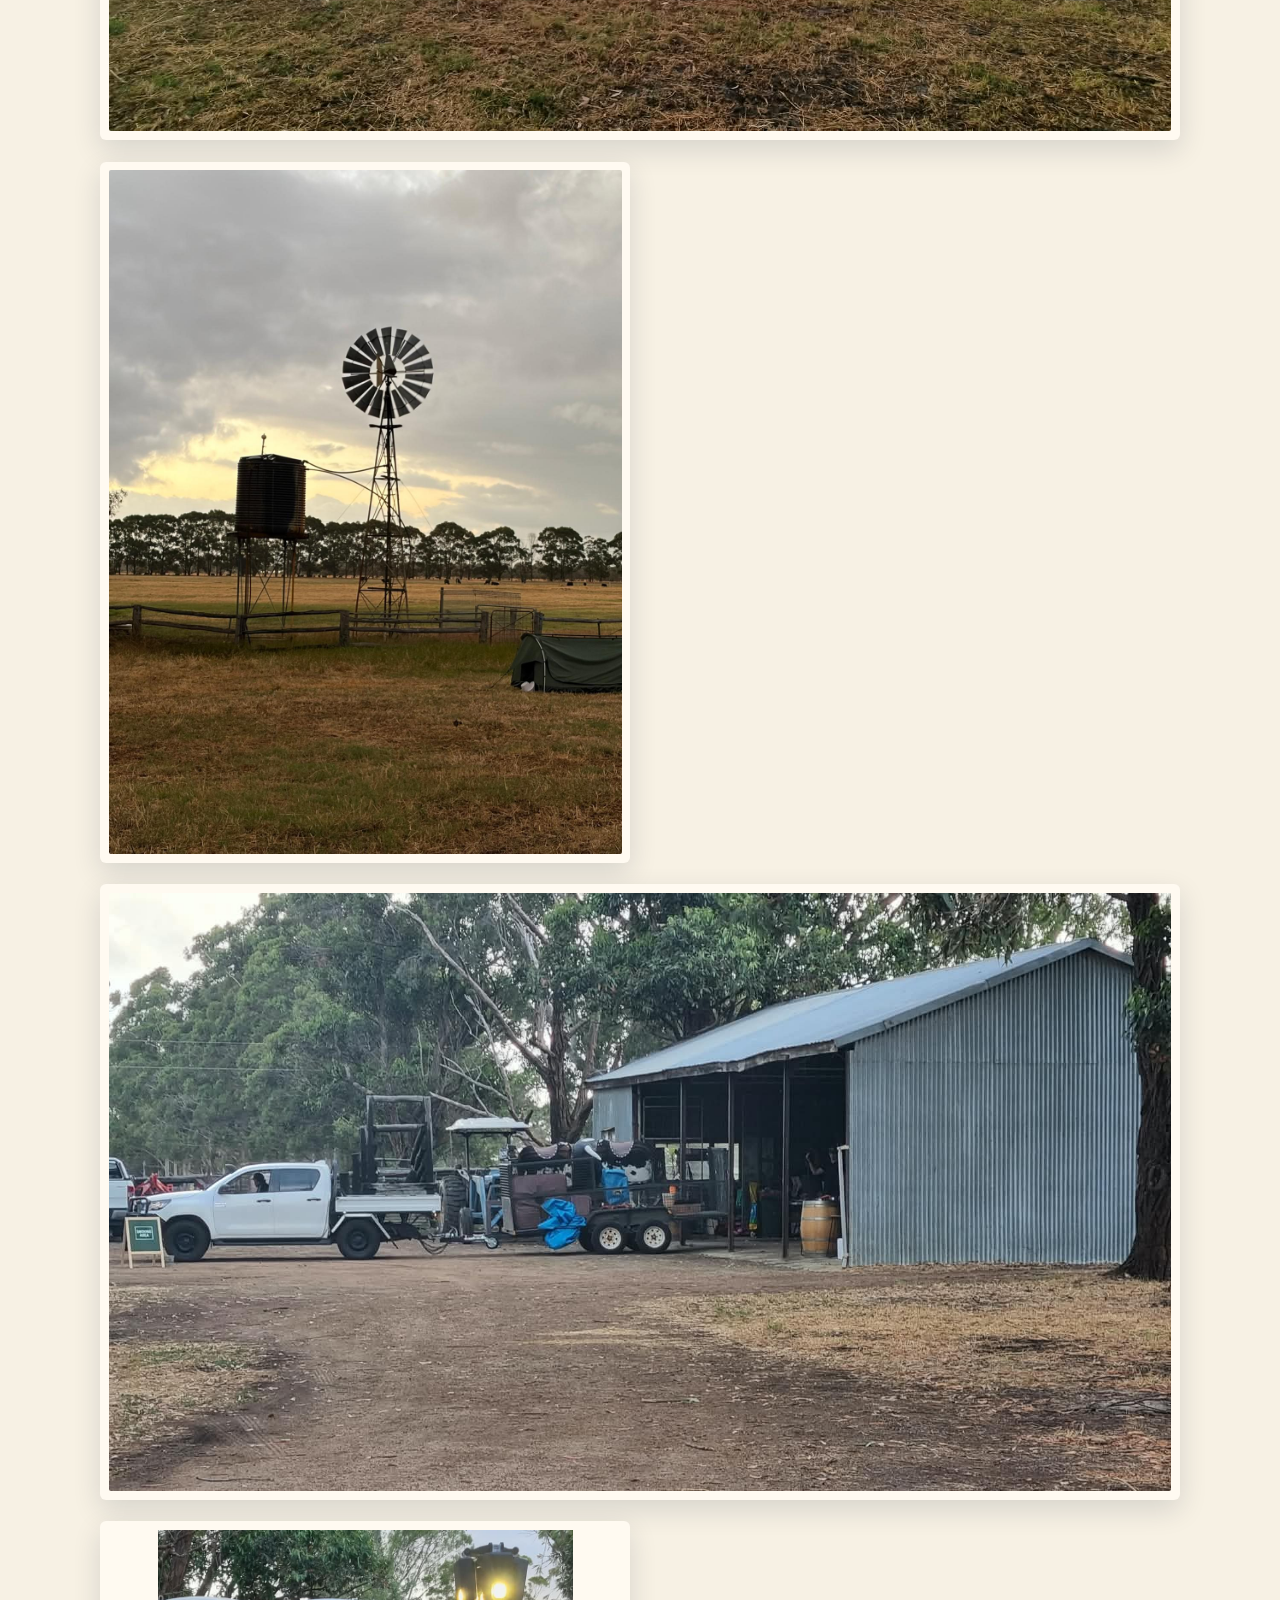
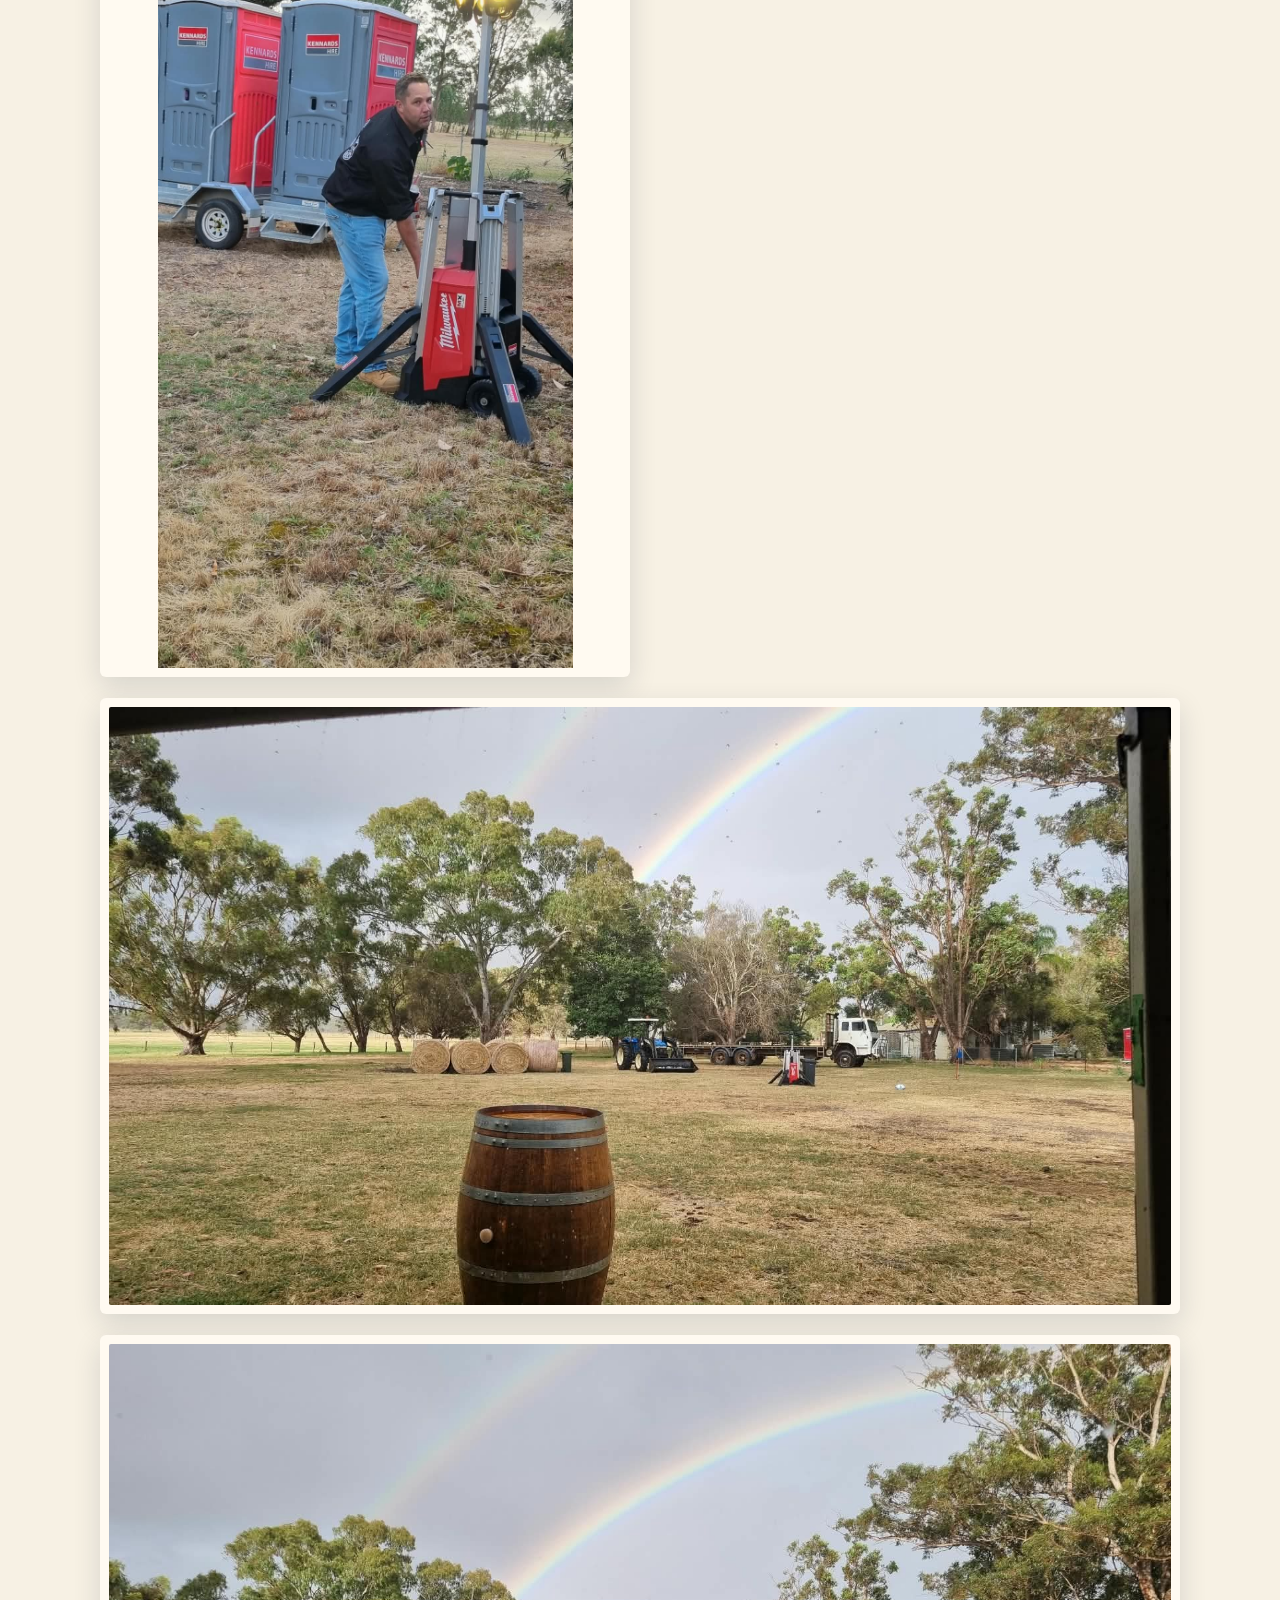
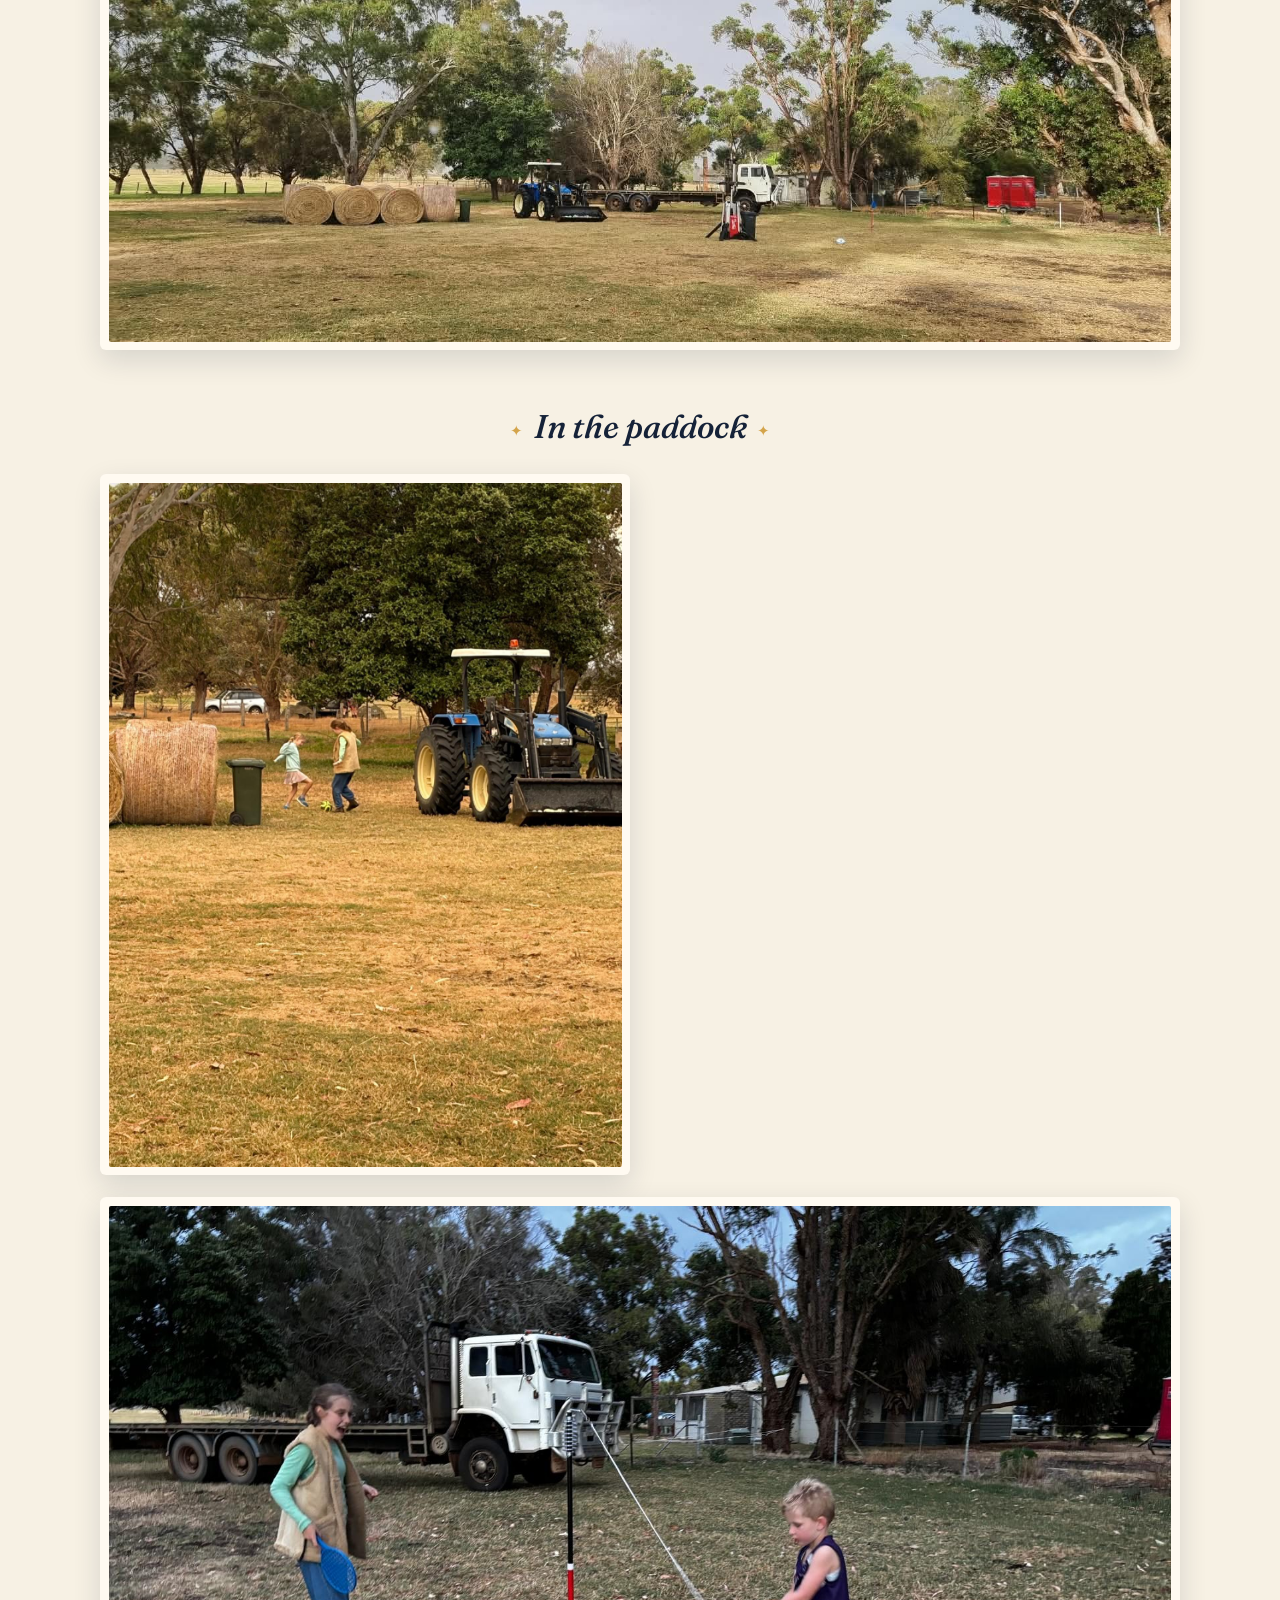
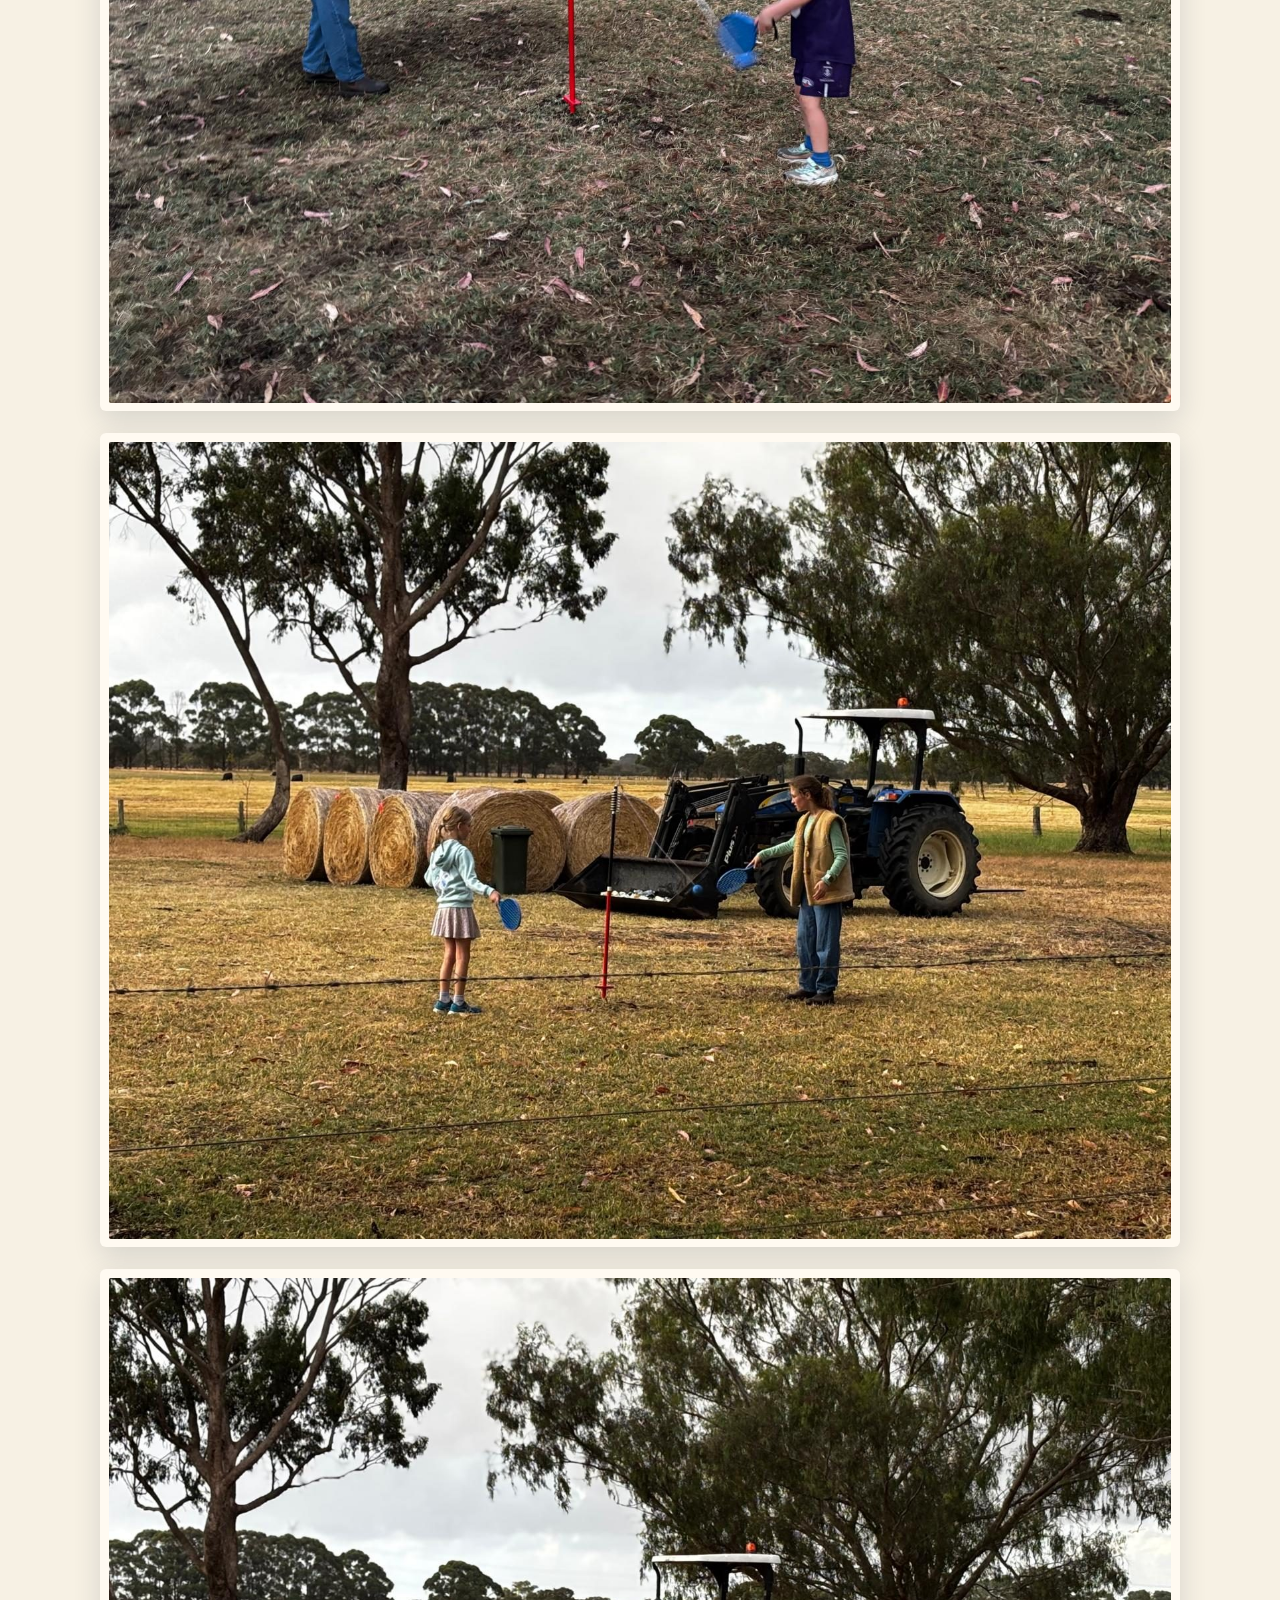
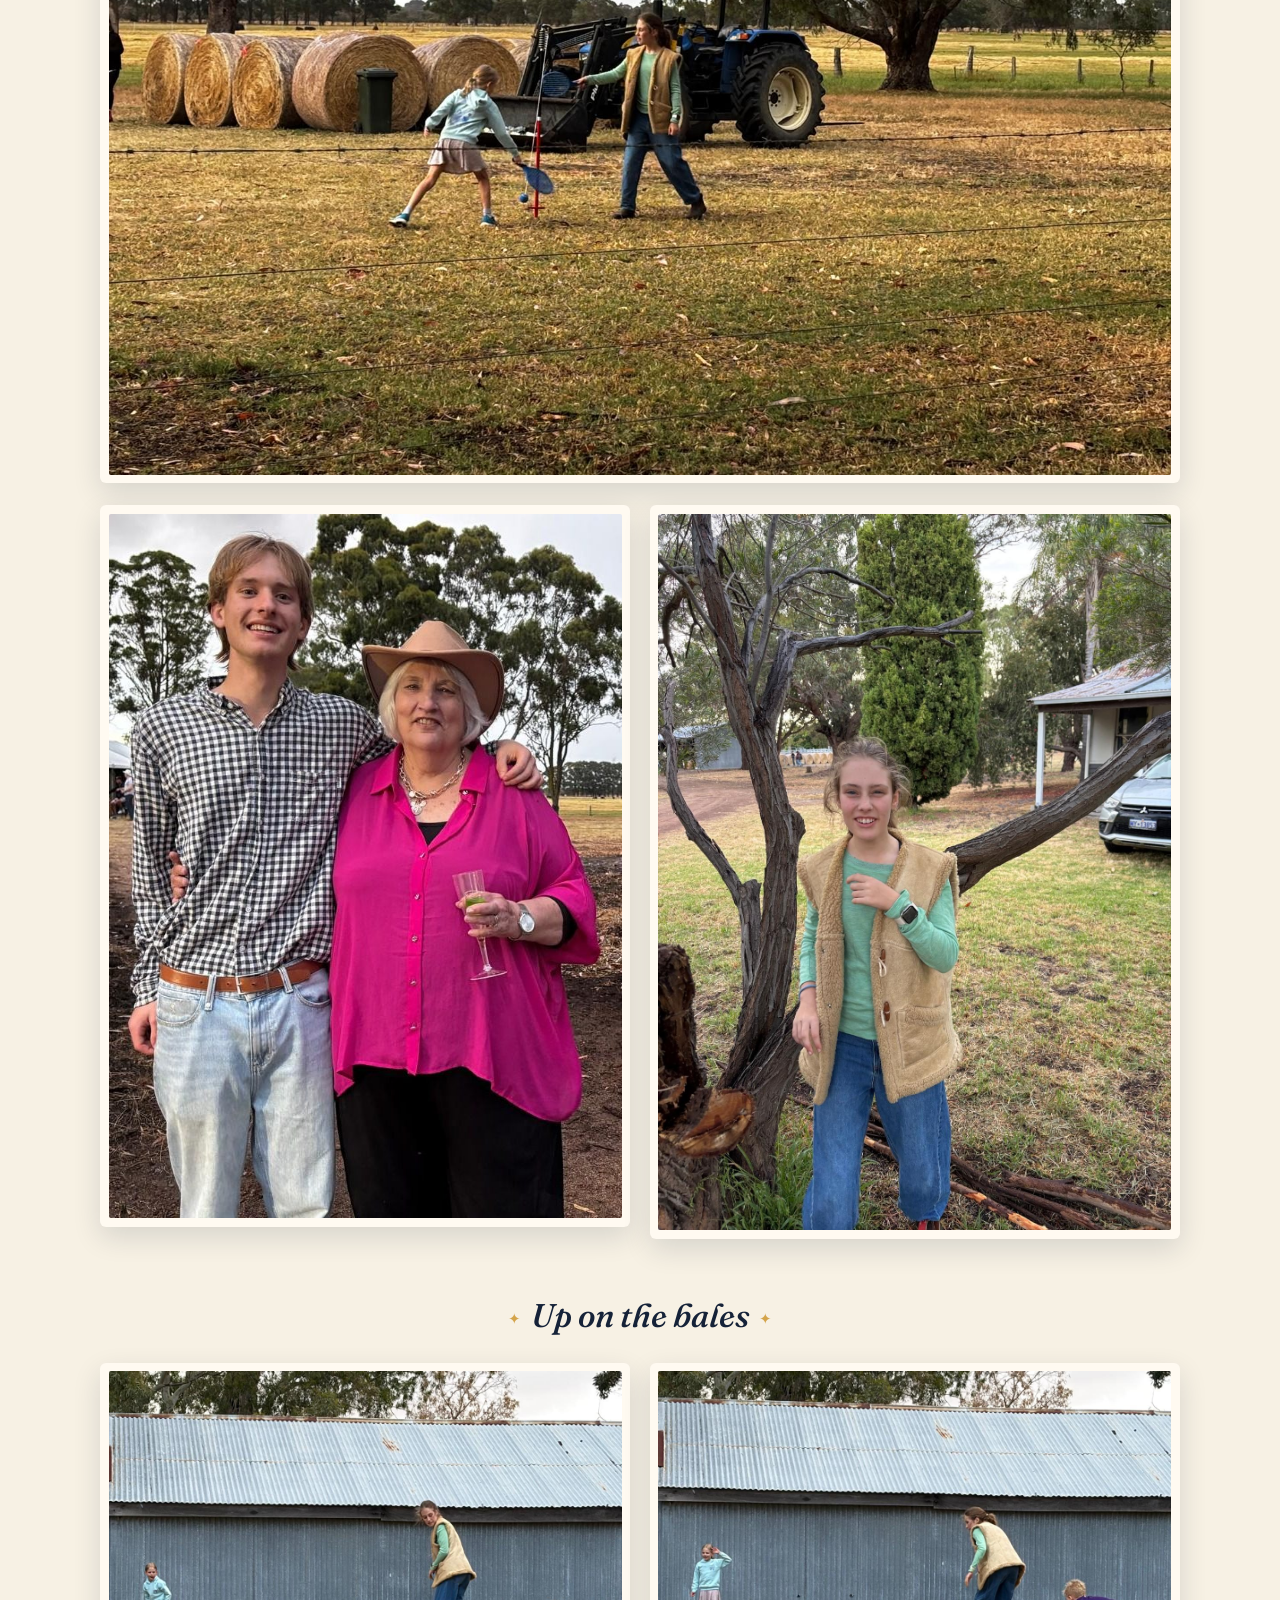
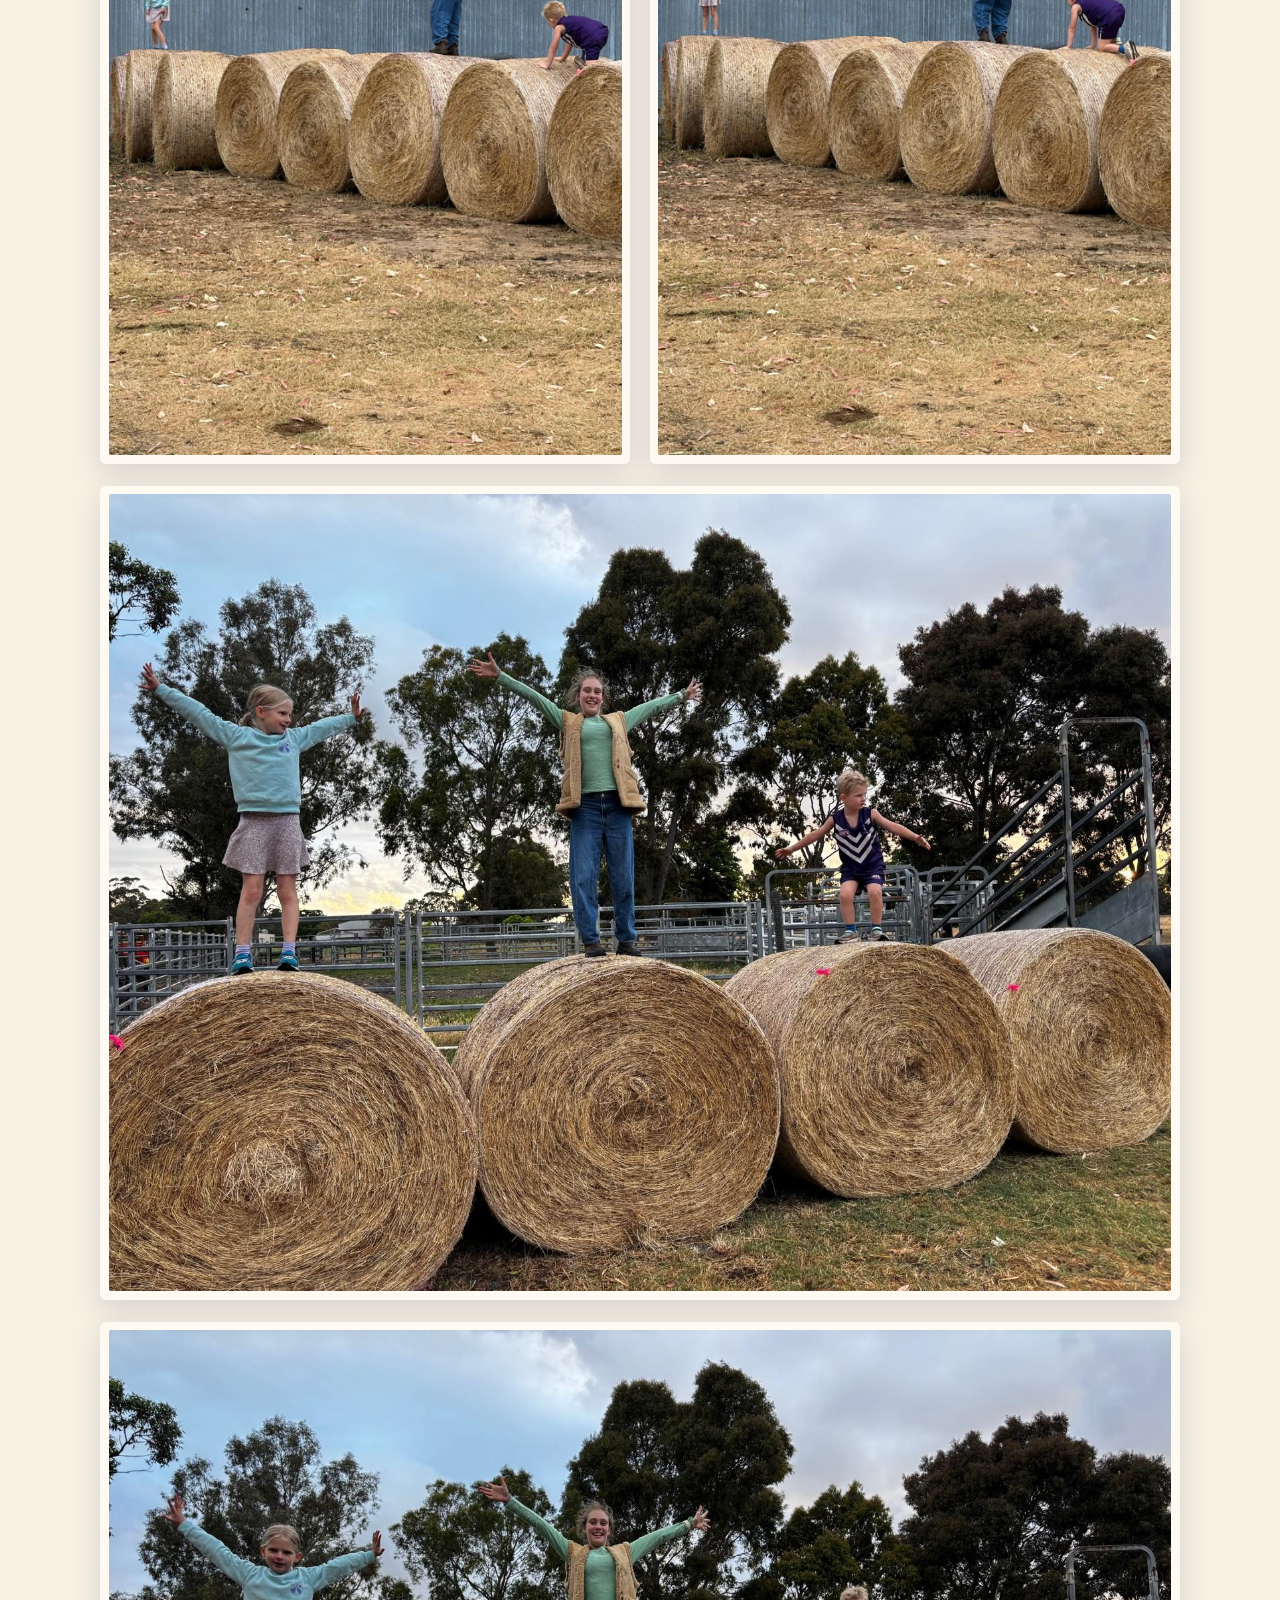
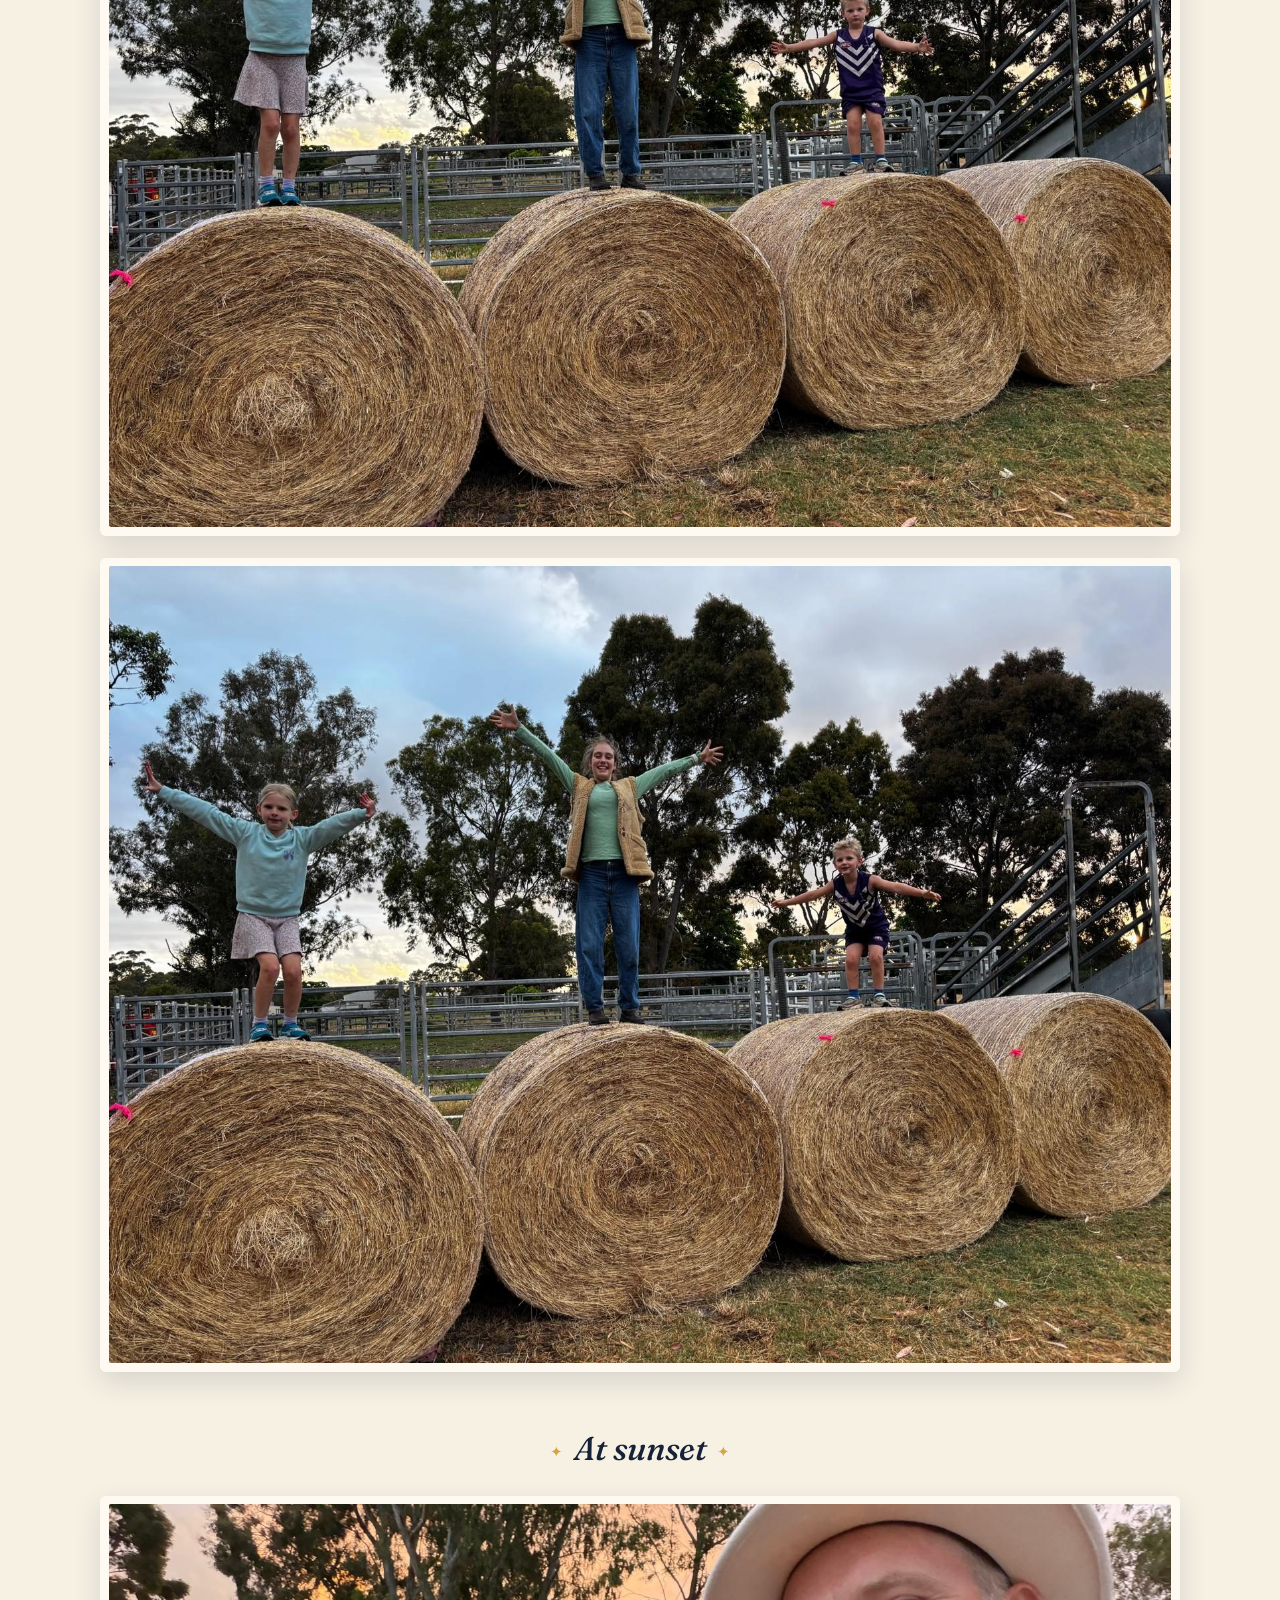
==== commit 73e2b4d3: "Swap in the cropped checked-and-pink photo and drop two dance-floor doubles The paddock portrait is " ====
--- a/index.html
+++ b/index.html
@@ -597,9 +597,9 @@
         <img src="img/16-totem-tennis-swing.jpg" alt="A child swinging at totem tennis beside a blue tractor and hay bales" width="1600" height="1200" loading="lazy">
       </button>
     </figure>
-    <figure class="card wide">
-      <button type="button" class="shot" data-slide="16" aria-label="A young man in a checked shirt standing with a woman in a pink shirt and a hat, beside a shed">
-        <img src="img/17-checked-and-pink.jpg" alt="A young man in a checked shirt standing with a woman in a pink shirt and a hat, beside a shed" width="1600" height="1200" loading="lazy">
+    <figure class="card">
+      <button type="button" class="shot" data-slide="16" aria-label="A young man in a checked shirt standing with a woman in a pink shirt and a hat">
+        <img src="img/17-checked-and-pink.jpg" alt="A young man in a checked shirt standing with a woman in a pink shirt and a hat" width="670" height="920" loading="lazy">
       </button>
     </figure>
     <figure class="card">
@@ -795,23 +795,13 @@
       </button>
     </figure>
     <figure class="card wide">
-      <button type="button" class="shot" data-slide="47" aria-label="People dancing in a tent under blue lights, some wearing hats, with arms raised">
-        <img src="img/48-dance-floor-blue-alt.jpg" alt="People dancing in a tent under blue lights, some wearing hats, with arms raised" width="1600" height="1200" loading="lazy">
-      </button>
-    </figure>
-    <figure class="card wide">
-      <button type="button" class="shot" data-slide="48" aria-label="People dancing in a tent under coloured lights, with a rainbow of light on the grass">
-        <img src="img/49-dance-floor-lights.jpg" alt="People dancing in a tent under coloured lights, with a rainbow of light on the grass" width="1600" height="1200" loading="lazy">
-      </button>
-    </figure>
-    <figure class="card wide">
-      <button type="button" class="shot" data-slide="49" aria-label="People dancing in a tent under coloured lights, with a rainbow of light on the grass">
-        <img src="img/50-dance-floor-lights-alt.jpg" alt="People dancing in a tent under coloured lights, with a rainbow of light on the grass" width="1600" height="1200" loading="lazy">
-      </button>
-    </figure>
-    <figure class="card wide">
-      <button type="button" class="shot" data-slide="50" aria-label="People dancing in a tent under pink and purple lights, arms raised">
-        <img src="img/51-dance-floor-pink.jpg" alt="People dancing in a tent under pink and purple lights, arms raised" width="1600" height="1200" loading="lazy">
+      <button type="button" class="shot" data-slide="47" aria-label="People dancing in a tent under coloured lights, with a rainbow of light on the grass">
+        <img src="img/48-dance-floor-lights.jpg" alt="People dancing in a tent under coloured lights, with a rainbow of light on the grass" width="1600" height="1200" loading="lazy">
+      </button>
+    </figure>
+    <figure class="card wide">
+      <button type="button" class="shot" data-slide="48" aria-label="People dancing in a tent under pink and purple lights, arms raised">
+        <img src="img/49-dance-floor-pink.jpg" alt="People dancing in a tent under pink and purple lights, arms raised" width="1600" height="1200" loading="lazy">
       </button>
     </figure>
       </div>
@@ -820,58 +810,63 @@
       <header class="section-head"><h2>After dark</h2></header>
       <div class="gallery">
     <figure class="card">
-      <button type="button" class="shot" data-slide="51" aria-label="A bright moon shining through clouds above the dark silhouette of trees">
-        <img src="img/52-moon-through-the-clouds.jpg" alt="A bright moon shining through clouds above the dark silhouette of trees" width="1200" height="1600" loading="lazy">
-      </button>
-    </figure>
-    <figure class="card">
-      <button type="button" class="shot" data-slide="52" aria-label="Three children on hay bales at night under a moonlit cloudy sky, one holding a torch">
-        <img src="img/53-under-the-moon.jpg" alt="Three children on hay bales at night under a moonlit cloudy sky, one holding a torch" width="1200" height="1600" loading="lazy">
-      </button>
-    </figure>
-    <figure class="card">
-      <button type="button" class="shot" data-slide="53" aria-label="Children on hay bales at night under a bright moon and a gum tree">
-        <img src="img/54-moonbeam.jpg" alt="Children on hay bales at night under a bright moon and a gum tree" width="1200" height="1600" loading="lazy">
-      </button>
-    </figure>
-    <figure class="card">
-      <button type="button" class="shot" data-slide="54" aria-label="Three children on round hay bales at night under a moon and a large tree">
-        <img src="img/55-on-the-bales-by-moonlight.jpg" alt="Three children on round hay bales at night under a moon and a large tree" width="1200" height="1600" loading="lazy">
-      </button>
-    </figure>
-    <figure class="card">
-      <button type="button" class="shot" data-slide="55" aria-label="Children on hay bales at night under a cloudy moonlit sky and a large tree">
-        <img src="img/56-across-the-bales.jpg" alt="Children on hay bales at night under a cloudy moonlit sky and a large tree" width="1200" height="1600" loading="lazy">
-      </button>
-    </figure>
-    <figure class="card">
-      <button type="button" class="shot" data-slide="56" aria-label="Children on a row of hay bales under a large floodlit gum tree at night, with a barrel, stools and a tractor">
-        <img src="img/57-under-the-gum.jpg" alt="Children on a row of hay bales under a large floodlit gum tree at night, with a barrel, stools and a tractor" width="1200" height="1600" loading="lazy">
-      </button>
-    </figure>
-    <figure class="card">
-      <button type="button" class="shot" data-slide="57" aria-label="People on a row of round hay bales at night under a floodlit tree, with a barrel and stools in the foreground">
-        <img src="img/58-bales-after-dark.jpg" alt="People on a row of round hay bales at night under a floodlit tree, with a barrel and stools in the foreground" width="1200" height="1600" loading="lazy">
-      </button>
-    </figure>
-    <figure class="card">
-      <button type="button" class="shot" data-slide="58" aria-label="A corrugated-iron shed lit by a bright floodlight at night, with vehicles in the background">
-        <img src="img/59-shed-at-night.jpg" alt="A corrugated-iron shed lit by a bright floodlight at night, with vehicles in the background" width="1200" height="1600" loading="lazy">
-      </button>
-    </figure>
-    <figure class="card">
-      <button type="button" class="shot" data-slide="59" aria-label="A floodlit paddock at night with a glowing marquee in the distance, hay bales and a large tree in the foreground">
-        <img src="img/60-marquee-across-the-paddock.jpg" alt="A floodlit paddock at night with a glowing marquee in the distance, hay bales and a large tree in the foreground" width="1200" height="1600" loading="lazy">
-      </button>
-    </figure>
-    <figure class="card">
-      <button type="button" class="shot" data-slide="60" aria-label="A smiling man in a cream hat and a checked shirt, photographed at night">
-        <img src="img/61-man-in-a-white-hat.jpg" alt="A smiling man in a cream hat and a checked shirt, photographed at night" width="1200" height="1600" loading="lazy">
-      </button>
-    </figure>
-    <figure class="card">
-      <button type="button" class="shot" data-slide="61" aria-label="A couple standing together at night beside a lit tent, him in a cowboy hat and her in a checked shirt and a cowboy hat">
-        <img src="img/62-couple-by-the-tent.jpg" alt="A couple standing together at night beside a lit tent, him in a cowboy hat and her in a checked shirt and a cowboy hat" width="900" height="1600" loading="lazy">
+      <button type="button" class="shot" data-slide="49" aria-label="A bright moon shining through clouds above the dark silhouette of trees">
+        <img src="img/50-moon-through-the-clouds.jpg" alt="A bright moon shining through clouds above the dark silhouette of trees" width="1200" height="1600" loading="lazy">
+      </button>
+    </figure>
+    <figure class="card">
+      <button type="button" class="shot" data-slide="50" aria-label="Three children on hay bales at night under a moonlit cloudy sky, one holding a torch">
+        <img src="img/51-under-the-moon.jpg" alt="Three children on hay bales at night under a moonlit cloudy sky, one holding a torch" width="1200" height="1600" loading="lazy">
+      </button>
+    </figure>
+    <figure class="card">
+      <button type="button" class="shot" data-slide="51" aria-label="Children on hay bales at night under a bright moon and a gum tree">
+        <img src="img/52-moonbeam.jpg" alt="Children on hay bales at night under a bright moon and a gum tree" width="1200" height="1600" loading="lazy">
+      </button>
+    </figure>
+    <figure class="card">
+      <button type="button" class="shot" data-slide="52" aria-label="Three children on round hay bales at night under a moon and a large tree">
+        <img src="img/53-on-the-bales-by-moonlight.jpg" alt="Three children on round hay bales at night under a moon and a large tree" width="1200" height="1600" loading="lazy">
+      </button>
+    </figure>
+    <figure class="card">
+      <button type="button" class="shot" data-slide="53" aria-label="Children on hay bales at night under a cloudy moonlit sky and a large tree">
+        <img src="img/54-across-the-bales.jpg" alt="Children on hay bales at night under a cloudy moonlit sky and a large tree" width="1200" height="1600" loading="lazy">
+      </button>
+    </figure>
+    <figure class="card">
+      <button type="button" class="shot" data-slide="54" aria-label="Children on a row of hay bales under a large floodlit gum tree at night, with a barrel, stools and a tractor">
+        <img src="img/55-under-the-gum.jpg" alt="Children on a row of hay bales under a large floodlit gum tree at night, with a barrel, stools and a tractor" width="1200" height="1600" loading="lazy">
+      </button>
+    </figure>
+    <figure class="card">
+      <button type="button" class="shot" data-slide="55" aria-label="People on a row of round hay bales at night under a floodlit tree, with a barrel and stools in the foreground">
+        <img src="img/56-bales-after-dark.jpg" alt="People on a row of round hay bales at night under a floodlit tree, with a barrel and stools in the foreground" width="1200" height="1600" loading="lazy">
+      </button>
+    </figure>
+    <figure class="card">
+      <button type="button" class="shot" data-slide="56" aria-label="A corrugated-iron shed lit by a bright floodlight at night, with vehicles in the background">
+        <img src="img/57-shed-at-night.jpg" alt="A corrugated-iron shed lit by a bright floodlight at night, with vehicles in the background" width="1200" height="1600" loading="lazy">
+      </button>
+    </figure>
+    <figure class="card">
+      <button type="button" class="shot" data-slide="57" aria-label="A floodlit paddock at night with a glowing marquee in the distance, hay bales and a large tree in the foreground">
+        <img src="img/58-marquee-across-the-paddock.jpg" alt="A floodlit paddock at night with a glowing marquee in the distance, hay bales and a large tree in the foreground" width="1200" height="1600" loading="lazy">
+      </button>
+    </figure>
+    <figure class="card">
+      <button type="button" class="shot" data-slide="58" aria-label="A smiling man in a cream hat and a checked shirt, photographed at night">
+        <img src="img/59-man-in-a-white-hat.jpg" alt="A smiling man in a cream hat and a checked shirt, photographed at night" width="1200" height="1600" loading="lazy">
+      </button>
+    </figure>
+    <figure class="card">
+      <button type="button" class="shot" data-slide="59" aria-label="A couple standing together at night beside a lit tent, him in a cowboy hat and her in a checked shirt and a cowboy hat">
+        <img src="img/60-couple-by-the-tent.jpg" alt="A couple standing together at night beside a lit tent, him in a cowboy hat and her in a checked shirt and a cowboy hat" width="900" height="1600" loading="lazy">
+      </button>
+    </figure>
+    <figure class="card wide">
+      <button type="button" class="shot" data-slide="60" aria-label="Six men standing and sitting together at night beside a purple-lit tent">
+        <img src="img/61-group-by-the-tent.jpg" alt="Six men standing and sitting together at night beside a purple-lit tent" width="1600" height="900" loading="lazy">
       </button>
     </figure>
       </div>
@@ -880,88 +875,88 @@
       <header class="section-head"><h2>Lights out</h2></header>
       <div class="gallery">
     <figure class="card">
-      <button type="button" class="shot" data-slide="62" aria-label="A man in a cream cowboy hat and checked shirt lying on a tartan picnic rug on the grass at night, lit by a torch">
-        <img src="img/63-picnic-rug.jpg" alt="A man in a cream cowboy hat and checked shirt lying on a tartan picnic rug on the grass at night, lit by a torch" width="1200" height="1600" loading="lazy">
-      </button>
-    </figure>
-    <figure class="card">
-      <button type="button" class="shot" data-slide="63" aria-label="An open SUV and an open car door at night, under a bright moon and clouds">
-        <img src="img/64-suv-under-the-moon.jpg" alt="An open SUV and an open car door at night, under a bright moon and clouds" width="1200" height="1600" loading="lazy">
-      </button>
-    </figure>
-    <figure class="card">
-      <button type="button" class="shot" data-slide="64" aria-label="A white station wagon parked on grass at night with its rear door open">
-        <img src="img/65-white-wagon.jpg" alt="A white station wagon parked on grass at night with its rear door open" width="1200" height="1600" loading="lazy">
-      </button>
-    </figure>
-    <figure class="card">
-      <button type="button" class="shot" data-slide="65" aria-label="A child lying in the back of a white car at night, looking at a tablet through the side window">
-        <img src="img/66-through-the-wagon-window.jpg" alt="A child lying in the back of a white car at night, looking at a tablet through the side window" width="1200" height="1600" loading="lazy">
-      </button>
-    </figure>
-    <figure class="card">
-      <button type="button" class="shot" data-slide="66" aria-label="A boy looking out from the open boot of a white wagon at night">
-        <img src="img/67-in-the-white-wagon.jpg" alt="A boy looking out from the open boot of a white wagon at night" width="1200" height="1600" loading="lazy">
-      </button>
-    </figure>
-    <figure class="card">
-      <button type="button" class="shot" data-slide="67" aria-label="A child in the open boot of a wagon at night, in a made-up bed, looking at a tablet">
-        <img src="img/68-tucked-in-the-wagon.jpg" alt="A child in the open boot of a wagon at night, in a made-up bed, looking at a tablet" width="1200" height="1600" loading="lazy">
-      </button>
-    </figure>
-    <figure class="card">
-      <button type="button" class="shot" data-slide="68" aria-label="A closer view of a child in a made-up bed in the open boot of a wagon at night, looking at a tablet">
-        <img src="img/69-tucked-in-the-wagon-alt.jpg" alt="A closer view of a child in a made-up bed in the open boot of a wagon at night, looking at a tablet" width="1200" height="1600" loading="lazy">
-      </button>
-    </figure>
-    <figure class="card">
-      <button type="button" class="shot" data-slide="69" aria-label="A child in pyjamas sitting in the open boot of a blue SUV in a paddock at night">
-        <img src="img/70-in-the-blue-suv.jpg" alt="A child in pyjamas sitting in the open boot of a blue SUV in a paddock at night" width="1200" height="1600" loading="lazy">
-      </button>
-    </figure>
-    <figure class="card">
-      <button type="button" class="shot" data-slide="70" aria-label="A child in pyjamas sitting in the open boot of a blue SUV in a paddock at night, looking toward the camera">
-        <img src="img/71-in-the-blue-suv-alt.jpg" alt="A child in pyjamas sitting in the open boot of a blue SUV in a paddock at night, looking toward the camera" width="1200" height="1600" loading="lazy">
-      </button>
-    </figure>
-    <figure class="card">
-      <button type="button" class="shot" data-slide="71" aria-label="A child peeking over a duvet in the open boot of a blue SUV at night">
-        <img src="img/72-peeking-from-the-duvet.jpg" alt="A child peeking over a duvet in the open boot of a blue SUV at night" width="1200" height="1600" loading="lazy">
-      </button>
-    </figure>
-    <figure class="card">
-      <button type="button" class="shot" data-slide="72" aria-label="A child peeking around the open boot of a blue SUV at night">
-        <img src="img/73-a-peek-from-the-suv.jpg" alt="A child peeking around the open boot of a blue SUV at night" width="1200" height="1600" loading="lazy">
-      </button>
-    </figure>
-    <figure class="card">
-      <button type="button" class="shot" data-slide="73" aria-label="A child lying in a made-up bed in an open car at night, under a cloudy sky, looking at a tablet">
-        <img src="img/74-a-bed-in-the-suv.jpg" alt="A child lying in a made-up bed in an open car at night, under a cloudy sky, looking at a tablet" width="1200" height="1600" loading="lazy">
-      </button>
-    </figure>
-    <figure class="card">
-      <button type="button" class="shot" data-slide="74" aria-label="A child sitting up in a bed made in an open car at night, looking at a lit screen, with clouds and stars behind">
-        <img src="img/75-reading-in-the-back.jpg" alt="A child sitting up in a bed made in an open car at night, looking at a lit screen, with clouds and stars behind" width="1200" height="1600" loading="lazy">
-      </button>
-    </figure>
-    <figure class="card">
-      <button type="button" class="shot" data-slide="75" aria-label="A woman and a child lying in a bed made up in a car at night, the child holding a tablet">
-        <img src="img/76-tucked-up-together.jpg" alt="A woman and a child lying in a bed made up in a car at night, the child holding a tablet" width="1200" height="1599" loading="lazy">
-      </button>
-    </figure>
-    <figure class="card">
-      <button type="button" class="shot" data-slide="76" aria-label="A child lying in bed in the dark, looking at a lit tablet">
-        <img src="img/77-a-story-in-the-dark.jpg" alt="A child lying in bed in the dark, looking at a lit tablet" width="1200" height="1600" loading="lazy">
-      </button>
-    </figure>
-    <figure class="card">
-      <button type="button" class="shot" data-slide="77" aria-label="A child in a bed made up in a car, looking at a tablet, with a stuffed toy on the covers">
-        <img src="img/78-almost-asleep.jpg" alt="A child in a bed made up in a car, looking at a tablet, with a stuffed toy on the covers" width="1200" height="1600" loading="lazy">
-      </button>
-    </figure>
-    <figure class="card">
-      <button type="button" class="shot" data-slide="78" aria-label="A child in pyjamas sitting on a bed made up in a car, smiling and holding up two peace signs">
-        <img src="img/79-peace-in-the-back.jpg" alt="A child in pyjamas sitting on a bed made up in a car, smiling and holding up two peace signs" width="1200" height="1600" loading="lazy">
+      <button type="button" class="shot" data-slide="61" aria-label="A man in a cream cowboy hat and checked shirt lying on a tartan picnic rug on the grass at night, lit by a torch">
+        <img src="img/62-picnic-rug.jpg" alt="A man in a cream cowboy hat and checked shirt lying on a tartan picnic rug on the grass at night, lit by a torch" width="1200" height="1600" loading="lazy">
+      </button>
+    </figure>
+    <figure class="card">
+      <button type="button" class="shot" data-slide="62" aria-label="An open SUV and an open car door at night, under a bright moon and clouds">
+        <img src="img/63-suv-under-the-moon.jpg" alt="An open SUV and an open car door at night, under a bright moon and clouds" width="1200" height="1600" loading="lazy">
+      </button>
+    </figure>
+    <figure class="card">
+      <button type="button" class="shot" data-slide="63" aria-label="A white station wagon parked on grass at night with its rear door open">
+        <img src="img/64-white-wagon.jpg" alt="A white station wagon parked on grass at night with its rear door open" width="1200" height="1600" loading="lazy">
+      </button>
+    </figure>
+    <figure class="card">
+      <button type="button" class="shot" data-slide="64" aria-label="A child lying in the back of a white car at night, looking at a tablet through the side window">
+        <img src="img/65-through-the-wagon-window.jpg" alt="A child lying in the back of a white car at night, looking at a tablet through the side window" width="1200" height="1600" loading="lazy">
+      </button>
+    </figure>
+    <figure class="card">
+      <button type="button" class="shot" data-slide="65" aria-label="A boy looking out from the open boot of a white wagon at night">
+        <img src="img/66-in-the-white-wagon.jpg" alt="A boy looking out from the open boot of a white wagon at night" width="1200" height="1600" loading="lazy">
+      </button>
+    </figure>
+    <figure class="card">
+      <button type="button" class="shot" data-slide="66" aria-label="A child in the open boot of a wagon at night, in a made-up bed, looking at a tablet">
+        <img src="img/67-tucked-in-the-wagon.jpg" alt="A child in the open boot of a wagon at night, in a made-up bed, looking at a tablet" width="1200" height="1600" loading="lazy">
+      </button>
+    </figure>
+    <figure class="card">
+      <button type="button" class="shot" data-slide="67" aria-label="A closer view of a child in a made-up bed in the open boot of a wagon at night, looking at a tablet">
+        <img src="img/68-tucked-in-the-wagon-alt.jpg" alt="A closer view of a child in a made-up bed in the open boot of a wagon at night, looking at a tablet" width="1200" height="1600" loading="lazy">
+      </button>
+    </figure>
+    <figure class="card">
+      <button type="button" class="shot" data-slide="68" aria-label="A child in pyjamas sitting in the open boot of a blue SUV in a paddock at night">
+        <img src="img/69-in-the-blue-suv.jpg" alt="A child in pyjamas sitting in the open boot of a blue SUV in a paddock at night" width="1200" height="1600" loading="lazy">
+      </button>
+    </figure>
+    <figure class="card">
+      <button type="button" class="shot" data-slide="69" aria-label="A child in pyjamas sitting in the open boot of a blue SUV in a paddock at night, looking toward the camera">
+        <img src="img/70-in-the-blue-suv-alt.jpg" alt="A child in pyjamas sitting in the open boot of a blue SUV in a paddock at night, looking toward the camera" width="1200" height="1600" loading="lazy">
+      </button>
+    </figure>
+    <figure class="card">
+      <button type="button" class="shot" data-slide="70" aria-label="A child peeking over a duvet in the open boot of a blue SUV at night">
+        <img src="img/71-peeking-from-the-duvet.jpg" alt="A child peeking over a duvet in the open boot of a blue SUV at night" width="1200" height="1600" loading="lazy">
+      </button>
+    </figure>
+    <figure class="card">
+      <button type="button" class="shot" data-slide="71" aria-label="A child peeking around the open boot of a blue SUV at night">
+        <img src="img/72-a-peek-from-the-suv.jpg" alt="A child peeking around the open boot of a blue SUV at night" width="1200" height="1600" loading="lazy">
+      </button>
+    </figure>
+    <figure class="card">
+      <button type="button" class="shot" data-slide="72" aria-label="A child lying in a made-up bed in an open car at night, under a cloudy sky, looking at a tablet">
+        <img src="img/73-a-bed-in-the-suv.jpg" alt="A child lying in a made-up bed in an open car at night, under a cloudy sky, looking at a tablet" width="1200" height="1600" loading="lazy">
+      </button>
+    </figure>
+    <figure class="card">
+      <button type="button" class="shot" data-slide="73" aria-label="A child sitting up in a bed made in an open car at night, looking at a lit screen, with clouds and stars behind">
+        <img src="img/74-reading-in-the-back.jpg" alt="A child sitting up in a bed made in an open car at night, looking at a lit screen, with clouds and stars behind" width="1200" height="1600" loading="lazy">
+      </button>
+    </figure>
+    <figure class="card">
+      <button type="button" class="shot" data-slide="74" aria-label="A woman and a child lying in a bed made up in a car at night, the child holding a tablet">
+        <img src="img/75-tucked-up-together.jpg" alt="A woman and a child lying in a bed made up in a car at night, the child holding a tablet" width="1200" height="1599" loading="lazy">
+      </button>
+    </figure>
+    <figure class="card">
+      <button type="button" class="shot" data-slide="75" aria-label="A child lying in bed in the dark, looking at a lit tablet">
+        <img src="img/76-a-story-in-the-dark.jpg" alt="A child lying in bed in the dark, looking at a lit tablet" width="1200" height="1600" loading="lazy">
+      </button>
+    </figure>
+    <figure class="card">
+      <button type="button" class="shot" data-slide="76" aria-label="A child in a bed made up in a car, looking at a tablet, with a stuffed toy on the covers">
+        <img src="img/77-almost-asleep.jpg" alt="A child in a bed made up in a car, looking at a tablet, with a stuffed toy on the covers" width="1200" height="1600" loading="lazy">
+      </button>
+    </figure>
+    <figure class="card">
+      <button type="button" class="shot" data-slide="77" aria-label="A child in pyjamas sitting on a bed made up in a car, smiling and holding up two peace signs">
+        <img src="img/78-peace-in-the-back.jpg" alt="A child in pyjamas sitting on a bed made up in a car, smiling and holding up two peace signs" width="1200" height="1600" loading="lazy">
       </button>
     </figure>
       </div>
@@ -970,13 +965,13 @@
       <header class="section-head"><h2>Highlights</h2></header>
       <div class="gallery">
     <figure class="card wide highlight">
+      <button type="button" class="shot" data-slide="78" aria-label="A family group standing together under a marquee: an older woman in a pink shirt, a girl, a boy in a Fremantle Dockers top, a girl in a fleece vest, and a young woman in a cowboy hat">
+        <img src="img/79-family-under-the-marquee.jpg" alt="A family group standing together under a marquee: an older woman in a pink shirt, a girl, a boy in a Fremantle Dockers top, a girl in a fleece vest, and a young woman in a cowboy hat" width="1200" height="1600" loading="lazy">
+      </button>
+    </figure>
+    <figure class="card wide highlight">
       <button type="button" class="shot" data-slide="79" aria-label="A family group standing together under a marquee: an older woman in a pink shirt, a girl, a boy in a Fremantle Dockers top, a girl in a fleece vest, and a young woman in a cowboy hat">
-        <img src="img/80-family-under-the-marquee.jpg" alt="A family group standing together under a marquee: an older woman in a pink shirt, a girl, a boy in a Fremantle Dockers top, a girl in a fleece vest, and a young woman in a cowboy hat" width="1200" height="1600" loading="lazy">
-      </button>
-    </figure>
-    <figure class="card wide highlight">
-      <button type="button" class="shot" data-slide="80" aria-label="A family group standing together under a marquee: an older woman in a pink shirt, a girl, a boy in a Fremantle Dockers top, a girl in a fleece vest, and a young woman in a cowboy hat">
-        <img src="img/81-family-under-the-marquee-alt.jpg" alt="A family group standing together under a marquee: an older woman in a pink shirt, a girl, a boy in a Fremantle Dockers top, a girl in a fleece vest, and a young woman in a cowboy hat" width="1200" height="1600" loading="lazy">
+        <img src="img/80-family-under-the-marquee-alt.jpg" alt="A family group standing together under a marquee: an older woman in a pink shirt, a girl, a boy in a Fremantle Dockers top, a girl in a fleece vest, and a young woman in a cowboy hat" width="1200" height="1600" loading="lazy">
       </button>
     </figure>
       </div>
